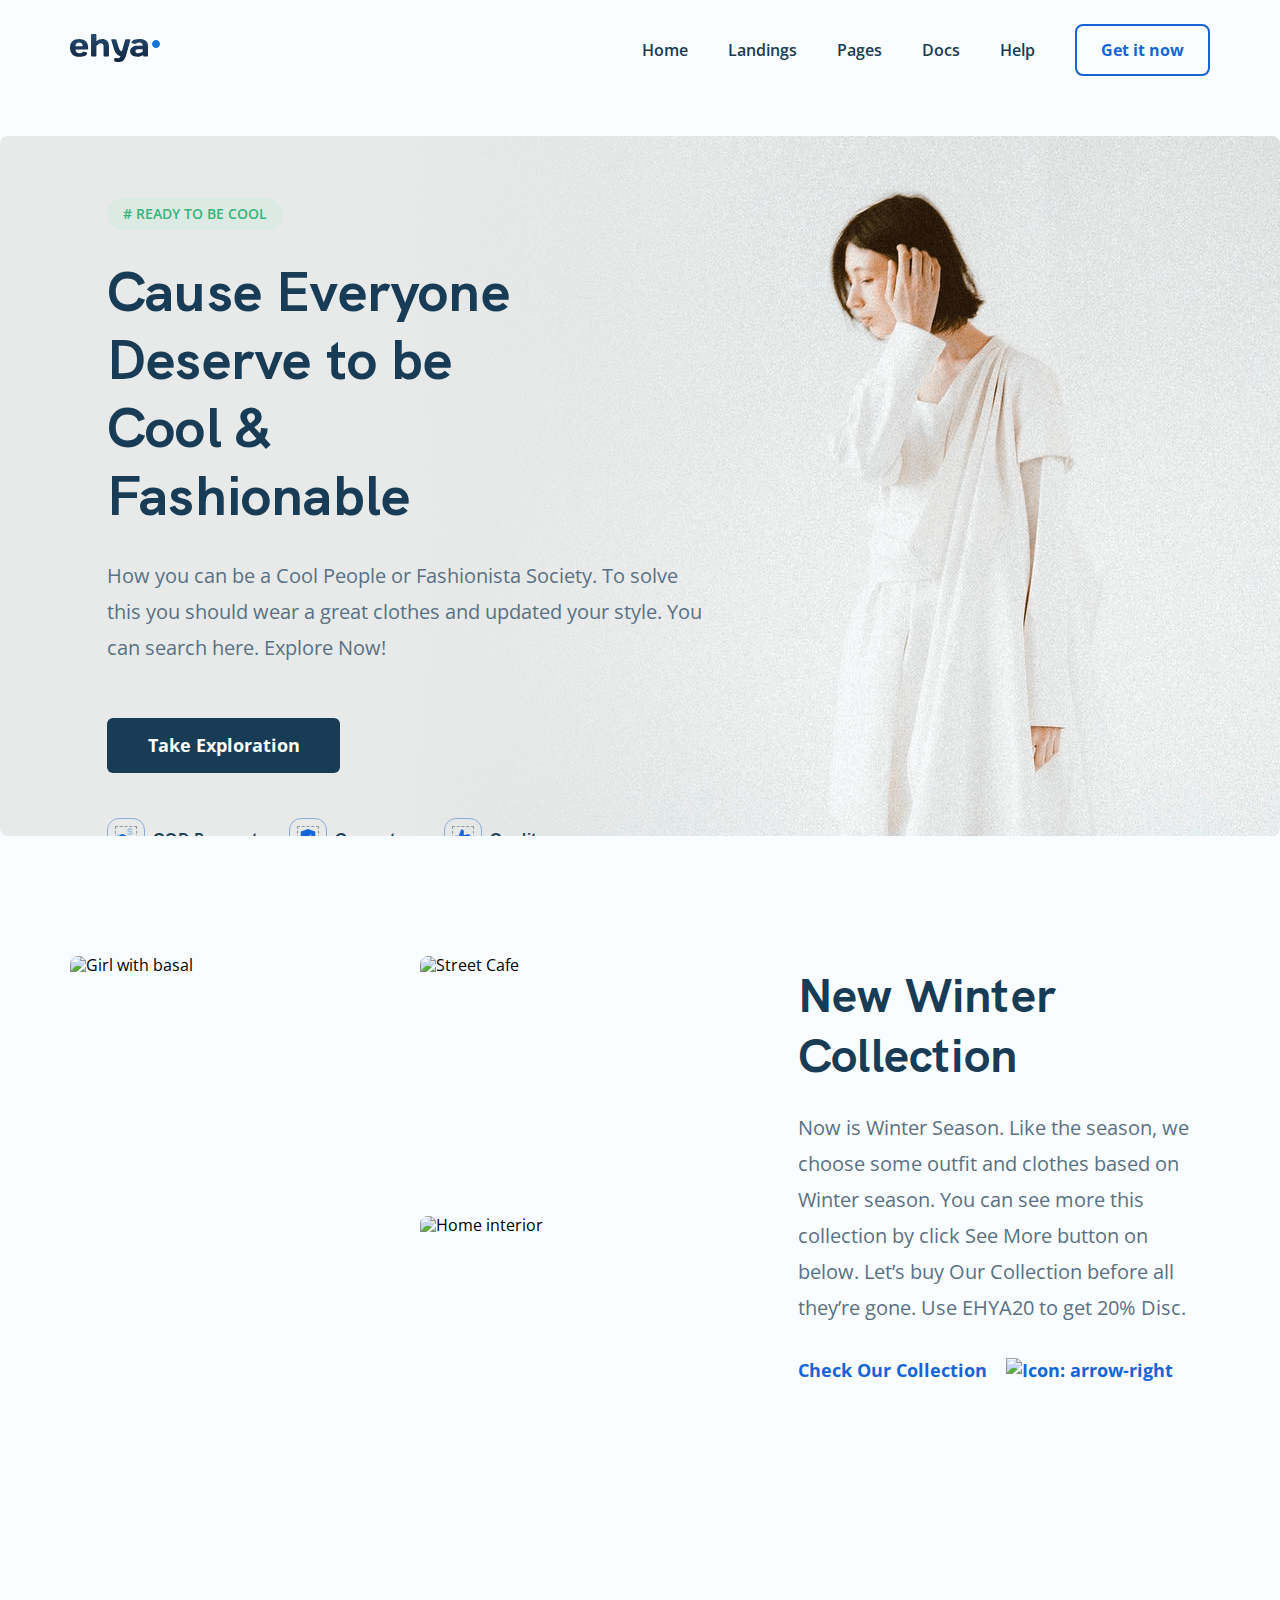
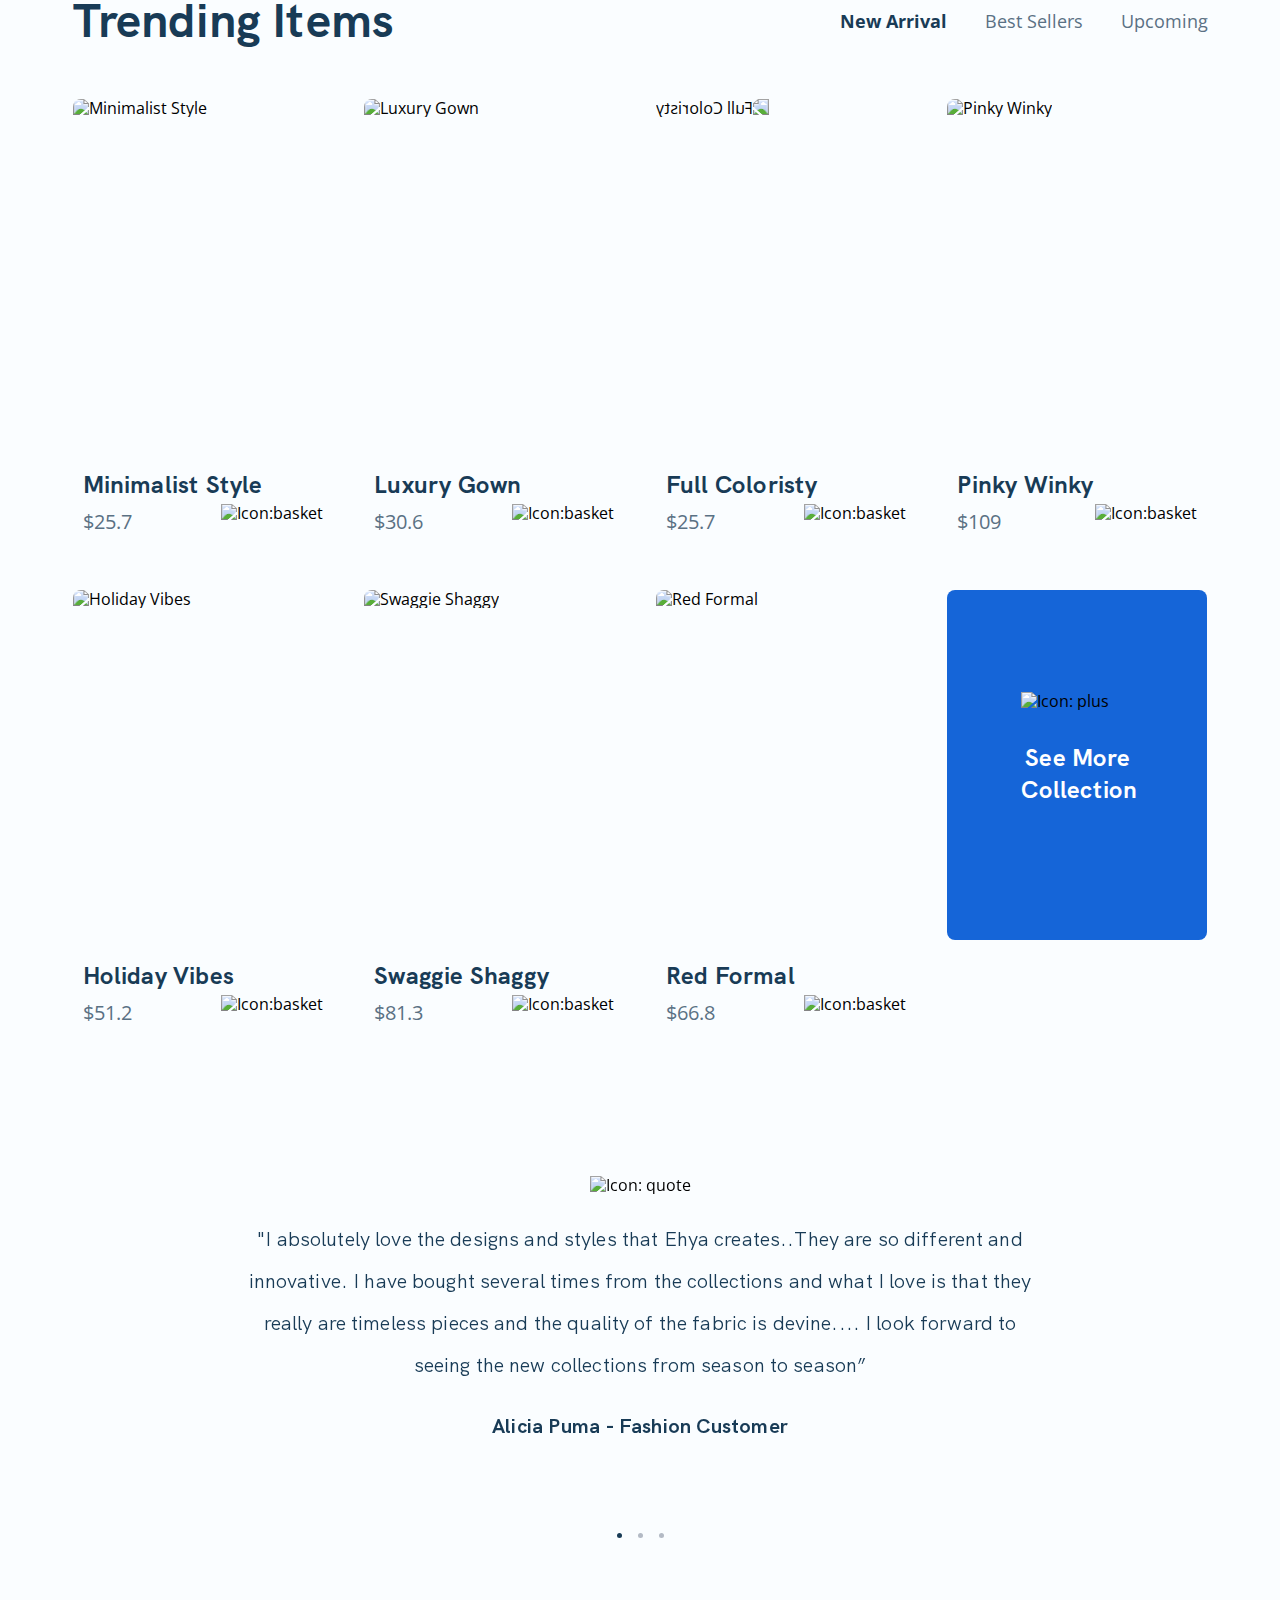
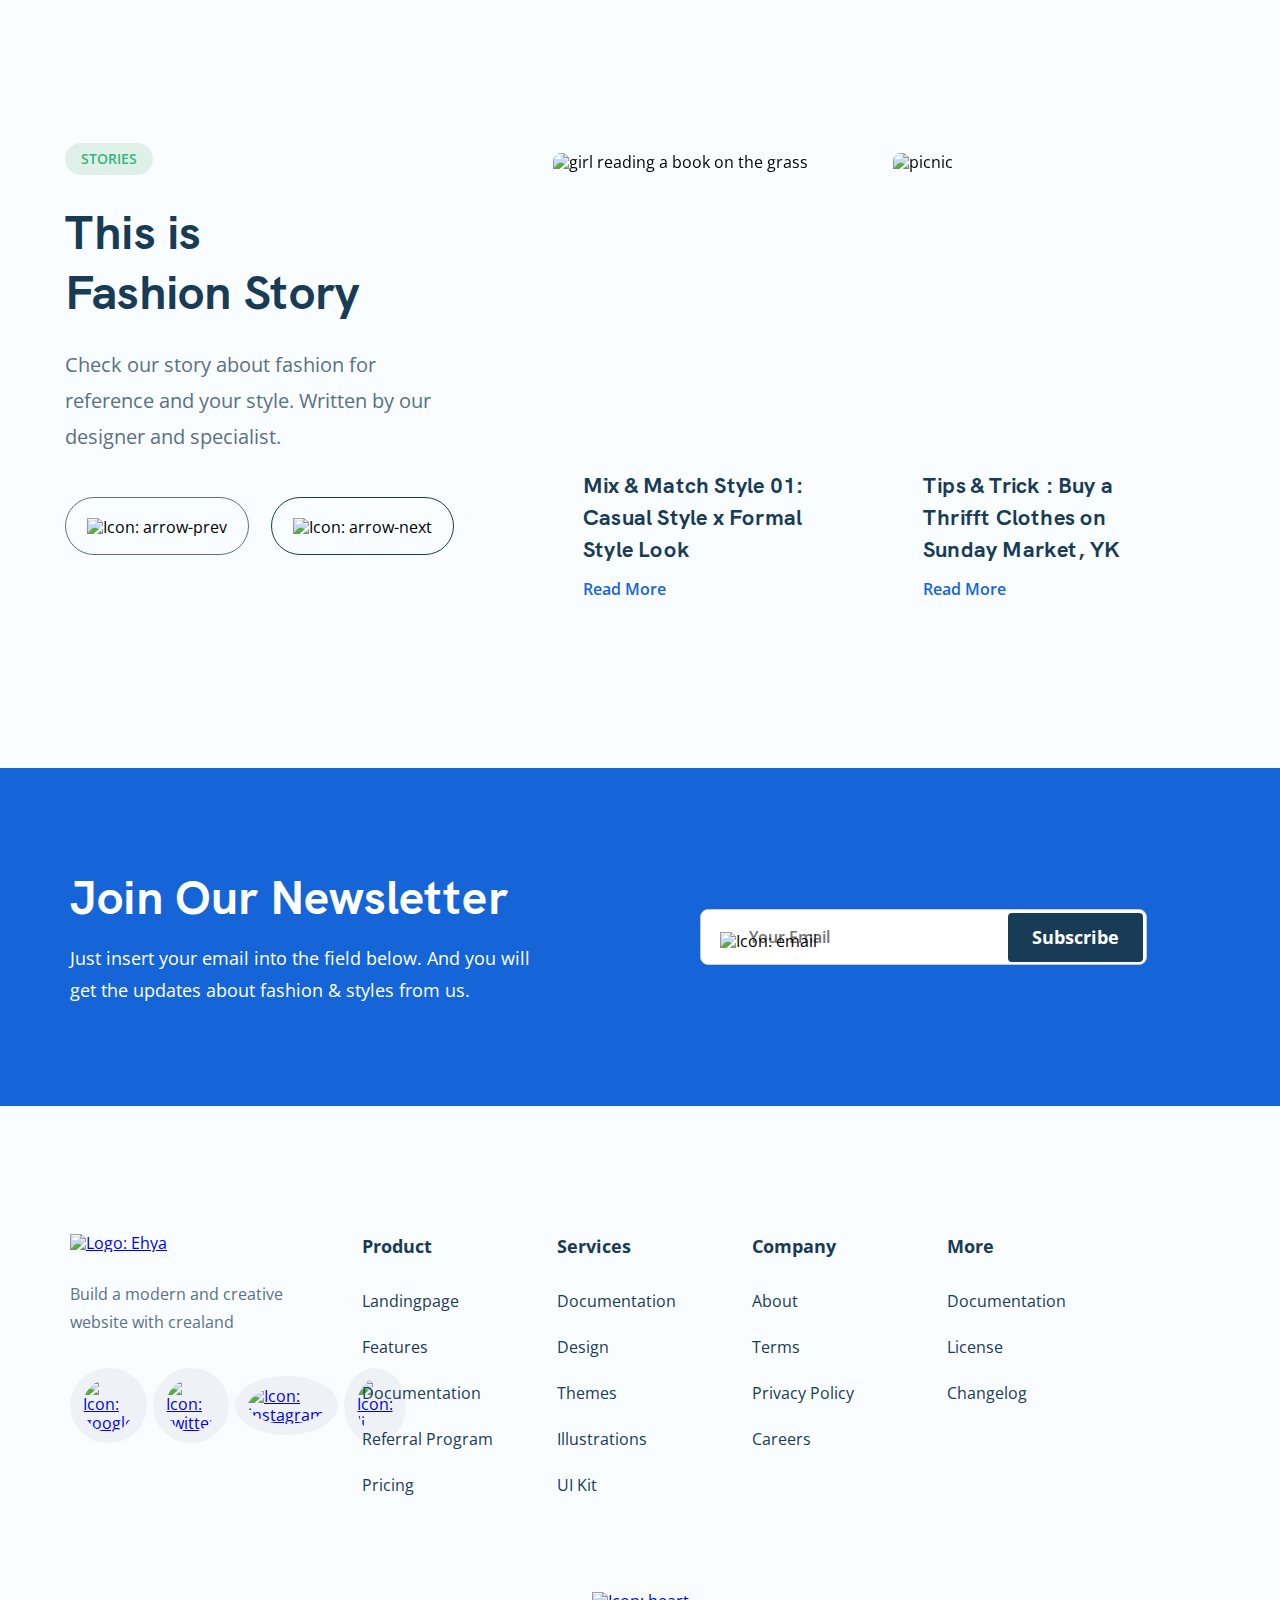
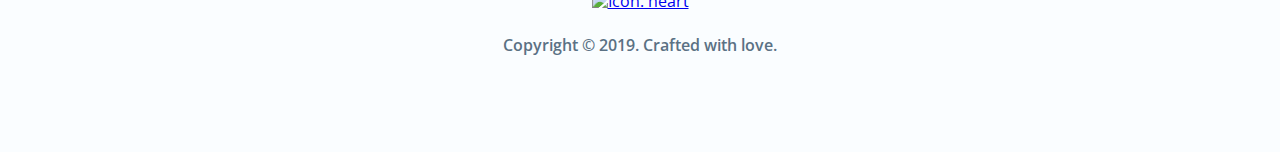
==== index.html @ c8b82624 "fix: fixed size of footer section in tablet resp." ====
<!DOCTYPE html>
<html lang="en">
<head>
    <meta charset="UTF-8">
    <meta name="viewport" content="width=device-width, initial-scale=1.0">
    <title>Ehya</title>
    <link rel="shortcut icon" href="favicon.ico" type="image/x-icon">
    <link rel="icon" href="favicon.ico" type="image/x-icon">
    <link href="https://fonts.googleapis.com/css2?family=Open+Sans:ital,wght@0,400;0,600;0,700;1,300&display=swap" rel="stylesheet">
    <link rel="stylesheet" href="css/swiper-bundle.css">
    <link rel="stylesheet" href="css/style.css">
</head>
<body>
    <header class="header header__mobile">
        <div class="header__container">
            <div class="header__wrapper">
                <a href="#" id="header" class="logo logo__dark"><img src="img/logo-dark.svg" alt="Logo: Heya"></a>
                <form action="#" class="nav">
                    <ul class="nav__ul">
                        <li class="nav__li"><a href="" class="nav__link">Home</a></li>
                        <li class="nav__li"><a href="" class="nav__link">Landings</a></li>
                        <li class="nav__li"><a href="" class="nav__link">Pages</a></li>
                        <li class="nav__li"><a href="" class="nav__link">Docs</a></li>
                        <li class="nav__li"><a href="" class="nav__link">Help</a></li>
                        <li class="nav__li"><button class="button nav__button">Get it now</button></li>
                    </ul>
                </form>
                <button class="header-button">
                    <span class="header-button header-button__line"></span>
                    <span class="header-button header-button__line"></span>
                    <span class="header-button header-button__line"></span>
                </button>
                <div class="mobile">
                    <a href="#" class="mobile__close"><img src="img/close.svg" alt="Icon:close"></a>
                    <form action="#" class="menu">
                        <ul class="menu__ul">
                            <li class="menu__li"><a href="#" class="menu__link">Home</a></li>
                            <li class="menu__li"><a href="#" class="menu__link menu__link--down">Landings</a>
                            </li>
                            <li class="menu__li"><a href="#" class="menu__link">Pages</a></li>
                            <li class="menu__li"><a href="#" class="menu__link">Docs</a></li>
                            <li class="menu__li"><button class="button menu__button">Get it now</button></li>
                        </ul>
                    </form>
                </div>
            </div>
            <!-- /.header-wrapper -->
        </div>
        <!-- /.header__container -->
    </header>
    <!-- /.header -->

    <section class="hero">
        <div class="hero__container">
            <div class="hero__wrapper">
                <div class="hero__information">
                    <a class="hero__hashtag"># READY TO BE COOL</a>
                    <h3 class="hero__title">Cause Everyone Deserve to be Cool & Fashionable</h3>
                    <p class="hero__text">How you can be a Cool People or Fashionista Society. To solve 
                        this you should wear a great clothes and updated your style. 
                        You can search here. Explore Now!</p>
                    <button class="hero__button">Take Exploration</button>
                    <form action="#" class="advantages">
                        <ul class="advantages__ul">
                            <li class="advantages__li"><div class="advantages__border"><img class="advantages__li advantages__li--images" src="img/hand.svg" alt="Icon: hand with money"></div>COD Payment</li>
                            <li class="advantages__li"><div class="advantages__border"><img class="advantages__li advantages__li--images" src="img/guarantee.svg" alt="Icon: shield"></div>Guarantee</li>
                            <li class="advantages__li"><div class="advantages__border"><img class="advantages__li advantages__li--images" src="img/like.svg" alt="Icon: like"></div>Quality</li>
                        </ul>
                    </form>
                </div>
            </div>
            <!-- /.hero-wrapper -->
        </div>
        <!-- /.hero__container -->
    </section>
    <!-- /.hero -->

    <section class="collection">
        <div class="collection__container">
            <div class="collection__wrapper">
                    <div class="collection__pictures">
                        <img src="#" data-src="img/collection-girl.png" class="collection__image collection__image--big" alt="Girl with basal">
                        <div class="collection__little-pictures">
                            <img src="#" data-src="img/collection-cafe.png" class="collection__image collection__image--little" alt="Street Cafe">
                            <img src="#" data-src="img/collection-home.png" class="collection__image collection__image--little" alt="Home interior">
                        </div>
                    </div>
                    <!-- /.hero__pictures -->
                    <div class="collection__info">
                        <h1 class="collection__title">New Winter Collection</h1>
                        <p class="collection__text">Now is Winter Season. Like the season, we choose some outfit and clothes based on Winter season. You can see more this collection by click See More button on below. Let’s buy Our Collection before all they’re gone. Use EHYA20 to get 20% Disc.</p>
                        <a class="collection__link" href="#">Check Our Collection<img class="collection__arrow" src="#" data-src="img/arrow-right-blue.svg" alt="Icon: arrow-right"></a>
                    </div>
                    <!-- /.collection__info -->
            </div>
            <!-- /.collection-wrapper -->
        </div>
        <!-- /.collection__container -->
    </section>
    <!-- /.collection -->

    <section class="items">
        <div class="items__container">
            <div class="items__wrapper">
                <div class="items__text">
                    <h3 class="items__title">Trending Items</h3>
                    <form action="#" class="items__form">
                        <ul class="items__ul">
                            <li data-target="#arrival" class="items__li items__li--active">New Arrival</li>
                            <li data-target="#sellers" class="items__li">Best Sellers</li>
                            <li data-target="#upcoming" class="items__li">Upcoming</li>
                        </ul>
                    </form>
                </div>
                <!-- /.items__text -->
                <div id="arrival" class="items__cards items__cards--active">
                    <div class="card">
                        <div class="card__wrapper">
                            <img class="card__image card__image--one" src="#" data-src="img/card-1.png" alt="Minimalist Style">
                        </div>
                        <div class="card__info">
                            <h4 class="card__title">Minimalist Style</h4>
                            <div class="card__pricetag">
                                <span class="card__price">$25.7</span>
                                <img src="#" data-src="img/basket.svg" alt="Icon:basket" class="card__basket">
                            </div>
                        </div>
                    </div>
                    <div class="card">
                        <div class="card__wrapper">
                            <img class="card__image card__image--two" src="#" data-src="img/card.png" alt="Luxury Gown ">
                        </div>
                        <div class="card__info">
                            <h4 class="card__title">Luxury Gown </h4>
                        <div class="card__pricetag">
                            <span class="card__price">$30.6 </span>
                            <img src="#" data-src="img/basket.svg" alt="Icon:basket" class="card__basket">
                        </div>
                        </div>
                    </div>
                    <div class="card">
                        <div class="card__wrapper">
                            <img class="card__image card__image--three" src="#" data-src="img/card-3.png" alt="Full Coloristy">
                        </div>
                        <div class="card__info">
                            <h4 class="card__title">Full Coloristy</h4>
                        <div class="card__pricetag">
                            <span class="card__price">$25.7</span>
                            <img src="#" data-src="img/basket.svg" alt="Icon:basket" class="card__basket">
                        </div>
                        </div>
                    </div>
                    <div class="card">
                        <div class="card__wrapper">
                            <img class="card__image card__image--four" src="#" data-src="img/card-4.png" alt="Pinky Winky">
                        </div>
                        <div class="card__info">
                            <h4 class="card__title">Pinky Winky</h4>
                        <div class="card__pricetag">
                            <span class="card__price">$109 </span>
                            <img src="#" data-src="img/basket.svg" alt="Icon:basket" class="card__basket">
                        </div>
                        </div>
                    </div>
                    <div class="card">
                        <div class="card__wrapper">
                            <img class="card__image card__image--five" src="#" data-src="img/card-5.png" alt="Holiday Vibes">
                        </div>
                        <div class="card__info">
                            <h4 class="card__title">Holiday Vibes</h4>
                        <div class="card__pricetag">
                            <span class="card__price">$51.2 </span>
                            <img src="#" data-src="img/basket.svg" alt="Icon:basket" class="card__basket">
                        </div>
                        </div>
                    </div>
                    <div class="card">
                        <div class="card__wrapper">
                            <img class="card__image card__image--six" src="#" data-src="img/card-6.png" alt="Swaggie Shaggy">
                        </div>
                        <div class="card__info">
                            <h4 class="card__title">Swaggie Shaggy</h4>
                        <div class="card__pricetag">
                            <span class="card__price">$81.3</span>
                            <img src="#" data-src="img/basket.svg" alt="Icon:basket" class="card__basket">
                        </div>
                        </div>
                    </div>
                    <div class="card">
                        <div class="card__wrapper">
                            <img class="card__image card__image--seven" src="#" data-src="img/card-7.png" alt="Red Formal">
                        </div>
                        <div class="card__info">
                            <h4 class="card__title">Red Formal</h4>
                        <div class="card__pricetag">
                            <span class="card__price">$66.8</span>
                            <img src="#" data-src="img/basket.svg" alt="Icon:basket" class="card__basket">
                        </div>
                        </div>
                    </div>
                    <div class="card-collection">
                        <img class="card-collection__icon" src="#" data-src="img/white-plus.svg" alt="Icon: plus">
                        <h4 class="card-collection__title">See More Collection</h4>
                    </div>
                </div>
                <!-- /.items__cards -->

                <div id="sellers" class="items__cards">
                    <div class="card">
                        <div class="card__wrapper">
                            <img class="card__image card__image--four" src="#" data-src="img/card-4.png" alt="Pinky Winky">
                        </div>
                        <div class="card__info">
                            <h4 class="card__title">Pinky Winky</h4>
                        <div class="card__pricetag">
                            <span class="card__price">$109 </span>
                            <img src="#" data-src="img/basket.svg" alt="Icon:basket" class="card__basket">
                        </div>
                        </div>
                    </div>
                    <div class="card">
                        <div class="card__wrapper">
                            <img class="card__image card__image--five" src="#" data-src="img/card-5.png" alt="Holiday Vibes">
                        </div>
                        <div class="card__info">
                            <h4 class="card__title">Holiday Vibes</h4>
                        <div class="card__pricetag">
                            <span class="card__price">$51.2 </span>
                            <img src="#" data-src="img/basket.svg" alt="Icon:basket" class="card__basket">
                        </div>
                        </div>
                    </div>
                    <div class="card">
                        <div class="card__wrapper">
                            <img class="card__image card__image--three" src="#" data-src="img/card-3.png" alt="Full Coloristy">
                        </div>
                        <div class="card__info">
                            <h4 class="card__title">Full Coloristy</h4>
                        <div class="card__pricetag">
                            <span class="card__price">$25.7</span>
                            <img src="#" data-src="img/basket.svg" alt="Icon:basket" class="card__basket">
                        </div>
                        </div>
                    </div>
                    <div class="card">
                        <div class="card__wrapper">
                            <img class="card__image card__image--two" src="#" data-src="img/card.png" alt="Luxury Gown">
                        </div>
                        <div class="card__info">
                            <h4 class="card__title">Luxury Gown </h4>
                        <div class="card__pricetag">
                            <span class="card__price">$30.6 </span>
                            <img src="#" data-src="img/basket.svg" alt="Icon:basket" class="card__basket">
                        </div>
                        </div>
                    </div>
                    <div class="card">
                        <div class="card__wrapper">
                            <img class="card__image card__image--one" src="#" data-src="img/card-1.png" alt="Minimalist Style">
                        </div>
                        <div class="card__info">
                            <h4 class="card__title">Minimalist Style</h4>
                            <div class="card__pricetag">
                                <span class="card__price">$25.7</span>
                                <img src="#" data-src="img/basket.svg" alt="Icon:basket" class="card__basket">
                            </div>
                        </div>
                    </div>
                    <div class="card">
                        <div class="card__wrapper">
                            <img class="card__image card__image--seven" src="#" data-src="img/card-7.png" alt="Red Formal">
                        </div>
                        <div class="card__info">
                            <h4 class="card__title">Red Formal</h4>
                        <div class="card__pricetag">
                            <span class="card__price">$66.8</span>
                            <img src="#" data-src="img/basket.svg" alt="Icon:basket" class="card__basket">
                        </div>
                        </div>
                    </div>
                    <div class="card">
                        <div class="card__wrapper">
                            <img class="card__image card__image--six" src="#" data-src="img/card-6.png" alt="Swaggie Shaggy">
                        </div>
                        <div class="card__info">
                            <h4 class="card__title">Swaggie Shaggy</h4>
                        <div class="card__pricetag">
                            <span class="card__price">$81.3</span>
                            <img src="#" data-src="img/basket.svg" alt="Icon:basket" class="card__basket">
                        </div>
                        </div>
                    </div>
                    <div class="card-collection">
                        <img class="card-collection__icon" src="#" data-src="img/white-plus.svg" alt="Icon: plus">
                        <h4 class="card-collection__title">See More Collection</h4>
                    </div>
                </div>
                <!-- /.item__cards -->

                <div id="upcoming" class="items__cards">
                    <div class="card">
                        <div class="card__wrapper">
                            <img class="card__image card__image--seven" src="#" data-src="img/card-7.png" alt="Red Formal">
                        </div>
                        <div class="card__info">
                            <h4 class="card__title">Red Formal</h4>
                        <div class="card__pricetag">
                            <span class="card__price">$66.8</span>
                            <img src="#" data-src="img/basket.svg" alt="Icon:basket" class="card__basket">
                        </div>
                        </div>
                    </div>
                    <div class="card">
                        <div class="card__wrapper">
                            <img class="card__image card__image--five" src="#" data-src="img/card-5.png" alt="Holiday Vibes">
                        </div>
                        <div class="card__info">
                            <h4 class="card__title">Holiday Vibes</h4>
                        <div class="card__pricetag">
                            <span class="card__price">$51.2 </span>
                            <img src="#" data-src="img/basket.svg" alt="Icon:basket" class="card__basket">
                        </div>
                        </div>
                    </div>
                    <div class="card">
                        <div class="card__wrapper">
                            <img class="card__image card__image--one" src="#" data-src="img/card-1.png" alt="Minimalist Style">
                        </div>
                        <div class="card__info">
                            <h4 class="card__title">Minimalist Style</h4>
                            <div class="card__pricetag">
                                <span class="card__price">$25.7</span>
                                <img src="#" data-src="img/basket.svg" alt="Icon:basket" class="card__basket">
                            </div>
                        </div>
                    </div>
                    <div class="card">
                        <div class="card__wrapper">
                            <img class="card__image card__image--three" src="#" data-src="img/card-3.png" alt="Full Coloristy">
                        </div>
                        <div class="card__info">
                            <h4 class="card__title">Full Coloristy</h4>
                        <div class="card__pricetag">
                            <span class="card__price">$25.7</span>
                            <img src="#" data-src="img/basket.svg" alt="Icon:basket" class="card__basket">
                        </div>
                        </div>
                    </div>
                    <div class="card">
                        <div class="card__wrapper">
                            <img class="card__image card__image--four" src="#" data-src="img/card-4.png" alt="Pinky Winky">
                        </div>
                        <div class="card__info">
                            <h4 class="card__title">Pinky Winky</h4>
                        <div class="card__pricetag">
                            <span class="card__price">$109 </span>
                            <img src="#" data-src="img/basket.svg" alt="Icon:basket" class="card__basket">
                        </div>
                        </div>
                    </div>
                    <div class="card">
                        <div class="card__wrapper">
                            <img class="card__image card__image--two" src="#" data-src="img/card.png" alt="Luxury Gown ">
                        </div>
                        <div class="card__info">
                            <h4 class="card__title">Luxury Gown </h4>
                        <div class="card__pricetag">
                            <span class="card__price">$30.6 </span>
                            <img src="#" data-src="img/basket.svg" alt="Icon:basket" class="card__basket">
                        </div>
                        </div>
                    </div>
                    <div class="card">
                        <div class="card__wrapper">
                            <img class="card__image card__image--six" src="#" data-src="img/card-6.png" alt="Swaggie Shaggy">
                        </div>
                        <div class="card__info">
                            <h4 class="card__title">Swaggie Shaggy</h4>
                        <div class="card__pricetag">
                            <span class="card__price">$81.3</span>
                            <img src="#" data-src="img/basket.svg" alt="Icon:basket" class="card__basket">
                        </div>
                        </div>
                    </div>
                    <div class="card-collection">
                        <img class="card-collection__icon" src="#" data-src="img/white-plus.svg" alt="Icon: plus">
                        <h4 class="card-collection__title">See More Collection</h4>
                    </div>
                </div>
                <!-- /.item__cards -->
            </div>
            <!-- /.items__wrapper -->
        </div>
        <!-- /.items__contaiter -->
    </section>
    <!-- /.items -->

    <section class="feedback">
        <div class="feedback__container">
            <div class="feedback__slider">
                <div class="swiper-container slider1">
                    <!-- Additional required wrapper -->
                    <div class="swiper-wrapper">
                        <!-- Slides -->
                        <div class="swiper-slide">
                            <div class="feedback__wrapper">
                                <img class="feedback__quote" src="#" data-src="img/quote-left.svg" alt="Icon: quote">
                                <p class="feedback__text">
                                    "I absolutely love the designs and styles that Ehya creates..They are so different and innovative. I have bought several times from the collections and what I love is that they really are timeless pieces and the quality of the fabric is devine.... I look forward to seeing the new collections from season to season”
                                </p>
                                <h4 class="feedback__author"><span class="feedback__name">Alicia Puma&nbsp;-</span> Fashion Customer</h4>
                            </div>
                            <!-- /.feedback__wrapper -->
                        </div>
                        <div class="swiper-slide">
                            <div class="feedback__wrapper">
                                <img class="feedback__quote" src="img/quote-left.svg" alt="Icon: quote">
                                <p class="feedback__text">
                                    "Lorem ipsum, dolor sit amet consectetur adipisicing elit. Ratione, officiis voluptates dignissimos voluptatibus aut minus repellat rem veniam! Quasi nam atque, veritatis corrupti eum quo id dignissimos dicta, consequuntur amet voluptates quaerat earum sed officiis rem quos consectetur totam aperiam."
                                </p>
                                <h4 class="feedback__author"><span class="feedback__name">Aaron Rick&nbsp;-</span> Fashion Customer</h4>
                            </div>
                        <!-- /.feedback__wrapper -->
                        </div>
                        <div class="swiper-slide"><div class="feedback__wrapper">
                            <img class="feedback__quote" src="img/quote-left.svg" alt="Icon: quote">
                            <p class="feedback__text">
                                "Ratione, officiis voluptates dignissimos voluptatibus aut minus repellat rem veniam! Quasi nam atque, veritatis corrupti eum quo id dignissimos dicta, consequuntur amet voluptates quaerat earum sed officiis rem quos consectetur totam aperiam.Ratione, officiis voluptates dignissimos."
                            </p>
                            <h4 class="feedback__author"><span class="feedback__name">Rob Green&nbsp;-</span> Fashion Customer</h4>
                        </div>
                    <!-- /.feedback__wrapper --></div>
                    </div>
                    <!-- If we need pagination -->
                    <div class="swiper-pagination"></div>

                    <!-- If we need navigation buttons -->
                    <div class="swiper-button-prev"></div>
                    <div class="swiper-button-next"></div>
                </div>
            </div>
        </div>
        <!-- /.feedback__container -->
    </section>
    <!-- /.feedback -->

    <section class="story">
        <div class="story__container">
            <div class="story__wrapper">
                <div class="story__info">
                    <span class="story__tag">STORIES</span>
                    <div class="story__title">This is Fashion Story</div>
                    <div class="story__text">Check our story about fashion for reference and your style. Written by our designer and specialist.</div>
                    <div class="story__button">
                        <button class="slider-button-prev"><img class="left" src="#" data-src="img/arrow-prev.svg" alt="Icon: arrow-prev"></button>
                        <button class="slider-button-next"><img class="right" src="#" data-src="img/arrow-next.svg" alt="Icon: arrow-next"></button>
                    </div>
                </div>
                <!-- /.story__info -->
                <div class="swiper-container slider2">
                    <div class="swiper-wrapper">
                        <!-- Slides -->
                        <div class="swiper-slide">
                            <div class="slider">
                                <div class="slider__card">
                                    <img class="slider__image slider__image--fir" src="#" data-src="img/slider-image.png" alt="girl reading a book on the grass">
                                    <div class="slider__info">
                                        <h4 class="slider__title">
                                            Mix & Match Style 01: Casual Style x Formal Style Look
                                        </h4>
                                        <a href="#" class="slider__link">Read More</a>
                                    </div>
                                </div>
                                <!-- /.slider__card -->
                                <div class="slider__card">
                                    <img class="slider__image slider__image--sec" src="#" data-src="img/slider-image-2.png" alt="picnic">
                                    <div class="slider__info">
                                        <h4 class="slider__title">
                                            Tips & Trick : Buy a Thrifft Clothes on Sunday Market, YK
                                        </h4>
                                        <a href="#" class="slider__link">Read More</a>
                                    </div>
                                </div>
                                <!-- /.slider__card -->
                            </div>
                            <!-- /.slider -->
                        </div>
                        <div class="swiper-slide">
                            <div class="slider">
                            <div class="slider__card">
                                <img class="slider__image slider__image--sec" src="#" data-src="img/collection-cafe.png" alt="girl in white">
                                <div class="slider__info">
                                    <h4 class="slider__title">
                                        Tips & Trick : Buy a Thrifft Clothes on Sunday Market, YK
                                    </h4>
                                    <a href="#" class="slider__link">Read More</a>
                                </div>
                            </div>
                            <!-- /.slider__card -->
                            <div class="slider__card">
                                <img class="slider__image slider__image--fir" src="#" data-src="img/collection-home.png" alt="girl in pink">
                                <div class="slider__info">
                                    <h4 class="slider__title">
                                        Mix & Match Style 01: Casual Style x Formal Style Look
                                    </h4>
                                    <a href="#" class="slider__link">Read More</a>
                                </div>
                            </div>
                            <!-- /.slider__card -->
                        </div>
                        <!-- /.slider --></div>
                        <div class="swiper-slide">
                            <div class="slider">
                                <div class="slider__card">
                                    <img class="slider__image slider__image--sec" src="#" data-src="img/collection-girl.png" alt="girl in white">
                                    <div class="slider__info">
                                        <h4 class="slider__title">
                                            Tips & Trick : Buy a Thrifft Clothes on Sunday Market, YK
                                        </h4>
                                        <a href="#" class="slider__link">Read More</a>
                                    </div>
                                </div>
                                <!-- /.slider__card -->
                                <div class="slider__card">
                                    <img class="slider__image slider__image--fir" src="#" data-src="img/hero-background.png" alt="girl in pink">
                                    <div class="slider__info">
                                        <h4 class="slider__title">
                                            Mix & Match Style 01: Casual Style x Formal Style Look
                                        </h4>
                                        <a href="#" class="slider__link">Read More</a>
                                    </div>
                                </div>
                                <!-- /.slider__card -->
                            </div>
                            <!-- /.slider -->
                        </div>
                    </div>
                    <!--/.swiper-container-->   
                </div>
                <!--/.swiper-wrapper-->
            </div>
            <!-- /.story__wrapper -->
        </div>
        <!-- /.story__container -->
    </section>
    <!-- /.story -->

    <section class="newsletter">
        <img class="newsletter__oval newsletter__oval--before" src="#" data-src="img/oval.svg" alt="">
        <img class="newsletter__oval newsletter__oval--after" src="#" data-src="img/oval-2.svg" alt="">
        <div class="newsletter__container">
            <div class="newsletter__wrapper">
                <div class="newsletter__text">
                    <h3 class="newsletter__title">Join Our Newsletter</h3>
                    <div class="newsletter__description">Just insert your email into the field below. And you will get
                    the updates about fashion & styles from us.</div>
                </div>
                <!-- /.newsletter__text -->
                <div class="newsletter__subscribe">
                    <form action="send.php" method="POST" class="newsletter__form">
                        <img class="newsletter__image" src="#" data-src="img/email.svg" alt="Icon: email">
                        <input class="newsletter__input" type="email" name="subscribe" placeholder="Your Email" required minlength="6">
                        <button class="newsletter__button">Subscribe</button> 
                    </form>
                </div>
                <!-- /.newsletter__subscribe -->
            </div>
            <!-- /.newsletter__wrapper -->
        </div>
        <!-- /.newsletter__container -->
    </section>
    <!-- /.newsletter -->
    
    <footer class="footer">
        <div class="footer__container">
            <div class="footer__wrapper">
                <div class="footer__top">
                    <div class="social">
                        <a href="#header"><img class="social__logo" src="#" data-src="img/logo-dark.svg" alt="Logo: Ehya" /></a>
                        <p class="social__text">Build a modern and creative website with crealand</p>
                        <ul class="social__ul">
                            <li class="social__li"><a class="social__link" href="https://www.google.com/" target="_blank"><img class="social__image social__image--g" src="#" data-src="img/google.svg" alt="Icon: google"></a></li>
                            <li class="social__li"><a class="social__link" href="https://twitter.com/" target="_blank"><img class="social__image social__image--t" src="#" data-src="img/twitter.svg" alt="Icon: twitter"></a></li>
                            <li class="social__li"><a class="social__link" href="https://www.instagram.com/" target="_blank"><img class="social__image social__image--i" src="#" data-src="img/instagram.svg" alt="Icon: instagram"></a></li>
                            <li class="social__li"><a class="social__link" href="https://ru.linkedin.com/" target="_blank"><img class="social__image social__image--l" src="#" data-src="img/linkedin.svg" alt="Icon: li"></a></li>
                        </ul>
                    </div>
                    <div class="footer__items">
                        <div class="product">
                            <div class="footer__title">Product</div>
                            <ul class="footer__ul">
                                <li class="footer__li"><a class="footer__item" href="#">Landingpage</a></li>
                                <li class="footer__li"><a class="footer__item" href="#">Features</a></li>
                                <li class="footer__li"><a class="footer__item" href="#">Documentation</a></li>
                                <li class="footer__li"><a class="footer__item" href="#">Referral Program</a></li>
                                <li class="footer__li"><a class="footer__item" href="#">Pricing</a></li>
                            </ul>
                        </div>
                        <div class="services">
                            <div class="footer__title">Services</div>
                            <ul class="footer__ul">
                                <li class="footer__li"><a class="footer__item" href="#">Documentation</a></li>
                                <li class="footer__li"><a class="footer__item" href="#">Design</a></li>
                                <li class="footer__li"><a class="footer__item" href="#">Themes</a></li>
                                <li class="footer__li"><a class="footer__item" href="#">Illustrations</a></li>
                                <li class="footer__li"><a class="footer__item" href="#">UI Kit</a></li>
                            </ul>
                        </div>
                        <div class="company">
                            <div class="footer__title">Company</div>
                            <ul class="footer__ul">
                                <li class="footer__li"><a class="footer__item" href="#">About</a></li>
                                <li class="footer__li"><a class="footer__item" href="#">Terms</a></li>
                                <li class="footer__li"><a class="footer__item" href="#">Privacy Policy</a></li>
                                <li class="footer__li"><a class="footer__item" href="#">Careers</a></li>
                            </ul>
                        </div>
                        <div class="more">
                            <div class="footer__title">More</div>
                            <ul class="footer__ul">
                                <li class="footer__li"><a class="footer__item" href="#">Documentation</a></li>
                                <li class="footer__li"><a class="footer__item" href="#">License</a></li>
                                <li class="footer__li"><a class="footer__item" href="#">Changelog</a></li>
                            </ul>
                        </div>
                    </div>
                    <!-- /.footer__items -->
                </div>
                <!-- /.footer__top -->
            </div>
            <!-- /.footer__wrapper -->
            <div class="footer__bottom">
                <a href="#header"><img class="footer__image" src="#" data-src="img/heart.svg" alt="Icon: heart"></a>
                <p class="footer__copy">Copyright © 2019. Crafted with love.</p>
            </div>
            <!-- /.footer__bottom -->
        </div>
        <!-- /.footer__container -->
    </footer>
    <!-- /.footer -->
    <script src="js/jqlight.lazyloadxt.min.js"></script>
    <script src="js/jquery.lazyloadxt.min.js"></script>
    <script src="js/jquery-3.5.1.min.js"></script>
    <script src="js/swiper-bundle.min.js"></script>
    <script src="js/jquery.validate.min.js"></script>
    <script src="js/main.js"></script>
</body>
</html>
---- css/style.css ----
*{box-sizing:border-box}body{font-family:'Open Sans', sans-serif;background-color:#FAFDFF;overflow:auto}img{max-width:100%}/*! normalize.css v8.0.1 | MIT License | github.com/necolas/normalize.css */html{line-height:1.15;-webkit-text-size-adjust:100%}body{margin:0}main{display:block}h1{font-size:2em;margin:0.67em 0}hr{box-sizing:content-box;height:0;overflow:visible}pre{font-family:monospace, monospace;font-size:1em}a{background-color:transparent}abbr[title]{border-bottom:none;text-decoration:underline;text-decoration:underline dotted}b,strong{font-weight:bolder}code,kbd,samp{font-family:monospace, monospace;font-size:1em}small{font-size:80%}sub,sup{font-size:75%;line-height:0;position:relative;vertical-align:baseline}sub{bottom:-0.25em}sup{top:-0.5em}img{border-style:none}button,input,optgroup,select,textarea{font-family:inherit;font-size:100%;line-height:1.15;margin:0}button,input{overflow:visible}button,select{text-transform:none}button,[type="button"],[type="reset"],[type="submit"]{-webkit-appearance:button}button::-moz-focus-inner,[type="button"]::-moz-focus-inner,[type="reset"]::-moz-focus-inner,[type="submit"]::-moz-focus-inner{border-style:none;padding:0}button:-moz-focusring,[type="button"]:-moz-focusring,[type="reset"]:-moz-focusring,[type="submit"]:-moz-focusring{outline:1px dotted ButtonText}fieldset{padding:0.35em 0.75em 0.625em}legend{box-sizing:border-box;color:inherit;display:table;max-width:100%;padding:0;white-space:normal}progress{vertical-align:baseline}textarea{overflow:auto}[type="checkbox"],[type="radio"]{box-sizing:border-box;padding:0}[type="number"]::-webkit-inner-spin-button,[type="number"]::-webkit-outer-spin-button{height:auto}[type="search"]{-webkit-appearance:textfield;outline-offset:-2px}[type="search"]::-webkit-search-decoration{-webkit-appearance:none}::-webkit-file-upload-button{-webkit-appearance:button;font:inherit}details{display:block}summary{display:list-item}template{display:none}[hidden]{display:none}@font-face{font-family:'HK Grotesk';src:url("../fonts/HKGrotesk-Regular.woff2") format("woff2");src:url("../fonts/HKGrotesk-Regular.woff") format("woff");font-weight:400;font-style:normal}@font-face{font-family:'HK Grotesk';src:url("../fonts/HKGrotesk-Bold.woff2") format("woff2");src:url("../fonts/HKGrotesk-Bold.woff") format("woff");font-weight:600;font-style:bold}.header{background-color:#FAFDFF}.header__wrapper{height:100px;display:flex;justify-content:space-between;align-items:center}.header__container{max-width:1140px;width:90%;margin:auto}.header-button{display:none;width:22px;height:18px;padding:0;align-items:center;flex-direction:column;justify-content:space-between;background-color:#FAFDFF;border:none;outline:none;cursor:pointer}.header-button__line{height:2px;width:22px;background-color:#183B56}.nav__ul{display:flex;list-style:none;align-items:center;padding:0;margin:0}.nav__li:not(:first-child){margin-left:40px}.nav__link{text-decoration:none;color:#183B56;font-weight:600;font-size:16px;line-height:22px}.nav__link--arrow{margin-left:4px;height:100%;vertical-align:middle}.nav__button{color:#1565D8;background-color:#FAFDFF;font-weight:bold;font-size:16px;line-height:22px;border:2px solid #1565D8;border-radius:8px;padding:13px 24px;cursor:pointer;outline:none}.mobile{display:none}.hero{padding:36px 0 120px}.hero__container{max-width:1280px;margin:auto}.hero__wrapper{position:relative;height:700px;max-width:1280px;background-color:#E8EAE9;overflow:hidden;border-radius:8px;background-image:url(../img/hero-background.png);background-repeat:no-repeat;background-position:400px -330px}.hero__wrapper::before{content:"";position:absolute;top:0;left:400px;bottom:0;right:0;width:100%;height:100%;background:linear-gradient(270deg, rgba(238,238,238,0.0001) 67.34%, #E8EAE9 100%)}.hero__information{position:absolute;top:62px;left:107px;bottom:48px;max-width:600px}.hero__hashtag{display:inline-block;font-weight:600;font-size:14px;line-height:20px;color:#36b37e;text-transform:uppercase;background-color:#d7ece3c5;border-radius:2000px;padding:6px 16px;margin:0 0 28px 0}.hero__title{max-width:474px;font-family:"HK Grotesk";font-style:normal;font-weight:bold;font-size:56px;line-height:68px;letter-spacing:0.2px;margin:0 0 28px 0;color:#183B56}.hero__text{font-weight:normal;font-size:20px;line-height:36px;color:#5A7184;margin:0 0 52px 0}.hero__button{color:#ffffff;font-weight:bold;font-size:18px;line-height:25px;padding:15px 24px;background-color:#183B56;border:none;border-radius:6px;outline:none;cursor:pointer;margin:0 0 48px 0;width:233px}.advantages__ul{margin:0;padding:0;list-style:none;display:flex;height:36px}.advantages__li{display:flex;align-items:center;font-family:"HK Grotesk";font-style:normal;font-weight:600;font-size:16px;line-height:20px;letter-spacing:0.2px;color:#183B56}.advantages__li--images{display:inline-block;border:1px dashed #979797;height:22px;width:22px}.advantages__li:not(:last-child){margin-right:30px}.advantages__border{padding:7px;border:1px solid #8eacd6;border-radius:12px;margin-right:8px}.collection__container{max-width:1280px;margin:auto}.collection__wrapper{max-width:1140px;margin:auto;display:flex;padding:0 0 145px 0}.collection__pictures{display:flex;width:670px}.collection__image{border-radius:8px}.collection__image--big{height:490px;width:320px;object-fit:cover;margin-right:30px}.collection__image--little{height:230px;width:320px;object-fit:cover}.collection__little-pictures{display:flex;flex-direction:column;justify-content:space-between;height:490px;width:320px}.collection__info{padding:10px 20px 55px 58px;width:470px}.collection__title{width:100%;font-family:"HK Grotesk";font-style:normal;font-weight:bold;font-size:48px;line-height:60px;letter-spacing:0.2px;margin:0 0 24px 0;color:#183B56}.collection__text{font-weight:normal;font-size:20px;line-height:36px;color:#5A7184;margin:0 0 32px 0}.collection__link{text-decoration:none;font-weight:bold;font-size:18px;line-height:25px;color:#1565D8}.collection__arrow{margin-left:19px}.items__container{max-width:1280px;margin:auto}.items__wrapper{max-width:1135px;margin:auto;padding:0 0 95px 0}.items__text{display:flex;justify-content:space-between;align-items:center;margin:0 0 48px 0}.items__title{font-family:"HK Grotesk";font-style:normal;font-weight:bold;font-size:48px;line-height:60px;letter-spacing:0.2px;color:#183B56;margin:0}.items__ul{display:flex;list-style:none;margin:0;padding:0}.items__li{margin-left:38px;font-size:18px;line-height:25px;color:#5A7184;cursor:pointer}.items__li--active{font-size:18px;line-height:25px;color:#183B56;font-weight:bold}.items__cards{flex-wrap:wrap;justify-content:space-between;display:none}.items__cards--active{display:flex}.card{position:relative;height:441px;width:260px;overflow:hidden;margin-bottom:50px}.card__wrapper{height:350px;width:260px;border-radius:8px;overflow:hidden}.card__image{object-fit:cover;z-index:1}.card__image--one{width:100%;height:100%;object-position:0 0}.card__image--two{width:220%;height:220%;object-position:-105px -38px}.card__image--three{width:160%;height:160%;transform:scale(-1, 1);object-position:-50px -35px}.card__image--four{width:160%;height:160%;object-position:-60px -120px}.card__image--five{width:130%;height:130%;object-position:-20px -20px}.card__image--six{width:250%;height:250%;object-position:-140px -47px}.card__image--seven{width:205%;height:205%;object-position:-110px -5px}.card__info{position:absolute;left:0;right:0;bottom:0;top:350px;background-color:#FAFDFF;z-index:2;padding:20px 10px 1px;height:91px;width:260px}.card__title{margin:0 0 3PX;font-family:"HK Grotesk";font-style:normal;font-weight:bold;font-size:24px;line-height:32px;color:#183B56;letter-spacing:0.2px}.card__pricetag{display:flex;justify-content:space-between;aligh-items:center}.card__price{font-weight:normal;font-size:20px;line-height:36px;color:#5A7184}.card-collection{background-color:#1565D8;display:flex;flex-direction:column;justify-content:center;border-radius:8px;height:350px;width:260px;padding:0 74px;cursor:pointer;outline:none}.card-collection__title{font-family:"HK Grotesk";font-style:normal;font-weight:bold;font-size:24px;line-height:32px;text-align:center;letter-spacing:0.2px;color:#fff}.feedback__container{max-width:1280px;margin:auto;padding:0 0 72px}.feedback__wrapper{max-width:800px;margin:auto;display:flex;flex-direction:column;align-items:center}.feedback__quote{margin-bottom:24px}.feedback__text{font-family:HK Grotesk;font-style:normal;font-weight:normal;font-size:20px;line-height:42px;text-align:center;letter-spacing:0.133333px;color:#183B56;margin:0 0 28px}.feedback__author{font-family:HK Grotesk;font-style:normal;font-weight:bold;font-size:20px;line-height:24px;text-align:center;letter-spacing:0.2px;color:#183B56;margin:0 0 53px}.slider1{max-width:800px;height:375px}.swiper-button-prev,.swiper-button-next{color:transparent}.story__container{max-width:1150px;margin:auto}.story__wrapper{padding:120px 0 140px;display:flex;justify-content:space-between}.story__info{display:flex;flex-direction:column;align-items:flex-start}.story__button{display:flex}.story__tag{display:inline-block;font-weight:600;font-size:14px;line-height:20px;color:#36b37e;text-transform:uppercase;background-color:#d7ece3c5;border-radius:2000px;padding:6px 16px;margin:0 0 28px 0}.story__title{max-width:474px;font-family:"HK Grotesk";font-style:normal;font-weight:bold;font-size:48px;line-height:60px;letter-spacing:0.2px;margin:0 0 24px 0;width:300px;color:#183B56}.story__text{font-family:Open Sans;font-style:normal;font-weight:normal;font-size:20px;line-height:36px;margin-bottom:42px;width:392px;color:#5A7184}.slider{display:flex;justify-content:space-between;margin-top:10px}.slider-button-prev{background-color:#FAFDFF;border:1px solid #5A7184;border-radius:2000px;padding:20px 21px 18px;margin-right:22px;cursor:pointer;outline:none}.slider-button-next{background-color:#FAFDFF;border:1px solid #183B56;border-radius:2000px;padding:20px 21px 18px;cursor:pointer;outline:none}.slider__card{position:relative;height:475px;width:322px;overflow:hidden}.slider__image{position:absolute;object-fit:cover;object-position:-10 -50px;height:317px;width:312px;border-radius:8px 8px 0px 0px}.slider__info{position:absolute;background:#FAFDFF;left:10px;bottom:0;right:0;height:178px;z-index:10px;padding:20px 32px 20px 20px}.slider__title{font-family:HK Grotesk;font-style:normal;font-weight:600;font-size:22px;line-height:32px;letter-spacing:0.2px;color:#183B56;margin:0 0 12px 0}.slider__link{font-weight:600;font-size:16px;line-height:22px;color:#1565D8;text-decoration:none}.slider2{max-width:662px;min-height:475px;margin:0}.newsletter{background-color:#1565D8;position:relative;overflow:hidden}.newsletter__container{max-width:1140px;margin:auto}.newsletter__wrapper{max-width:1077px;padding:100px 0;display:flex;justify-content:space-between;align-items:center}.newsletter__oval{position:absolute}.newsletter__oval--before{left:0;width:95%;object-position:-720px -870px}.newsletter__oval--after{right:0;width:95%;object-position:620px -100px}.newsletter__text{display:flex;flex-direction:column;align-items:flex-start;z-index:100}.newsletter__title{font-family:HK Grotesk;font-style:normal;font-weight:bold;font-size:48px;line-height:60px;letter-spacing:0.2px;color:#ffffff;margin-bottom:14px;margin-top:0}.newsletter__description{font-size:18px;line-height:32px;color:#ffffff;width:490px}.newsletter__form{position:relative;display:flex;flex-wrap:wrap;align-items:flex-start;width:447px;box-sizing:border-box;height:56px;outline:none}.newsletter__input{border-radius:8px;overflow:hidden;width:100%;height:56px;font-weight:600;font-size:16px;line-height:22px;color:#5A7184;padding:17px 48px;border:1px solid #C3CAD9;outline:none;z-index:100;margin-bottom:10px}.newsletter__image{position:absolute;top:23px;left:20px;z-index:150}.newsletter__button{position:absolute;right:4px;top:4px;font-weight:bold;font-size:18px;line-height:25px;color:#ffffff;background-color:#183B56;padding:12px 24px;border:none;border-radius:4px;outline:none;cursor:pointer;z-index:100}.error{color:#183B56}.footer__container{max-width:1140px;margin:auto;padding:128px 0 80px}.footer__wrapper{max-width:1042px}.footer__title{font-weight:bold;font-size:18px;line-height:25px;margin-bottom:31px;color:#183B56}.footer__ul{margin:0;padding:0;list-style:none}.footer__li:not(:last-child){margin-bottom:24px}.footer__item{font-size:16px;line-height:22px;color:#183B56;text-decoration:none}.footer__items{display:flex}.footer__top{display:flex;margin-bottom:96px}.footer__bottom{display:flex;flex-direction:column;align-items:center;justify-content:center}.footer__copy{font-weight:600;font-size:16px;line-height:22px;color:#5A7184;margin-top:24px}.social{width:263px;margin-right:29px}.social__logo{margin-bottom:28px}.social__text{font-size:16px;line-height:28px;color:#5A7184;margin:0 0 32px;width:263px}.social__ul{margin:0;padding:0;list-style:none;display:flex;align-items:center}.social__li{margin-right:6px}.social__image{padding:11px 13px;background:#5a718413;border-radius:50%}.product,.services,.company{margin-right:30px;width:165px;height:262px}@media (min-width: 1200px){.container{width:auto}.header-button__line{display:none}.nav__link:hover{color:#1565D8;transition-duration:0.4s}.nav__button:hover{color:#183B56;border-color:#183B56;transition-duration:0.4s}.collection__link:hover{opacity:0.8;transition-duration:0.5s}.card-collection:hover{background-color:#1565D8;opacity:0.9}.slider__link:hover{color:#183B56;transition-duration:0.5s}.slider-button-prev:hover{border-color:#183B56}.slider-button-next:hover{border-color:#5A7184}.footer__item:hover{color:#1565D8;transition-duration:0.3s}.hero__button:hover{background-color:#183B56;opacity:0.9}.newsletter__button:hover{opacity:0.9}}@media (max-width: 1200px){.header-button__line{display:none}.hero{padding:30px 0 80px}.hero__container{width:95%;margin:auto}.hero__wrapper{position:relative;background-color:#E8EAE9;overflow:hidden;border-radius:8px;background-image:url(../img/hero-background.png);background-repeat:no-repeat;background-position:260px -330px}.hero__wrapper::before{content:"";position:absolute;top:0;left:260px;bottom:0;right:0;width:100%;height:100%;background:linear-gradient(270deg, rgba(238,238,238,0.0001) 67.34%, #E8EAE9 100%)}.collection__container{width:90%;margin:auto}.collection__wrapper{display:flex;flex-direction:column;padding:0 0 80px 0}.collection__pictures{width:100%}.collection__little-pictures{width:100%}.collection__image--little{width:100%;object-fit:cover}.collection__info{padding:40px 0 0 0;width:100%}.items__container{width:80%;margin:auto}.items__wrapper{padding:0 0 32px 0}.card-collection{width:65%}.card-collection:hover{background-color:#1565D8;opacity:0.9}.story__container{width:90%}.story__wrapper{padding:80px 0 80px;display:flex;flex-direction:column;align-items:center}.story__info{flex-direction:column;align-items:center}.story__title{width:100%;margin-bottom:16px;text-align:center}.story__text{width:510px;margin-bottom:36px;text-align:center}.story__button{margin-bottom:36px}.newsletter__container{width:80%;margin:auto}.newsletter__wrapper{flex-direction:column;padding:72px 0 80px}.newsletter__oval{position:absolute}.newsletter__oval--before{left:0;width:100%;object-position:-485px -680px}.newsletter__oval--after{right:0;width:100%;object-position:500px 300px}.newsletter__title{margin-bottom:14px;text-align:center;width:100%}.newsletter__description{text-align:center;margin-bottom:56px}.footer__container{width:90%}.product,.services,.company{margin-right:15px;width:145px}.social{margin-right:20px}.slider__link:hover{color:#183B56;transition-duration:0.5s}}@media (max-width: 992px){.nav__li:not(:first-child){margin-left:30px}.nav__link:hover{color:#183B56}.nav__button:hover{color:#1565D8;border-color:#1565D8}.header__wrapper{height:64px}.header-button__line{display:none}.logo__dark{width:89px;height:28px}.items__container{max-width:608px;margin:auto}.items__wrapper{padding:0 0 32px 0}.items__text{display:flex;flex-direction:column;margin:0 0 56px}.items__title{margin:0 0 28px}.card{width:280px;margin-bottom:48px}.card__wrapper{width:280px;border-radius:8px;overflow:hidden}.card__info{width:280px}.card__image--one{width:100%;height:100%;object-position:0px 0px}.card__image--two{width:220%;height:220%;object-position:-90px -40px}.card__image--three{width:160%;height:160%;transform:scale(-1, 1);object-position:-25 px -40px}.card__image--four{width:160%;height:160%;object-position:-60px -120px}.card__image--five{width:125%;height:125%;object-position:-12px -15px}.card__image--six{width:250%;height:250%;object-position:-120px -45px}.card__image--seven{width:210%;height:200%;object-position:-120px -5px}.card-collection{width:280px}.card-collection:hover{background-color:#1565D8;opacity:1}.feedback__container{max-width:630px;margin:auto;padding:0 0 80px}.feedback__quote{margin-bottom:12px}.feedback__text{margin-bottom:36px}.feedback__author{margin-bottom:41px}.footer__container{max-width:672px;margin:auto;padding:64px 0 64px}.footer__wrapper{max-width:641px}.footer__top{margin-bottom:0}.footer__items{display:flex;flex-direction:row;flex-wrap:wrap}.social{width:253px;margin-right:30px}.social__li{margin-right:6px}.product{width:165px;margin-right:28px;margin-bottom:48px}.company{width:165px;margin-right:28px}.services{width:165px;margin-right:0;margin-bottom:48px}.more{width:165px}.slider__link:hover{color:#1565D8}.slider-button-prev:hover{border-color:#5A7184}.slider-button-next:hover{border-color:#183B56}.newsletter__button:hover{opacity:1}}@media (max-width: 768px){.header__wrapper{height:72px}.header__container{max-width:650px}.header-button{display:flex}.nav{display:none}.mobile--visible{display:block;position:fixed;top:10px;left:8px;right:8px;background-color:#ffffff;box-shadow:0px 16px 48px rgba(0,0,0,0.16);padding:36px 24px;z-index:150;height:284px}.mobile__close{position:absolute;right:20px;top:16px}.menu__ul{list-style:none;margin:0;padding:0}.menu__li{margin-bottom:20px}.menu__link{text-decoration:none;font-weight:600;font-size:16px;line-height:22px;text-align:center;color:#183B56}.menu__button{font-weight:bold;font-size:16px;line-height:22px;color:#1565D8;background-color:#fff;width:100%;padding:9px;border:2px solid #1565D8;border-radius:8px}.hero{padding:30px 0 80px}.hero__container{width:95%;margin:auto}.hero__wrapper{max-height:624px;background-position:50px -360px}.hero__wrapper::before{left:50px}.hero__information{position:absolute;top:36px;left:28px;bottom:36px}.hero__hashtag{margin:0 0 24px}.hero__title{font-size:48px;line-height:60px;width:407px;margin:0 0 20px 0}.hero__text{font-size:18px;line-height:32px;width:400px;margin:0 0 36px 0}.hero__button{font-size:16px;margin:0 0 40px 0}.advantages__ul{display:flex;align-items:flex-start;height:36px}.advantages__li:not(:last-child){margin-right:20px;margin-bottom:20px}.collection__container{width:672px;margin:auto}.collection__wrapper{display:flex;flex-direction:column;padding:0 0 80px 0}.collection__image--little{width:100%;object-fit:cover}.collection__info{padding:40px 0 0 0}.collection__title{font-weight:bold;font-size:48px;line-height:60px;max-width:672px;margin:0 0 18px 0}.collection__text{font-size:20px;line-height:36px;margin:0 0 30px 0}.items__container{max-width:608px;margin:auto}.items__wrapper{padding:0 0 32px 0}.items__text{display:flex;flex-direction:column;margin:0 0 56px}.items__title{margin:0 0 28px}.card{width:280px;margin-bottom:48px}.card__wrapper{width:280px;border-radius:8px;overflow:hidden}.card__info{width:280px}.card__image--one{width:100%;height:100%;object-position:0px 0px}.card__image--two{width:220%;height:220%;object-position:-90px -40px}.card__image--three{width:160%;height:160%;transform:scale(-1, 1);object-position:-25 px -40px}.card__image--four{width:160%;height:160%;object-position:-60px -120px}.card__image--five{width:125%;height:125%;object-position:-12px -15px}.card__image--six{width:250%;height:250%;object-position:-120px -45px}.card__image--seven{width:210%;height:200%;object-position:-120px -5px}.card-collection{width:280px}.newsletter__oval{position:absolute}.newsletter__oval--before{left:0;width:100%;object-position:-430px -480px}.newsletter__oval--after{right:0;width:100%;object-position:380px 300px}}@media (max-width: 740px){.items__container{width:90%;margin:auto}.items__wrapper{padding:0 0 28px 0}.items__text{display:flex;flex-direction:column;margin:0 0 36px}.items__title{font-size:28px;line-height:36px;margin:0 0 24px}.items__ul{display:flex;justify-content:space-between}.items__li{font-size:16px;line-height:22px;margin-left:0}.items__li:not(:last-child){margin-right:16px}.card{width:140px;height:234px;margin-bottom:20px}.card__info{position:absolute;left:0;right:0;bottom:0;top:170px;background-color:#FAFDFF;z-index:2;padding:13px 4px 4px;width:100%;height:64px;z-index:100;padding:13px 4px 4px 0}.card__wrapper{height:170px;width:140px;border-radius:8px;overflow:hidden}.card__image--two{width:200%;height:200%;object-position:-35px -15px}.card__image--three{width:140%;height:140%;transform:scale(-1, 1);object-position:-5px -15px}.card__image--four{width:140%;height:140%;object-position:-10px -45px}.card__image--five{width:130%;height:130%;object-position:-5px -10px}.card__image--six{width:200%;height:200%;object-position:-30px -15px}.card__image--seven{width:160%;height:160%;object-position:-25px 0}.card__pricetag{display:flex;justify-content:flex-start;align-items:center}.card__title{font-size:16px;line-height:20px}.card__price{font-size:14px;line-height:24px;margin-right:12px}.card__basket{height:32px;width:14px}.card-collection{background-color:#1565D8;display:flex;flex-direction:column;justify-content:center;align-items:center;border-radius:8px;height:170px;width:140px;padding:0}.card-collection__title{font-family:"HK Grotesk";font-style:normal;font-weight:bold;font-size:20px;line-height:24px;text-align:center;letter-spacing:0.2px;color:#fff;margin:21px 0 0}.collection__container{width:90%;margin:auto}.collection__wrapper{display:flex;padding:0 0 64px 0}.collection__pictures{flex-direction:column;width:100%}.collection__image{width:100%;object-fit:cover;margin:0}.collection__image--big{height:300px}.collection__image--little{width:48%;height:97px}.collection__little-pictures{display:flex;flex-direction:row;margin-top:14px;height:97px;margin-bottom:36px;width:inherit}.collection__info{padding:0}.collection__title{font-size:28px;line-height:36px;margin:0 0 16px 0;display:flex;justify-content:center}.collection__text{font-size:16px;line-height:28px;margin-bottom:24px;text-align:center}.collection__link{display:flex;justify-content:center}.collection__arrow{margin-left:30px}.feedback__container{max-width:90%;margin:auto;padding:0 0 64px}.feedback__quote{height:81px;width:70px;margin-bottom:13px}.feedback__text{font-size:18px;line-height:36px;margin-bottom:24px}.feedback__author{margin-bottom:29px;display:flex;flex-direction:column}.feedback__name::before{content:"- "}.story__container{width:95%;margin:auto}.story__wrapper{padding:48px 0 64px}.story__title{font-size:28px;line-height:36px;margin-bottom:16px;width:100%}.story__text{font-size:16px;line-height:28px;margin-bottom:36px;width:90%}.slider{display:flex;flex-direction:column;align-items:center;width:100%}.slider-button-prev{padding:17px 17px 15px 18px}.slider-button-next{padding:17px 17px 15px 18px}.slider__card{width:90%}.slider__title{font-size:20px;line-height:24px;margin-bottom:16px}.slider__info{padding:20px}.slider2{width:100%}.footer__container{width:90%;padding:48px 0 64px}.footer__wrapper{width:95%;margin-left:0}.footer__items{flex-wrap:wrap;order:-1;justify-content:space-between;margin-bottom:47px}.footer__top{flex-direction:column}.footer__bottom{display:none}.footer__title{font-size:16px;line-height:22px;margin-bottom:20px}.footer__item{font-size:14px;line-height:20px}.footer__li:not(:last-child){margin-bottom:15px}.social{width:100%;margin:0;display:flex;flex-direction:column;align-items:center}.social__logo{width:77px;height:24px;margin-bottom:16px}.social__text{text-align:center;font-size:14px;line-height:24px;margin-bottom:16px}.product{width:120px;height:202px;margin:0 0 39px}.company{width:150px;height:167px;margin:0}.services{width:107px;height:202px;margin:0 0 39px}.more{width:102px;height:132px;margin:0}}@media (max-width: 640px){.card-collection{width:140px}}@media (max-width: 576px){.header__wrapper{height:64px}.header__container{width:90%}.hero{padding:24px 0 64px}.hero__container{width:100%;margin:0}.hero__wrapper{background-position:-20px -360px}.hero__wrapper::before{left:-40px}.newsletter__container{width:90%;margin:auto;padding:64px 0 64px;height:414px}.newsletter__wrapper{flex-direction:column;width:100%;padding:0}.newsletter__text{width:100%}.newsletter__title{font-size:28px;line-height:36px;margin-bottom:24px;width:100%;text-align:center}.newsletter__description{font-size:16px;line-height:28px;width:100%;text-align:center;margin:auto}.newsletter__form{width:100%;margin-top:36px}.newsletter__input{height:48px}.newsletter__button{position:static;width:100%;border-radius:8px;top:0;right:0;bottom:0;padding:12px 24px 11px}.newsletter__image{top:20px}.newsletter__oval{position:absolute}.newsletter__oval--before{width:100%;object-position:-230px -100px}.newsletter__oval--after{display:none}.newsletter .error{margin:0;font-size:10px}}@media (min-width: 320px) and (max-width: 480px){.hero{padding:24px 0 64px}.hero__container{width:100%;margin:0;right:0}.hero__wrapper{min-height:899px;bottom:0;left:0;right:0;background-position:-360px -360px}.hero__wrapper::before{left:0;background:linear-gradient(180deg, rgba(238,238,238,0.0001) 47.32%, #E8EAE9 65.51%)}.hero__information{top:381px;left:20px;right:20px;bottom:36px;display:flex;flex-direction:column;align-items:center;z-index:100}.hero__hashtag{font-size:14px;line-height:20px;padding:2px 26px;margin:0 0 20px}.hero__title{font-size:32px;line-height:40px;max-width:280px;text-align:center;margin:0 0 20px}.hero__text{font-size:16px;line-height:28px;max-width:280px;text-align:center;margin:0 0 22px 0}.hero__button{margin:0 0 22px 0;font-size:16px;line-height:22px;padding:13px 24px}.advantages__ul{display:flex;flex-direction:row;flex-wrap:wrap;min-width:291px;justify-content:space-around}.advantages__li--images{height:15px;width:15px}.advantages__li:not(:last-child){margin-right:16px;margin-bottom:16px}.advantages__border{padding:5px 5px 3px 5px}.collection__container{width:90%;margin:auto}.collection__wrapper{display:flex;padding:0 0 64px 0}.collection__pictures{flex-direction:column;width:100%}.collection__image{width:100%;object-fit:cover;margin:0}.collection__image--big{height:300px}.collection__image--little{width:48%;height:97px}.collection__little-pictures{display:flex;flex-direction:row;margin-top:14px;height:97px;margin-bottom:36px;width:inherit}.collection__info{padding:0}.collection__title{font-size:28px;line-height:36px;margin:0 0 16px 0;display:flex;justify-content:center}.collection__text{font-size:16px;line-height:28px;margin-bottom:24px;text-align:center}.collection__link{display:flex;justify-content:center}.collection__arrow{margin-left:30px}.items__li:not(:last-child){margin-right:14px}.card-collection{height:170px;width:140px}}
/*# sourceMappingURL=style.css.map */
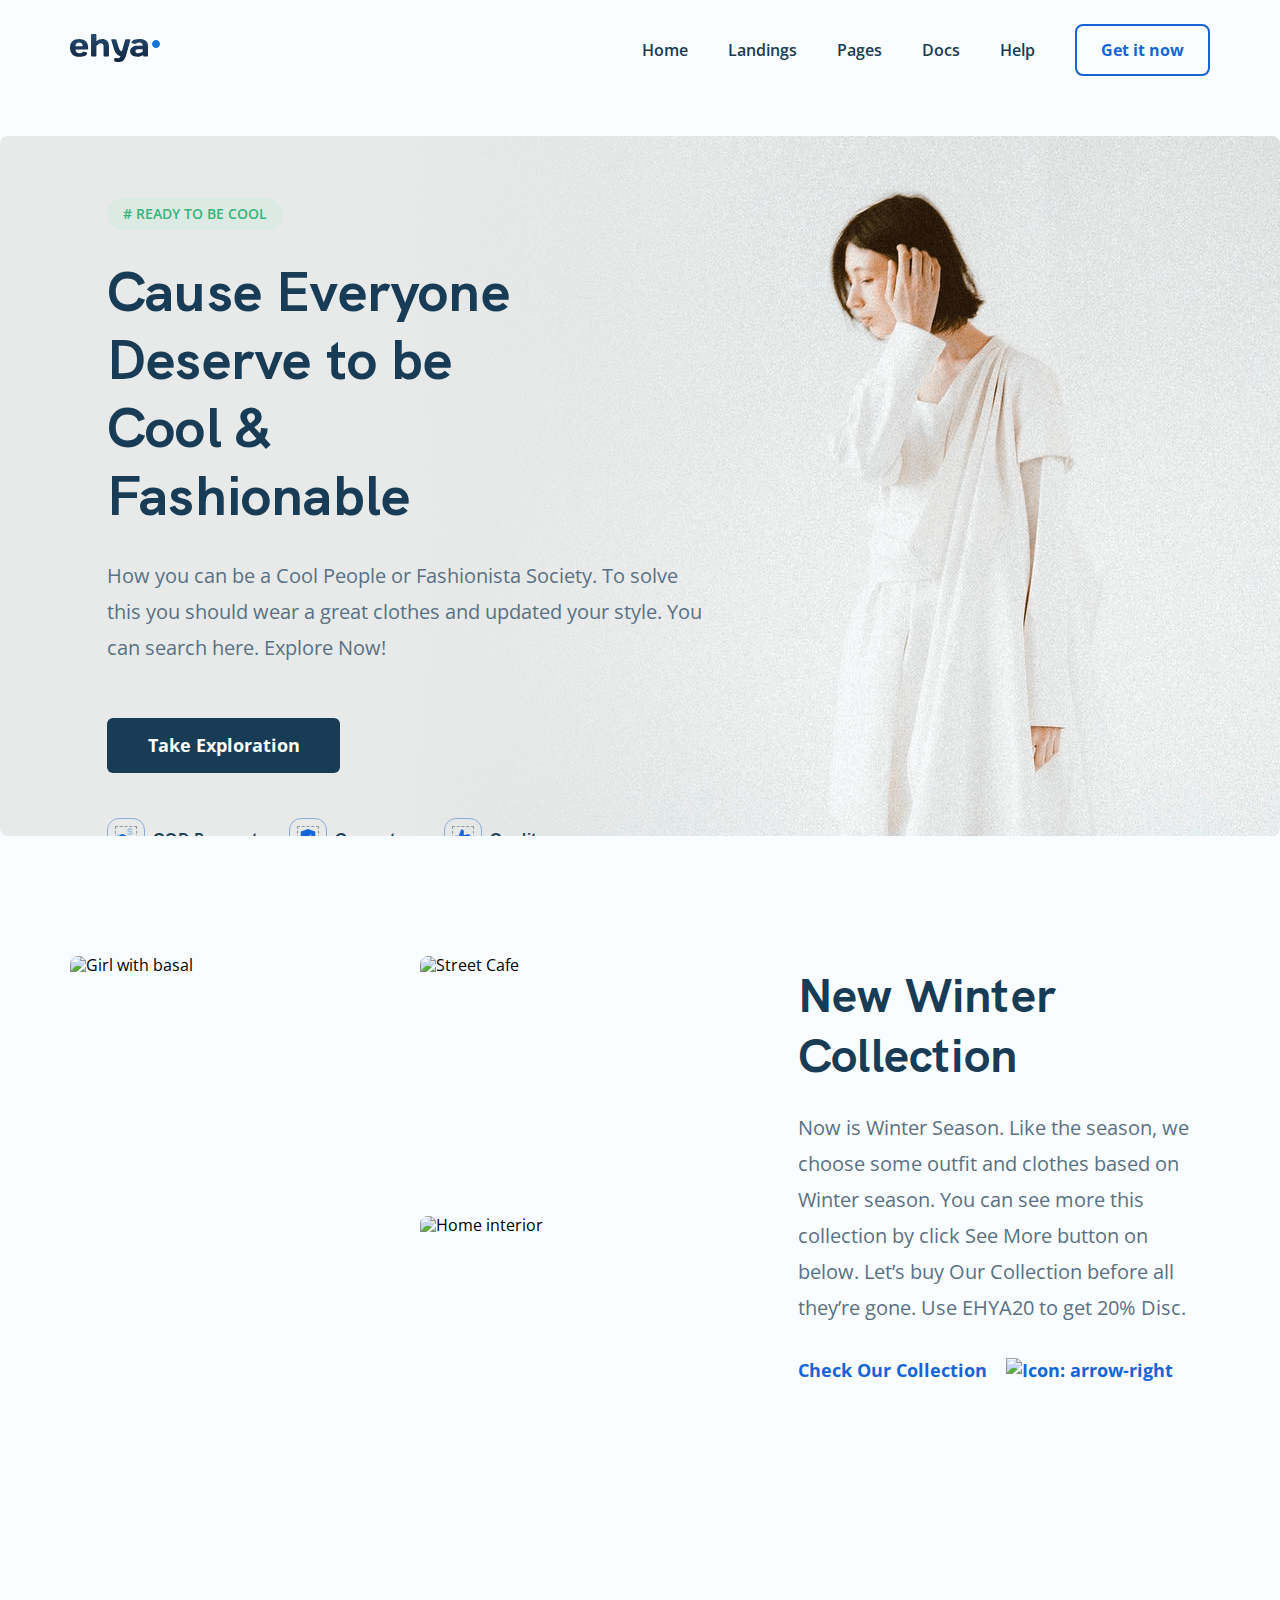
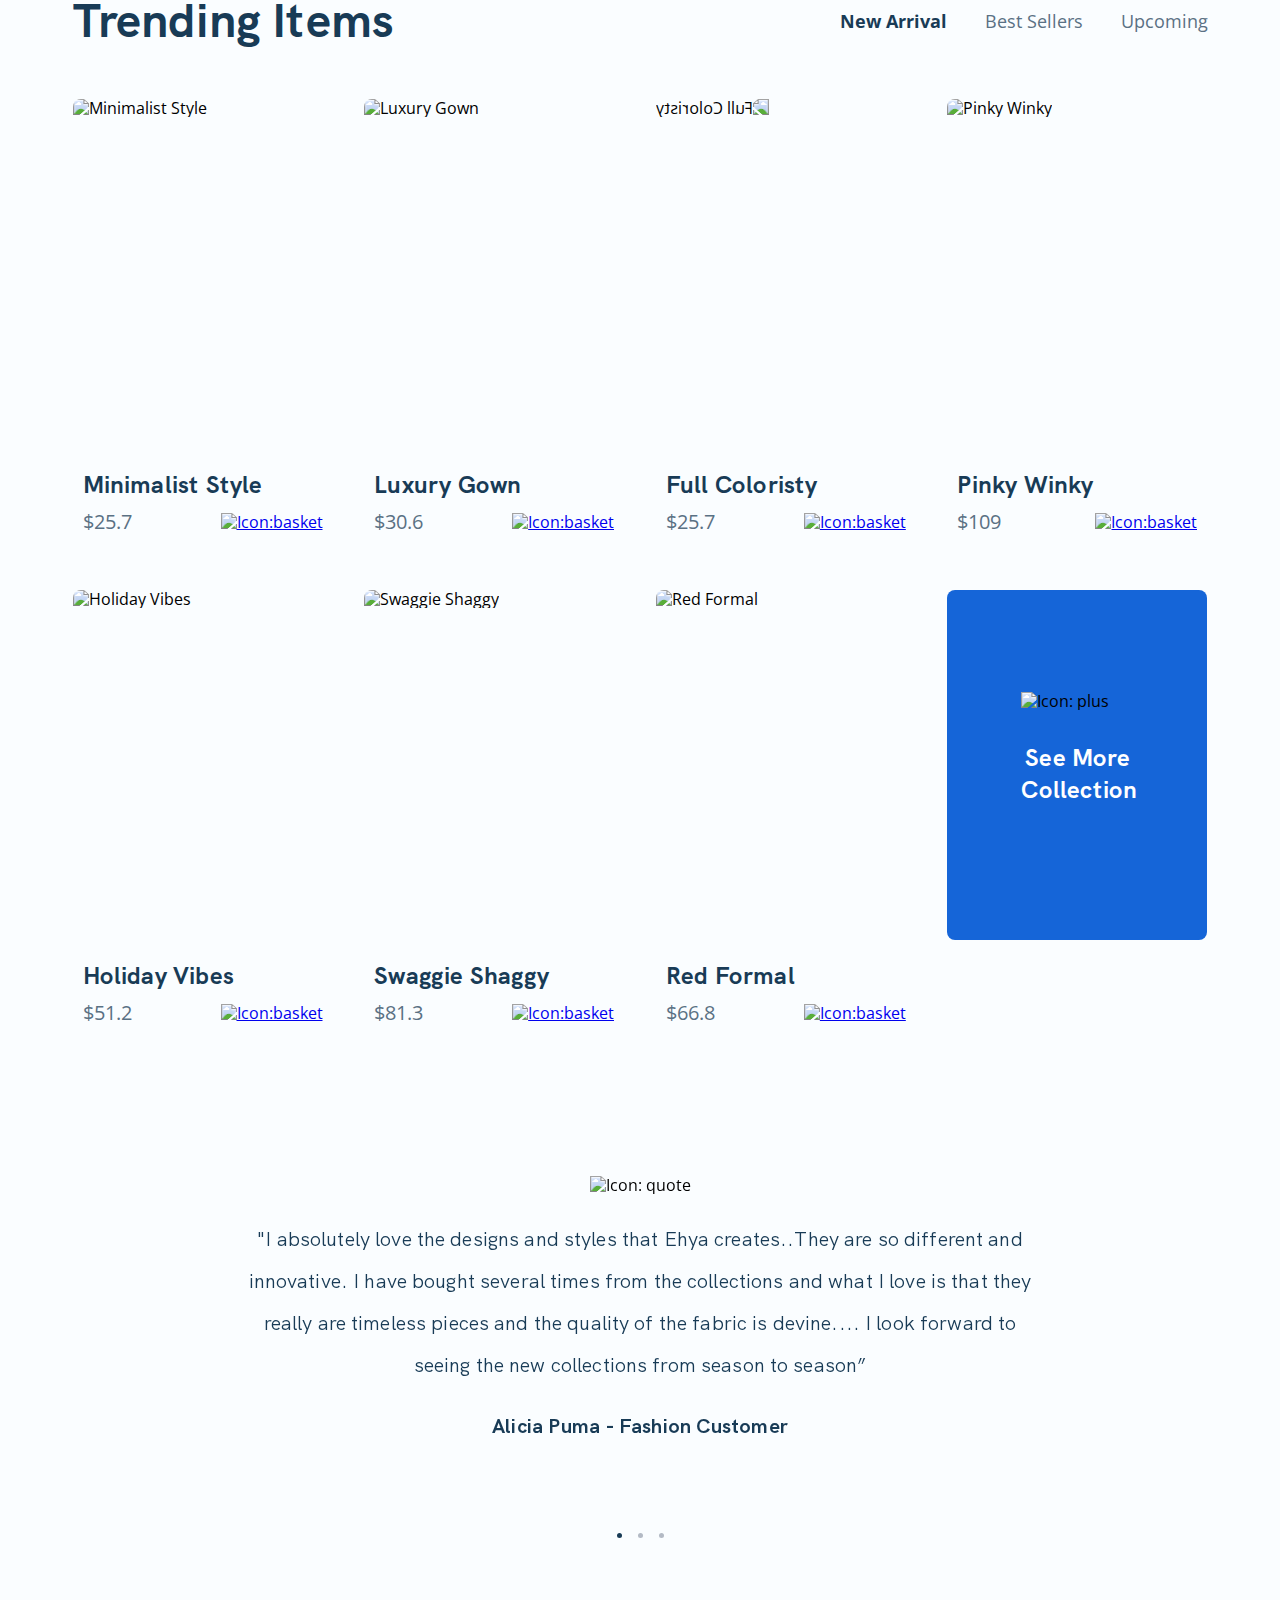
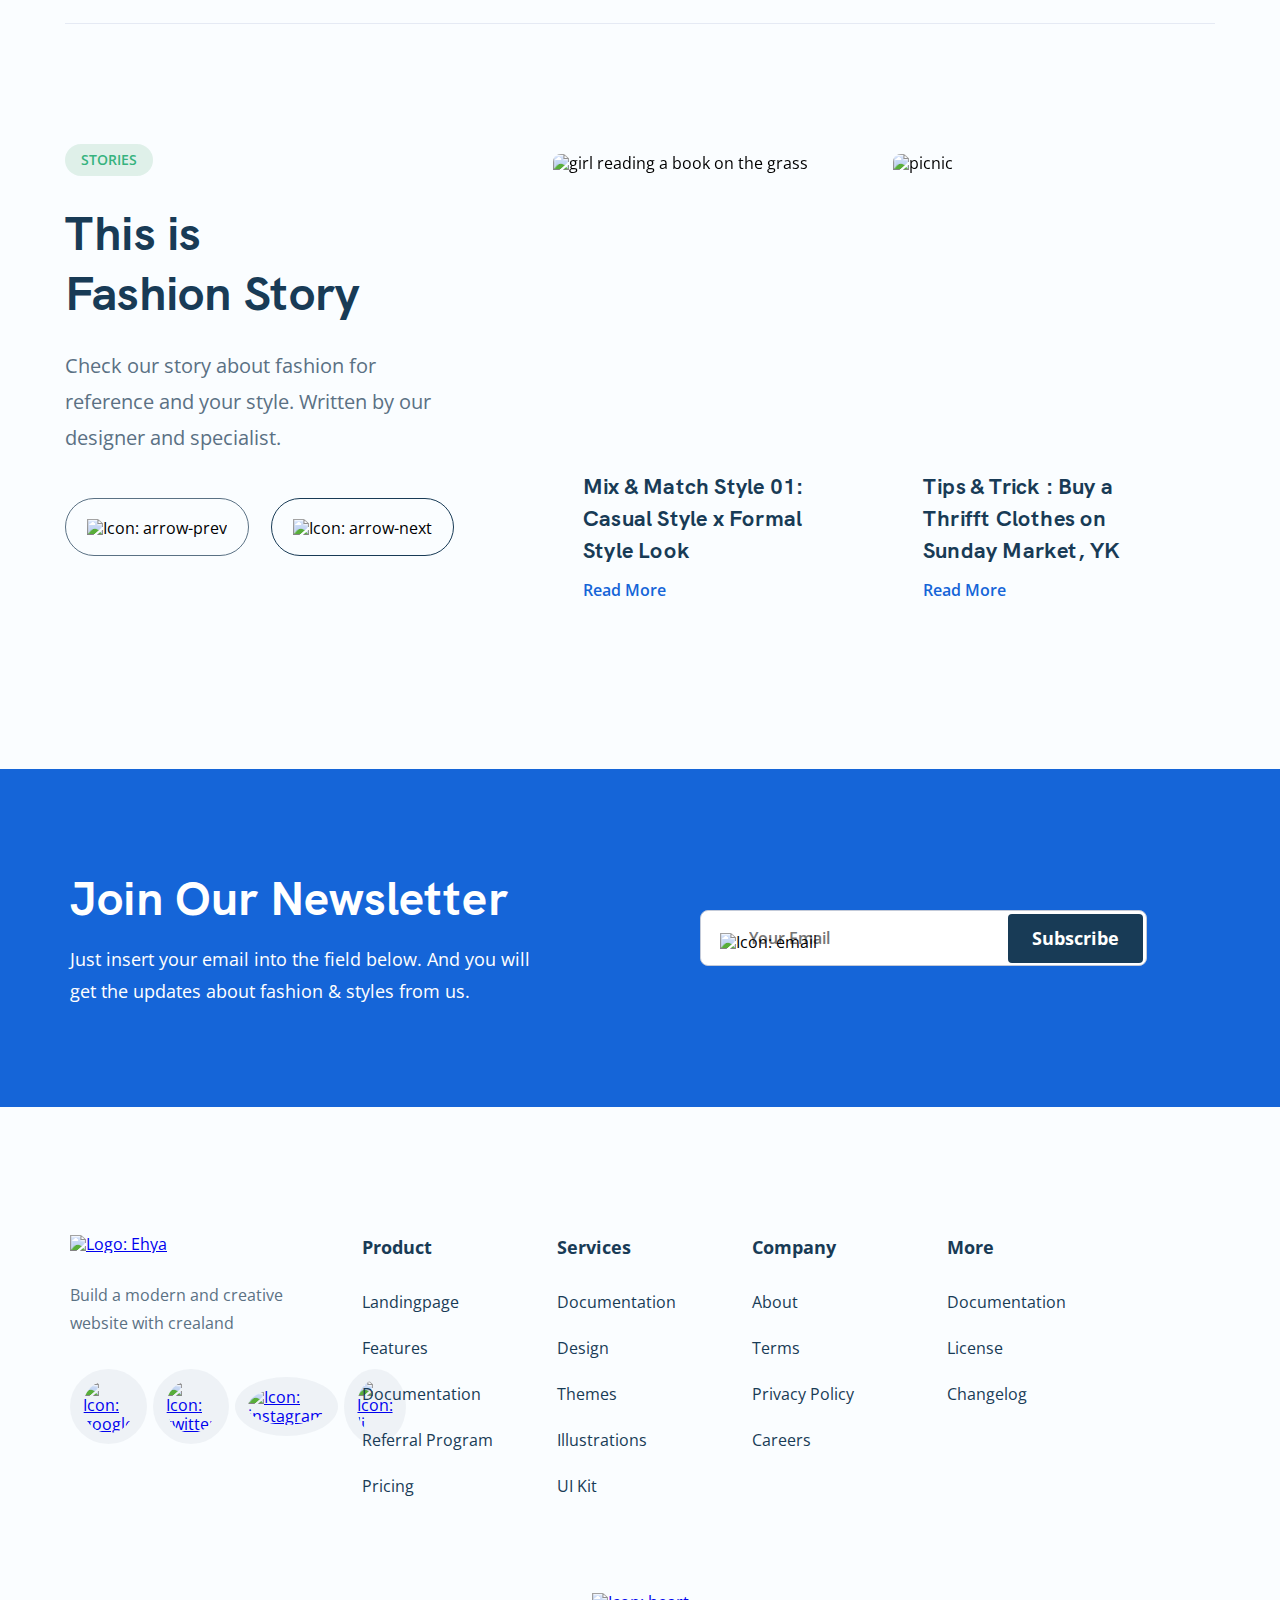
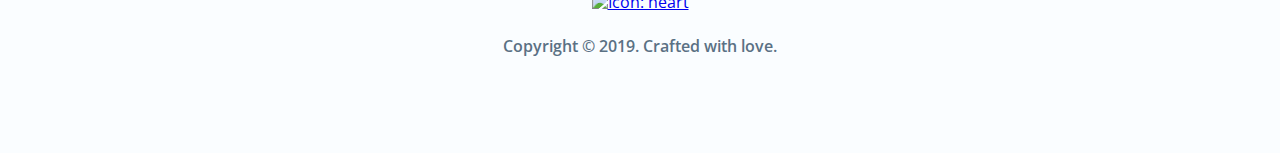
==== commit fd80b7a5: "fix: fixed bugs in project" ====
--- a/index.html
+++ b/index.html
@@ -122,7 +122,7 @@
                             <h4 class="card__title">Minimalist Style</h4>
                             <div class="card__pricetag">
                                 <span class="card__price">$25.7</span>
-                                <img src="#" data-src="img/basket.svg" alt="Icon:basket" class="card__basket">
+                                <a href="#" class="card__link"><img src="#" data-src="img/basket.svg" alt="Icon:basket" class="card__basket"></a>
                             </div>
                         </div>
                     </div>
@@ -134,7 +134,7 @@
                             <h4 class="card__title">Luxury Gown </h4>
                         <div class="card__pricetag">
                             <span class="card__price">$30.6 </span>
-                            <img src="#" data-src="img/basket.svg" alt="Icon:basket" class="card__basket">
+                            <a href="#" class="card__link"><img src="#" data-src="img/basket.svg" alt="Icon:basket" class="card__basket"></a>
                         </div>
                         </div>
                     </div>
@@ -146,7 +146,7 @@
                             <h4 class="card__title">Full Coloristy</h4>
                         <div class="card__pricetag">
                             <span class="card__price">$25.7</span>
-                            <img src="#" data-src="img/basket.svg" alt="Icon:basket" class="card__basket">
+                            <a href="#" class="card__link"><img src="#" data-src="img/basket.svg" alt="Icon:basket" class="card__basket"></a>
                         </div>
                         </div>
                     </div>
@@ -158,7 +158,7 @@
                             <h4 class="card__title">Pinky Winky</h4>
                         <div class="card__pricetag">
                             <span class="card__price">$109 </span>
-                            <img src="#" data-src="img/basket.svg" alt="Icon:basket" class="card__basket">
+                            <a href="#" class="card__link"><img src="#" data-src="img/basket.svg" alt="Icon:basket" class="card__basket"></a>
                         </div>
                         </div>
                     </div>
@@ -170,7 +170,7 @@
                             <h4 class="card__title">Holiday Vibes</h4>
                         <div class="card__pricetag">
                             <span class="card__price">$51.2 </span>
-                            <img src="#" data-src="img/basket.svg" alt="Icon:basket" class="card__basket">
+                            <a href="#" class="card__link"><img src="#" data-src="img/basket.svg" alt="Icon:basket" class="card__basket"></a>
                         </div>
                         </div>
                     </div>
@@ -182,7 +182,7 @@
                             <h4 class="card__title">Swaggie Shaggy</h4>
                         <div class="card__pricetag">
                             <span class="card__price">$81.3</span>
-                            <img src="#" data-src="img/basket.svg" alt="Icon:basket" class="card__basket">
+                            <a href="#" class="card__link"><img src="#" data-src="img/basket.svg" alt="Icon:basket" class="card__basket"></a>
                         </div>
                         </div>
                     </div>
@@ -194,7 +194,7 @@
                             <h4 class="card__title">Red Formal</h4>
                         <div class="card__pricetag">
                             <span class="card__price">$66.8</span>
-                            <img src="#" data-src="img/basket.svg" alt="Icon:basket" class="card__basket">
+                            <a href="#" class="card__link"><img src="#" data-src="img/basket.svg" alt="Icon:basket" class="card__basket"></a>
                         </div>
                         </div>
                     </div>
@@ -214,7 +214,7 @@
                             <h4 class="card__title">Pinky Winky</h4>
                         <div class="card__pricetag">
                             <span class="card__price">$109 </span>
-                            <img src="#" data-src="img/basket.svg" alt="Icon:basket" class="card__basket">
+                            <a href="#" class="card__link"><img src="#" data-src="img/basket.svg" alt="Icon:basket" class="card__basket"></a>
                         </div>
                         </div>
                     </div>
@@ -226,7 +226,7 @@
                             <h4 class="card__title">Holiday Vibes</h4>
                         <div class="card__pricetag">
                             <span class="card__price">$51.2 </span>
-                            <img src="#" data-src="img/basket.svg" alt="Icon:basket" class="card__basket">
+                            <a href="#" class="card__link"><img src="#" data-src="img/basket.svg" alt="Icon:basket" class="card__basket"></a>
                         </div>
                         </div>
                     </div>
@@ -238,7 +238,7 @@
                             <h4 class="card__title">Full Coloristy</h4>
                         <div class="card__pricetag">
                             <span class="card__price">$25.7</span>
-                            <img src="#" data-src="img/basket.svg" alt="Icon:basket" class="card__basket">
+                            <a href="#" class="card__link"><img src="#" data-src="img/basket.svg" alt="Icon:basket" class="card__basket"></a>
                         </div>
                         </div>
                     </div>
@@ -250,7 +250,7 @@
                             <h4 class="card__title">Luxury Gown </h4>
                         <div class="card__pricetag">
                             <span class="card__price">$30.6 </span>
-                            <img src="#" data-src="img/basket.svg" alt="Icon:basket" class="card__basket">
+                            <a href="#" class="card__link"><img src="#" data-src="img/basket.svg" alt="Icon:basket" class="card__basket"></a>
                         </div>
                         </div>
                     </div>
@@ -262,7 +262,7 @@
                             <h4 class="card__title">Minimalist Style</h4>
                             <div class="card__pricetag">
                                 <span class="card__price">$25.7</span>
-                                <img src="#" data-src="img/basket.svg" alt="Icon:basket" class="card__basket">
+                                <a href="#" class="card__link"><img src="#" data-src="img/basket.svg" alt="Icon:basket" class="card__basket"></a>
                             </div>
                         </div>
                     </div>
@@ -274,7 +274,7 @@
                             <h4 class="card__title">Red Formal</h4>
                         <div class="card__pricetag">
                             <span class="card__price">$66.8</span>
-                            <img src="#" data-src="img/basket.svg" alt="Icon:basket" class="card__basket">
+                            <a href="#" class="card__link"><img src="#" data-src="img/basket.svg" alt="Icon:basket" class="card__basket"></a>
                         </div>
                         </div>
                     </div>
@@ -286,7 +286,7 @@
                             <h4 class="card__title">Swaggie Shaggy</h4>
                         <div class="card__pricetag">
                             <span class="card__price">$81.3</span>
-                            <img src="#" data-src="img/basket.svg" alt="Icon:basket" class="card__basket">
+                            <a href="#" class="card__link"><img src="#" data-src="img/basket.svg" alt="Icon:basket" class="card__basket"></a>
                         </div>
                         </div>
                     </div>
@@ -306,7 +306,7 @@
                             <h4 class="card__title">Red Formal</h4>
                         <div class="card__pricetag">
                             <span class="card__price">$66.8</span>
-                            <img src="#" data-src="img/basket.svg" alt="Icon:basket" class="card__basket">
+                            <a href="#" class="card__link"><img src="#" data-src="img/basket.svg" alt="Icon:basket" class="card__basket"></a>
                         </div>
                         </div>
                     </div>
@@ -318,7 +318,7 @@
                             <h4 class="card__title">Holiday Vibes</h4>
                         <div class="card__pricetag">
                             <span class="card__price">$51.2 </span>
-                            <img src="#" data-src="img/basket.svg" alt="Icon:basket" class="card__basket">
+                            <a href="#" class="card__link"><img src="#" data-src="img/basket.svg" alt="Icon:basket" class="card__basket"></a>
                         </div>
                         </div>
                     </div>
@@ -330,7 +330,7 @@
                             <h4 class="card__title">Minimalist Style</h4>
                             <div class="card__pricetag">
                                 <span class="card__price">$25.7</span>
-                                <img src="#" data-src="img/basket.svg" alt="Icon:basket" class="card__basket">
+                                <a href="#" class="card__link"><img src="#" data-src="img/basket.svg" alt="Icon:basket" class="card__basket"></a>
                             </div>
                         </div>
                     </div>
@@ -342,7 +342,7 @@
                             <h4 class="card__title">Full Coloristy</h4>
                         <div class="card__pricetag">
                             <span class="card__price">$25.7</span>
-                            <img src="#" data-src="img/basket.svg" alt="Icon:basket" class="card__basket">
+                            <a href="#" class="card__link"><img src="#" data-src="img/basket.svg" alt="Icon:basket" class="card__basket"></a>
                         </div>
                         </div>
                     </div>
@@ -354,7 +354,7 @@
                             <h4 class="card__title">Pinky Winky</h4>
                         <div class="card__pricetag">
                             <span class="card__price">$109 </span>
-                            <img src="#" data-src="img/basket.svg" alt="Icon:basket" class="card__basket">
+                            <a href="#" class="card__link"><img src="#" data-src="img/basket.svg" alt="Icon:basket" class="card__basket"></a>
                         </div>
                         </div>
                     </div>
@@ -366,7 +366,7 @@
                             <h4 class="card__title">Luxury Gown </h4>
                         <div class="card__pricetag">
                             <span class="card__price">$30.6 </span>
-                            <img src="#" data-src="img/basket.svg" alt="Icon:basket" class="card__basket">
+                            <a href="#" class="card__link"><img src="#" data-src="img/basket.svg" alt="Icon:basket" class="card__basket"></a>
                         </div>
                         </div>
                     </div>
@@ -378,7 +378,7 @@
                             <h4 class="card__title">Swaggie Shaggy</h4>
                         <div class="card__pricetag">
                             <span class="card__price">$81.3</span>
-                            <img src="#" data-src="img/basket.svg" alt="Icon:basket" class="card__basket">
+                            <a href="#" class="card__link"><img src="#" data-src="img/basket.svg" alt="Icon:basket" class="card__basket"></a>
                         </div>
                         </div>
                     </div>
--- a/css/style.css
+++ b/css/style.css
@@ -1,2 +1,2 @@
-*{box-sizing:border-box}body{font-family:'Open Sans', sans-serif;background-color:#FAFDFF;overflow:auto}img{max-width:100%}/*! normalize.css v8.0.1 | MIT License | github.com/necolas/normalize.css */html{line-height:1.15;-webkit-text-size-adjust:100%}body{margin:0}main{display:block}h1{font-size:2em;margin:0.67em 0}hr{box-sizing:content-box;height:0;overflow:visible}pre{font-family:monospace, monospace;font-size:1em}a{background-color:transparent}abbr[title]{border-bottom:none;text-decoration:underline;text-decoration:underline dotted}b,strong{font-weight:bolder}code,kbd,samp{font-family:monospace, monospace;font-size:1em}small{font-size:80%}sub,sup{font-size:75%;line-height:0;position:relative;vertical-align:baseline}sub{bottom:-0.25em}sup{top:-0.5em}img{border-style:none}button,input,optgroup,select,textarea{font-family:inherit;font-size:100%;line-height:1.15;margin:0}button,input{overflow:visible}button,select{text-transform:none}button,[type="button"],[type="reset"],[type="submit"]{-webkit-appearance:button}button::-moz-focus-inner,[type="button"]::-moz-focus-inner,[type="reset"]::-moz-focus-inner,[type="submit"]::-moz-focus-inner{border-style:none;padding:0}button:-moz-focusring,[type="button"]:-moz-focusring,[type="reset"]:-moz-focusring,[type="submit"]:-moz-focusring{outline:1px dotted ButtonText}fieldset{padding:0.35em 0.75em 0.625em}legend{box-sizing:border-box;color:inherit;display:table;max-width:100%;padding:0;white-space:normal}progress{vertical-align:baseline}textarea{overflow:auto}[type="checkbox"],[type="radio"]{box-sizing:border-box;padding:0}[type="number"]::-webkit-inner-spin-button,[type="number"]::-webkit-outer-spin-button{height:auto}[type="search"]{-webkit-appearance:textfield;outline-offset:-2px}[type="search"]::-webkit-search-decoration{-webkit-appearance:none}::-webkit-file-upload-button{-webkit-appearance:button;font:inherit}details{display:block}summary{display:list-item}template{display:none}[hidden]{display:none}@font-face{font-family:'HK Grotesk';src:url("../fonts/HKGrotesk-Regular.woff2") format("woff2");src:url("../fonts/HKGrotesk-Regular.woff") format("woff");font-weight:400;font-style:normal}@font-face{font-family:'HK Grotesk';src:url("../fonts/HKGrotesk-Bold.woff2") format("woff2");src:url("../fonts/HKGrotesk-Bold.woff") format("woff");font-weight:600;font-style:bold}.header{background-color:#FAFDFF}.header__wrapper{height:100px;display:flex;justify-content:space-between;align-items:center}.header__container{max-width:1140px;width:90%;margin:auto}.header-button{display:none;width:22px;height:18px;padding:0;align-items:center;flex-direction:column;justify-content:space-between;background-color:#FAFDFF;border:none;outline:none;cursor:pointer}.header-button__line{height:2px;width:22px;background-color:#183B56}.nav__ul{display:flex;list-style:none;align-items:center;padding:0;margin:0}.nav__li:not(:first-child){margin-left:40px}.nav__link{text-decoration:none;color:#183B56;font-weight:600;font-size:16px;line-height:22px}.nav__link--arrow{margin-left:4px;height:100%;vertical-align:middle}.nav__button{color:#1565D8;background-color:#FAFDFF;font-weight:bold;font-size:16px;line-height:22px;border:2px solid #1565D8;border-radius:8px;padding:13px 24px;cursor:pointer;outline:none}.mobile{display:none}.hero{padding:36px 0 120px}.hero__container{max-width:1280px;margin:auto}.hero__wrapper{position:relative;height:700px;max-width:1280px;background-color:#E8EAE9;overflow:hidden;border-radius:8px;background-image:url(../img/hero-background.png);background-repeat:no-repeat;background-position:400px -330px}.hero__wrapper::before{content:"";position:absolute;top:0;left:400px;bottom:0;right:0;width:100%;height:100%;background:linear-gradient(270deg, rgba(238,238,238,0.0001) 67.34%, #E8EAE9 100%)}.hero__information{position:absolute;top:62px;left:107px;bottom:48px;max-width:600px}.hero__hashtag{display:inline-block;font-weight:600;font-size:14px;line-height:20px;color:#36b37e;text-transform:uppercase;background-color:#d7ece3c5;border-radius:2000px;padding:6px 16px;margin:0 0 28px 0}.hero__title{max-width:474px;font-family:"HK Grotesk";font-style:normal;font-weight:bold;font-size:56px;line-height:68px;letter-spacing:0.2px;margin:0 0 28px 0;color:#183B56}.hero__text{font-weight:normal;font-size:20px;line-height:36px;color:#5A7184;margin:0 0 52px 0}.hero__button{color:#ffffff;font-weight:bold;font-size:18px;line-height:25px;padding:15px 24px;background-color:#183B56;border:none;border-radius:6px;outline:none;cursor:pointer;margin:0 0 48px 0;width:233px}.advantages__ul{margin:0;padding:0;list-style:none;display:flex;height:36px}.advantages__li{display:flex;align-items:center;font-family:"HK Grotesk";font-style:normal;font-weight:600;font-size:16px;line-height:20px;letter-spacing:0.2px;color:#183B56}.advantages__li--images{display:inline-block;border:1px dashed #979797;height:22px;width:22px}.advantages__li:not(:last-child){margin-right:30px}.advantages__border{padding:7px;border:1px solid #8eacd6;border-radius:12px;margin-right:8px}.collection__container{max-width:1280px;margin:auto}.collection__wrapper{max-width:1140px;margin:auto;display:flex;padding:0 0 145px 0}.collection__pictures{display:flex;width:670px}.collection__image{border-radius:8px}.collection__image--big{height:490px;width:320px;object-fit:cover;margin-right:30px}.collection__image--little{height:230px;width:320px;object-fit:cover}.collection__little-pictures{display:flex;flex-direction:column;justify-content:space-between;height:490px;width:320px}.collection__info{padding:10px 20px 55px 58px;width:470px}.collection__title{width:100%;font-family:"HK Grotesk";font-style:normal;font-weight:bold;font-size:48px;line-height:60px;letter-spacing:0.2px;margin:0 0 24px 0;color:#183B56}.collection__text{font-weight:normal;font-size:20px;line-height:36px;color:#5A7184;margin:0 0 32px 0}.collection__link{text-decoration:none;font-weight:bold;font-size:18px;line-height:25px;color:#1565D8}.collection__arrow{margin-left:19px}.items__container{max-width:1280px;margin:auto}.items__wrapper{max-width:1135px;margin:auto;padding:0 0 95px 0}.items__text{display:flex;justify-content:space-between;align-items:center;margin:0 0 48px 0}.items__title{font-family:"HK Grotesk";font-style:normal;font-weight:bold;font-size:48px;line-height:60px;letter-spacing:0.2px;color:#183B56;margin:0}.items__ul{display:flex;list-style:none;margin:0;padding:0}.items__li{margin-left:38px;font-size:18px;line-height:25px;color:#5A7184;cursor:pointer}.items__li--active{font-size:18px;line-height:25px;color:#183B56;font-weight:bold}.items__cards{flex-wrap:wrap;justify-content:space-between;display:none}.items__cards--active{display:flex}.card{position:relative;height:441px;width:260px;overflow:hidden;margin-bottom:50px}.card__wrapper{height:350px;width:260px;border-radius:8px;overflow:hidden}.card__image{object-fit:cover;z-index:1}.card__image--one{width:100%;height:100%;object-position:0 0}.card__image--two{width:220%;height:220%;object-position:-105px -38px}.card__image--three{width:160%;height:160%;transform:scale(-1, 1);object-position:-50px -35px}.card__image--four{width:160%;height:160%;object-position:-60px -120px}.card__image--five{width:130%;height:130%;object-position:-20px -20px}.card__image--six{width:250%;height:250%;object-position:-140px -47px}.card__image--seven{width:205%;height:205%;object-position:-110px -5px}.card__info{position:absolute;left:0;right:0;bottom:0;top:350px;background-color:#FAFDFF;z-index:2;padding:20px 10px 1px;height:91px;width:260px}.card__title{margin:0 0 3PX;font-family:"HK Grotesk";font-style:normal;font-weight:bold;font-size:24px;line-height:32px;color:#183B56;letter-spacing:0.2px}.card__pricetag{display:flex;justify-content:space-between;aligh-items:center}.card__price{font-weight:normal;font-size:20px;line-height:36px;color:#5A7184}.card-collection{background-color:#1565D8;display:flex;flex-direction:column;justify-content:center;border-radius:8px;height:350px;width:260px;padding:0 74px;cursor:pointer;outline:none}.card-collection__title{font-family:"HK Grotesk";font-style:normal;font-weight:bold;font-size:24px;line-height:32px;text-align:center;letter-spacing:0.2px;color:#fff}.feedback__container{max-width:1280px;margin:auto;padding:0 0 72px}.feedback__wrapper{max-width:800px;margin:auto;display:flex;flex-direction:column;align-items:center}.feedback__quote{margin-bottom:24px}.feedback__text{font-family:HK Grotesk;font-style:normal;font-weight:normal;font-size:20px;line-height:42px;text-align:center;letter-spacing:0.133333px;color:#183B56;margin:0 0 28px}.feedback__author{font-family:HK Grotesk;font-style:normal;font-weight:bold;font-size:20px;line-height:24px;text-align:center;letter-spacing:0.2px;color:#183B56;margin:0 0 53px}.slider1{max-width:800px;height:375px}.swiper-button-prev,.swiper-button-next{color:transparent}.story__container{max-width:1150px;margin:auto}.story__wrapper{padding:120px 0 140px;display:flex;justify-content:space-between}.story__info{display:flex;flex-direction:column;align-items:flex-start}.story__button{display:flex}.story__tag{display:inline-block;font-weight:600;font-size:14px;line-height:20px;color:#36b37e;text-transform:uppercase;background-color:#d7ece3c5;border-radius:2000px;padding:6px 16px;margin:0 0 28px 0}.story__title{max-width:474px;font-family:"HK Grotesk";font-style:normal;font-weight:bold;font-size:48px;line-height:60px;letter-spacing:0.2px;margin:0 0 24px 0;width:300px;color:#183B56}.story__text{font-family:Open Sans;font-style:normal;font-weight:normal;font-size:20px;line-height:36px;margin-bottom:42px;width:392px;color:#5A7184}.slider{display:flex;justify-content:space-between;margin-top:10px}.slider-button-prev{background-color:#FAFDFF;border:1px solid #5A7184;border-radius:2000px;padding:20px 21px 18px;margin-right:22px;cursor:pointer;outline:none}.slider-button-next{background-color:#FAFDFF;border:1px solid #183B56;border-radius:2000px;padding:20px 21px 18px;cursor:pointer;outline:none}.slider__card{position:relative;height:475px;width:322px;overflow:hidden}.slider__image{position:absolute;object-fit:cover;object-position:-10 -50px;height:317px;width:312px;border-radius:8px 8px 0px 0px}.slider__info{position:absolute;background:#FAFDFF;left:10px;bottom:0;right:0;height:178px;z-index:10px;padding:20px 32px 20px 20px}.slider__title{font-family:HK Grotesk;font-style:normal;font-weight:600;font-size:22px;line-height:32px;letter-spacing:0.2px;color:#183B56;margin:0 0 12px 0}.slider__link{font-weight:600;font-size:16px;line-height:22px;color:#1565D8;text-decoration:none}.slider2{max-width:662px;min-height:475px;margin:0}.newsletter{background-color:#1565D8;position:relative;overflow:hidden}.newsletter__container{max-width:1140px;margin:auto}.newsletter__wrapper{max-width:1077px;padding:100px 0;display:flex;justify-content:space-between;align-items:center}.newsletter__oval{position:absolute}.newsletter__oval--before{left:0;width:95%;object-position:-720px -870px}.newsletter__oval--after{right:0;width:95%;object-position:620px -100px}.newsletter__text{display:flex;flex-direction:column;align-items:flex-start;z-index:100}.newsletter__title{font-family:HK Grotesk;font-style:normal;font-weight:bold;font-size:48px;line-height:60px;letter-spacing:0.2px;color:#ffffff;margin-bottom:14px;margin-top:0}.newsletter__description{font-size:18px;line-height:32px;color:#ffffff;width:490px}.newsletter__form{position:relative;display:flex;flex-wrap:wrap;align-items:flex-start;width:447px;box-sizing:border-box;height:56px;outline:none}.newsletter__input{border-radius:8px;overflow:hidden;width:100%;height:56px;font-weight:600;font-size:16px;line-height:22px;color:#5A7184;padding:17px 48px;border:1px solid #C3CAD9;outline:none;z-index:100;margin-bottom:10px}.newsletter__image{position:absolute;top:23px;left:20px;z-index:150}.newsletter__button{position:absolute;right:4px;top:4px;font-weight:bold;font-size:18px;line-height:25px;color:#ffffff;background-color:#183B56;padding:12px 24px;border:none;border-radius:4px;outline:none;cursor:pointer;z-index:100}.error{color:#183B56}.footer__container{max-width:1140px;margin:auto;padding:128px 0 80px}.footer__wrapper{max-width:1042px}.footer__title{font-weight:bold;font-size:18px;line-height:25px;margin-bottom:31px;color:#183B56}.footer__ul{margin:0;padding:0;list-style:none}.footer__li:not(:last-child){margin-bottom:24px}.footer__item{font-size:16px;line-height:22px;color:#183B56;text-decoration:none}.footer__items{display:flex}.footer__top{display:flex;margin-bottom:96px}.footer__bottom{display:flex;flex-direction:column;align-items:center;justify-content:center}.footer__copy{font-weight:600;font-size:16px;line-height:22px;color:#5A7184;margin-top:24px}.social{width:263px;margin-right:29px}.social__logo{margin-bottom:28px}.social__text{font-size:16px;line-height:28px;color:#5A7184;margin:0 0 32px;width:263px}.social__ul{margin:0;padding:0;list-style:none;display:flex;align-items:center}.social__li{margin-right:6px}.social__image{padding:11px 13px;background:#5a718413;border-radius:50%}.product,.services,.company{margin-right:30px;width:165px;height:262px}@media (min-width: 1200px){.container{width:auto}.header-button__line{display:none}.nav__link:hover{color:#1565D8;transition-duration:0.4s}.nav__button:hover{color:#183B56;border-color:#183B56;transition-duration:0.4s}.collection__link:hover{opacity:0.8;transition-duration:0.5s}.card-collection:hover{background-color:#1565D8;opacity:0.9}.slider__link:hover{color:#183B56;transition-duration:0.5s}.slider-button-prev:hover{border-color:#183B56}.slider-button-next:hover{border-color:#5A7184}.footer__item:hover{color:#1565D8;transition-duration:0.3s}.hero__button:hover{background-color:#183B56;opacity:0.9}.newsletter__button:hover{opacity:0.9}}@media (max-width: 1200px){.header-button__line{display:none}.hero{padding:30px 0 80px}.hero__container{width:95%;margin:auto}.hero__wrapper{position:relative;background-color:#E8EAE9;overflow:hidden;border-radius:8px;background-image:url(../img/hero-background.png);background-repeat:no-repeat;background-position:260px -330px}.hero__wrapper::before{content:"";position:absolute;top:0;left:260px;bottom:0;right:0;width:100%;height:100%;background:linear-gradient(270deg, rgba(238,238,238,0.0001) 67.34%, #E8EAE9 100%)}.collection__container{width:90%;margin:auto}.collection__wrapper{display:flex;flex-direction:column;padding:0 0 80px 0}.collection__pictures{width:100%}.collection__little-pictures{width:100%}.collection__image--little{width:100%;object-fit:cover}.collection__info{padding:40px 0 0 0;width:100%}.items__container{width:80%;margin:auto}.items__wrapper{padding:0 0 32px 0}.card-collection{width:65%}.card-collection:hover{background-color:#1565D8;opacity:0.9}.story__container{width:90%}.story__wrapper{padding:80px 0 80px;display:flex;flex-direction:column;align-items:center}.story__info{flex-direction:column;align-items:center}.story__title{width:100%;margin-bottom:16px;text-align:center}.story__text{width:510px;margin-bottom:36px;text-align:center}.story__button{margin-bottom:36px}.newsletter__container{width:80%;margin:auto}.newsletter__wrapper{flex-direction:column;padding:72px 0 80px}.newsletter__oval{position:absolute}.newsletter__oval--before{left:0;width:100%;object-position:-485px -680px}.newsletter__oval--after{right:0;width:100%;object-position:500px 300px}.newsletter__title{margin-bottom:14px;text-align:center;width:100%}.newsletter__description{text-align:center;margin-bottom:56px}.footer__container{width:90%}.product,.services,.company{margin-right:15px;width:145px}.social{margin-right:20px}.slider__link:hover{color:#183B56;transition-duration:0.5s}}@media (max-width: 992px){.nav__li:not(:first-child){margin-left:30px}.nav__link:hover{color:#183B56}.nav__button:hover{color:#1565D8;border-color:#1565D8}.header__wrapper{height:64px}.header-button__line{display:none}.logo__dark{width:89px;height:28px}.items__container{max-width:608px;margin:auto}.items__wrapper{padding:0 0 32px 0}.items__text{display:flex;flex-direction:column;margin:0 0 56px}.items__title{margin:0 0 28px}.card{width:280px;margin-bottom:48px}.card__wrapper{width:280px;border-radius:8px;overflow:hidden}.card__info{width:280px}.card__image--one{width:100%;height:100%;object-position:0px 0px}.card__image--two{width:220%;height:220%;object-position:-90px -40px}.card__image--three{width:160%;height:160%;transform:scale(-1, 1);object-position:-25 px -40px}.card__image--four{width:160%;height:160%;object-position:-60px -120px}.card__image--five{width:125%;height:125%;object-position:-12px -15px}.card__image--six{width:250%;height:250%;object-position:-120px -45px}.card__image--seven{width:210%;height:200%;object-position:-120px -5px}.card-collection{width:280px}.card-collection:hover{background-color:#1565D8;opacity:1}.feedback__container{max-width:630px;margin:auto;padding:0 0 80px}.feedback__quote{margin-bottom:12px}.feedback__text{margin-bottom:36px}.feedback__author{margin-bottom:41px}.footer__container{max-width:672px;margin:auto;padding:64px 0 64px}.footer__wrapper{max-width:641px}.footer__top{margin-bottom:0}.footer__items{display:flex;flex-direction:row;flex-wrap:wrap}.social{width:253px;margin-right:30px}.social__li{margin-right:6px}.product{width:165px;margin-right:28px;margin-bottom:48px}.company{width:165px;margin-right:28px}.services{width:165px;margin-right:0;margin-bottom:48px}.more{width:165px}.slider__link:hover{color:#1565D8}.slider-button-prev:hover{border-color:#5A7184}.slider-button-next:hover{border-color:#183B56}.newsletter__button:hover{opacity:1}}@media (max-width: 768px){.header__wrapper{height:72px}.header__container{max-width:650px}.header-button{display:flex}.nav{display:none}.mobile--visible{display:block;position:fixed;top:10px;left:8px;right:8px;background-color:#ffffff;box-shadow:0px 16px 48px rgba(0,0,0,0.16);padding:36px 24px;z-index:150;height:284px}.mobile__close{position:absolute;right:20px;top:16px}.menu__ul{list-style:none;margin:0;padding:0}.menu__li{margin-bottom:20px}.menu__link{text-decoration:none;font-weight:600;font-size:16px;line-height:22px;text-align:center;color:#183B56}.menu__button{font-weight:bold;font-size:16px;line-height:22px;color:#1565D8;background-color:#fff;width:100%;padding:9px;border:2px solid #1565D8;border-radius:8px}.hero{padding:30px 0 80px}.hero__container{width:95%;margin:auto}.hero__wrapper{max-height:624px;background-position:50px -360px}.hero__wrapper::before{left:50px}.hero__information{position:absolute;top:36px;left:28px;bottom:36px}.hero__hashtag{margin:0 0 24px}.hero__title{font-size:48px;line-height:60px;width:407px;margin:0 0 20px 0}.hero__text{font-size:18px;line-height:32px;width:400px;margin:0 0 36px 0}.hero__button{font-size:16px;margin:0 0 40px 0}.advantages__ul{display:flex;align-items:flex-start;height:36px}.advantages__li:not(:last-child){margin-right:20px;margin-bottom:20px}.collection__container{width:672px;margin:auto}.collection__wrapper{display:flex;flex-direction:column;padding:0 0 80px 0}.collection__image--little{width:100%;object-fit:cover}.collection__info{padding:40px 0 0 0}.collection__title{font-weight:bold;font-size:48px;line-height:60px;max-width:672px;margin:0 0 18px 0}.collection__text{font-size:20px;line-height:36px;margin:0 0 30px 0}.items__container{max-width:608px;margin:auto}.items__wrapper{padding:0 0 32px 0}.items__text{display:flex;flex-direction:column;margin:0 0 56px}.items__title{margin:0 0 28px}.card{width:280px;margin-bottom:48px}.card__wrapper{width:280px;border-radius:8px;overflow:hidden}.card__info{width:280px}.card__image--one{width:100%;height:100%;object-position:0px 0px}.card__image--two{width:220%;height:220%;object-position:-90px -40px}.card__image--three{width:160%;height:160%;transform:scale(-1, 1);object-position:-25 px -40px}.card__image--four{width:160%;height:160%;object-position:-60px -120px}.card__image--five{width:125%;height:125%;object-position:-12px -15px}.card__image--six{width:250%;height:250%;object-position:-120px -45px}.card__image--seven{width:210%;height:200%;object-position:-120px -5px}.card-collection{width:280px}.newsletter__oval{position:absolute}.newsletter__oval--before{left:0;width:100%;object-position:-430px -480px}.newsletter__oval--after{right:0;width:100%;object-position:380px 300px}}@media (max-width: 740px){.items__container{width:90%;margin:auto}.items__wrapper{padding:0 0 28px 0}.items__text{display:flex;flex-direction:column;margin:0 0 36px}.items__title{font-size:28px;line-height:36px;margin:0 0 24px}.items__ul{display:flex;justify-content:space-between}.items__li{font-size:16px;line-height:22px;margin-left:0}.items__li:not(:last-child){margin-right:16px}.card{width:140px;height:234px;margin-bottom:20px}.card__info{position:absolute;left:0;right:0;bottom:0;top:170px;background-color:#FAFDFF;z-index:2;padding:13px 4px 4px;width:100%;height:64px;z-index:100;padding:13px 4px 4px 0}.card__wrapper{height:170px;width:140px;border-radius:8px;overflow:hidden}.card__image--two{width:200%;height:200%;object-position:-35px -15px}.card__image--three{width:140%;height:140%;transform:scale(-1, 1);object-position:-5px -15px}.card__image--four{width:140%;height:140%;object-position:-10px -45px}.card__image--five{width:130%;height:130%;object-position:-5px -10px}.card__image--six{width:200%;height:200%;object-position:-30px -15px}.card__image--seven{width:160%;height:160%;object-position:-25px 0}.card__pricetag{display:flex;justify-content:flex-start;align-items:center}.card__title{font-size:16px;line-height:20px}.card__price{font-size:14px;line-height:24px;margin-right:12px}.card__basket{height:32px;width:14px}.card-collection{background-color:#1565D8;display:flex;flex-direction:column;justify-content:center;align-items:center;border-radius:8px;height:170px;width:140px;padding:0}.card-collection__title{font-family:"HK Grotesk";font-style:normal;font-weight:bold;font-size:20px;line-height:24px;text-align:center;letter-spacing:0.2px;color:#fff;margin:21px 0 0}.collection__container{width:90%;margin:auto}.collection__wrapper{display:flex;padding:0 0 64px 0}.collection__pictures{flex-direction:column;width:100%}.collection__image{width:100%;object-fit:cover;margin:0}.collection__image--big{height:300px}.collection__image--little{width:48%;height:97px}.collection__little-pictures{display:flex;flex-direction:row;margin-top:14px;height:97px;margin-bottom:36px;width:inherit}.collection__info{padding:0}.collection__title{font-size:28px;line-height:36px;margin:0 0 16px 0;display:flex;justify-content:center}.collection__text{font-size:16px;line-height:28px;margin-bottom:24px;text-align:center}.collection__link{display:flex;justify-content:center}.collection__arrow{margin-left:30px}.feedback__container{max-width:90%;margin:auto;padding:0 0 64px}.feedback__quote{height:81px;width:70px;margin-bottom:13px}.feedback__text{font-size:18px;line-height:36px;margin-bottom:24px}.feedback__author{margin-bottom:29px;display:flex;flex-direction:column}.feedback__name::before{content:"- "}.story__container{width:95%;margin:auto}.story__wrapper{padding:48px 0 64px}.story__title{font-size:28px;line-height:36px;margin-bottom:16px;width:100%}.story__text{font-size:16px;line-height:28px;margin-bottom:36px;width:90%}.slider{display:flex;flex-direction:column;align-items:center;width:100%}.slider-button-prev{padding:17px 17px 15px 18px}.slider-button-next{padding:17px 17px 15px 18px}.slider__card{width:90%}.slider__title{font-size:20px;line-height:24px;margin-bottom:16px}.slider__info{padding:20px}.slider2{width:100%}.footer__container{width:90%;padding:48px 0 64px}.footer__wrapper{width:95%;margin-left:0}.footer__items{flex-wrap:wrap;order:-1;justify-content:space-between;margin-bottom:47px}.footer__top{flex-direction:column}.footer__bottom{display:none}.footer__title{font-size:16px;line-height:22px;margin-bottom:20px}.footer__item{font-size:14px;line-height:20px}.footer__li:not(:last-child){margin-bottom:15px}.social{width:100%;margin:0;display:flex;flex-direction:column;align-items:center}.social__logo{width:77px;height:24px;margin-bottom:16px}.social__text{text-align:center;font-size:14px;line-height:24px;margin-bottom:16px}.product{width:120px;height:202px;margin:0 0 39px}.company{width:150px;height:167px;margin:0}.services{width:107px;height:202px;margin:0 0 39px}.more{width:102px;height:132px;margin:0}}@media (max-width: 640px){.card-collection{width:140px}}@media (max-width: 576px){.header__wrapper{height:64px}.header__container{width:90%}.hero{padding:24px 0 64px}.hero__container{width:100%;margin:0}.hero__wrapper{background-position:-20px -360px}.hero__wrapper::before{left:-40px}.newsletter__container{width:90%;margin:auto;padding:64px 0 64px;height:414px}.newsletter__wrapper{flex-direction:column;width:100%;padding:0}.newsletter__text{width:100%}.newsletter__title{font-size:28px;line-height:36px;margin-bottom:24px;width:100%;text-align:center}.newsletter__description{font-size:16px;line-height:28px;width:100%;text-align:center;margin:auto}.newsletter__form{width:100%;margin-top:36px}.newsletter__input{height:48px}.newsletter__button{position:static;width:100%;border-radius:8px;top:0;right:0;bottom:0;padding:12px 24px 11px}.newsletter__image{top:20px}.newsletter__oval{position:absolute}.newsletter__oval--before{width:100%;object-position:-230px -100px}.newsletter__oval--after{display:none}.newsletter .error{margin:0;font-size:10px}}@media (min-width: 320px) and (max-width: 480px){.hero{padding:24px 0 64px}.hero__container{width:100%;margin:0;right:0}.hero__wrapper{min-height:899px;bottom:0;left:0;right:0;background-position:-360px -360px}.hero__wrapper::before{left:0;background:linear-gradient(180deg, rgba(238,238,238,0.0001) 47.32%, #E8EAE9 65.51%)}.hero__information{top:381px;left:20px;right:20px;bottom:36px;display:flex;flex-direction:column;align-items:center;z-index:100}.hero__hashtag{font-size:14px;line-height:20px;padding:2px 26px;margin:0 0 20px}.hero__title{font-size:32px;line-height:40px;max-width:280px;text-align:center;margin:0 0 20px}.hero__text{font-size:16px;line-height:28px;max-width:280px;text-align:center;margin:0 0 22px 0}.hero__button{margin:0 0 22px 0;font-size:16px;line-height:22px;padding:13px 24px}.advantages__ul{display:flex;flex-direction:row;flex-wrap:wrap;min-width:291px;justify-content:space-around}.advantages__li--images{height:15px;width:15px}.advantages__li:not(:last-child){margin-right:16px;margin-bottom:16px}.advantages__border{padding:5px 5px 3px 5px}.collection__container{width:90%;margin:auto}.collection__wrapper{display:flex;padding:0 0 64px 0}.collection__pictures{flex-direction:column;width:100%}.collection__image{width:100%;object-fit:cover;margin:0}.collection__image--big{height:300px}.collection__image--little{width:48%;height:97px}.collection__little-pictures{display:flex;flex-direction:row;margin-top:14px;height:97px;margin-bottom:36px;width:inherit}.collection__info{padding:0}.collection__title{font-size:28px;line-height:36px;margin:0 0 16px 0;display:flex;justify-content:center}.collection__text{font-size:16px;line-height:28px;margin-bottom:24px;text-align:center}.collection__link{display:flex;justify-content:center}.collection__arrow{margin-left:30px}.items__li:not(:last-child){margin-right:14px}.card-collection{height:170px;width:140px}}
+*{box-sizing:border-box}body{font-family:'Open Sans', sans-serif;background-color:#FAFDFF;overflow:auto}img{max-width:100%}/*! normalize.css v8.0.1 | MIT License | github.com/necolas/normalize.css */html{line-height:1.15;-webkit-text-size-adjust:100%}body{margin:0}main{display:block}h1{font-size:2em;margin:0.67em 0}hr{box-sizing:content-box;height:0;overflow:visible}pre{font-family:monospace, monospace;font-size:1em}a{background-color:transparent}abbr[title]{border-bottom:none;text-decoration:underline;text-decoration:underline dotted}b,strong{font-weight:bolder}code,kbd,samp{font-family:monospace, monospace;font-size:1em}small{font-size:80%}sub,sup{font-size:75%;line-height:0;position:relative;vertical-align:baseline}sub{bottom:-0.25em}sup{top:-0.5em}img{border-style:none}button,input,optgroup,select,textarea{font-family:inherit;font-size:100%;line-height:1.15;margin:0}button,input{overflow:visible}button,select{text-transform:none}button,[type="button"],[type="reset"],[type="submit"]{-webkit-appearance:button}button::-moz-focus-inner,[type="button"]::-moz-focus-inner,[type="reset"]::-moz-focus-inner,[type="submit"]::-moz-focus-inner{border-style:none;padding:0}button:-moz-focusring,[type="button"]:-moz-focusring,[type="reset"]:-moz-focusring,[type="submit"]:-moz-focusring{outline:1px dotted ButtonText}fieldset{padding:0.35em 0.75em 0.625em}legend{box-sizing:border-box;color:inherit;display:table;max-width:100%;padding:0;white-space:normal}progress{vertical-align:baseline}textarea{overflow:auto}[type="checkbox"],[type="radio"]{box-sizing:border-box;padding:0}[type="number"]::-webkit-inner-spin-button,[type="number"]::-webkit-outer-spin-button{height:auto}[type="search"]{-webkit-appearance:textfield;outline-offset:-2px}[type="search"]::-webkit-search-decoration{-webkit-appearance:none}::-webkit-file-upload-button{-webkit-appearance:button;font:inherit}details{display:block}summary{display:list-item}template{display:none}[hidden]{display:none}@font-face{font-family:'HK Grotesk';src:url("../fonts/HKGrotesk-Regular.woff2") format("woff2");src:url("../fonts/HKGrotesk-Regular.woff") format("woff");font-weight:400;font-style:normal}@font-face{font-family:'HK Grotesk';src:url("../fonts/HKGrotesk-Bold.woff2") format("woff2");src:url("../fonts/HKGrotesk-Bold.woff") format("woff");font-weight:600;font-style:bold}.header{background-color:#FAFDFF}.header__wrapper{height:100px;display:flex;justify-content:space-between;align-items:center}.header__container{max-width:1140px;width:90%;margin:auto}.header-button{display:none;width:22px;height:18px;padding:0;align-items:center;flex-direction:column;justify-content:space-between;background-color:#FAFDFF;border:none;outline:none;cursor:pointer}.header-button__line{height:2px;width:22px;background-color:#183B56}.nav__ul{display:flex;list-style:none;align-items:center;padding:0;margin:0}.nav__li:not(:first-child){margin-left:40px}.nav__link{text-decoration:none;color:#183B56;font-weight:600;font-size:16px;line-height:22px}.nav__link--arrow{margin-left:4px;height:100%;vertical-align:middle}.nav__button{color:#1565D8;background-color:#FAFDFF;font-weight:bold;font-size:16px;line-height:22px;border:2px solid #1565D8;border-radius:8px;padding:13px 24px;cursor:pointer;outline:none}.mobile{display:none}.hero{padding:36px 0 120px}.hero__container{max-width:1280px;margin:auto}.hero__wrapper{position:relative;height:700px;max-width:1280px;background-color:#E8EAE9;overflow:hidden;border-radius:8px;background-image:url(../img/hero-background.png);background-repeat:no-repeat;background-position:400px -330px}.hero__wrapper::before{content:"";position:absolute;top:0;left:400px;bottom:0;right:0;width:100%;height:100%;background:linear-gradient(270deg, rgba(238,238,238,0.0001) 67.34%, #E8EAE9 100%)}.hero__information{position:absolute;top:62px;left:107px;bottom:48px;max-width:600px}.hero__hashtag{display:inline-block;font-weight:600;font-size:14px;line-height:20px;color:#36b37e;text-transform:uppercase;background-color:#d7ece3c5;border-radius:2000px;padding:6px 16px;margin:0 0 28px 0}.hero__title{max-width:474px;font-family:"HK Grotesk";font-style:normal;font-weight:bold;font-size:56px;line-height:68px;letter-spacing:0.2px;margin:0 0 28px 0;color:#183B56}.hero__text{font-weight:normal;font-size:20px;line-height:36px;color:#5A7184;margin:0 0 52px 0}.hero__button{color:#ffffff;font-weight:bold;font-size:18px;line-height:25px;padding:15px 24px;background-color:#183B56;border:none;border-radius:6px;outline:none;cursor:pointer;margin:0 0 48px 0;width:233px}.advantages__ul{margin:0;padding:0;list-style:none;display:flex;height:36px}.advantages__li{display:flex;align-items:center;font-family:"HK Grotesk";font-style:normal;font-weight:600;font-size:16px;line-height:20px;letter-spacing:0.2px;color:#183B56}.advantages__li--images{display:inline-block;border:1px dashed #979797;height:22px;width:22px}.advantages__li:not(:last-child){margin-right:30px}.advantages__border{padding:7px;border:1px solid #8eacd6;border-radius:12px;margin-right:8px}.collection__container{max-width:1280px;margin:auto}.collection__wrapper{max-width:1140px;margin:auto;display:flex;padding:0 0 145px 0}.collection__pictures{display:flex;width:670px}.collection__image{border-radius:8px}.collection__image--big{height:490px;width:320px;object-fit:cover;margin-right:30px}.collection__image--little{height:230px;width:320px;object-fit:cover}.collection__little-pictures{display:flex;flex-direction:column;justify-content:space-between;height:490px;width:320px}.collection__info{padding:10px 20px 55px 58px;width:470px}.collection__title{width:100%;font-family:"HK Grotesk";font-style:normal;font-weight:bold;font-size:48px;line-height:60px;letter-spacing:0.2px;margin:0 0 24px 0;color:#183B56}.collection__text{font-weight:normal;font-size:20px;line-height:36px;color:#5A7184;margin:0 0 32px 0}.collection__link{text-decoration:none;font-weight:bold;font-size:18px;line-height:25px;color:#1565D8}.collection__arrow{margin-left:19px}.items__container{max-width:1280px;margin:auto}.items__wrapper{max-width:1135px;margin:auto;padding:0 0 95px 0}.items__text{display:flex;justify-content:space-between;align-items:center;margin:0 0 48px 0}.items__title{font-family:"HK Grotesk";font-style:normal;font-weight:bold;font-size:48px;line-height:60px;letter-spacing:0.2px;color:#183B56;margin:0}.items__ul{display:flex;list-style:none;margin:0;padding:0}.items__li{margin-left:38px;font-size:18px;line-height:25px;color:#5A7184;cursor:pointer}.items__li--active{font-size:18px;line-height:25px;color:#183B56;font-weight:bold}.items__cards{flex-wrap:wrap;justify-content:space-between;display:none}.items__cards--active{display:flex}.card{position:relative;height:441px;width:260px;overflow:hidden;margin-bottom:50px}.card__wrapper{height:350px;width:260px;border-radius:8px;overflow:hidden}.card__image{object-fit:cover;z-index:1}.card__image--one{width:100%;height:100%;object-position:0 0}.card__image--two{width:220%;height:220%;object-position:-105px -38px}.card__image--three{width:160%;height:160%;transform:scale(-1, 1);object-position:-50px -35px}.card__image--four{width:160%;height:160%;object-position:-60px -120px}.card__image--five{width:130%;height:130%;object-position:-20px -20px}.card__image--six{width:250%;height:250%;object-position:-140px -47px}.card__image--seven{width:205%;height:205%;object-position:-110px -5px}.card__info{position:absolute;left:0;right:0;bottom:0;top:350px;background-color:#FAFDFF;z-index:2;padding:20px 10px 1px;height:91px;width:260px}.card__title{margin:0 0 3PX;font-family:"HK Grotesk";font-style:normal;font-weight:bold;font-size:24px;line-height:32px;color:#183B56;letter-spacing:0.2px}.card__pricetag{display:flex;justify-content:space-between;aligh-items:center}.card__price{font-weight:normal;font-size:20px;line-height:36px;color:#5A7184}.card-collection{background-color:#1565D8;display:flex;flex-direction:column;justify-content:center;border-radius:8px;height:350px;width:260px;padding:0 74px;cursor:pointer;outline:none}.card-collection__title{font-family:"HK Grotesk";font-style:normal;font-weight:bold;font-size:24px;line-height:32px;text-align:center;letter-spacing:0.2px;color:#fff}.card__link{display:flex;align-items:center}.card__basket:hover{opacity:0.8;transition-duration:0.4s}.feedback__container{max-width:1280px;margin:auto;padding:0 0 72px}.feedback__wrapper{max-width:800px;margin:auto;display:flex;flex-direction:column;align-items:center}.feedback__quote{margin-bottom:24px}.feedback__text{font-family:HK Grotesk;font-style:normal;font-weight:normal;font-size:20px;line-height:42px;text-align:center;letter-spacing:0.133333px;color:#183B56;margin:0 0 28px}.feedback__author{font-family:HK Grotesk;font-style:normal;font-weight:bold;font-size:20px;line-height:24px;text-align:center;letter-spacing:0.2px;color:#183B56;margin:0 0 53px}.slider1{max-width:800px;height:375px}.swiper-button-prev,.swiper-button-next{color:transparent}.story__container{max-width:1150px;margin:auto}.story__wrapper{padding:120px 0 140px;display:flex;justify-content:space-between}.story__info{display:flex;flex-direction:column;align-items:flex-start}.story__button{display:flex}.story__tag{display:inline-block;font-weight:600;font-size:14px;line-height:20px;color:#36b37e;text-transform:uppercase;background-color:#d7ece3c5;border-radius:2000px;padding:6px 16px;margin:0 0 28px 0}.story__title{max-width:474px;font-family:"HK Grotesk";font-style:normal;font-weight:bold;font-size:48px;line-height:60px;letter-spacing:0.2px;margin:0 0 24px 0;width:300px;color:#183B56}.story__text{font-family:Open Sans;font-style:normal;font-weight:normal;font-size:20px;line-height:36px;margin-bottom:42px;width:392px;color:#5A7184}.slider{display:flex;justify-content:space-between;margin-top:10px}.slider-button-prev{background-color:#FAFDFF;border:1px solid #5A7184;border-radius:2000px;padding:20px 21px 18px;margin-right:22px;cursor:pointer;outline:none}.slider-button-next{background-color:#FAFDFF;border:1px solid #183B56;border-radius:2000px;padding:20px 21px 18px;cursor:pointer;outline:none}.slider__card{position:relative;height:475px;width:322px;overflow:hidden}.slider__image{position:absolute;object-fit:cover;object-position:-10 -50px;height:317px;width:312px;border-radius:8px 8px 0px 0px}.slider__info{position:absolute;background:#FAFDFF;left:10px;bottom:0;right:0;height:178px;z-index:10px;padding:20px 32px 20px 20px}.slider__title{font-family:HK Grotesk;font-style:normal;font-weight:600;font-size:22px;line-height:32px;letter-spacing:0.2px;color:#183B56;margin:0 0 12px 0}.slider__link{font-weight:600;font-size:16px;line-height:22px;color:#1565D8;text-decoration:none}.slider2{max-width:662px;min-height:475px;margin:0}.newsletter{background-color:#1565D8;position:relative;overflow:hidden}.newsletter__container{max-width:1140px;margin:auto}.newsletter__wrapper{max-width:1077px;padding:100px 0;display:flex;justify-content:space-between;align-items:center}.newsletter__oval{position:absolute}.newsletter__oval--before{left:0;width:95%;object-position:-720px -870px}.newsletter__oval--after{right:0;width:95%;object-position:620px -100px}.newsletter__text{display:flex;flex-direction:column;align-items:flex-start;z-index:100}.newsletter__title{font-family:HK Grotesk;font-style:normal;font-weight:bold;font-size:48px;line-height:60px;letter-spacing:0.2px;color:#ffffff;margin-bottom:14px;margin-top:0}.newsletter__description{font-size:18px;line-height:32px;color:#ffffff;width:490px}.newsletter__form{position:relative;display:flex;flex-wrap:wrap;align-items:flex-start;width:447px;box-sizing:border-box;height:56px;outline:none}.newsletter__input{border-radius:8px;overflow:hidden;width:100%;height:56px;font-weight:600;font-size:16px;line-height:22px;color:#5A7184;padding:17px 48px;border:1px solid #C3CAD9;outline:none;z-index:100;margin-bottom:10px}.newsletter__image{position:absolute;top:23px;left:20px;z-index:150}.newsletter__button{position:absolute;right:4px;top:4px;font-weight:bold;font-size:18px;line-height:25px;color:#ffffff;background-color:#183B56;padding:12px 24px;border:none;border-radius:4px;outline:none;cursor:pointer;z-index:100}.error{color:#183B56}.footer__container{max-width:1140px;margin:auto;padding:128px 0 80px}.footer__wrapper{max-width:1042px}.footer__title{font-weight:bold;font-size:18px;line-height:25px;margin-bottom:31px;color:#183B56}.footer__ul{margin:0;padding:0;list-style:none}.footer__li:not(:last-child){margin-bottom:24px}.footer__item{font-size:16px;line-height:22px;color:#183B56;text-decoration:none}.footer__items{display:flex}.footer__top{display:flex;margin-bottom:96px}.footer__bottom{display:flex;flex-direction:column;align-items:center;justify-content:center}.footer__copy{font-weight:600;font-size:16px;line-height:22px;color:#5A7184;margin-top:24px}.social{width:263px;margin-right:29px}.social__logo{margin-bottom:28px}.social__text{font-size:16px;line-height:28px;color:#5A7184;margin:0 0 32px;width:263px}.social__ul{margin:0;padding:0;list-style:none;display:flex;align-items:center}.social__li{margin-right:6px}.social__image{padding:11px 13px;background:#5a718413;border-radius:50%}.product,.services,.company{margin-right:30px;width:165px;height:262px}@media (min-width: 1200px){.container{width:auto}.header-button__line{display:none}.nav__link:hover{color:#1565D8;transition-duration:0.3s}.nav__button:hover{color:#183B56;border-color:#183B56;transition-duration:0.3s}.collection__link:hover{opacity:0.8;transition-duration:0.3s}.card-collection:hover{background-color:#1565D8;opacity:0.9}.slider__link:hover{color:#183B56;transition-duration:0.3s}.slider-button-prev:hover{border-color:#183B56}.slider-button-next:hover{border-color:#5A7184}.footer__item:hover{color:#1565D8;transition-duration:0.3s}.hero__button:hover{background-color:#183B56;opacity:0.9}.newsletter__button:hover{opacity:0.9}.story__wrapper{border-top:1px solid #E5EAF4}.card__basket:hover{opacity:0.8;transition-duration:0.4s}}@media (max-width: 1200px){.header-button__line{display:none}.hero{padding:30px 0 80px}.hero__container{width:95%;margin:auto}.hero__wrapper{position:relative;background-color:#E8EAE9;overflow:hidden;border-radius:8px;background-image:url(../img/hero-background.png);background-repeat:no-repeat;background-position:260px -330px}.hero__wrapper::before{content:"";position:absolute;top:0;left:260px;bottom:0;right:0;width:100%;height:100%;background:linear-gradient(270deg, rgba(238,238,238,0.0001) 67.34%, #E8EAE9 100%)}.collection__container{width:90%;margin:auto}.collection__wrapper{display:flex;flex-direction:column;padding:0 0 80px 0}.collection__pictures{width:100%}.collection__little-pictures{width:100%}.collection__image--little{width:100%;object-fit:cover}.collection__info{padding:40px 0 0 0;width:100%}.items__container{width:80%;margin:auto}.items__wrapper{padding:0 0 32px 0}.card-collection{width:65%}.card-collection:hover{background-color:#1565D8;opacity:0.9}.story__container{width:90%}.story__wrapper{padding:80px 0 80px;display:flex;flex-direction:column;align-items:center}.story__info{flex-direction:column;align-items:center}.story__title{width:100%;margin-bottom:16px;text-align:center}.story__text{width:510px;margin-bottom:36px;text-align:center}.story__button{margin-bottom:36px}.newsletter__container{width:80%;margin:auto}.newsletter__wrapper{flex-direction:column;padding:72px 0 80px}.newsletter__oval{position:absolute}.newsletter__oval--before{left:0;width:100%;object-position:-485px -680px}.newsletter__oval--after{right:0;width:100%;object-position:500px 300px}.newsletter__title{margin-bottom:14px;text-align:center;width:100%}.newsletter__description{text-align:center;margin-bottom:56px}.footer__container{width:90%}.product,.services,.company{margin-right:15px;width:145px}.social{margin-right:20px}.slider__link:hover{color:#183B56;transition-duration:0.5s}}@media (max-width: 992px){.nav__li:not(:first-child){margin-left:30px}.nav__link:hover{color:#183B56}.nav__button:hover{color:#1565D8;border-color:#1565D8}.header__wrapper{height:64px}.header-button__line{display:none}.logo__dark{width:89px;height:28px}.items__container{max-width:608px;margin:auto}.items__wrapper{padding:0 0 32px 0}.items__text{display:flex;flex-direction:column;margin:0 0 56px}.items__title{margin:0 0 28px}.card{width:280px;margin-bottom:48px}.card__wrapper{width:280px;border-radius:8px;overflow:hidden}.card__info{width:280px}.card__image--one{width:100%;height:100%;object-position:0px 0px}.card__image--two{width:220%;height:220%;object-position:-90px -40px}.card__image--three{width:160%;height:160%;transform:scale(-1, 1);object-position:-25 px -40px}.card__image--four{width:160%;height:160%;object-position:-60px -120px}.card__image--five{width:125%;height:125%;object-position:-12px -15px}.card__image--six{width:250%;height:250%;object-position:-120px -45px}.card__image--seven{width:210%;height:200%;object-position:-120px -5px}.card__basket:hover{opacity:1}.card-collection{width:280px}.card-collection:hover{background-color:#1565D8;opacity:1}.feedback__container{max-width:630px;margin:auto;padding:0 0 80px}.feedback__quote{margin-bottom:12px}.feedback__text{margin-bottom:36px}.feedback__author{margin-bottom:41px}.footer__container{max-width:672px;margin:auto;padding:64px 0 64px}.footer__wrapper{max-width:641px}.footer__top{margin-bottom:0}.footer__items{display:flex;flex-direction:row;flex-wrap:wrap}.social{width:253px;margin-right:30px}.social__li{margin-right:6px}.product{width:165px;margin-right:28px;margin-bottom:48px}.company{width:165px;margin-right:28px}.services{width:165px;margin-right:0;margin-bottom:48px}.more{width:165px}.slider__link:hover{color:#1565D8}.slider-button-prev:hover{border-color:#5A7184}.slider-button-next:hover{border-color:#183B56}.slider1{height:415px}.newsletter__button:hover{opacity:1}}@media (max-width: 768px){.header__wrapper{height:72px}.header__container{max-width:650px}.header-button{display:flex}.nav{display:none}.mobile--visible{display:block;position:fixed;top:10px;left:8px;right:8px;background-color:#ffffff;box-shadow:0px 16px 48px rgba(0,0,0,0.16);padding:36px 24px;z-index:150;height:284px}.mobile__close{position:absolute;right:20px;top:16px}.menu__ul{list-style:none;margin:0;padding:0}.menu__li{margin-bottom:20px}.menu__link{text-decoration:none;font-weight:600;font-size:16px;line-height:22px;text-align:center;color:#183B56}.menu__button{font-weight:bold;font-size:16px;line-height:22px;color:#1565D8;background-color:#fff;width:100%;padding:9px;border:2px solid #1565D8;border-radius:8px}.hero{padding:30px 0 80px}.hero__container{width:95%;margin:auto}.hero__wrapper{max-height:624px;background-position:50px -360px}.hero__wrapper::before{left:50px}.hero__information{position:absolute;top:36px;left:28px;bottom:36px}.hero__hashtag{margin:0 0 24px}.hero__title{font-size:48px;line-height:60px;width:407px;margin:0 0 20px 0}.hero__text{font-size:18px;line-height:32px;width:400px;margin:0 0 36px 0}.hero__button{font-size:16px;margin:0 0 40px 0}.advantages__ul{display:flex;align-items:flex-start;height:36px}.advantages__li:not(:last-child){margin-right:20px;margin-bottom:20px}.collection__container{width:672px;margin:auto}.collection__wrapper{display:flex;flex-direction:column;padding:0 0 80px 0}.collection__image--little{width:100%;object-fit:cover}.collection__info{padding:40px 0 0 0}.collection__title{font-weight:bold;font-size:48px;line-height:60px;max-width:672px;margin:0 0 18px 0}.collection__text{font-size:20px;line-height:36px;margin:0 0 30px 0}.items__container{max-width:608px;margin:auto}.items__wrapper{padding:0 0 32px 0}.items__text{display:flex;flex-direction:column;margin:0 0 56px}.items__title{margin:0 0 28px}.card{width:280px;margin-bottom:48px}.card__wrapper{width:280px;border-radius:8px;overflow:hidden}.card__info{width:280px}.card__image--one{width:100%;height:100%;object-position:0px 0px}.card__image--two{width:220%;height:220%;object-position:-90px -40px}.card__image--three{width:160%;height:160%;transform:scale(-1, 1);object-position:-25 px -40px}.card__image--four{width:160%;height:160%;object-position:-60px -120px}.card__image--five{width:125%;height:125%;object-position:-12px -15px}.card__image--six{width:250%;height:250%;object-position:-120px -45px}.card__image--seven{width:210%;height:200%;object-position:-120px -5px}.card-collection{width:280px}.newsletter__oval{position:absolute}.newsletter__oval--before{left:0;width:100%;object-position:-430px -480px}.newsletter__oval--after{right:0;width:100%;object-position:380px 300px}}@media (max-width: 740px){.items__container{width:90%;margin:auto}.items__wrapper{padding:0 0 28px 0}.items__text{display:flex;flex-direction:column;margin:0 0 36px}.items__title{font-size:28px;line-height:36px;margin:0 0 24px}.items__ul{display:flex;justify-content:space-between}.items__li{font-size:16px;line-height:22px;margin-left:0}.items__li:not(:last-child){margin-right:16px}.card{width:140px;height:234px;margin-bottom:20px}.card__info{position:absolute;left:0;right:0;bottom:0;top:170px;background-color:#FAFDFF;z-index:2;padding:13px 4px 4px;width:100%;height:64px;z-index:100;padding:13px 4px 4px 0}.card__wrapper{height:170px;width:140px;border-radius:8px;overflow:hidden}.card__image--two{width:200%;height:200%;object-position:-35px -15px}.card__image--three{width:140%;height:140%;transform:scale(-1, 1);object-position:-5px -15px}.card__image--four{width:140%;height:140%;object-position:-10px -45px}.card__image--five{width:130%;height:130%;object-position:-5px -10px}.card__image--six{width:200%;height:200%;object-position:-30px -15px}.card__image--seven{width:160%;height:160%;object-position:-25px 0}.card__pricetag{display:flex;justify-content:flex-start;align-items:center}.card__title{font-size:16px;line-height:20px}.card__price{font-size:14px;line-height:24px;margin-right:12px}.card__basket{height:32px;width:14px}.card-collection{background-color:#1565D8;display:flex;flex-direction:column;justify-content:center;align-items:center;border-radius:8px;height:170px;width:140px;padding:0}.card-collection__title{font-family:"HK Grotesk";font-style:normal;font-weight:bold;font-size:20px;line-height:24px;text-align:center;letter-spacing:0.2px;color:#fff;margin:21px 0 0}.collection__container{width:90%;margin:auto}.collection__wrapper{display:flex;padding:0 0 64px 0}.collection__pictures{flex-direction:column;width:100%}.collection__image{width:100%;object-fit:cover;margin:0}.collection__image--big{height:300px}.collection__image--little{width:48%;height:97px}.collection__little-pictures{display:flex;flex-direction:row;margin-top:14px;height:97px;margin-bottom:36px;width:inherit}.collection__info{padding:0}.collection__title{font-size:28px;line-height:36px;margin:0 0 16px 0;display:flex;justify-content:center}.collection__text{font-size:16px;line-height:28px;margin-bottom:24px;text-align:center}.collection__link{display:flex;justify-content:center}.collection__arrow{margin-left:30px}.feedback__container{max-width:90%;margin:auto;padding:0 0 64px}.feedback__quote{height:81px;width:70px;margin-bottom:13px}.feedback__text{font-size:18px;line-height:36px;margin-bottom:24px}.feedback__author{margin-bottom:29px;display:flex;flex-direction:column}.feedback__name::before{content:"- "}.story__container{width:95%;margin:auto}.story__wrapper{padding:48px 0 40px}.story__title{font-size:28px;line-height:36px;margin-bottom:16px;width:100%}.story__text{font-size:16px;line-height:28px;margin-bottom:36px;width:90%}.slider{display:flex;flex-direction:column;align-items:center;width:100%}.slider-button-prev{padding:17px 17px 15px 18px}.slider-button-next{padding:17px 17px 15px 18px}.slider__card{width:280px;height:407px;margin-bottom:24px}.slider__image{height:277px;width:270px}.slider__title{font-size:20px;line-height:24px;margin-bottom:16px}.slider__info{width:270px;height:150px;padding:20px}.slider2{width:100%}.footer__container{width:90%;padding:48px 0 64px}.footer__wrapper{width:95%;margin-left:0}.footer__items{flex-wrap:wrap;order:-1;justify-content:space-between;margin-bottom:47px}.footer__top{flex-direction:column}.footer__bottom{display:none}.footer__title{font-size:16px;line-height:22px;margin-bottom:20px}.footer__item{font-size:14px;line-height:20px}.footer__li:not(:last-child){margin-bottom:15px}.social{width:100%;margin:0;display:flex;flex-direction:column;align-items:center}.social__logo{width:77px;height:24px;margin-bottom:16px}.social__text{text-align:center;font-size:14px;line-height:24px;margin-bottom:16px}.product{width:120px;height:202px;margin:0 0 39px}.company{width:150px;height:167px;margin:0}.services{width:107px;height:202px;margin:0 0 39px}.more{width:102px;height:132px;margin:0}}@media (max-width: 640px){.card-collection{width:140px}.company{width:100px}}@media (max-width: 576px){.header__wrapper{height:64px}.header__container{width:90%}.hero{padding:24px 0 64px}.hero__container{width:100%;margin:0}.hero__wrapper{background-position:-20px -360px}.hero__wrapper::before{left:-40px}.newsletter__container{width:90%;margin:auto;padding:64px 0 64px;height:414px}.newsletter__wrapper{flex-direction:column;width:100%;padding:0}.newsletter__text{width:100%}.newsletter__title{font-size:28px;line-height:36px;margin-bottom:24px;width:100%;text-align:center}.newsletter__description{font-size:16px;line-height:28px;width:100%;text-align:center;margin:auto}.newsletter__form{width:100%;margin-top:36px}.newsletter__input{height:48px}.newsletter__button{position:static;width:100%;border-radius:8px;top:0;right:0;bottom:0;padding:12px 24px 11px}.newsletter__image{top:20px}.newsletter__oval{position:absolute}.newsletter__oval--before{width:100%;object-position:-230px -100px}.newsletter__oval--after{display:none}.newsletter .error{margin:0;font-size:10px}}@media (min-width: 320px) and (max-width: 480px){.hero{padding:24px 0 64px}.hero__container{width:100%;margin:0;right:0}.hero__wrapper{min-height:899px;bottom:0;left:0;right:0;background-position:-360px -360px}.hero__wrapper::before{left:0;background:linear-gradient(180deg, rgba(238,238,238,0.0001) 47.32%, #E8EAE9 65.51%)}.hero__information{top:381px;left:20px;right:20px;bottom:36px;display:flex;flex-direction:column;align-items:center;z-index:100}.hero__hashtag{font-size:14px;line-height:20px;padding:2px 26px;margin:0 0 20px}.hero__title{font-size:32px;line-height:40px;max-width:280px;text-align:center;margin:0 0 20px}.hero__text{font-size:16px;line-height:28px;max-width:280px;text-align:center;margin:0 0 22px 0}.hero__button{margin:0 0 22px 0;font-size:16px;line-height:22px;padding:13px 24px}.advantages__ul{display:flex;flex-direction:row;flex-wrap:wrap;min-width:291px;justify-content:space-around}.advantages__li--images{height:15px;width:15px}.advantages__li:not(:last-child){margin-right:16px;margin-bottom:16px}.advantages__border{padding:5px 5px 3px 5px}.collection__container{width:90%;margin:auto}.collection__wrapper{display:flex;padding:0 0 64px 0}.collection__pictures{flex-direction:column;width:100%}.collection__image{width:100%;object-fit:cover;margin:0}.collection__image--big{height:300px}.collection__image--little{width:48%;height:97px}.collection__little-pictures{display:flex;flex-direction:row;margin-top:14px;height:97px;margin-bottom:36px;width:inherit}.collection__info{padding:0}.collection__title{font-size:28px;line-height:36px;margin:0 0 16px 0;display:flex;justify-content:center}.collection__text{font-size:16px;line-height:28px;margin-bottom:24px;text-align:center}.collection__link{display:flex;justify-content:center}.collection__arrow{margin-left:30px}.items__li:not(:last-child){margin-right:14px}.card-collection{height:170px;width:140px}.slider1{height:555px}.feedback__container{min-height:555px}.feedback__wrapper{min-height:555px}.feedback__author{margin-bottom:24px}.swiper-pagination,.swiper-pagination-clickable,.swiper-pagination-bullets{height:8px}.story{border-top:1px solid #E5EAF4}}
 /*# sourceMappingURL=style.css.map */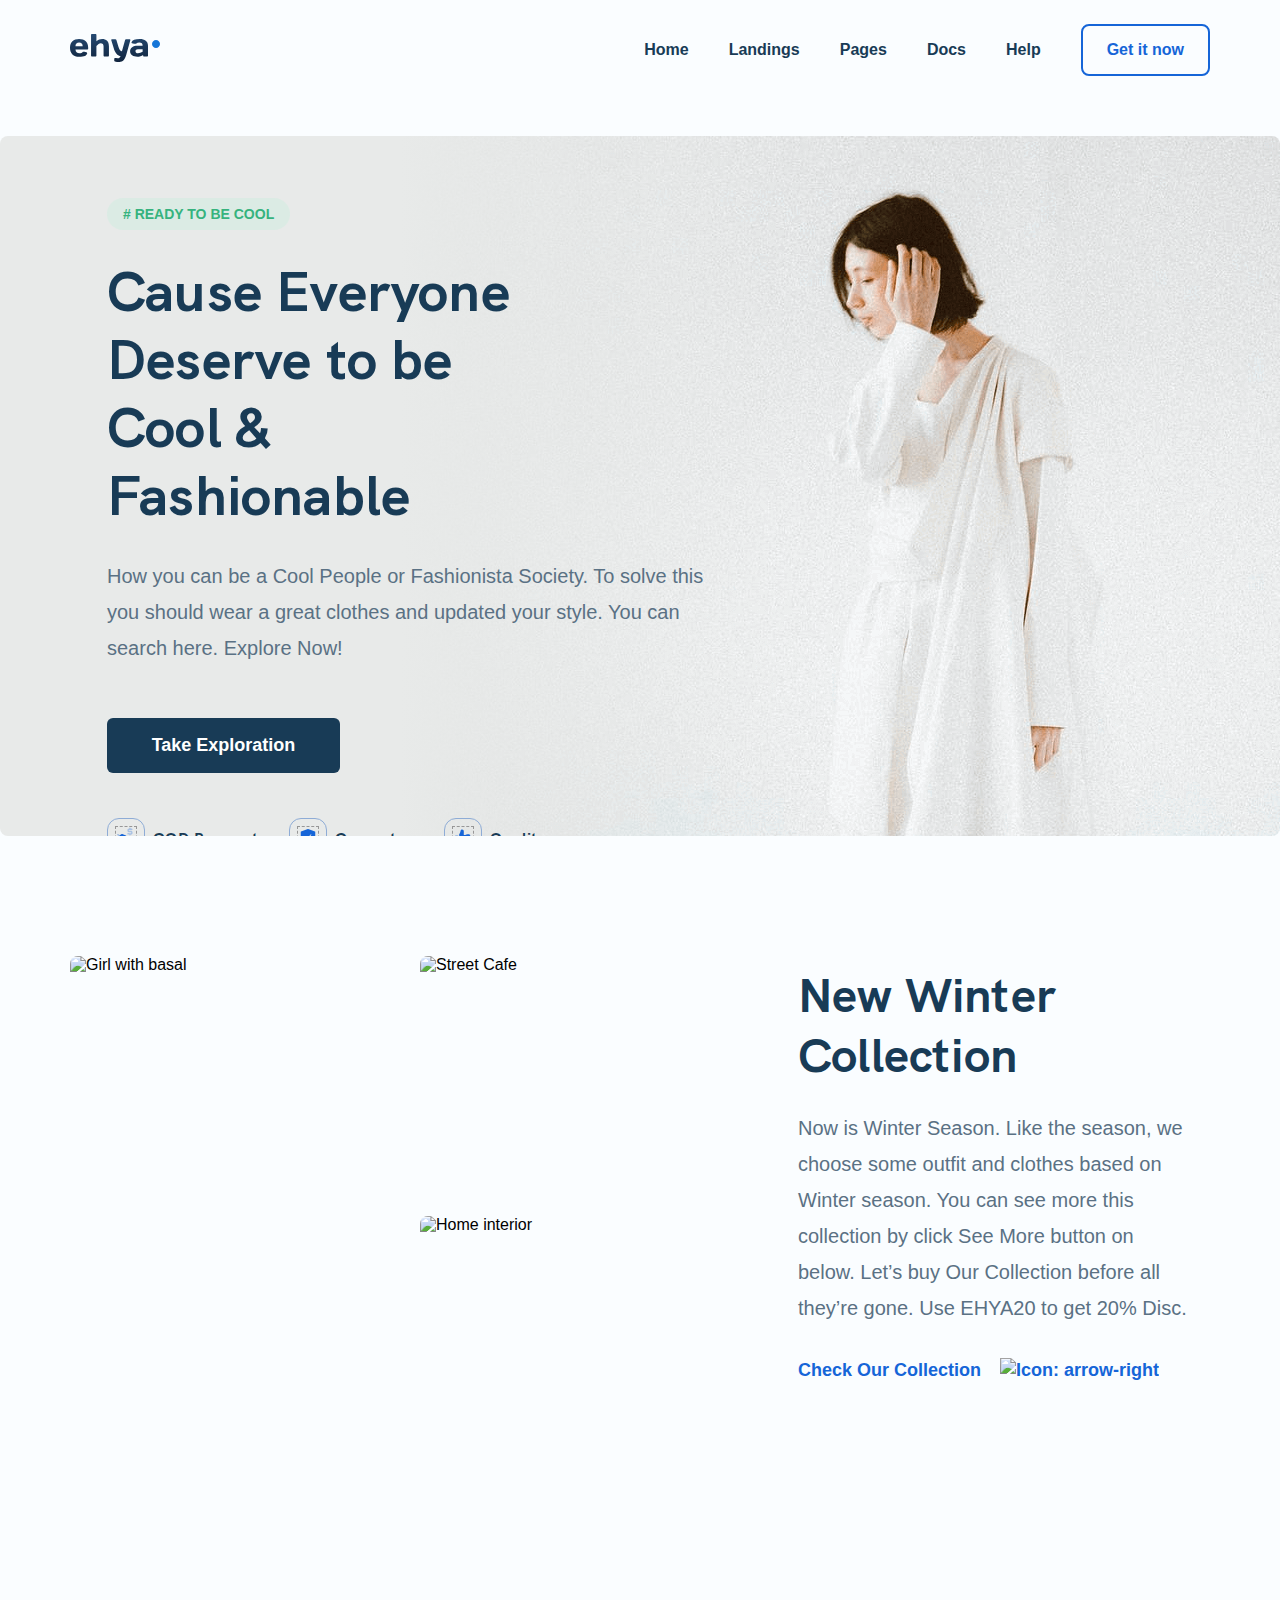
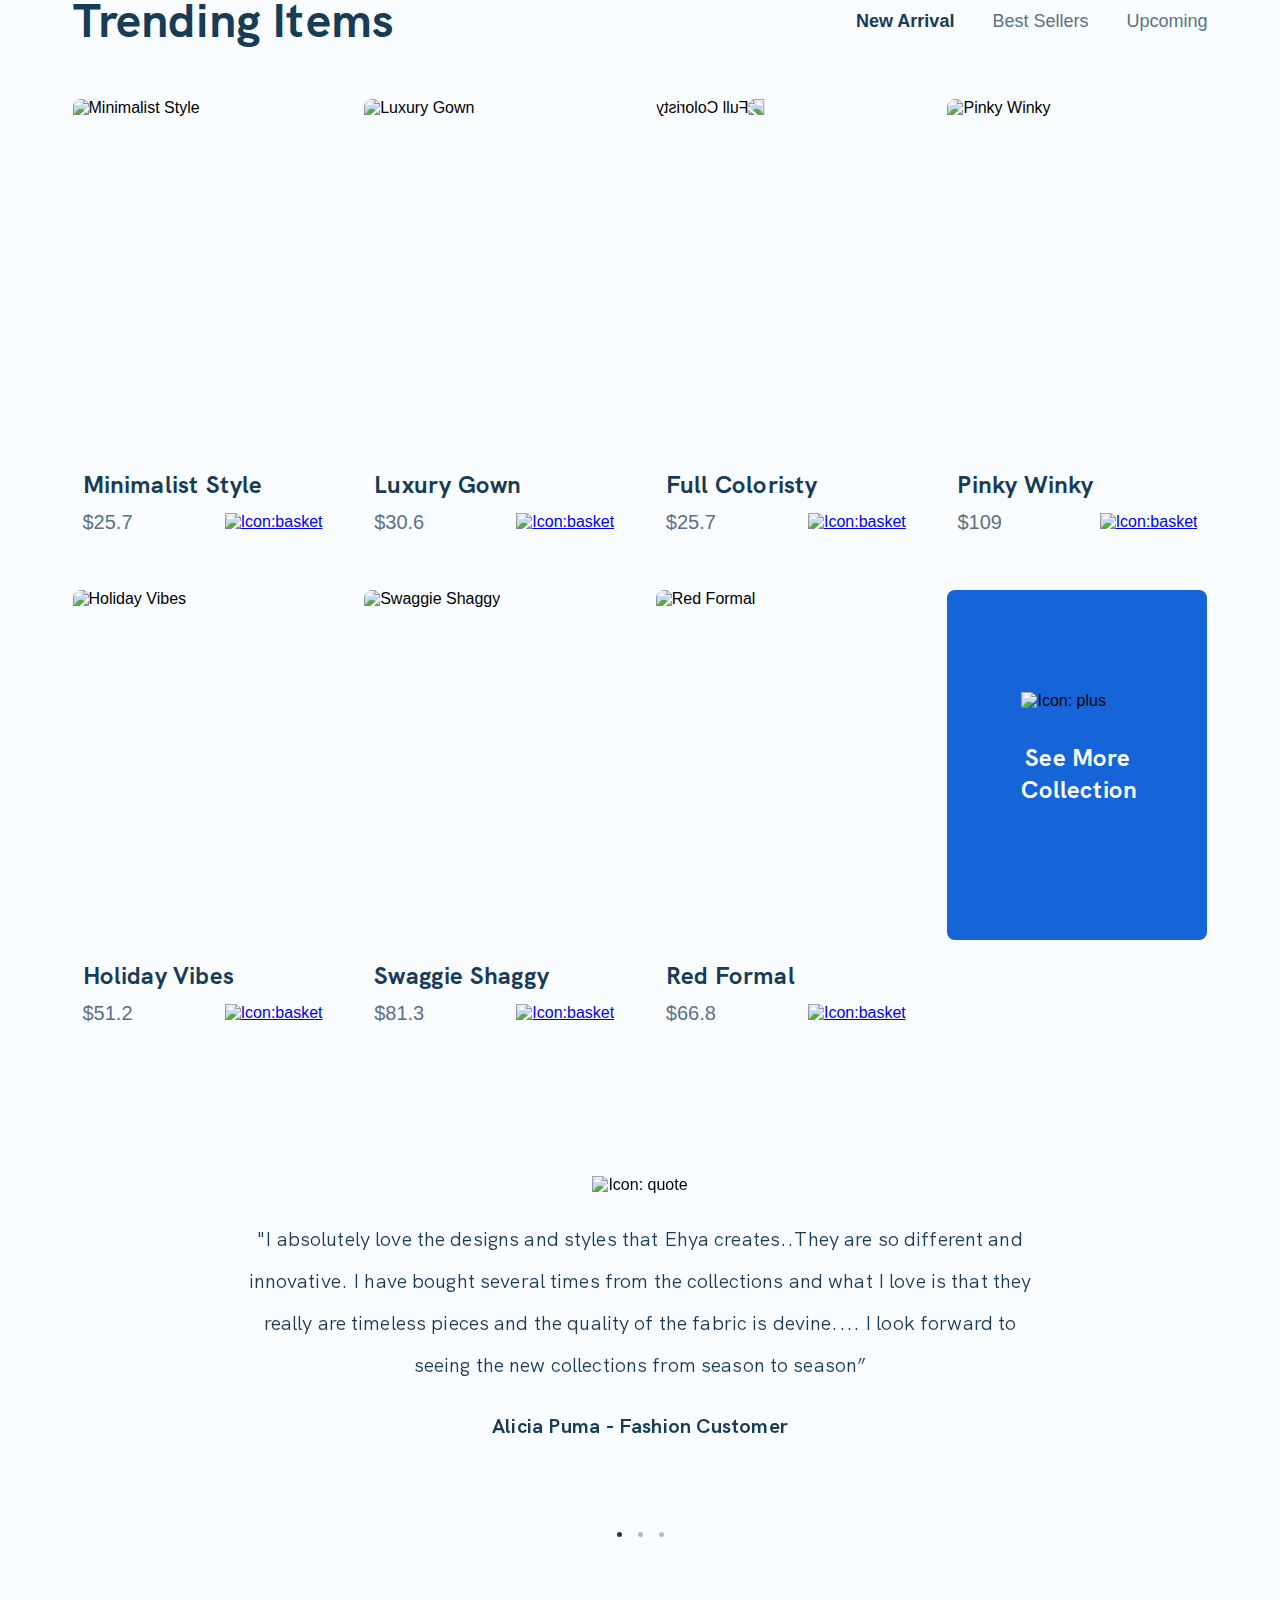
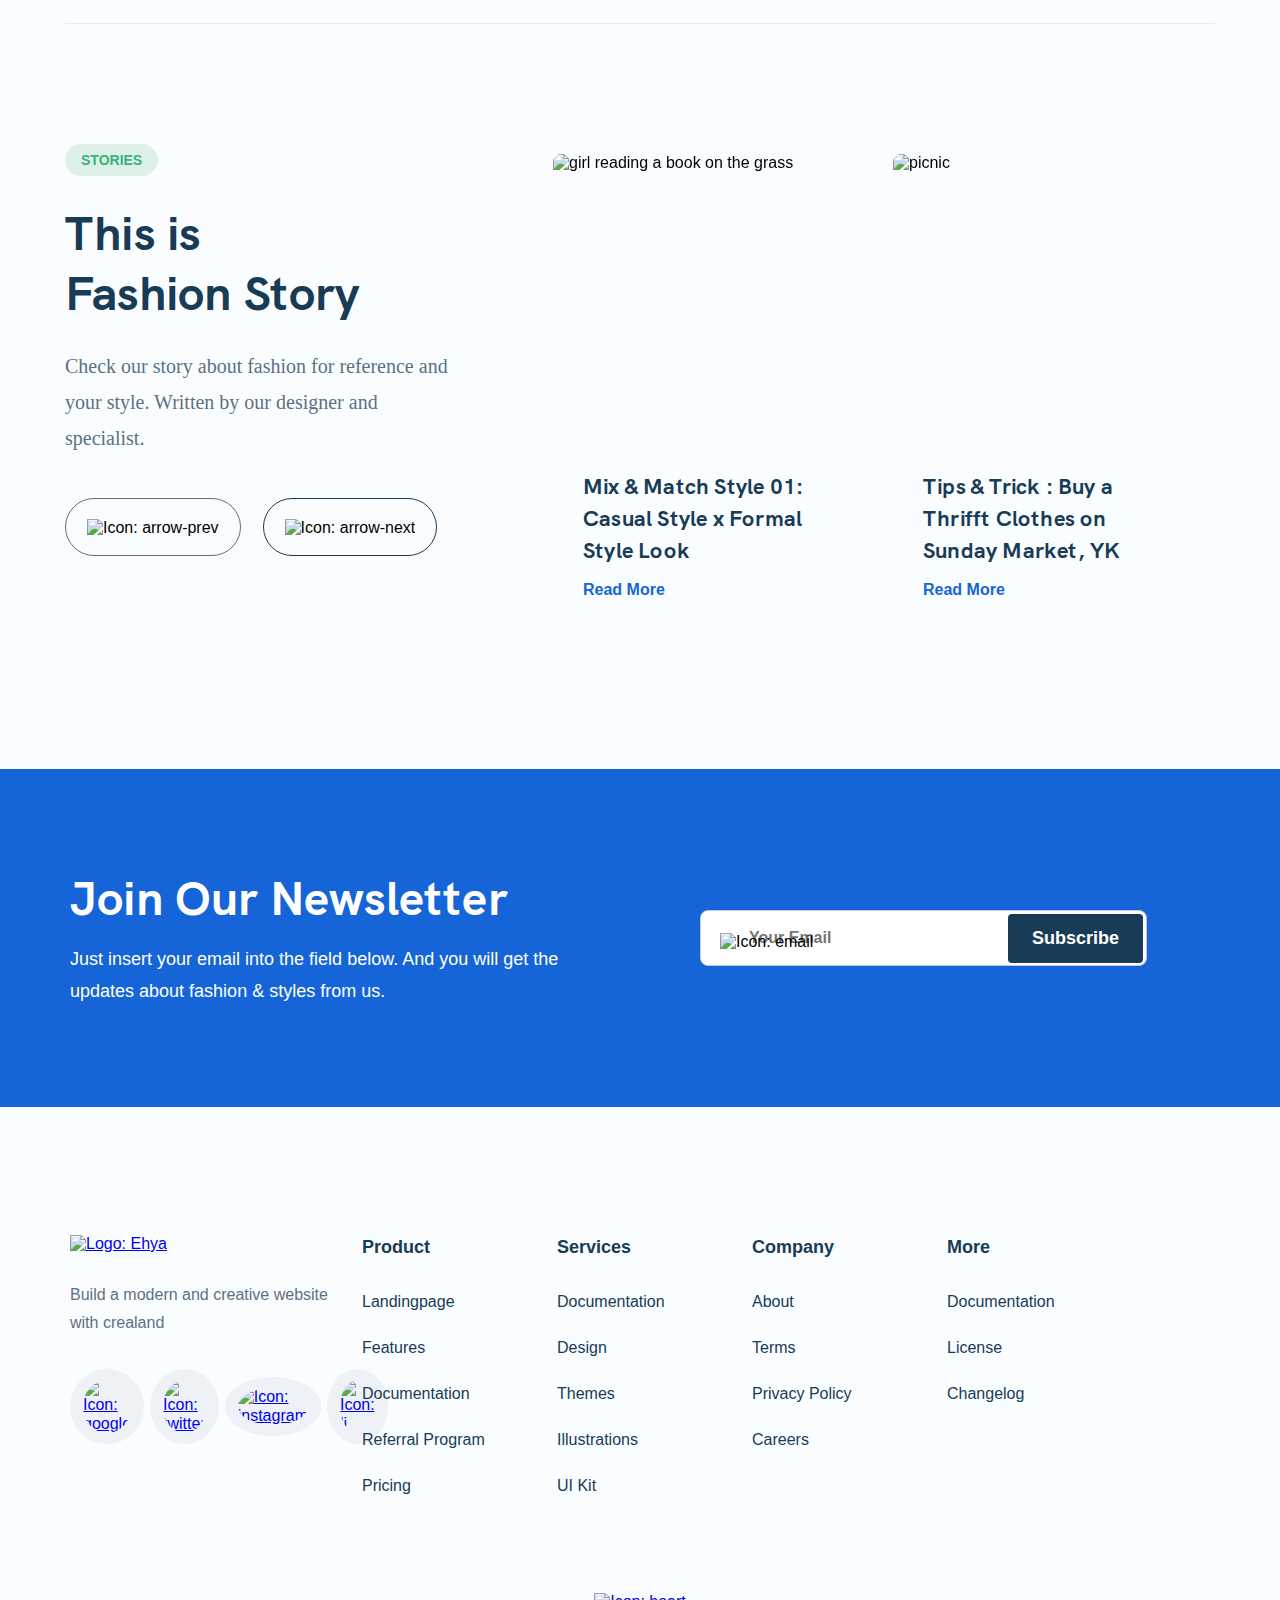
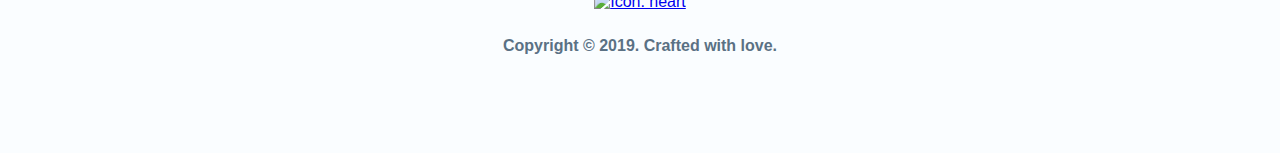
==== commit 3a6f8aff: "fix: fixed bugs in project" ====
--- a/index.html
+++ b/index.html
@@ -6,7 +6,7 @@
     <title>Ehya</title>
     <link rel="shortcut icon" href="favicon.ico" type="image/x-icon">
     <link rel="icon" href="favicon.ico" type="image/x-icon">
-    <link href="https://fonts.googleapis.com/css2?family=Open+Sans:ital,wght@0,400;0,600;0,700;1,300&display=swap" rel="stylesheet">
+    <link href="https://fonts.googleapis.com/css2?family=Open+Sans:ital,wght@0,400;0,600;0,700;1,300&display=swap" rel="preload">
     <link rel="stylesheet" href="css/swiper-bundle.css">
     <link rel="stylesheet" href="css/style.css">
 </head>
--- a/css/style.css
+++ b/css/style.css
@@ -1,2 +1,2 @@
-*{box-sizing:border-box}body{font-family:'Open Sans', sans-serif;background-color:#FAFDFF;overflow:auto}img{max-width:100%}/*! normalize.css v8.0.1 | MIT License | github.com/necolas/normalize.css */html{line-height:1.15;-webkit-text-size-adjust:100%}body{margin:0}main{display:block}h1{font-size:2em;margin:0.67em 0}hr{box-sizing:content-box;height:0;overflow:visible}pre{font-family:monospace, monospace;font-size:1em}a{background-color:transparent}abbr[title]{border-bottom:none;text-decoration:underline;text-decoration:underline dotted}b,strong{font-weight:bolder}code,kbd,samp{font-family:monospace, monospace;font-size:1em}small{font-size:80%}sub,sup{font-size:75%;line-height:0;position:relative;vertical-align:baseline}sub{bottom:-0.25em}sup{top:-0.5em}img{border-style:none}button,input,optgroup,select,textarea{font-family:inherit;font-size:100%;line-height:1.15;margin:0}button,input{overflow:visible}button,select{text-transform:none}button,[type="button"],[type="reset"],[type="submit"]{-webkit-appearance:button}button::-moz-focus-inner,[type="button"]::-moz-focus-inner,[type="reset"]::-moz-focus-inner,[type="submit"]::-moz-focus-inner{border-style:none;padding:0}button:-moz-focusring,[type="button"]:-moz-focusring,[type="reset"]:-moz-focusring,[type="submit"]:-moz-focusring{outline:1px dotted ButtonText}fieldset{padding:0.35em 0.75em 0.625em}legend{box-sizing:border-box;color:inherit;display:table;max-width:100%;padding:0;white-space:normal}progress{vertical-align:baseline}textarea{overflow:auto}[type="checkbox"],[type="radio"]{box-sizing:border-box;padding:0}[type="number"]::-webkit-inner-spin-button,[type="number"]::-webkit-outer-spin-button{height:auto}[type="search"]{-webkit-appearance:textfield;outline-offset:-2px}[type="search"]::-webkit-search-decoration{-webkit-appearance:none}::-webkit-file-upload-button{-webkit-appearance:button;font:inherit}details{display:block}summary{display:list-item}template{display:none}[hidden]{display:none}@font-face{font-family:'HK Grotesk';src:url("../fonts/HKGrotesk-Regular.woff2") format("woff2");src:url("../fonts/HKGrotesk-Regular.woff") format("woff");font-weight:400;font-style:normal}@font-face{font-family:'HK Grotesk';src:url("../fonts/HKGrotesk-Bold.woff2") format("woff2");src:url("../fonts/HKGrotesk-Bold.woff") format("woff");font-weight:600;font-style:bold}.header{background-color:#FAFDFF}.header__wrapper{height:100px;display:flex;justify-content:space-between;align-items:center}.header__container{max-width:1140px;width:90%;margin:auto}.header-button{display:none;width:22px;height:18px;padding:0;align-items:center;flex-direction:column;justify-content:space-between;background-color:#FAFDFF;border:none;outline:none;cursor:pointer}.header-button__line{height:2px;width:22px;background-color:#183B56}.nav__ul{display:flex;list-style:none;align-items:center;padding:0;margin:0}.nav__li:not(:first-child){margin-left:40px}.nav__link{text-decoration:none;color:#183B56;font-weight:600;font-size:16px;line-height:22px}.nav__link--arrow{margin-left:4px;height:100%;vertical-align:middle}.nav__button{color:#1565D8;background-color:#FAFDFF;font-weight:bold;font-size:16px;line-height:22px;border:2px solid #1565D8;border-radius:8px;padding:13px 24px;cursor:pointer;outline:none}.mobile{display:none}.hero{padding:36px 0 120px}.hero__container{max-width:1280px;margin:auto}.hero__wrapper{position:relative;height:700px;max-width:1280px;background-color:#E8EAE9;overflow:hidden;border-radius:8px;background-image:url(../img/hero-background.png);background-repeat:no-repeat;background-position:400px -330px}.hero__wrapper::before{content:"";position:absolute;top:0;left:400px;bottom:0;right:0;width:100%;height:100%;background:linear-gradient(270deg, rgba(238,238,238,0.0001) 67.34%, #E8EAE9 100%)}.hero__information{position:absolute;top:62px;left:107px;bottom:48px;max-width:600px}.hero__hashtag{display:inline-block;font-weight:600;font-size:14px;line-height:20px;color:#36b37e;text-transform:uppercase;background-color:#d7ece3c5;border-radius:2000px;padding:6px 16px;margin:0 0 28px 0}.hero__title{max-width:474px;font-family:"HK Grotesk";font-style:normal;font-weight:bold;font-size:56px;line-height:68px;letter-spacing:0.2px;margin:0 0 28px 0;color:#183B56}.hero__text{font-weight:normal;font-size:20px;line-height:36px;color:#5A7184;margin:0 0 52px 0}.hero__button{color:#ffffff;font-weight:bold;font-size:18px;line-height:25px;padding:15px 24px;background-color:#183B56;border:none;border-radius:6px;outline:none;cursor:pointer;margin:0 0 48px 0;width:233px}.advantages__ul{margin:0;padding:0;list-style:none;display:flex;height:36px}.advantages__li{display:flex;align-items:center;font-family:"HK Grotesk";font-style:normal;font-weight:600;font-size:16px;line-height:20px;letter-spacing:0.2px;color:#183B56}.advantages__li--images{display:inline-block;border:1px dashed #979797;height:22px;width:22px}.advantages__li:not(:last-child){margin-right:30px}.advantages__border{padding:7px;border:1px solid #8eacd6;border-radius:12px;margin-right:8px}.collection__container{max-width:1280px;margin:auto}.collection__wrapper{max-width:1140px;margin:auto;display:flex;padding:0 0 145px 0}.collection__pictures{display:flex;width:670px}.collection__image{border-radius:8px}.collection__image--big{height:490px;width:320px;object-fit:cover;margin-right:30px}.collection__image--little{height:230px;width:320px;object-fit:cover}.collection__little-pictures{display:flex;flex-direction:column;justify-content:space-between;height:490px;width:320px}.collection__info{padding:10px 20px 55px 58px;width:470px}.collection__title{width:100%;font-family:"HK Grotesk";font-style:normal;font-weight:bold;font-size:48px;line-height:60px;letter-spacing:0.2px;margin:0 0 24px 0;color:#183B56}.collection__text{font-weight:normal;font-size:20px;line-height:36px;color:#5A7184;margin:0 0 32px 0}.collection__link{text-decoration:none;font-weight:bold;font-size:18px;line-height:25px;color:#1565D8}.collection__arrow{margin-left:19px}.items__container{max-width:1280px;margin:auto}.items__wrapper{max-width:1135px;margin:auto;padding:0 0 95px 0}.items__text{display:flex;justify-content:space-between;align-items:center;margin:0 0 48px 0}.items__title{font-family:"HK Grotesk";font-style:normal;font-weight:bold;font-size:48px;line-height:60px;letter-spacing:0.2px;color:#183B56;margin:0}.items__ul{display:flex;list-style:none;margin:0;padding:0}.items__li{margin-left:38px;font-size:18px;line-height:25px;color:#5A7184;cursor:pointer}.items__li--active{font-size:18px;line-height:25px;color:#183B56;font-weight:bold}.items__cards{flex-wrap:wrap;justify-content:space-between;display:none}.items__cards--active{display:flex}.card{position:relative;height:441px;width:260px;overflow:hidden;margin-bottom:50px}.card__wrapper{height:350px;width:260px;border-radius:8px;overflow:hidden}.card__image{object-fit:cover;z-index:1}.card__image--one{width:100%;height:100%;object-position:0 0}.card__image--two{width:220%;height:220%;object-position:-105px -38px}.card__image--three{width:160%;height:160%;transform:scale(-1, 1);object-position:-50px -35px}.card__image--four{width:160%;height:160%;object-position:-60px -120px}.card__image--five{width:130%;height:130%;object-position:-20px -20px}.card__image--six{width:250%;height:250%;object-position:-140px -47px}.card__image--seven{width:205%;height:205%;object-position:-110px -5px}.card__info{position:absolute;left:0;right:0;bottom:0;top:350px;background-color:#FAFDFF;z-index:2;padding:20px 10px 1px;height:91px;width:260px}.card__title{margin:0 0 3PX;font-family:"HK Grotesk";font-style:normal;font-weight:bold;font-size:24px;line-height:32px;color:#183B56;letter-spacing:0.2px}.card__pricetag{display:flex;justify-content:space-between;aligh-items:center}.card__price{font-weight:normal;font-size:20px;line-height:36px;color:#5A7184}.card-collection{background-color:#1565D8;display:flex;flex-direction:column;justify-content:center;border-radius:8px;height:350px;width:260px;padding:0 74px;cursor:pointer;outline:none}.card-collection__title{font-family:"HK Grotesk";font-style:normal;font-weight:bold;font-size:24px;line-height:32px;text-align:center;letter-spacing:0.2px;color:#fff}.card__link{display:flex;align-items:center}.card__basket:hover{opacity:0.8;transition-duration:0.4s}.feedback__container{max-width:1280px;margin:auto;padding:0 0 72px}.feedback__wrapper{max-width:800px;margin:auto;display:flex;flex-direction:column;align-items:center}.feedback__quote{margin-bottom:24px}.feedback__text{font-family:HK Grotesk;font-style:normal;font-weight:normal;font-size:20px;line-height:42px;text-align:center;letter-spacing:0.133333px;color:#183B56;margin:0 0 28px}.feedback__author{font-family:HK Grotesk;font-style:normal;font-weight:bold;font-size:20px;line-height:24px;text-align:center;letter-spacing:0.2px;color:#183B56;margin:0 0 53px}.slider1{max-width:800px;height:375px}.swiper-button-prev,.swiper-button-next{color:transparent}.story__container{max-width:1150px;margin:auto}.story__wrapper{padding:120px 0 140px;display:flex;justify-content:space-between}.story__info{display:flex;flex-direction:column;align-items:flex-start}.story__button{display:flex}.story__tag{display:inline-block;font-weight:600;font-size:14px;line-height:20px;color:#36b37e;text-transform:uppercase;background-color:#d7ece3c5;border-radius:2000px;padding:6px 16px;margin:0 0 28px 0}.story__title{max-width:474px;font-family:"HK Grotesk";font-style:normal;font-weight:bold;font-size:48px;line-height:60px;letter-spacing:0.2px;margin:0 0 24px 0;width:300px;color:#183B56}.story__text{font-family:Open Sans;font-style:normal;font-weight:normal;font-size:20px;line-height:36px;margin-bottom:42px;width:392px;color:#5A7184}.slider{display:flex;justify-content:space-between;margin-top:10px}.slider-button-prev{background-color:#FAFDFF;border:1px solid #5A7184;border-radius:2000px;padding:20px 21px 18px;margin-right:22px;cursor:pointer;outline:none}.slider-button-next{background-color:#FAFDFF;border:1px solid #183B56;border-radius:2000px;padding:20px 21px 18px;cursor:pointer;outline:none}.slider__card{position:relative;height:475px;width:322px;overflow:hidden}.slider__image{position:absolute;object-fit:cover;object-position:-10 -50px;height:317px;width:312px;border-radius:8px 8px 0px 0px}.slider__info{position:absolute;background:#FAFDFF;left:10px;bottom:0;right:0;height:178px;z-index:10px;padding:20px 32px 20px 20px}.slider__title{font-family:HK Grotesk;font-style:normal;font-weight:600;font-size:22px;line-height:32px;letter-spacing:0.2px;color:#183B56;margin:0 0 12px 0}.slider__link{font-weight:600;font-size:16px;line-height:22px;color:#1565D8;text-decoration:none}.slider2{max-width:662px;min-height:475px;margin:0}.newsletter{background-color:#1565D8;position:relative;overflow:hidden}.newsletter__container{max-width:1140px;margin:auto}.newsletter__wrapper{max-width:1077px;padding:100px 0;display:flex;justify-content:space-between;align-items:center}.newsletter__oval{position:absolute}.newsletter__oval--before{left:0;width:95%;object-position:-720px -870px}.newsletter__oval--after{right:0;width:95%;object-position:620px -100px}.newsletter__text{display:flex;flex-direction:column;align-items:flex-start;z-index:100}.newsletter__title{font-family:HK Grotesk;font-style:normal;font-weight:bold;font-size:48px;line-height:60px;letter-spacing:0.2px;color:#ffffff;margin-bottom:14px;margin-top:0}.newsletter__description{font-size:18px;line-height:32px;color:#ffffff;width:490px}.newsletter__form{position:relative;display:flex;flex-wrap:wrap;align-items:flex-start;width:447px;box-sizing:border-box;height:56px;outline:none}.newsletter__input{border-radius:8px;overflow:hidden;width:100%;height:56px;font-weight:600;font-size:16px;line-height:22px;color:#5A7184;padding:17px 48px;border:1px solid #C3CAD9;outline:none;z-index:100;margin-bottom:10px}.newsletter__image{position:absolute;top:23px;left:20px;z-index:150}.newsletter__button{position:absolute;right:4px;top:4px;font-weight:bold;font-size:18px;line-height:25px;color:#ffffff;background-color:#183B56;padding:12px 24px;border:none;border-radius:4px;outline:none;cursor:pointer;z-index:100}.error{color:#183B56}.footer__container{max-width:1140px;margin:auto;padding:128px 0 80px}.footer__wrapper{max-width:1042px}.footer__title{font-weight:bold;font-size:18px;line-height:25px;margin-bottom:31px;color:#183B56}.footer__ul{margin:0;padding:0;list-style:none}.footer__li:not(:last-child){margin-bottom:24px}.footer__item{font-size:16px;line-height:22px;color:#183B56;text-decoration:none}.footer__items{display:flex}.footer__top{display:flex;margin-bottom:96px}.footer__bottom{display:flex;flex-direction:column;align-items:center;justify-content:center}.footer__copy{font-weight:600;font-size:16px;line-height:22px;color:#5A7184;margin-top:24px}.social{width:263px;margin-right:29px}.social__logo{margin-bottom:28px}.social__text{font-size:16px;line-height:28px;color:#5A7184;margin:0 0 32px;width:263px}.social__ul{margin:0;padding:0;list-style:none;display:flex;align-items:center}.social__li{margin-right:6px}.social__image{padding:11px 13px;background:#5a718413;border-radius:50%}.product,.services,.company{margin-right:30px;width:165px;height:262px}@media (min-width: 1200px){.container{width:auto}.header-button__line{display:none}.nav__link:hover{color:#1565D8;transition-duration:0.3s}.nav__button:hover{color:#183B56;border-color:#183B56;transition-duration:0.3s}.collection__link:hover{opacity:0.8;transition-duration:0.3s}.card-collection:hover{background-color:#1565D8;opacity:0.9}.slider__link:hover{color:#183B56;transition-duration:0.3s}.slider-button-prev:hover{border-color:#183B56}.slider-button-next:hover{border-color:#5A7184}.footer__item:hover{color:#1565D8;transition-duration:0.3s}.hero__button:hover{background-color:#183B56;opacity:0.9}.newsletter__button:hover{opacity:0.9}.story__wrapper{border-top:1px solid #E5EAF4}.card__basket:hover{opacity:0.8;transition-duration:0.4s}}@media (max-width: 1200px){.header-button__line{display:none}.hero{padding:30px 0 80px}.hero__container{width:95%;margin:auto}.hero__wrapper{position:relative;background-color:#E8EAE9;overflow:hidden;border-radius:8px;background-image:url(../img/hero-background.png);background-repeat:no-repeat;background-position:260px -330px}.hero__wrapper::before{content:"";position:absolute;top:0;left:260px;bottom:0;right:0;width:100%;height:100%;background:linear-gradient(270deg, rgba(238,238,238,0.0001) 67.34%, #E8EAE9 100%)}.collection__container{width:90%;margin:auto}.collection__wrapper{display:flex;flex-direction:column;padding:0 0 80px 0}.collection__pictures{width:100%}.collection__little-pictures{width:100%}.collection__image--little{width:100%;object-fit:cover}.collection__info{padding:40px 0 0 0;width:100%}.items__container{width:80%;margin:auto}.items__wrapper{padding:0 0 32px 0}.card-collection{width:65%}.card-collection:hover{background-color:#1565D8;opacity:0.9}.story__container{width:90%}.story__wrapper{padding:80px 0 80px;display:flex;flex-direction:column;align-items:center}.story__info{flex-direction:column;align-items:center}.story__title{width:100%;margin-bottom:16px;text-align:center}.story__text{width:510px;margin-bottom:36px;text-align:center}.story__button{margin-bottom:36px}.newsletter__container{width:80%;margin:auto}.newsletter__wrapper{flex-direction:column;padding:72px 0 80px}.newsletter__oval{position:absolute}.newsletter__oval--before{left:0;width:100%;object-position:-485px -680px}.newsletter__oval--after{right:0;width:100%;object-position:500px 300px}.newsletter__title{margin-bottom:14px;text-align:center;width:100%}.newsletter__description{text-align:center;margin-bottom:56px}.footer__container{width:90%}.product,.services,.company{margin-right:15px;width:145px}.social{margin-right:20px}.slider__link:hover{color:#183B56;transition-duration:0.5s}}@media (max-width: 992px){.nav__li:not(:first-child){margin-left:30px}.nav__link:hover{color:#183B56}.nav__button:hover{color:#1565D8;border-color:#1565D8}.header__wrapper{height:64px}.header-button__line{display:none}.logo__dark{width:89px;height:28px}.items__container{max-width:608px;margin:auto}.items__wrapper{padding:0 0 32px 0}.items__text{display:flex;flex-direction:column;margin:0 0 56px}.items__title{margin:0 0 28px}.card{width:280px;margin-bottom:48px}.card__wrapper{width:280px;border-radius:8px;overflow:hidden}.card__info{width:280px}.card__image--one{width:100%;height:100%;object-position:0px 0px}.card__image--two{width:220%;height:220%;object-position:-90px -40px}.card__image--three{width:160%;height:160%;transform:scale(-1, 1);object-position:-25 px -40px}.card__image--four{width:160%;height:160%;object-position:-60px -120px}.card__image--five{width:125%;height:125%;object-position:-12px -15px}.card__image--six{width:250%;height:250%;object-position:-120px -45px}.card__image--seven{width:210%;height:200%;object-position:-120px -5px}.card__basket:hover{opacity:1}.card-collection{width:280px}.card-collection:hover{background-color:#1565D8;opacity:1}.feedback__container{max-width:630px;margin:auto;padding:0 0 80px}.feedback__quote{margin-bottom:12px}.feedback__text{margin-bottom:36px}.feedback__author{margin-bottom:41px}.footer__container{max-width:672px;margin:auto;padding:64px 0 64px}.footer__wrapper{max-width:641px}.footer__top{margin-bottom:0}.footer__items{display:flex;flex-direction:row;flex-wrap:wrap}.social{width:253px;margin-right:30px}.social__li{margin-right:6px}.product{width:165px;margin-right:28px;margin-bottom:48px}.company{width:165px;margin-right:28px}.services{width:165px;margin-right:0;margin-bottom:48px}.more{width:165px}.slider__link:hover{color:#1565D8}.slider-button-prev:hover{border-color:#5A7184}.slider-button-next:hover{border-color:#183B56}.slider1{height:415px}.newsletter__button:hover{opacity:1}}@media (max-width: 768px){.header__wrapper{height:72px}.header__container{max-width:650px}.header-button{display:flex}.nav{display:none}.mobile--visible{display:block;position:fixed;top:10px;left:8px;right:8px;background-color:#ffffff;box-shadow:0px 16px 48px rgba(0,0,0,0.16);padding:36px 24px;z-index:150;height:284px}.mobile__close{position:absolute;right:20px;top:16px}.menu__ul{list-style:none;margin:0;padding:0}.menu__li{margin-bottom:20px}.menu__link{text-decoration:none;font-weight:600;font-size:16px;line-height:22px;text-align:center;color:#183B56}.menu__button{font-weight:bold;font-size:16px;line-height:22px;color:#1565D8;background-color:#fff;width:100%;padding:9px;border:2px solid #1565D8;border-radius:8px}.hero{padding:30px 0 80px}.hero__container{width:95%;margin:auto}.hero__wrapper{max-height:624px;background-position:50px -360px}.hero__wrapper::before{left:50px}.hero__information{position:absolute;top:36px;left:28px;bottom:36px}.hero__hashtag{margin:0 0 24px}.hero__title{font-size:48px;line-height:60px;width:407px;margin:0 0 20px 0}.hero__text{font-size:18px;line-height:32px;width:400px;margin:0 0 36px 0}.hero__button{font-size:16px;margin:0 0 40px 0}.advantages__ul{display:flex;align-items:flex-start;height:36px}.advantages__li:not(:last-child){margin-right:20px;margin-bottom:20px}.collection__container{width:672px;margin:auto}.collection__wrapper{display:flex;flex-direction:column;padding:0 0 80px 0}.collection__image--little{width:100%;object-fit:cover}.collection__info{padding:40px 0 0 0}.collection__title{font-weight:bold;font-size:48px;line-height:60px;max-width:672px;margin:0 0 18px 0}.collection__text{font-size:20px;line-height:36px;margin:0 0 30px 0}.items__container{max-width:608px;margin:auto}.items__wrapper{padding:0 0 32px 0}.items__text{display:flex;flex-direction:column;margin:0 0 56px}.items__title{margin:0 0 28px}.card{width:280px;margin-bottom:48px}.card__wrapper{width:280px;border-radius:8px;overflow:hidden}.card__info{width:280px}.card__image--one{width:100%;height:100%;object-position:0px 0px}.card__image--two{width:220%;height:220%;object-position:-90px -40px}.card__image--three{width:160%;height:160%;transform:scale(-1, 1);object-position:-25 px -40px}.card__image--four{width:160%;height:160%;object-position:-60px -120px}.card__image--five{width:125%;height:125%;object-position:-12px -15px}.card__image--six{width:250%;height:250%;object-position:-120px -45px}.card__image--seven{width:210%;height:200%;object-position:-120px -5px}.card-collection{width:280px}.newsletter__oval{position:absolute}.newsletter__oval--before{left:0;width:100%;object-position:-430px -480px}.newsletter__oval--after{right:0;width:100%;object-position:380px 300px}}@media (max-width: 740px){.items__container{width:90%;margin:auto}.items__wrapper{padding:0 0 28px 0}.items__text{display:flex;flex-direction:column;margin:0 0 36px}.items__title{font-size:28px;line-height:36px;margin:0 0 24px}.items__ul{display:flex;justify-content:space-between}.items__li{font-size:16px;line-height:22px;margin-left:0}.items__li:not(:last-child){margin-right:16px}.card{width:140px;height:234px;margin-bottom:20px}.card__info{position:absolute;left:0;right:0;bottom:0;top:170px;background-color:#FAFDFF;z-index:2;padding:13px 4px 4px;width:100%;height:64px;z-index:100;padding:13px 4px 4px 0}.card__wrapper{height:170px;width:140px;border-radius:8px;overflow:hidden}.card__image--two{width:200%;height:200%;object-position:-35px -15px}.card__image--three{width:140%;height:140%;transform:scale(-1, 1);object-position:-5px -15px}.card__image--four{width:140%;height:140%;object-position:-10px -45px}.card__image--five{width:130%;height:130%;object-position:-5px -10px}.card__image--six{width:200%;height:200%;object-position:-30px -15px}.card__image--seven{width:160%;height:160%;object-position:-25px 0}.card__pricetag{display:flex;justify-content:flex-start;align-items:center}.card__title{font-size:16px;line-height:20px}.card__price{font-size:14px;line-height:24px;margin-right:12px}.card__basket{height:32px;width:14px}.card-collection{background-color:#1565D8;display:flex;flex-direction:column;justify-content:center;align-items:center;border-radius:8px;height:170px;width:140px;padding:0}.card-collection__title{font-family:"HK Grotesk";font-style:normal;font-weight:bold;font-size:20px;line-height:24px;text-align:center;letter-spacing:0.2px;color:#fff;margin:21px 0 0}.collection__container{width:90%;margin:auto}.collection__wrapper{display:flex;padding:0 0 64px 0}.collection__pictures{flex-direction:column;width:100%}.collection__image{width:100%;object-fit:cover;margin:0}.collection__image--big{height:300px}.collection__image--little{width:48%;height:97px}.collection__little-pictures{display:flex;flex-direction:row;margin-top:14px;height:97px;margin-bottom:36px;width:inherit}.collection__info{padding:0}.collection__title{font-size:28px;line-height:36px;margin:0 0 16px 0;display:flex;justify-content:center}.collection__text{font-size:16px;line-height:28px;margin-bottom:24px;text-align:center}.collection__link{display:flex;justify-content:center}.collection__arrow{margin-left:30px}.feedback__container{max-width:90%;margin:auto;padding:0 0 64px}.feedback__quote{height:81px;width:70px;margin-bottom:13px}.feedback__text{font-size:18px;line-height:36px;margin-bottom:24px}.feedback__author{margin-bottom:29px;display:flex;flex-direction:column}.feedback__name::before{content:"- "}.story__container{width:95%;margin:auto}.story__wrapper{padding:48px 0 40px}.story__title{font-size:28px;line-height:36px;margin-bottom:16px;width:100%}.story__text{font-size:16px;line-height:28px;margin-bottom:36px;width:90%}.slider{display:flex;flex-direction:column;align-items:center;width:100%}.slider-button-prev{padding:17px 17px 15px 18px}.slider-button-next{padding:17px 17px 15px 18px}.slider__card{width:280px;height:407px;margin-bottom:24px}.slider__image{height:277px;width:270px}.slider__title{font-size:20px;line-height:24px;margin-bottom:16px}.slider__info{width:270px;height:150px;padding:20px}.slider2{width:100%}.footer__container{width:90%;padding:48px 0 64px}.footer__wrapper{width:95%;margin-left:0}.footer__items{flex-wrap:wrap;order:-1;justify-content:space-between;margin-bottom:47px}.footer__top{flex-direction:column}.footer__bottom{display:none}.footer__title{font-size:16px;line-height:22px;margin-bottom:20px}.footer__item{font-size:14px;line-height:20px}.footer__li:not(:last-child){margin-bottom:15px}.social{width:100%;margin:0;display:flex;flex-direction:column;align-items:center}.social__logo{width:77px;height:24px;margin-bottom:16px}.social__text{text-align:center;font-size:14px;line-height:24px;margin-bottom:16px}.product{width:120px;height:202px;margin:0 0 39px}.company{width:150px;height:167px;margin:0}.services{width:107px;height:202px;margin:0 0 39px}.more{width:102px;height:132px;margin:0}}@media (max-width: 640px){.card-collection{width:140px}.company{width:100px}}@media (max-width: 576px){.header__wrapper{height:64px}.header__container{width:90%}.hero{padding:24px 0 64px}.hero__container{width:100%;margin:0}.hero__wrapper{background-position:-20px -360px}.hero__wrapper::before{left:-40px}.newsletter__container{width:90%;margin:auto;padding:64px 0 64px;height:414px}.newsletter__wrapper{flex-direction:column;width:100%;padding:0}.newsletter__text{width:100%}.newsletter__title{font-size:28px;line-height:36px;margin-bottom:24px;width:100%;text-align:center}.newsletter__description{font-size:16px;line-height:28px;width:100%;text-align:center;margin:auto}.newsletter__form{width:100%;margin-top:36px}.newsletter__input{height:48px}.newsletter__button{position:static;width:100%;border-radius:8px;top:0;right:0;bottom:0;padding:12px 24px 11px}.newsletter__image{top:20px}.newsletter__oval{position:absolute}.newsletter__oval--before{width:100%;object-position:-230px -100px}.newsletter__oval--after{display:none}.newsletter .error{margin:0;font-size:10px}}@media (min-width: 320px) and (max-width: 480px){.hero{padding:24px 0 64px}.hero__container{width:100%;margin:0;right:0}.hero__wrapper{min-height:899px;bottom:0;left:0;right:0;background-position:-360px -360px}.hero__wrapper::before{left:0;background:linear-gradient(180deg, rgba(238,238,238,0.0001) 47.32%, #E8EAE9 65.51%)}.hero__information{top:381px;left:20px;right:20px;bottom:36px;display:flex;flex-direction:column;align-items:center;z-index:100}.hero__hashtag{font-size:14px;line-height:20px;padding:2px 26px;margin:0 0 20px}.hero__title{font-size:32px;line-height:40px;max-width:280px;text-align:center;margin:0 0 20px}.hero__text{font-size:16px;line-height:28px;max-width:280px;text-align:center;margin:0 0 22px 0}.hero__button{margin:0 0 22px 0;font-size:16px;line-height:22px;padding:13px 24px}.advantages__ul{display:flex;flex-direction:row;flex-wrap:wrap;min-width:291px;justify-content:space-around}.advantages__li--images{height:15px;width:15px}.advantages__li:not(:last-child){margin-right:16px;margin-bottom:16px}.advantages__border{padding:5px 5px 3px 5px}.collection__container{width:90%;margin:auto}.collection__wrapper{display:flex;padding:0 0 64px 0}.collection__pictures{flex-direction:column;width:100%}.collection__image{width:100%;object-fit:cover;margin:0}.collection__image--big{height:300px}.collection__image--little{width:48%;height:97px}.collection__little-pictures{display:flex;flex-direction:row;margin-top:14px;height:97px;margin-bottom:36px;width:inherit}.collection__info{padding:0}.collection__title{font-size:28px;line-height:36px;margin:0 0 16px 0;display:flex;justify-content:center}.collection__text{font-size:16px;line-height:28px;margin-bottom:24px;text-align:center}.collection__link{display:flex;justify-content:center}.collection__arrow{margin-left:30px}.items__li:not(:last-child){margin-right:14px}.card-collection{height:170px;width:140px}.slider1{height:555px}.feedback__container{min-height:555px}.feedback__wrapper{min-height:555px}.feedback__author{margin-bottom:24px}.swiper-pagination,.swiper-pagination-clickable,.swiper-pagination-bullets{height:8px}.story{border-top:1px solid #E5EAF4}}
+*{box-sizing:border-box}body{font-family:'Open Sans', sans-serif;background-color:#FAFDFF;overflow:auto}img{max-width:100%}/*! normalize.css v8.0.1 | MIT License | github.com/necolas/normalize.css */html{line-height:1.15;-webkit-text-size-adjust:100%}body{margin:0}main{display:block}h1{font-size:2em;margin:0.67em 0}hr{box-sizing:content-box;height:0;overflow:visible}pre{font-family:monospace, monospace;font-size:1em}a{background-color:transparent}abbr[title]{border-bottom:none;text-decoration:underline;text-decoration:underline dotted}b,strong{font-weight:bolder}code,kbd,samp{font-family:monospace, monospace;font-size:1em}small{font-size:80%}sub,sup{font-size:75%;line-height:0;position:relative;vertical-align:baseline}sub{bottom:-0.25em}sup{top:-0.5em}img{border-style:none}button,input,optgroup,select,textarea{font-family:inherit;font-size:100%;line-height:1.15;margin:0}button,input{overflow:visible}button,select{text-transform:none}button,[type="button"],[type="reset"],[type="submit"]{-webkit-appearance:button}button::-moz-focus-inner,[type="button"]::-moz-focus-inner,[type="reset"]::-moz-focus-inner,[type="submit"]::-moz-focus-inner{border-style:none;padding:0}button:-moz-focusring,[type="button"]:-moz-focusring,[type="reset"]:-moz-focusring,[type="submit"]:-moz-focusring{outline:1px dotted ButtonText}fieldset{padding:0.35em 0.75em 0.625em}legend{box-sizing:border-box;color:inherit;display:table;max-width:100%;padding:0;white-space:normal}progress{vertical-align:baseline}textarea{overflow:auto}[type="checkbox"],[type="radio"]{box-sizing:border-box;padding:0}[type="number"]::-webkit-inner-spin-button,[type="number"]::-webkit-outer-spin-button{height:auto}[type="search"]{-webkit-appearance:textfield;outline-offset:-2px}[type="search"]::-webkit-search-decoration{-webkit-appearance:none}::-webkit-file-upload-button{-webkit-appearance:button;font:inherit}details{display:block}summary{display:list-item}template{display:none}[hidden]{display:none}@font-face{font-family:'HK Grotesk';src:url("../fonts/HKGrotesk-Regular.woff2") format("woff2");src:url("../fonts/HKGrotesk-Regular.woff") format("woff");font-weight:400;font-style:normal}@font-face{font-family:'HK Grotesk';src:url("../fonts/HKGrotesk-Bold.woff2") format("woff2");src:url("../fonts/HKGrotesk-Bold.woff") format("woff");font-weight:600;font-style:bold}.header{background-color:#FAFDFF}.header__wrapper{height:100px;display:flex;justify-content:space-between;align-items:center}.header__container{max-width:1140px;width:90%;margin:auto}.header-button{display:none;width:22px;height:18px;padding:0;align-items:center;flex-direction:column;justify-content:space-between;background-color:#FAFDFF;border:none;outline:none;cursor:pointer}.header-button__line{height:2px;width:22px;background-color:#183B56}.nav__ul{display:flex;list-style:none;align-items:center;padding:0;margin:0}.nav__li:not(:first-child){margin-left:40px}.nav__link{text-decoration:none;color:#183B56;font-weight:600;font-size:16px;line-height:22px}.nav__link--arrow{margin-left:4px;height:100%;vertical-align:middle}.nav__button{color:#1565D8;background-color:#FAFDFF;font-weight:bold;font-size:16px;line-height:22px;border:2px solid #1565D8;border-radius:8px;padding:13px 24px;cursor:pointer;outline:none}.mobile{display:none}.hero{padding:36px 0 120px}.hero__container{max-width:1280px;margin:auto}.hero__wrapper{position:relative;height:700px;max-width:1280px;background-color:#E8EAE9;overflow:hidden;border-radius:8px;background-image:url(../img/hero-background.png);background-repeat:no-repeat;background-position:400px -330px}.hero__wrapper::before{content:"";position:absolute;top:0;left:400px;bottom:0;right:0;width:100%;height:100%;background:linear-gradient(270deg, rgba(238,238,238,0.0001) 67.34%, #E8EAE9 100%)}.hero__information{position:absolute;top:62px;left:107px;bottom:48px;max-width:600px}.hero__hashtag{display:inline-block;font-weight:600;font-size:14px;line-height:20px;color:#36b37e;text-transform:uppercase;background-color:#d7ece3c5;border-radius:2000px;padding:6px 16px;margin:0 0 28px 0}.hero__title{max-width:474px;font-family:"HK Grotesk";font-style:normal;font-weight:bold;font-size:56px;line-height:68px;letter-spacing:0.2px;margin:0 0 28px 0;color:#183B56}.hero__text{font-weight:normal;font-size:20px;line-height:36px;color:#5A7184;margin:0 0 52px 0}.hero__button{color:#ffffff;font-weight:bold;font-size:18px;line-height:25px;padding:15px 24px;background-color:#183B56;border:none;border-radius:6px;outline:none;cursor:pointer;margin:0 0 48px 0;width:233px}.advantages__ul{margin:0;padding:0;list-style:none;display:flex;height:36px}.advantages__li{display:flex;align-items:center;font-family:"HK Grotesk";font-style:normal;font-weight:600;font-size:16px;line-height:20px;letter-spacing:0.2px;color:#183B56}.advantages__li--images{display:inline-block;border:1px dashed #979797;height:22px;width:22px}.advantages__li:not(:last-child){margin-right:30px}.advantages__border{padding:7px;border:1px solid #8eacd6;border-radius:12px;margin-right:8px}.collection__container{max-width:1280px;margin:auto}.collection__wrapper{max-width:1140px;margin:auto;display:flex;padding:0 0 145px 0}.collection__pictures{display:flex;width:670px}.collection__image{border-radius:8px}.collection__image--big{height:490px;width:320px;object-fit:cover;margin-right:30px}.collection__image--little{height:230px;width:320px;object-fit:cover}.collection__little-pictures{display:flex;flex-direction:column;justify-content:space-between;height:490px;width:320px}.collection__info{padding:10px 20px 55px 58px;width:470px}.collection__title{width:100%;font-family:"HK Grotesk";font-style:normal;font-weight:bold;font-size:48px;line-height:60px;letter-spacing:0.2px;margin:0 0 24px 0;color:#183B56}.collection__text{font-weight:normal;font-size:20px;line-height:36px;color:#5A7184;margin:0 0 32px 0}.collection__link{text-decoration:none;font-weight:bold;font-size:18px;line-height:25px;color:#1565D8}.collection__arrow{margin-left:19px}.items__container{max-width:1280px;margin:auto}.items__wrapper{max-width:1135px;margin:auto;padding:0 0 95px 0}.items__text{display:flex;justify-content:space-between;align-items:center;margin:0 0 48px 0}.items__title{font-family:"HK Grotesk";font-style:normal;font-weight:bold;font-size:48px;line-height:60px;letter-spacing:0.2px;color:#183B56;margin:0}.items__ul{display:flex;list-style:none;margin:0;padding:0}.items__li{margin-left:38px;font-size:18px;line-height:25px;color:#5A7184;cursor:pointer}.items__li--active{font-size:18px;line-height:25px;color:#183B56;font-weight:bold}.items__cards{flex-wrap:wrap;justify-content:space-between;display:none}.items__cards--active{display:flex}.card{position:relative;height:441px;width:260px;overflow:hidden;margin-bottom:50px}.card__wrapper{height:350px;width:260px;border-radius:8px;overflow:hidden}.card__image{object-fit:cover;z-index:1}.card__image--one{width:100%;height:100%;object-position:0 0}.card__image--two{width:220%;height:220%;object-position:-105px -38px}.card__image--three{width:160%;height:160%;transform:scale(-1, 1);object-position:-50px -35px}.card__image--four{width:160%;height:160%;object-position:-60px -120px}.card__image--five{width:130%;height:130%;object-position:-20px -20px}.card__image--six{width:250%;height:250%;object-position:-140px -47px}.card__image--seven{width:205%;height:205%;object-position:-110px -5px}.card__info{position:absolute;left:0;right:0;bottom:0;top:350px;background-color:#FAFDFF;z-index:2;padding:20px 10px 1px;height:91px;width:260px}.card__title{margin:0 0 3PX;font-family:"HK Grotesk";font-style:normal;font-weight:bold;font-size:24px;line-height:32px;color:#183B56;letter-spacing:0.2px}.card__pricetag{display:flex;justify-content:space-between;aligh-items:center}.card__price{font-weight:normal;font-size:20px;line-height:36px;color:#5A7184}.card-collection{background-color:#1565D8;display:flex;flex-direction:column;justify-content:center;border-radius:8px;height:350px;width:260px;padding:0 74px;cursor:pointer;outline:none}.card-collection__title{font-family:"HK Grotesk";font-style:normal;font-weight:bold;font-size:24px;line-height:32px;text-align:center;letter-spacing:0.2px;color:#fff}.card__link{display:flex;align-items:center}.feedback__container{max-width:1280px;margin:auto;padding:0 0 72px}.feedback__wrapper{max-width:800px;margin:auto;display:flex;flex-direction:column;align-items:center}.feedback__quote{margin-bottom:24px}.feedback__text{font-family:HK Grotesk;font-style:normal;font-weight:normal;font-size:20px;line-height:42px;text-align:center;letter-spacing:0.133333px;color:#183B56;margin:0 0 28px}.feedback__author{font-family:HK Grotesk;font-style:normal;font-weight:bold;font-size:20px;line-height:24px;text-align:center;letter-spacing:0.2px;color:#183B56;margin:0 0 53px}.slider1{max-width:800px;height:375px}.swiper-button-prev,.swiper-button-next{color:transparent}.story__container{max-width:1150px;margin:auto}.story__wrapper{padding:120px 0 140px;display:flex;justify-content:space-between}.story__info{display:flex;flex-direction:column;align-items:flex-start}.story__button{display:flex}.story__tag{display:inline-block;font-weight:600;font-size:14px;line-height:20px;color:#36b37e;text-transform:uppercase;background-color:#d7ece3c5;border-radius:2000px;padding:6px 16px;margin:0 0 28px 0}.story__title{max-width:474px;font-family:"HK Grotesk";font-style:normal;font-weight:bold;font-size:48px;line-height:60px;letter-spacing:0.2px;margin:0 0 24px 0;width:300px;color:#183B56}.story__text{font-family:Open Sans;font-style:normal;font-weight:normal;font-size:20px;line-height:36px;margin-bottom:42px;width:392px;color:#5A7184}.slider{display:flex;justify-content:space-between;margin-top:10px}.slider-button-prev{background-color:#FAFDFF;border:1px solid #5A7184;border-radius:2000px;padding:20px 21px 18px;margin-right:22px;cursor:pointer;outline:none}.slider-button-next{background-color:#FAFDFF;border:1px solid #183B56;border-radius:2000px;padding:20px 21px 18px;cursor:pointer;outline:none}.slider__card{position:relative;height:475px;width:322px;overflow:hidden}.slider__image{position:absolute;object-fit:cover;object-position:-10 -50px;height:317px;width:312px;border-radius:8px 8px 0px 0px}.slider__info{position:absolute;background:#FAFDFF;left:10px;bottom:0;right:0;height:178px;z-index:10px;padding:20px 32px 20px 20px}.slider__title{font-family:HK Grotesk;font-style:normal;font-weight:600;font-size:22px;line-height:32px;letter-spacing:0.2px;color:#183B56;margin:0 0 12px 0}.slider__link{font-weight:600;font-size:16px;line-height:22px;color:#1565D8;text-decoration:none}.slider2{max-width:662px;min-height:475px;margin:0}.newsletter{background-color:#1565D8;position:relative;overflow:hidden}.newsletter__container{max-width:1140px;margin:auto}.newsletter__wrapper{max-width:1077px;padding:100px 0;display:flex;justify-content:space-between;align-items:center}.newsletter__oval{position:absolute}.newsletter__oval--before{left:0;width:95%;object-position:-720px -870px}.newsletter__oval--after{right:0;width:95%;object-position:620px -100px}.newsletter__text{display:flex;flex-direction:column;align-items:flex-start;z-index:100}.newsletter__title{font-family:HK Grotesk;font-style:normal;font-weight:bold;font-size:48px;line-height:60px;letter-spacing:0.2px;color:#ffffff;margin-bottom:14px;margin-top:0}.newsletter__description{font-size:18px;line-height:32px;color:#ffffff;width:490px}.newsletter__form{position:relative;display:flex;flex-wrap:wrap;align-items:flex-start;width:447px;box-sizing:border-box;height:56px;outline:none}.newsletter__input{border-radius:8px;overflow:hidden;width:100%;height:56px;font-weight:600;font-size:16px;line-height:22px;color:#5A7184;padding:17px 48px;border:1px solid #C3CAD9;outline:none;z-index:100;margin-bottom:10px}.newsletter__image{position:absolute;top:23px;left:20px;z-index:150}.newsletter__button{position:absolute;right:4px;top:4px;font-weight:bold;font-size:18px;line-height:25px;color:#ffffff;background-color:#183B56;padding:12px 24px;border:none;border-radius:4px;outline:none;cursor:pointer;z-index:100}.error{color:#183B56}.footer__container{max-width:1140px;margin:auto;padding:128px 0 80px}.footer__wrapper{max-width:1042px}.footer__title{font-weight:bold;font-size:18px;line-height:25px;margin-bottom:31px;color:#183B56}.footer__ul{margin:0;padding:0;list-style:none}.footer__li:not(:last-child){margin-bottom:24px}.footer__item{font-size:16px;line-height:22px;color:#183B56;text-decoration:none}.footer__items{display:flex}.footer__top{display:flex;margin-bottom:96px}.footer__bottom{display:flex;flex-direction:column;align-items:center;justify-content:center}.footer__copy{font-weight:600;font-size:16px;line-height:22px;color:#5A7184;margin-top:24px}.social{width:263px;margin-right:29px}.social__logo{margin-bottom:28px}.social__text{font-size:16px;line-height:28px;color:#5A7184;margin:0 0 32px;width:263px}.social__ul{margin:0;padding:0;list-style:none;display:flex;align-items:center}.social__li{margin-right:6px}.social__image{padding:11px 13px;background:#5a718413;border-radius:50%}.product,.services,.company{margin-right:30px;width:165px;height:262px}@media (min-width: 1200px){.container{width:auto}.header-button__line{display:none}.nav__link:hover{color:#1565D8;transition-duration:0.3s}.nav__button:hover{color:#183B56;border-color:#183B56;transition-duration:0.3s}.collection__link:hover{opacity:0.8;transition-duration:0.3s}.card-collection:hover{background-color:#1565D8;opacity:0.9}.slider__link:hover{color:#183B56;transition-duration:0.3s}.slider-button-prev:hover{border-color:#183B56}.slider-button-next:hover{border-color:#5A7184}.footer__item:hover{color:#1565D8;transition-duration:0.3s}.hero__button:hover{background-color:#183B56;opacity:0.9}.newsletter__button:hover{opacity:0.9}.story__wrapper{border-top:1px solid #E5EAF4}.card__basket:hover{opacity:0.8;transition-duration:0.4s}}@media (max-width: 1200px){.header-button__line{display:none}.hero{padding:30px 0 80px}.hero__container{width:95%;margin:auto}.hero__wrapper{position:relative;background-color:#E8EAE9;overflow:hidden;border-radius:8px;background-image:url(../img/hero-background.png);background-repeat:no-repeat;background-position:260px -330px}.hero__wrapper::before{content:"";position:absolute;top:0;left:260px;bottom:0;right:0;width:100%;height:100%;background:linear-gradient(270deg, rgba(238,238,238,0.0001) 67.34%, #E8EAE9 100%)}.collection__container{width:90%;margin:auto}.collection__wrapper{display:flex;flex-direction:column;padding:0 0 80px 0}.collection__pictures{width:100%}.collection__little-pictures{width:100%}.collection__image--little{width:100%;object-fit:cover}.collection__info{padding:40px 0 0 0;width:100%}.items__container{width:80%;margin:auto}.items__wrapper{padding:0 0 32px 0}.card-collection{width:65%}.card-collection:hover{background-color:#1565D8;opacity:0.9}.story__container{width:90%}.story__wrapper{padding:80px 0 80px;display:flex;flex-direction:column;align-items:center}.story__info{flex-direction:column;align-items:center}.story__title{width:100%;margin-bottom:16px;text-align:center}.story__text{width:510px;margin-bottom:36px;text-align:center}.story__button{margin-bottom:36px}.newsletter__container{width:80%;margin:auto}.newsletter__wrapper{flex-direction:column;padding:72px 0 80px}.newsletter__oval{position:absolute}.newsletter__oval--before{left:0;width:100%;object-position:-485px -680px}.newsletter__oval--after{right:0;width:100%;object-position:500px 300px}.newsletter__title{margin-bottom:14px;text-align:center;width:100%}.newsletter__description{text-align:center;margin-bottom:56px}.footer__container{width:90%}.product,.services,.company{margin-right:15px;width:145px}.social{margin-right:20px}.slider__link:hover{color:#183B56;transition-duration:0.5s}}@media (max-width: 992px){.nav__li:not(:first-child){margin-left:30px}.nav__link:hover{color:#183B56}.nav__button:hover{color:#1565D8;border-color:#1565D8}.header__wrapper{height:64px}.header-button__line{display:none}.logo__dark{width:89px;height:28px}.items__container{max-width:608px;margin:auto}.items__wrapper{padding:0 0 32px 0}.items__text{display:flex;flex-direction:column;margin:0 0 56px}.items__title{margin:0 0 28px}.card{width:280px;margin-bottom:48px}.card__wrapper{width:280px;border-radius:8px;overflow:hidden}.card__info{width:280px}.card__image--one{width:100%;height:100%;object-position:0px 0px}.card__image--two{width:220%;height:220%;object-position:-90px -40px}.card__image--three{width:160%;height:160%;transform:scale(-1, 1);object-position:-25 px -40px}.card__image--four{width:160%;height:160%;object-position:-60px -120px}.card__image--five{width:125%;height:125%;object-position:-12px -15px}.card__image--six{width:250%;height:250%;object-position:-120px -45px}.card__image--seven{width:210%;height:200%;object-position:-120px -5px}.card__basket:hover{opacity:1}.card-collection{width:280px}.card-collection:hover{background-color:#1565D8;opacity:1}.feedback__container{max-width:630px;margin:auto;padding:0 0 80px}.feedback__quote{margin-bottom:12px}.feedback__text{margin-bottom:36px}.feedback__author{margin-bottom:41px}.footer__container{max-width:672px;margin:auto;padding:64px 0 64px}.footer__wrapper{max-width:641px}.footer__top{margin-bottom:0}.footer__items{display:flex;flex-direction:row;flex-wrap:wrap}.social{width:253px;margin-right:30px}.social__li{margin-right:6px}.product{width:165px;margin-right:28px;margin-bottom:48px}.company{width:165px;margin-right:28px}.services{width:165px;margin-right:0;margin-bottom:48px}.more{width:165px}.slider__link:hover{color:#1565D8}.slider-button-prev:hover{border-color:#5A7184}.slider-button-next:hover{border-color:#183B56}.slider1{height:415px}.newsletter__button:hover{opacity:1}}@media (max-width: 768px){.header__wrapper{height:72px}.header__container{max-width:650px}.header-button{display:flex}.nav{display:none}.mobile--visible{display:block;position:fixed;top:10px;left:8px;right:8px;background-color:#ffffff;box-shadow:0px 16px 48px rgba(0,0,0,0.16);padding:36px 24px;z-index:150;height:284px}.mobile__close{position:absolute;right:20px;top:16px}.menu__ul{list-style:none;margin:0;padding:0}.menu__li{margin-bottom:20px}.menu__link{text-decoration:none;font-weight:600;font-size:16px;line-height:22px;text-align:center;color:#183B56}.menu__button{font-weight:bold;font-size:16px;line-height:22px;color:#1565D8;background-color:#fff;width:100%;padding:9px;border:2px solid #1565D8;border-radius:8px}.hero{padding:30px 0 80px}.hero__container{width:95%;margin:auto}.hero__wrapper{max-height:624px;background-position:50px -360px}.hero__wrapper::before{left:50px}.hero__information{position:absolute;top:36px;left:28px;bottom:36px}.hero__hashtag{margin:0 0 24px}.hero__title{font-size:48px;line-height:60px;width:407px;margin:0 0 20px 0}.hero__text{font-size:18px;line-height:32px;width:400px;margin:0 0 36px 0}.hero__button{font-size:16px;margin:0 0 40px 0}.advantages__ul{display:flex;align-items:flex-start;height:36px}.advantages__li:not(:last-child){margin-right:20px;margin-bottom:20px}.collection__container{width:672px;margin:auto}.collection__wrapper{display:flex;flex-direction:column;padding:0 0 80px 0}.collection__image--little{width:100%;object-fit:cover}.collection__info{padding:40px 0 0 0}.collection__title{font-weight:bold;font-size:48px;line-height:60px;max-width:672px;margin:0 0 18px 0}.collection__text{font-size:20px;line-height:36px;margin:0 0 30px 0}.items__container{max-width:608px;margin:auto}.items__wrapper{padding:0 0 32px 0}.items__text{display:flex;flex-direction:column;margin:0 0 56px}.items__title{margin:0 0 28px}.card{width:280px;margin-bottom:48px}.card__wrapper{width:280px;border-radius:8px;overflow:hidden}.card__info{width:280px}.card__image--one{width:100%;height:100%;object-position:0px 0px}.card__image--two{width:220%;height:220%;object-position:-90px -40px}.card__image--three{width:160%;height:160%;transform:scale(-1, 1);object-position:-25 px -40px}.card__image--four{width:160%;height:160%;object-position:-60px -120px}.card__image--five{width:125%;height:125%;object-position:-12px -15px}.card__image--six{width:250%;height:250%;object-position:-120px -45px}.card__image--seven{width:210%;height:200%;object-position:-120px -5px}.card-collection{width:280px}.newsletter__oval{position:absolute}.newsletter__oval--before{left:0;width:100%;object-position:-430px -480px}.newsletter__oval--after{right:0;width:100%;object-position:380px 300px}}@media (max-width: 740px){.items__container{width:90%;margin:auto}.items__wrapper{padding:0 0 28px 0}.items__text{display:flex;flex-direction:column;margin:0 0 36px}.items__title{font-size:28px;line-height:36px;margin:0 0 24px}.items__ul{display:flex;justify-content:space-between}.items__li{font-size:16px;line-height:22px;margin-left:0}.items__li:not(:last-child){margin-right:16px}.card{width:140px;height:234px;margin-bottom:20px}.card__info{position:absolute;left:0;right:0;bottom:0;top:170px;background-color:#FAFDFF;z-index:2;padding:13px 4px 4px;width:100%;height:64px;z-index:100;padding:13px 4px 4px 0}.card__wrapper{height:170px;width:140px;border-radius:8px;overflow:hidden}.card__image--two{width:200%;height:200%;object-position:-35px -15px}.card__image--three{width:140%;height:140%;transform:scale(-1, 1);object-position:-5px -15px}.card__image--four{width:140%;height:140%;object-position:-10px -45px}.card__image--five{width:130%;height:130%;object-position:-5px -10px}.card__image--six{width:200%;height:200%;object-position:-30px -15px}.card__image--seven{width:160%;height:160%;object-position:-25px 0}.card__pricetag{display:flex;justify-content:flex-start;align-items:center}.card__title{font-size:16px;line-height:20px}.card__price{font-size:14px;line-height:24px;margin-right:12px}.card__basket{height:32px;width:14px}.card-collection{background-color:#1565D8;display:flex;flex-direction:column;justify-content:center;align-items:center;border-radius:8px;height:170px;width:140px;padding:0}.card-collection__title{font-family:"HK Grotesk";font-style:normal;font-weight:bold;font-size:20px;line-height:24px;text-align:center;letter-spacing:0.2px;color:#fff;margin:21px 0 0}.collection__container{width:90%;margin:auto}.collection__wrapper{display:flex;padding:0 0 64px 0}.collection__pictures{flex-direction:column;width:100%}.collection__image{width:100%;object-fit:cover;margin:0}.collection__image--big{height:300px}.collection__image--little{width:48%;height:97px}.collection__little-pictures{display:flex;flex-direction:row;margin-top:14px;height:97px;margin-bottom:36px;width:inherit}.collection__info{padding:0}.collection__title{font-size:28px;line-height:36px;margin:0 0 16px 0;display:flex;justify-content:center}.collection__text{font-size:16px;line-height:28px;margin-bottom:24px;text-align:center}.collection__link{display:flex;justify-content:center}.collection__arrow{margin-left:30px}.feedback__container{max-width:90%;margin:auto;padding:0 0 64px}.feedback__quote{height:81px;width:70px;margin-bottom:13px}.feedback__text{font-size:18px;line-height:36px;margin-bottom:24px}.feedback__author{margin-bottom:29px;display:flex;flex-direction:column}.feedback__name::before{content:"- "}.story__container{width:95%;margin:auto}.story__wrapper{padding:48px 0 40px}.story__title{font-size:28px;line-height:36px;margin-bottom:16px;width:100%}.story__text{font-size:16px;line-height:28px;margin-bottom:36px;width:90%}.slider{display:flex;flex-direction:column;align-items:center;width:100%}.slider-button-prev{padding:17px 17px 15px 18px}.slider-button-next{padding:17px 17px 15px 18px}.slider__card{width:280px;height:407px;margin-bottom:24px}.slider__image{height:277px;width:270px}.slider__title{font-size:20px;line-height:24px;margin-bottom:16px}.slider__info{width:270px;height:150px;padding:20px}.slider2{width:100%}.footer__container{width:90%;padding:48px 0 64px}.footer__wrapper{width:95%;margin-left:0}.footer__items{flex-wrap:wrap;order:-1;justify-content:space-between;margin-bottom:47px}.footer__top{flex-direction:column}.footer__bottom{display:none}.footer__title{font-size:16px;line-height:22px;margin-bottom:20px}.footer__item{font-size:14px;line-height:20px}.footer__li:not(:last-child){margin-bottom:15px}.social{width:100%;margin:0;display:flex;flex-direction:column;align-items:center}.social__logo{width:77px;height:24px;margin-bottom:16px}.social__text{text-align:center;font-size:14px;line-height:24px;margin-bottom:16px}.product{width:120px;height:202px;margin:0 0 39px}.company{width:150px;height:167px;margin:0}.services{width:107px;height:202px;margin:0 0 39px}.more{width:102px;height:132px;margin:0}}@media (max-width: 640px){.card-collection{width:140px}.company{width:100px}}@media (max-width: 576px){.header__wrapper{height:64px}.header__container{width:90%}.hero{padding:24px 0 64px}.hero__container{width:100%;margin:0}.hero__wrapper{background-position:-20px -360px}.hero__wrapper::before{left:-40px}.newsletter__container{width:90%;margin:auto;padding:64px 0 64px;height:414px}.newsletter__wrapper{flex-direction:column;width:100%;padding:0}.newsletter__text{width:100%}.newsletter__title{font-size:28px;line-height:36px;margin-bottom:24px;width:100%;text-align:center}.newsletter__description{font-size:16px;line-height:28px;width:100%;text-align:center;margin:auto}.newsletter__form{width:100%;margin-top:36px}.newsletter__input{height:48px}.newsletter__button{position:static;width:100%;border-radius:8px;top:0;right:0;bottom:0;padding:12px 24px 11px}.newsletter__image{top:20px}.newsletter__oval{position:absolute}.newsletter__oval--before{width:100%;object-position:-230px -100px}.newsletter__oval--after{display:none}.newsletter .error{margin:0;font-size:10px}}@media (min-width: 320px) and (max-width: 480px){.hero{padding:24px 0 64px}.hero__container{width:100%;margin:0;right:0}.hero__wrapper{min-height:899px;bottom:0;left:0;right:0;background-position:-360px -360px}.hero__wrapper::before{left:0;background:linear-gradient(180deg, rgba(238,238,238,0.0001) 47.32%, #E8EAE9 65.51%)}.hero__information{top:381px;left:20px;right:20px;bottom:36px;display:flex;flex-direction:column;align-items:center;z-index:100}.hero__hashtag{font-size:14px;line-height:20px;padding:2px 26px;margin:0 0 20px}.hero__title{font-size:32px;line-height:40px;max-width:280px;text-align:center;margin:0 0 20px}.hero__text{font-size:16px;line-height:28px;max-width:280px;text-align:center;margin:0 0 22px 0}.hero__button{margin:0 0 22px 0;font-size:16px;line-height:22px;padding:13px 24px}.advantages__ul{display:flex;flex-direction:row;flex-wrap:wrap;min-width:291px;justify-content:space-around}.advantages__li--images{height:15px;width:15px}.advantages__li:not(:last-child){margin-right:16px;margin-bottom:16px}.advantages__border{padding:5px 5px 3px 5px}.collection__container{width:90%;margin:auto}.collection__wrapper{display:flex;padding:0 0 64px 0}.collection__pictures{flex-direction:column;width:100%}.collection__image{width:100%;object-fit:cover;margin:0}.collection__image--big{height:300px}.collection__image--little{width:48%;height:97px}.collection__little-pictures{display:flex;flex-direction:row;margin-top:14px;height:97px;margin-bottom:36px;width:inherit}.collection__info{padding:0}.collection__title{font-size:28px;line-height:36px;margin:0 0 16px 0;display:flex;justify-content:center}.collection__text{font-size:16px;line-height:28px;margin-bottom:24px;text-align:center}.collection__link{display:flex;justify-content:center}.collection__arrow{margin-left:30px}.items__li:not(:last-child){margin-right:14px}.card-collection{height:170px;width:140px}.slider1{height:555px}.feedback__container{min-height:555px}.feedback__wrapper{min-height:555px}.feedback__author{margin-bottom:24px}.swiper-pagination,.swiper-pagination-clickable,.swiper-pagination-bullets{height:8px}.story{border-top:1px solid #E5EAF4}}
 /*# sourceMappingURL=style.css.map */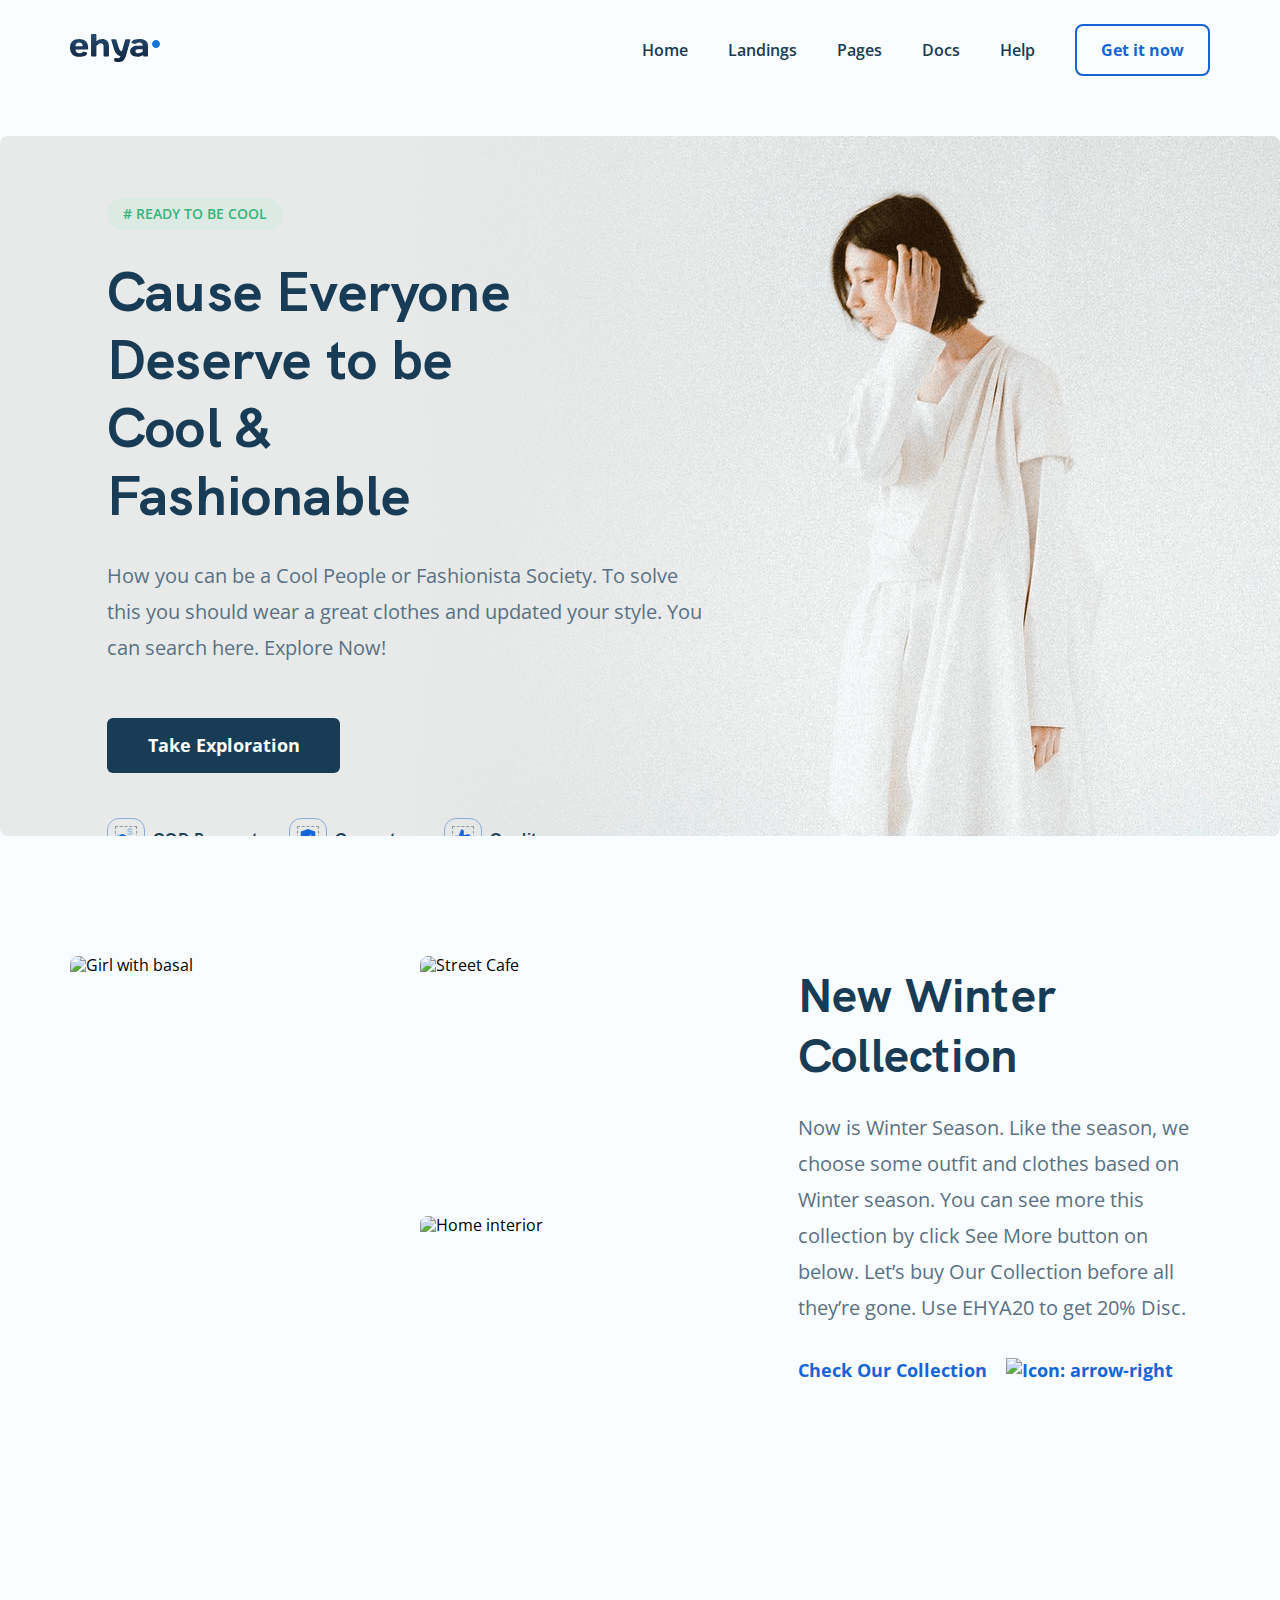
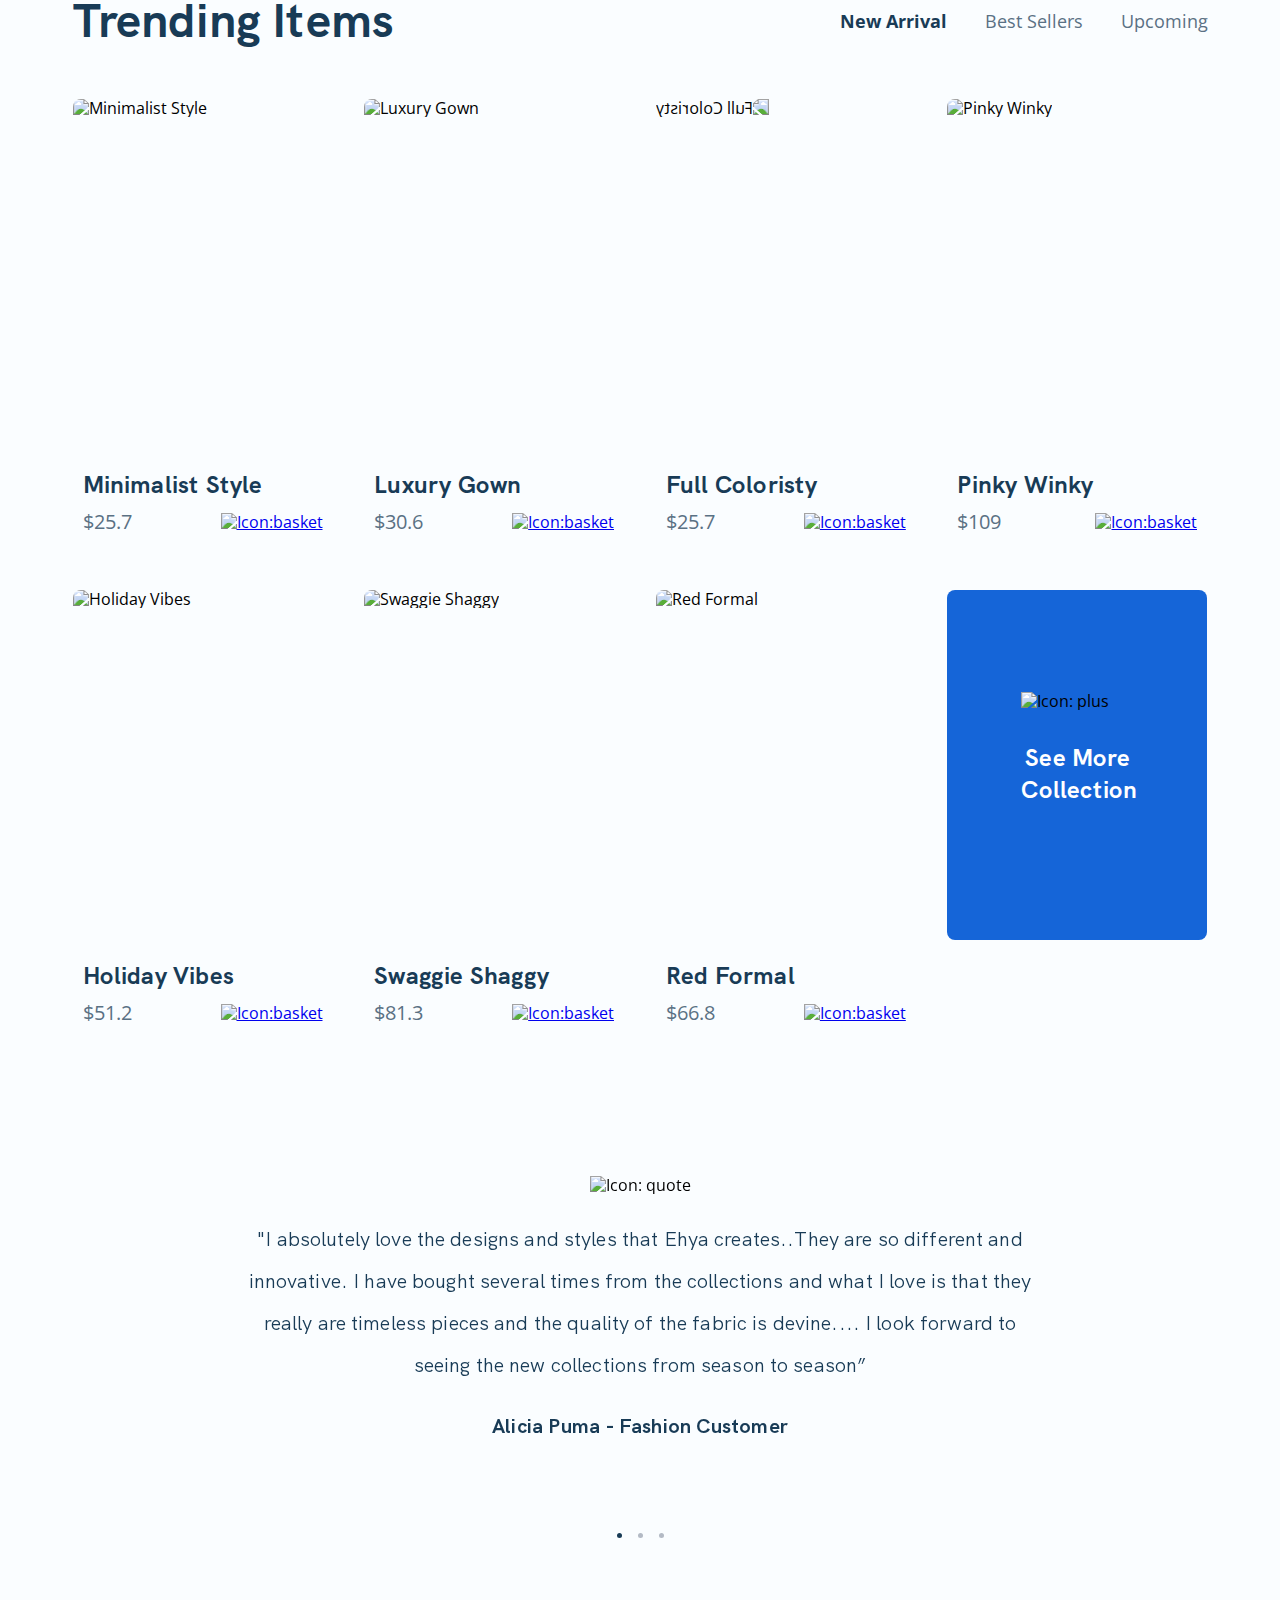
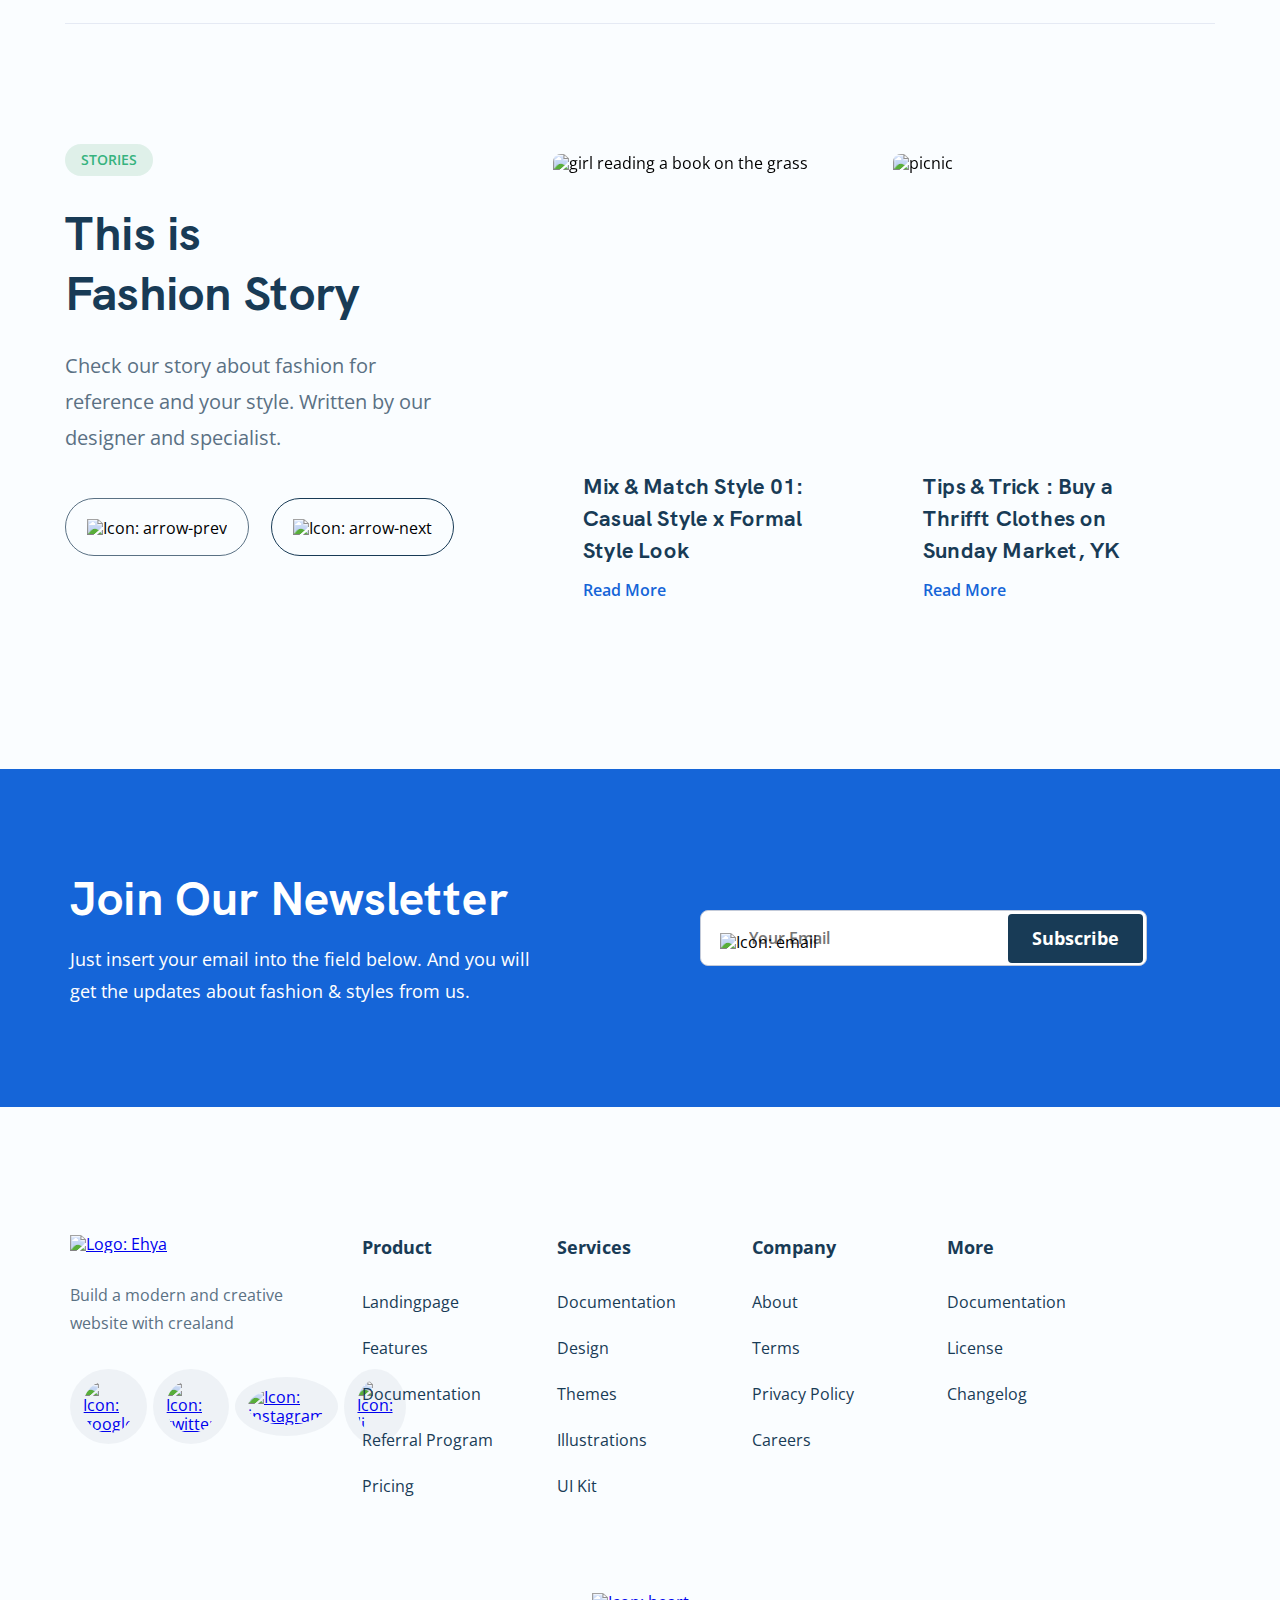
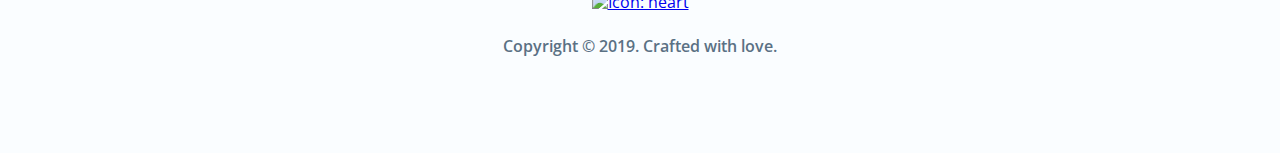
==== commit b01feb2c: "fix: fixed parameters of fonts" ====
--- a/index.html
+++ b/index.html
@@ -6,7 +6,7 @@
     <title>Ehya</title>
     <link rel="shortcut icon" href="favicon.ico" type="image/x-icon">
     <link rel="icon" href="favicon.ico" type="image/x-icon">
-    <link href="https://fonts.googleapis.com/css2?family=Open+Sans:ital,wght@0,400;0,600;0,700;1,300&display=swap" rel="preload">
+    <link href="https://fonts.googleapis.com/css2?family=Open+Sans:ital,wght@0,400;0,600;0,700;1,300&display=swap" rel="stylesheet">
     <link rel="stylesheet" href="css/swiper-bundle.css">
     <link rel="stylesheet" href="css/style.css">
 </head>
@@ -14,7 +14,7 @@
     <header class="header header__mobile">
         <div class="header__container">
             <div class="header__wrapper">
-                <a href="#" id="header" class="logo logo__dark"><img src="img/logo-dark.svg" alt="Logo: Heya"></a>
+                <a href="index.html" id="header" class="logo logo__dark"><img src="img/logo-dark.svg" alt="Logo: Heya"></a>
                 <form action="#" class="nav">
                     <ul class="nav__ul">
                         <li class="nav__li"><a href="" class="nav__link">Home</a></li>
--- a/css/style.css
+++ b/css/style.css
@@ -1,2 +1,2 @@
-*{box-sizing:border-box}body{font-family:'Open Sans', sans-serif;background-color:#FAFDFF;overflow:auto}img{max-width:100%}/*! normalize.css v8.0.1 | MIT License | github.com/necolas/normalize.css */html{line-height:1.15;-webkit-text-size-adjust:100%}body{margin:0}main{display:block}h1{font-size:2em;margin:0.67em 0}hr{box-sizing:content-box;height:0;overflow:visible}pre{font-family:monospace, monospace;font-size:1em}a{background-color:transparent}abbr[title]{border-bottom:none;text-decoration:underline;text-decoration:underline dotted}b,strong{font-weight:bolder}code,kbd,samp{font-family:monospace, monospace;font-size:1em}small{font-size:80%}sub,sup{font-size:75%;line-height:0;position:relative;vertical-align:baseline}sub{bottom:-0.25em}sup{top:-0.5em}img{border-style:none}button,input,optgroup,select,textarea{font-family:inherit;font-size:100%;line-height:1.15;margin:0}button,input{overflow:visible}button,select{text-transform:none}button,[type="button"],[type="reset"],[type="submit"]{-webkit-appearance:button}button::-moz-focus-inner,[type="button"]::-moz-focus-inner,[type="reset"]::-moz-focus-inner,[type="submit"]::-moz-focus-inner{border-style:none;padding:0}button:-moz-focusring,[type="button"]:-moz-focusring,[type="reset"]:-moz-focusring,[type="submit"]:-moz-focusring{outline:1px dotted ButtonText}fieldset{padding:0.35em 0.75em 0.625em}legend{box-sizing:border-box;color:inherit;display:table;max-width:100%;padding:0;white-space:normal}progress{vertical-align:baseline}textarea{overflow:auto}[type="checkbox"],[type="radio"]{box-sizing:border-box;padding:0}[type="number"]::-webkit-inner-spin-button,[type="number"]::-webkit-outer-spin-button{height:auto}[type="search"]{-webkit-appearance:textfield;outline-offset:-2px}[type="search"]::-webkit-search-decoration{-webkit-appearance:none}::-webkit-file-upload-button{-webkit-appearance:button;font:inherit}details{display:block}summary{display:list-item}template{display:none}[hidden]{display:none}@font-face{font-family:'HK Grotesk';src:url("../fonts/HKGrotesk-Regular.woff2") format("woff2");src:url("../fonts/HKGrotesk-Regular.woff") format("woff");font-weight:400;font-style:normal}@font-face{font-family:'HK Grotesk';src:url("../fonts/HKGrotesk-Bold.woff2") format("woff2");src:url("../fonts/HKGrotesk-Bold.woff") format("woff");font-weight:600;font-style:bold}.header{background-color:#FAFDFF}.header__wrapper{height:100px;display:flex;justify-content:space-between;align-items:center}.header__container{max-width:1140px;width:90%;margin:auto}.header-button{display:none;width:22px;height:18px;padding:0;align-items:center;flex-direction:column;justify-content:space-between;background-color:#FAFDFF;border:none;outline:none;cursor:pointer}.header-button__line{height:2px;width:22px;background-color:#183B56}.nav__ul{display:flex;list-style:none;align-items:center;padding:0;margin:0}.nav__li:not(:first-child){margin-left:40px}.nav__link{text-decoration:none;color:#183B56;font-weight:600;font-size:16px;line-height:22px}.nav__link--arrow{margin-left:4px;height:100%;vertical-align:middle}.nav__button{color:#1565D8;background-color:#FAFDFF;font-weight:bold;font-size:16px;line-height:22px;border:2px solid #1565D8;border-radius:8px;padding:13px 24px;cursor:pointer;outline:none}.mobile{display:none}.hero{padding:36px 0 120px}.hero__container{max-width:1280px;margin:auto}.hero__wrapper{position:relative;height:700px;max-width:1280px;background-color:#E8EAE9;overflow:hidden;border-radius:8px;background-image:url(../img/hero-background.png);background-repeat:no-repeat;background-position:400px -330px}.hero__wrapper::before{content:"";position:absolute;top:0;left:400px;bottom:0;right:0;width:100%;height:100%;background:linear-gradient(270deg, rgba(238,238,238,0.0001) 67.34%, #E8EAE9 100%)}.hero__information{position:absolute;top:62px;left:107px;bottom:48px;max-width:600px}.hero__hashtag{display:inline-block;font-weight:600;font-size:14px;line-height:20px;color:#36b37e;text-transform:uppercase;background-color:#d7ece3c5;border-radius:2000px;padding:6px 16px;margin:0 0 28px 0}.hero__title{max-width:474px;font-family:"HK Grotesk";font-style:normal;font-weight:bold;font-size:56px;line-height:68px;letter-spacing:0.2px;margin:0 0 28px 0;color:#183B56}.hero__text{font-weight:normal;font-size:20px;line-height:36px;color:#5A7184;margin:0 0 52px 0}.hero__button{color:#ffffff;font-weight:bold;font-size:18px;line-height:25px;padding:15px 24px;background-color:#183B56;border:none;border-radius:6px;outline:none;cursor:pointer;margin:0 0 48px 0;width:233px}.advantages__ul{margin:0;padding:0;list-style:none;display:flex;height:36px}.advantages__li{display:flex;align-items:center;font-family:"HK Grotesk";font-style:normal;font-weight:600;font-size:16px;line-height:20px;letter-spacing:0.2px;color:#183B56}.advantages__li--images{display:inline-block;border:1px dashed #979797;height:22px;width:22px}.advantages__li:not(:last-child){margin-right:30px}.advantages__border{padding:7px;border:1px solid #8eacd6;border-radius:12px;margin-right:8px}.collection__container{max-width:1280px;margin:auto}.collection__wrapper{max-width:1140px;margin:auto;display:flex;padding:0 0 145px 0}.collection__pictures{display:flex;width:670px}.collection__image{border-radius:8px}.collection__image--big{height:490px;width:320px;object-fit:cover;margin-right:30px}.collection__image--little{height:230px;width:320px;object-fit:cover}.collection__little-pictures{display:flex;flex-direction:column;justify-content:space-between;height:490px;width:320px}.collection__info{padding:10px 20px 55px 58px;width:470px}.collection__title{width:100%;font-family:"HK Grotesk";font-style:normal;font-weight:bold;font-size:48px;line-height:60px;letter-spacing:0.2px;margin:0 0 24px 0;color:#183B56}.collection__text{font-weight:normal;font-size:20px;line-height:36px;color:#5A7184;margin:0 0 32px 0}.collection__link{text-decoration:none;font-weight:bold;font-size:18px;line-height:25px;color:#1565D8}.collection__arrow{margin-left:19px}.items__container{max-width:1280px;margin:auto}.items__wrapper{max-width:1135px;margin:auto;padding:0 0 95px 0}.items__text{display:flex;justify-content:space-between;align-items:center;margin:0 0 48px 0}.items__title{font-family:"HK Grotesk";font-style:normal;font-weight:bold;font-size:48px;line-height:60px;letter-spacing:0.2px;color:#183B56;margin:0}.items__ul{display:flex;list-style:none;margin:0;padding:0}.items__li{margin-left:38px;font-size:18px;line-height:25px;color:#5A7184;cursor:pointer}.items__li--active{font-size:18px;line-height:25px;color:#183B56;font-weight:bold}.items__cards{flex-wrap:wrap;justify-content:space-between;display:none}.items__cards--active{display:flex}.card{position:relative;height:441px;width:260px;overflow:hidden;margin-bottom:50px}.card__wrapper{height:350px;width:260px;border-radius:8px;overflow:hidden}.card__image{object-fit:cover;z-index:1}.card__image--one{width:100%;height:100%;object-position:0 0}.card__image--two{width:220%;height:220%;object-position:-105px -38px}.card__image--three{width:160%;height:160%;transform:scale(-1, 1);object-position:-50px -35px}.card__image--four{width:160%;height:160%;object-position:-60px -120px}.card__image--five{width:130%;height:130%;object-position:-20px -20px}.card__image--six{width:250%;height:250%;object-position:-140px -47px}.card__image--seven{width:205%;height:205%;object-position:-110px -5px}.card__info{position:absolute;left:0;right:0;bottom:0;top:350px;background-color:#FAFDFF;z-index:2;padding:20px 10px 1px;height:91px;width:260px}.card__title{margin:0 0 3PX;font-family:"HK Grotesk";font-style:normal;font-weight:bold;font-size:24px;line-height:32px;color:#183B56;letter-spacing:0.2px}.card__pricetag{display:flex;justify-content:space-between;aligh-items:center}.card__price{font-weight:normal;font-size:20px;line-height:36px;color:#5A7184}.card-collection{background-color:#1565D8;display:flex;flex-direction:column;justify-content:center;border-radius:8px;height:350px;width:260px;padding:0 74px;cursor:pointer;outline:none}.card-collection__title{font-family:"HK Grotesk";font-style:normal;font-weight:bold;font-size:24px;line-height:32px;text-align:center;letter-spacing:0.2px;color:#fff}.card__link{display:flex;align-items:center}.feedback__container{max-width:1280px;margin:auto;padding:0 0 72px}.feedback__wrapper{max-width:800px;margin:auto;display:flex;flex-direction:column;align-items:center}.feedback__quote{margin-bottom:24px}.feedback__text{font-family:HK Grotesk;font-style:normal;font-weight:normal;font-size:20px;line-height:42px;text-align:center;letter-spacing:0.133333px;color:#183B56;margin:0 0 28px}.feedback__author{font-family:HK Grotesk;font-style:normal;font-weight:bold;font-size:20px;line-height:24px;text-align:center;letter-spacing:0.2px;color:#183B56;margin:0 0 53px}.slider1{max-width:800px;height:375px}.swiper-button-prev,.swiper-button-next{color:transparent}.story__container{max-width:1150px;margin:auto}.story__wrapper{padding:120px 0 140px;display:flex;justify-content:space-between}.story__info{display:flex;flex-direction:column;align-items:flex-start}.story__button{display:flex}.story__tag{display:inline-block;font-weight:600;font-size:14px;line-height:20px;color:#36b37e;text-transform:uppercase;background-color:#d7ece3c5;border-radius:2000px;padding:6px 16px;margin:0 0 28px 0}.story__title{max-width:474px;font-family:"HK Grotesk";font-style:normal;font-weight:bold;font-size:48px;line-height:60px;letter-spacing:0.2px;margin:0 0 24px 0;width:300px;color:#183B56}.story__text{font-family:Open Sans;font-style:normal;font-weight:normal;font-size:20px;line-height:36px;margin-bottom:42px;width:392px;color:#5A7184}.slider{display:flex;justify-content:space-between;margin-top:10px}.slider-button-prev{background-color:#FAFDFF;border:1px solid #5A7184;border-radius:2000px;padding:20px 21px 18px;margin-right:22px;cursor:pointer;outline:none}.slider-button-next{background-color:#FAFDFF;border:1px solid #183B56;border-radius:2000px;padding:20px 21px 18px;cursor:pointer;outline:none}.slider__card{position:relative;height:475px;width:322px;overflow:hidden}.slider__image{position:absolute;object-fit:cover;object-position:-10 -50px;height:317px;width:312px;border-radius:8px 8px 0px 0px}.slider__info{position:absolute;background:#FAFDFF;left:10px;bottom:0;right:0;height:178px;z-index:10px;padding:20px 32px 20px 20px}.slider__title{font-family:HK Grotesk;font-style:normal;font-weight:600;font-size:22px;line-height:32px;letter-spacing:0.2px;color:#183B56;margin:0 0 12px 0}.slider__link{font-weight:600;font-size:16px;line-height:22px;color:#1565D8;text-decoration:none}.slider2{max-width:662px;min-height:475px;margin:0}.newsletter{background-color:#1565D8;position:relative;overflow:hidden}.newsletter__container{max-width:1140px;margin:auto}.newsletter__wrapper{max-width:1077px;padding:100px 0;display:flex;justify-content:space-between;align-items:center}.newsletter__oval{position:absolute}.newsletter__oval--before{left:0;width:95%;object-position:-720px -870px}.newsletter__oval--after{right:0;width:95%;object-position:620px -100px}.newsletter__text{display:flex;flex-direction:column;align-items:flex-start;z-index:100}.newsletter__title{font-family:HK Grotesk;font-style:normal;font-weight:bold;font-size:48px;line-height:60px;letter-spacing:0.2px;color:#ffffff;margin-bottom:14px;margin-top:0}.newsletter__description{font-size:18px;line-height:32px;color:#ffffff;width:490px}.newsletter__form{position:relative;display:flex;flex-wrap:wrap;align-items:flex-start;width:447px;box-sizing:border-box;height:56px;outline:none}.newsletter__input{border-radius:8px;overflow:hidden;width:100%;height:56px;font-weight:600;font-size:16px;line-height:22px;color:#5A7184;padding:17px 48px;border:1px solid #C3CAD9;outline:none;z-index:100;margin-bottom:10px}.newsletter__image{position:absolute;top:23px;left:20px;z-index:150}.newsletter__button{position:absolute;right:4px;top:4px;font-weight:bold;font-size:18px;line-height:25px;color:#ffffff;background-color:#183B56;padding:12px 24px;border:none;border-radius:4px;outline:none;cursor:pointer;z-index:100}.error{color:#183B56}.footer__container{max-width:1140px;margin:auto;padding:128px 0 80px}.footer__wrapper{max-width:1042px}.footer__title{font-weight:bold;font-size:18px;line-height:25px;margin-bottom:31px;color:#183B56}.footer__ul{margin:0;padding:0;list-style:none}.footer__li:not(:last-child){margin-bottom:24px}.footer__item{font-size:16px;line-height:22px;color:#183B56;text-decoration:none}.footer__items{display:flex}.footer__top{display:flex;margin-bottom:96px}.footer__bottom{display:flex;flex-direction:column;align-items:center;justify-content:center}.footer__copy{font-weight:600;font-size:16px;line-height:22px;color:#5A7184;margin-top:24px}.social{width:263px;margin-right:29px}.social__logo{margin-bottom:28px}.social__text{font-size:16px;line-height:28px;color:#5A7184;margin:0 0 32px;width:263px}.social__ul{margin:0;padding:0;list-style:none;display:flex;align-items:center}.social__li{margin-right:6px}.social__image{padding:11px 13px;background:#5a718413;border-radius:50%}.product,.services,.company{margin-right:30px;width:165px;height:262px}@media (min-width: 1200px){.container{width:auto}.header-button__line{display:none}.nav__link:hover{color:#1565D8;transition-duration:0.3s}.nav__button:hover{color:#183B56;border-color:#183B56;transition-duration:0.3s}.collection__link:hover{opacity:0.8;transition-duration:0.3s}.card-collection:hover{background-color:#1565D8;opacity:0.9}.slider__link:hover{color:#183B56;transition-duration:0.3s}.slider-button-prev:hover{border-color:#183B56}.slider-button-next:hover{border-color:#5A7184}.footer__item:hover{color:#1565D8;transition-duration:0.3s}.hero__button:hover{background-color:#183B56;opacity:0.9}.newsletter__button:hover{opacity:0.9}.story__wrapper{border-top:1px solid #E5EAF4}.card__basket:hover{opacity:0.8;transition-duration:0.4s}}@media (max-width: 1200px){.header-button__line{display:none}.hero{padding:30px 0 80px}.hero__container{width:95%;margin:auto}.hero__wrapper{position:relative;background-color:#E8EAE9;overflow:hidden;border-radius:8px;background-image:url(../img/hero-background.png);background-repeat:no-repeat;background-position:260px -330px}.hero__wrapper::before{content:"";position:absolute;top:0;left:260px;bottom:0;right:0;width:100%;height:100%;background:linear-gradient(270deg, rgba(238,238,238,0.0001) 67.34%, #E8EAE9 100%)}.collection__container{width:90%;margin:auto}.collection__wrapper{display:flex;flex-direction:column;padding:0 0 80px 0}.collection__pictures{width:100%}.collection__little-pictures{width:100%}.collection__image--little{width:100%;object-fit:cover}.collection__info{padding:40px 0 0 0;width:100%}.items__container{width:80%;margin:auto}.items__wrapper{padding:0 0 32px 0}.card-collection{width:65%}.card-collection:hover{background-color:#1565D8;opacity:0.9}.story__container{width:90%}.story__wrapper{padding:80px 0 80px;display:flex;flex-direction:column;align-items:center}.story__info{flex-direction:column;align-items:center}.story__title{width:100%;margin-bottom:16px;text-align:center}.story__text{width:510px;margin-bottom:36px;text-align:center}.story__button{margin-bottom:36px}.newsletter__container{width:80%;margin:auto}.newsletter__wrapper{flex-direction:column;padding:72px 0 80px}.newsletter__oval{position:absolute}.newsletter__oval--before{left:0;width:100%;object-position:-485px -680px}.newsletter__oval--after{right:0;width:100%;object-position:500px 300px}.newsletter__title{margin-bottom:14px;text-align:center;width:100%}.newsletter__description{text-align:center;margin-bottom:56px}.footer__container{width:90%}.product,.services,.company{margin-right:15px;width:145px}.social{margin-right:20px}.slider__link:hover{color:#183B56;transition-duration:0.5s}}@media (max-width: 992px){.nav__li:not(:first-child){margin-left:30px}.nav__link:hover{color:#183B56}.nav__button:hover{color:#1565D8;border-color:#1565D8}.header__wrapper{height:64px}.header-button__line{display:none}.logo__dark{width:89px;height:28px}.items__container{max-width:608px;margin:auto}.items__wrapper{padding:0 0 32px 0}.items__text{display:flex;flex-direction:column;margin:0 0 56px}.items__title{margin:0 0 28px}.card{width:280px;margin-bottom:48px}.card__wrapper{width:280px;border-radius:8px;overflow:hidden}.card__info{width:280px}.card__image--one{width:100%;height:100%;object-position:0px 0px}.card__image--two{width:220%;height:220%;object-position:-90px -40px}.card__image--three{width:160%;height:160%;transform:scale(-1, 1);object-position:-25 px -40px}.card__image--four{width:160%;height:160%;object-position:-60px -120px}.card__image--five{width:125%;height:125%;object-position:-12px -15px}.card__image--six{width:250%;height:250%;object-position:-120px -45px}.card__image--seven{width:210%;height:200%;object-position:-120px -5px}.card__basket:hover{opacity:1}.card-collection{width:280px}.card-collection:hover{background-color:#1565D8;opacity:1}.feedback__container{max-width:630px;margin:auto;padding:0 0 80px}.feedback__quote{margin-bottom:12px}.feedback__text{margin-bottom:36px}.feedback__author{margin-bottom:41px}.footer__container{max-width:672px;margin:auto;padding:64px 0 64px}.footer__wrapper{max-width:641px}.footer__top{margin-bottom:0}.footer__items{display:flex;flex-direction:row;flex-wrap:wrap}.social{width:253px;margin-right:30px}.social__li{margin-right:6px}.product{width:165px;margin-right:28px;margin-bottom:48px}.company{width:165px;margin-right:28px}.services{width:165px;margin-right:0;margin-bottom:48px}.more{width:165px}.slider__link:hover{color:#1565D8}.slider-button-prev:hover{border-color:#5A7184}.slider-button-next:hover{border-color:#183B56}.slider1{height:415px}.newsletter__button:hover{opacity:1}}@media (max-width: 768px){.header__wrapper{height:72px}.header__container{max-width:650px}.header-button{display:flex}.nav{display:none}.mobile--visible{display:block;position:fixed;top:10px;left:8px;right:8px;background-color:#ffffff;box-shadow:0px 16px 48px rgba(0,0,0,0.16);padding:36px 24px;z-index:150;height:284px}.mobile__close{position:absolute;right:20px;top:16px}.menu__ul{list-style:none;margin:0;padding:0}.menu__li{margin-bottom:20px}.menu__link{text-decoration:none;font-weight:600;font-size:16px;line-height:22px;text-align:center;color:#183B56}.menu__button{font-weight:bold;font-size:16px;line-height:22px;color:#1565D8;background-color:#fff;width:100%;padding:9px;border:2px solid #1565D8;border-radius:8px}.hero{padding:30px 0 80px}.hero__container{width:95%;margin:auto}.hero__wrapper{max-height:624px;background-position:50px -360px}.hero__wrapper::before{left:50px}.hero__information{position:absolute;top:36px;left:28px;bottom:36px}.hero__hashtag{margin:0 0 24px}.hero__title{font-size:48px;line-height:60px;width:407px;margin:0 0 20px 0}.hero__text{font-size:18px;line-height:32px;width:400px;margin:0 0 36px 0}.hero__button{font-size:16px;margin:0 0 40px 0}.advantages__ul{display:flex;align-items:flex-start;height:36px}.advantages__li:not(:last-child){margin-right:20px;margin-bottom:20px}.collection__container{width:672px;margin:auto}.collection__wrapper{display:flex;flex-direction:column;padding:0 0 80px 0}.collection__image--little{width:100%;object-fit:cover}.collection__info{padding:40px 0 0 0}.collection__title{font-weight:bold;font-size:48px;line-height:60px;max-width:672px;margin:0 0 18px 0}.collection__text{font-size:20px;line-height:36px;margin:0 0 30px 0}.items__container{max-width:608px;margin:auto}.items__wrapper{padding:0 0 32px 0}.items__text{display:flex;flex-direction:column;margin:0 0 56px}.items__title{margin:0 0 28px}.card{width:280px;margin-bottom:48px}.card__wrapper{width:280px;border-radius:8px;overflow:hidden}.card__info{width:280px}.card__image--one{width:100%;height:100%;object-position:0px 0px}.card__image--two{width:220%;height:220%;object-position:-90px -40px}.card__image--three{width:160%;height:160%;transform:scale(-1, 1);object-position:-25 px -40px}.card__image--four{width:160%;height:160%;object-position:-60px -120px}.card__image--five{width:125%;height:125%;object-position:-12px -15px}.card__image--six{width:250%;height:250%;object-position:-120px -45px}.card__image--seven{width:210%;height:200%;object-position:-120px -5px}.card-collection{width:280px}.newsletter__oval{position:absolute}.newsletter__oval--before{left:0;width:100%;object-position:-430px -480px}.newsletter__oval--after{right:0;width:100%;object-position:380px 300px}}@media (max-width: 740px){.items__container{width:90%;margin:auto}.items__wrapper{padding:0 0 28px 0}.items__text{display:flex;flex-direction:column;margin:0 0 36px}.items__title{font-size:28px;line-height:36px;margin:0 0 24px}.items__ul{display:flex;justify-content:space-between}.items__li{font-size:16px;line-height:22px;margin-left:0}.items__li:not(:last-child){margin-right:16px}.card{width:140px;height:234px;margin-bottom:20px}.card__info{position:absolute;left:0;right:0;bottom:0;top:170px;background-color:#FAFDFF;z-index:2;padding:13px 4px 4px;width:100%;height:64px;z-index:100;padding:13px 4px 4px 0}.card__wrapper{height:170px;width:140px;border-radius:8px;overflow:hidden}.card__image--two{width:200%;height:200%;object-position:-35px -15px}.card__image--three{width:140%;height:140%;transform:scale(-1, 1);object-position:-5px -15px}.card__image--four{width:140%;height:140%;object-position:-10px -45px}.card__image--five{width:130%;height:130%;object-position:-5px -10px}.card__image--six{width:200%;height:200%;object-position:-30px -15px}.card__image--seven{width:160%;height:160%;object-position:-25px 0}.card__pricetag{display:flex;justify-content:flex-start;align-items:center}.card__title{font-size:16px;line-height:20px}.card__price{font-size:14px;line-height:24px;margin-right:12px}.card__basket{height:32px;width:14px}.card-collection{background-color:#1565D8;display:flex;flex-direction:column;justify-content:center;align-items:center;border-radius:8px;height:170px;width:140px;padding:0}.card-collection__title{font-family:"HK Grotesk";font-style:normal;font-weight:bold;font-size:20px;line-height:24px;text-align:center;letter-spacing:0.2px;color:#fff;margin:21px 0 0}.collection__container{width:90%;margin:auto}.collection__wrapper{display:flex;padding:0 0 64px 0}.collection__pictures{flex-direction:column;width:100%}.collection__image{width:100%;object-fit:cover;margin:0}.collection__image--big{height:300px}.collection__image--little{width:48%;height:97px}.collection__little-pictures{display:flex;flex-direction:row;margin-top:14px;height:97px;margin-bottom:36px;width:inherit}.collection__info{padding:0}.collection__title{font-size:28px;line-height:36px;margin:0 0 16px 0;display:flex;justify-content:center}.collection__text{font-size:16px;line-height:28px;margin-bottom:24px;text-align:center}.collection__link{display:flex;justify-content:center}.collection__arrow{margin-left:30px}.feedback__container{max-width:90%;margin:auto;padding:0 0 64px}.feedback__quote{height:81px;width:70px;margin-bottom:13px}.feedback__text{font-size:18px;line-height:36px;margin-bottom:24px}.feedback__author{margin-bottom:29px;display:flex;flex-direction:column}.feedback__name::before{content:"- "}.story__container{width:95%;margin:auto}.story__wrapper{padding:48px 0 40px}.story__title{font-size:28px;line-height:36px;margin-bottom:16px;width:100%}.story__text{font-size:16px;line-height:28px;margin-bottom:36px;width:90%}.slider{display:flex;flex-direction:column;align-items:center;width:100%}.slider-button-prev{padding:17px 17px 15px 18px}.slider-button-next{padding:17px 17px 15px 18px}.slider__card{width:280px;height:407px;margin-bottom:24px}.slider__image{height:277px;width:270px}.slider__title{font-size:20px;line-height:24px;margin-bottom:16px}.slider__info{width:270px;height:150px;padding:20px}.slider2{width:100%}.footer__container{width:90%;padding:48px 0 64px}.footer__wrapper{width:95%;margin-left:0}.footer__items{flex-wrap:wrap;order:-1;justify-content:space-between;margin-bottom:47px}.footer__top{flex-direction:column}.footer__bottom{display:none}.footer__title{font-size:16px;line-height:22px;margin-bottom:20px}.footer__item{font-size:14px;line-height:20px}.footer__li:not(:last-child){margin-bottom:15px}.social{width:100%;margin:0;display:flex;flex-direction:column;align-items:center}.social__logo{width:77px;height:24px;margin-bottom:16px}.social__text{text-align:center;font-size:14px;line-height:24px;margin-bottom:16px}.product{width:120px;height:202px;margin:0 0 39px}.company{width:150px;height:167px;margin:0}.services{width:107px;height:202px;margin:0 0 39px}.more{width:102px;height:132px;margin:0}}@media (max-width: 640px){.card-collection{width:140px}.company{width:100px}}@media (max-width: 576px){.header__wrapper{height:64px}.header__container{width:90%}.hero{padding:24px 0 64px}.hero__container{width:100%;margin:0}.hero__wrapper{background-position:-20px -360px}.hero__wrapper::before{left:-40px}.newsletter__container{width:90%;margin:auto;padding:64px 0 64px;height:414px}.newsletter__wrapper{flex-direction:column;width:100%;padding:0}.newsletter__text{width:100%}.newsletter__title{font-size:28px;line-height:36px;margin-bottom:24px;width:100%;text-align:center}.newsletter__description{font-size:16px;line-height:28px;width:100%;text-align:center;margin:auto}.newsletter__form{width:100%;margin-top:36px}.newsletter__input{height:48px}.newsletter__button{position:static;width:100%;border-radius:8px;top:0;right:0;bottom:0;padding:12px 24px 11px}.newsletter__image{top:20px}.newsletter__oval{position:absolute}.newsletter__oval--before{width:100%;object-position:-230px -100px}.newsletter__oval--after{display:none}.newsletter .error{margin:0;font-size:10px}}@media (min-width: 320px) and (max-width: 480px){.hero{padding:24px 0 64px}.hero__container{width:100%;margin:0;right:0}.hero__wrapper{min-height:899px;bottom:0;left:0;right:0;background-position:-360px -360px}.hero__wrapper::before{left:0;background:linear-gradient(180deg, rgba(238,238,238,0.0001) 47.32%, #E8EAE9 65.51%)}.hero__information{top:381px;left:20px;right:20px;bottom:36px;display:flex;flex-direction:column;align-items:center;z-index:100}.hero__hashtag{font-size:14px;line-height:20px;padding:2px 26px;margin:0 0 20px}.hero__title{font-size:32px;line-height:40px;max-width:280px;text-align:center;margin:0 0 20px}.hero__text{font-size:16px;line-height:28px;max-width:280px;text-align:center;margin:0 0 22px 0}.hero__button{margin:0 0 22px 0;font-size:16px;line-height:22px;padding:13px 24px}.advantages__ul{display:flex;flex-direction:row;flex-wrap:wrap;min-width:291px;justify-content:space-around}.advantages__li--images{height:15px;width:15px}.advantages__li:not(:last-child){margin-right:16px;margin-bottom:16px}.advantages__border{padding:5px 5px 3px 5px}.collection__container{width:90%;margin:auto}.collection__wrapper{display:flex;padding:0 0 64px 0}.collection__pictures{flex-direction:column;width:100%}.collection__image{width:100%;object-fit:cover;margin:0}.collection__image--big{height:300px}.collection__image--little{width:48%;height:97px}.collection__little-pictures{display:flex;flex-direction:row;margin-top:14px;height:97px;margin-bottom:36px;width:inherit}.collection__info{padding:0}.collection__title{font-size:28px;line-height:36px;margin:0 0 16px 0;display:flex;justify-content:center}.collection__text{font-size:16px;line-height:28px;margin-bottom:24px;text-align:center}.collection__link{display:flex;justify-content:center}.collection__arrow{margin-left:30px}.items__li:not(:last-child){margin-right:14px}.card-collection{height:170px;width:140px}.slider1{height:555px}.feedback__container{min-height:555px}.feedback__wrapper{min-height:555px}.feedback__author{margin-bottom:24px}.swiper-pagination,.swiper-pagination-clickable,.swiper-pagination-bullets{height:8px}.story{border-top:1px solid #E5EAF4}}
+*{box-sizing:border-box}body{font-family:'Open Sans', sans-serif;background-color:#FAFDFF;overflow:auto}img{max-width:100%}/*! normalize.css v8.0.1 | MIT License | github.com/necolas/normalize.css */html{line-height:1.15;-webkit-text-size-adjust:100%}body{margin:0}main{display:block}h1{font-size:2em;margin:0.67em 0}hr{box-sizing:content-box;height:0;overflow:visible}pre{font-family:monospace, monospace;font-size:1em}a{background-color:transparent}abbr[title]{border-bottom:none;text-decoration:underline;text-decoration:underline dotted}b,strong{font-weight:bolder}code,kbd,samp{font-family:monospace, monospace;font-size:1em}small{font-size:80%}sub,sup{font-size:75%;line-height:0;position:relative;vertical-align:baseline}sub{bottom:-0.25em}sup{top:-0.5em}img{border-style:none}button,input,optgroup,select,textarea{font-family:inherit;font-size:100%;line-height:1.15;margin:0}button,input{overflow:visible}button,select{text-transform:none}button,[type="button"],[type="reset"],[type="submit"]{-webkit-appearance:button}button::-moz-focus-inner,[type="button"]::-moz-focus-inner,[type="reset"]::-moz-focus-inner,[type="submit"]::-moz-focus-inner{border-style:none;padding:0}button:-moz-focusring,[type="button"]:-moz-focusring,[type="reset"]:-moz-focusring,[type="submit"]:-moz-focusring{outline:1px dotted ButtonText}fieldset{padding:0.35em 0.75em 0.625em}legend{box-sizing:border-box;color:inherit;display:table;max-width:100%;padding:0;white-space:normal}progress{vertical-align:baseline}textarea{overflow:auto}[type="checkbox"],[type="radio"]{box-sizing:border-box;padding:0}[type="number"]::-webkit-inner-spin-button,[type="number"]::-webkit-outer-spin-button{height:auto}[type="search"]{-webkit-appearance:textfield;outline-offset:-2px}[type="search"]::-webkit-search-decoration{-webkit-appearance:none}::-webkit-file-upload-button{-webkit-appearance:button;font:inherit}details{display:block}summary{display:list-item}template{display:none}[hidden]{display:none}@font-face{font-family:'HK Grotesk';src:url("../fonts/HKGrotesk-Regular.woff2") format("woff2");src:url("../fonts/HKGrotesk-Regular.woff") format("woff");font-weight:400;font-style:normal;font-display:swap}@font-face{font-family:'HK Grotesk';src:url("../fonts/HKGrotesk-Bold.woff2") format("woff2");src:url("../fonts/HKGrotesk-Bold.woff") format("woff");font-weight:600;font-style:bold;font-display:swap}.header{background-color:#FAFDFF}.header__wrapper{height:100px;display:flex;justify-content:space-between;align-items:center}.header__container{max-width:1140px;width:90%;margin:auto}.header-button{display:none;width:22px;height:18px;padding:0;align-items:center;flex-direction:column;justify-content:space-between;background-color:#FAFDFF;border:none;outline:none;cursor:pointer}.header-button__line{height:2px;width:22px;background-color:#183B56}.nav__ul{display:flex;list-style:none;align-items:center;padding:0;margin:0}.nav__li:not(:first-child){margin-left:40px}.nav__link{text-decoration:none;color:#183B56;font-weight:600;font-size:16px;line-height:22px}.nav__link--arrow{margin-left:4px;height:100%;vertical-align:middle}.nav__button{color:#1565D8;background-color:#FAFDFF;font-weight:bold;font-size:16px;line-height:22px;border:2px solid #1565D8;border-radius:8px;padding:13px 24px;cursor:pointer;outline:none}.mobile{display:none}.hero{padding:36px 0 120px}.hero__container{max-width:1280px;margin:auto}.hero__wrapper{position:relative;height:700px;max-width:1280px;background-color:#E8EAE9;overflow:hidden;border-radius:8px;background-image:url(../img/hero-background.png);background-repeat:no-repeat;background-position:400px -330px}.hero__wrapper::before{content:"";position:absolute;top:0;left:400px;bottom:0;right:0;width:100%;height:100%;background:linear-gradient(270deg, rgba(238,238,238,0.0001) 67.34%, #E8EAE9 100%)}.hero__information{position:absolute;top:62px;left:107px;bottom:48px;max-width:600px}.hero__hashtag{display:inline-block;font-weight:600;font-size:14px;line-height:20px;color:#36b37e;text-transform:uppercase;background-color:#d7ece3c5;border-radius:2000px;padding:6px 16px;margin:0 0 28px 0}.hero__title{max-width:474px;font-family:"HK Grotesk";font-style:normal;font-weight:bold;font-size:56px;line-height:68px;letter-spacing:0.2px;margin:0 0 28px 0;color:#183B56}.hero__text{font-weight:normal;font-size:20px;line-height:36px;color:#5A7184;margin:0 0 52px 0}.hero__button{color:#ffffff;font-weight:bold;font-size:18px;line-height:25px;padding:15px 24px;background-color:#183B56;border:none;border-radius:6px;outline:none;cursor:pointer;margin:0 0 48px 0;width:233px}.advantages__ul{margin:0;padding:0;list-style:none;display:flex;height:36px}.advantages__li{display:flex;align-items:center;font-family:"HK Grotesk";font-style:normal;font-weight:600;font-size:16px;line-height:20px;letter-spacing:0.2px;color:#183B56}.advantages__li--images{display:inline-block;border:1px dashed #979797;height:22px;width:22px}.advantages__li:not(:last-child){margin-right:30px}.advantages__border{padding:7px;border:1px solid #8eacd6;border-radius:12px;margin-right:8px}.collection__container{max-width:1280px;margin:auto}.collection__wrapper{max-width:1140px;margin:auto;display:flex;padding:0 0 145px 0}.collection__pictures{display:flex;width:670px}.collection__image{border-radius:8px}.collection__image--big{height:490px;width:320px;object-fit:cover;margin-right:30px}.collection__image--little{height:230px;width:320px;object-fit:cover}.collection__little-pictures{display:flex;flex-direction:column;justify-content:space-between;height:490px;width:320px}.collection__info{padding:10px 20px 55px 58px;width:470px}.collection__title{width:100%;font-family:"HK Grotesk";font-style:normal;font-weight:bold;font-size:48px;line-height:60px;letter-spacing:0.2px;margin:0 0 24px 0;color:#183B56}.collection__text{font-weight:normal;font-size:20px;line-height:36px;color:#5A7184;margin:0 0 32px 0}.collection__link{text-decoration:none;font-weight:bold;font-size:18px;line-height:25px;color:#1565D8}.collection__arrow{margin-left:19px}.items__container{max-width:1280px;margin:auto}.items__wrapper{max-width:1135px;margin:auto;padding:0 0 95px 0}.items__text{display:flex;justify-content:space-between;align-items:center;margin:0 0 48px 0}.items__title{font-family:"HK Grotesk";font-style:normal;font-weight:bold;font-size:48px;line-height:60px;letter-spacing:0.2px;color:#183B56;margin:0}.items__ul{display:flex;list-style:none;margin:0;padding:0}.items__li{margin-left:38px;font-size:18px;line-height:25px;color:#5A7184;cursor:pointer}.items__li--active{font-size:18px;line-height:25px;color:#183B56;font-weight:bold}.items__cards{flex-wrap:wrap;justify-content:space-between;display:none}.items__cards--active{display:flex}.card{position:relative;height:441px;width:260px;overflow:hidden;margin-bottom:50px}.card__wrapper{height:350px;width:260px;border-radius:8px;overflow:hidden}.card__image{object-fit:cover;z-index:1}.card__image--one{width:100%;height:100%;object-position:0 0}.card__image--two{width:220%;height:220%;object-position:-105px -38px}.card__image--three{width:160%;height:160%;transform:scale(-1, 1);object-position:-50px -35px}.card__image--four{width:160%;height:160%;object-position:-60px -120px}.card__image--five{width:130%;height:130%;object-position:-20px -20px}.card__image--six{width:250%;height:250%;object-position:-140px -47px}.card__image--seven{width:205%;height:205%;object-position:-110px -5px}.card__info{position:absolute;left:0;right:0;bottom:0;top:350px;background-color:#FAFDFF;z-index:2;padding:20px 10px 1px;height:91px;width:260px}.card__title{margin:0 0 3PX;font-family:"HK Grotesk";font-style:normal;font-weight:bold;font-size:24px;line-height:32px;color:#183B56;letter-spacing:0.2px}.card__pricetag{display:flex;justify-content:space-between;aligh-items:center}.card__price{font-weight:normal;font-size:20px;line-height:36px;color:#5A7184}.card-collection{background-color:#1565D8;display:flex;flex-direction:column;justify-content:center;border-radius:8px;height:350px;width:260px;padding:0 74px;cursor:pointer;outline:none}.card-collection__title{font-family:"HK Grotesk";font-style:normal;font-weight:bold;font-size:24px;line-height:32px;text-align:center;letter-spacing:0.2px;color:#fff}.card__link{display:flex;align-items:center}.feedback__container{max-width:1280px;margin:auto;padding:0 0 72px}.feedback__wrapper{max-width:800px;margin:auto;display:flex;flex-direction:column;align-items:center}.feedback__quote{margin-bottom:24px}.feedback__text{font-family:HK Grotesk;font-style:normal;font-weight:normal;font-size:20px;line-height:42px;text-align:center;letter-spacing:0.133333px;color:#183B56;margin:0 0 28px}.feedback__author{font-family:HK Grotesk;font-style:normal;font-weight:bold;font-size:20px;line-height:24px;text-align:center;letter-spacing:0.2px;color:#183B56;margin:0 0 53px}.slider1{max-width:800px;height:375px}.swiper-button-prev,.swiper-button-next{color:transparent}.story__container{max-width:1150px;margin:auto}.story__wrapper{padding:120px 0 140px;display:flex;justify-content:space-between}.story__info{display:flex;flex-direction:column;align-items:flex-start}.story__button{display:flex}.story__tag{display:inline-block;font-weight:600;font-size:14px;line-height:20px;color:#36b37e;text-transform:uppercase;background-color:#d7ece3c5;border-radius:2000px;padding:6px 16px;margin:0 0 28px 0}.story__title{max-width:474px;font-family:"HK Grotesk";font-style:normal;font-weight:bold;font-size:48px;line-height:60px;letter-spacing:0.2px;margin:0 0 24px 0;width:300px;color:#183B56}.story__text{font-family:Open Sans;font-style:normal;font-weight:normal;font-size:20px;line-height:36px;margin-bottom:42px;width:392px;color:#5A7184}.slider{display:flex;justify-content:space-between;margin-top:10px}.slider-button-prev{background-color:#FAFDFF;border:1px solid #5A7184;border-radius:2000px;padding:20px 21px 18px;margin-right:22px;cursor:pointer;outline:none}.slider-button-next{background-color:#FAFDFF;border:1px solid #183B56;border-radius:2000px;padding:20px 21px 18px;cursor:pointer;outline:none}.slider__card{position:relative;height:475px;width:322px;overflow:hidden}.slider__image{position:absolute;object-fit:cover;object-position:-10 -50px;height:317px;width:312px;border-radius:8px 8px 0px 0px}.slider__info{position:absolute;background:#FAFDFF;left:10px;bottom:0;right:0;height:178px;z-index:10px;padding:20px 32px 20px 20px}.slider__title{font-family:HK Grotesk;font-style:normal;font-weight:600;font-size:22px;line-height:32px;letter-spacing:0.2px;color:#183B56;margin:0 0 12px 0}.slider__link{font-weight:600;font-size:16px;line-height:22px;color:#1565D8;text-decoration:none}.slider2{max-width:662px;min-height:475px;margin:0}.newsletter{background-color:#1565D8;position:relative;overflow:hidden}.newsletter__container{max-width:1140px;margin:auto}.newsletter__wrapper{max-width:1077px;padding:100px 0;display:flex;justify-content:space-between;align-items:center}.newsletter__oval{position:absolute}.newsletter__oval--before{left:0;width:95%;object-position:-720px -870px}.newsletter__oval--after{right:0;width:95%;object-position:620px -100px}.newsletter__text{display:flex;flex-direction:column;align-items:flex-start;z-index:100}.newsletter__title{font-family:HK Grotesk;font-style:normal;font-weight:bold;font-size:48px;line-height:60px;letter-spacing:0.2px;color:#ffffff;margin-bottom:14px;margin-top:0}.newsletter__description{font-size:18px;line-height:32px;color:#ffffff;width:490px}.newsletter__form{position:relative;display:flex;flex-wrap:wrap;align-items:flex-start;width:447px;box-sizing:border-box;height:56px;outline:none}.newsletter__input{border-radius:8px;overflow:hidden;width:100%;height:56px;font-weight:600;font-size:16px;line-height:22px;color:#5A7184;padding:17px 48px;border:1px solid #C3CAD9;outline:none;z-index:100;margin-bottom:10px}.newsletter__image{position:absolute;top:23px;left:20px;z-index:150}.newsletter__button{position:absolute;right:4px;top:4px;font-weight:bold;font-size:18px;line-height:25px;color:#ffffff;background-color:#183B56;padding:12px 24px;border:none;border-radius:4px;outline:none;cursor:pointer;z-index:100}.error{color:#183B56}.footer__container{max-width:1140px;margin:auto;padding:128px 0 80px}.footer__wrapper{max-width:1042px}.footer__title{font-weight:bold;font-size:18px;line-height:25px;margin-bottom:31px;color:#183B56}.footer__ul{margin:0;padding:0;list-style:none}.footer__li:not(:last-child){margin-bottom:24px}.footer__item{font-size:16px;line-height:22px;color:#183B56;text-decoration:none}.footer__items{display:flex}.footer__top{display:flex;margin-bottom:96px}.footer__bottom{display:flex;flex-direction:column;align-items:center;justify-content:center}.footer__copy{font-weight:600;font-size:16px;line-height:22px;color:#5A7184;margin-top:24px}.social{width:263px;margin-right:29px}.social__logo{margin-bottom:28px}.social__text{font-size:16px;line-height:28px;color:#5A7184;margin:0 0 32px;width:263px}.social__ul{margin:0;padding:0;list-style:none;display:flex;align-items:center}.social__li{margin-right:6px}.social__image{padding:11px 13px;background:#5a718413;border-radius:50%}.product,.services,.company{margin-right:30px;width:165px;height:262px}@media (min-width: 1200px){.container{width:auto}.header-button__line{display:none}.nav__link:hover{color:#1565D8;transition-duration:0.3s}.nav__button:hover{color:#183B56;border-color:#183B56;transition-duration:0.3s}.collection__link:hover{opacity:0.8;transition-duration:0.3s}.card-collection:hover{background-color:#1565D8;opacity:0.9}.slider__link:hover{color:#183B56;transition-duration:0.3s}.slider-button-prev:hover{border-color:#183B56}.slider-button-next:hover{border-color:#5A7184}.footer__item:hover{color:#1565D8;transition-duration:0.3s}.hero__button:hover{background-color:#183B56;opacity:0.9}.newsletter__button:hover{opacity:0.9}.story__wrapper{border-top:1px solid #E5EAF4}.card__basket:hover{opacity:0.8;transition-duration:0.4s}}@media (max-width: 1200px){.header-button__line{display:none}.hero{padding:30px 0 80px}.hero__container{width:95%;margin:auto}.hero__wrapper{position:relative;background-color:#E8EAE9;overflow:hidden;border-radius:8px;background-image:url(../img/hero-background.png);background-repeat:no-repeat;background-position:260px -330px}.hero__wrapper::before{content:"";position:absolute;top:0;left:260px;bottom:0;right:0;width:100%;height:100%;background:linear-gradient(270deg, rgba(238,238,238,0.0001) 67.34%, #E8EAE9 100%)}.collection__container{width:90%;margin:auto}.collection__wrapper{display:flex;flex-direction:column;padding:0 0 80px 0}.collection__pictures{width:100%}.collection__little-pictures{width:100%}.collection__image--little{width:100%;object-fit:cover}.collection__info{padding:40px 0 0 0;width:100%}.items__container{width:80%;margin:auto}.items__wrapper{padding:0 0 32px 0}.card-collection{width:65%}.card-collection:hover{background-color:#1565D8;opacity:0.9}.story__container{width:90%}.story__wrapper{padding:80px 0 80px;display:flex;flex-direction:column;align-items:center}.story__info{flex-direction:column;align-items:center}.story__title{width:100%;margin-bottom:16px;text-align:center}.story__text{width:510px;margin-bottom:36px;text-align:center}.story__button{margin-bottom:36px}.newsletter__container{width:80%;margin:auto}.newsletter__wrapper{flex-direction:column;padding:72px 0 80px}.newsletter__oval{position:absolute}.newsletter__oval--before{left:0;width:100%;object-position:-485px -680px}.newsletter__oval--after{right:0;width:100%;object-position:500px 300px}.newsletter__title{margin-bottom:14px;text-align:center;width:100%}.newsletter__description{text-align:center;margin-bottom:56px}.footer__container{width:90%}.product,.services,.company{margin-right:15px;width:145px}.social{margin-right:20px}.slider__link:hover{color:#183B56;transition-duration:0.5s}}@media (max-width: 992px){.nav__li:not(:first-child){margin-left:30px}.nav__link:hover{color:#183B56}.nav__button:hover{color:#1565D8;border-color:#1565D8}.header__wrapper{height:64px}.header-button__line{display:none}.logo__dark{width:89px;height:28px}.items__container{max-width:608px;margin:auto}.items__wrapper{padding:0 0 32px 0}.items__text{display:flex;flex-direction:column;margin:0 0 56px}.items__title{margin:0 0 28px}.card{width:280px;margin-bottom:48px}.card__wrapper{width:280px;border-radius:8px;overflow:hidden}.card__info{width:280px}.card__image--one{width:100%;height:100%;object-position:0px 0px}.card__image--two{width:220%;height:220%;object-position:-90px -40px}.card__image--three{width:160%;height:160%;transform:scale(-1, 1);object-position:-25 px -40px}.card__image--four{width:160%;height:160%;object-position:-60px -120px}.card__image--five{width:125%;height:125%;object-position:-12px -15px}.card__image--six{width:250%;height:250%;object-position:-120px -45px}.card__image--seven{width:210%;height:200%;object-position:-120px -5px}.card__basket:hover{opacity:1}.card-collection{width:280px}.card-collection:hover{background-color:#1565D8;opacity:1}.feedback__container{max-width:630px;margin:auto;padding:0 0 80px}.feedback__quote{margin-bottom:12px}.feedback__text{margin-bottom:36px}.feedback__author{margin-bottom:41px}.footer__container{max-width:672px;margin:auto;padding:64px 0 64px}.footer__wrapper{max-width:641px}.footer__top{margin-bottom:0}.footer__items{display:flex;flex-direction:row;flex-wrap:wrap}.social{width:253px;margin-right:30px}.social__li{margin-right:6px}.product{width:165px;margin-right:28px;margin-bottom:48px}.company{width:165px;margin-right:28px}.services{width:165px;margin-right:0;margin-bottom:48px}.more{width:165px}.slider__link:hover{color:#1565D8}.slider-button-prev:hover{border-color:#5A7184}.slider-button-next:hover{border-color:#183B56}.slider1{height:415px}.newsletter__button:hover{opacity:1}}@media (max-width: 768px){.header__wrapper{height:72px}.header__container{max-width:650px}.header-button{display:flex}.nav{display:none}.mobile--visible{display:block;position:fixed;top:10px;left:8px;right:8px;background-color:#ffffff;box-shadow:0px 16px 48px rgba(0,0,0,0.16);padding:36px 24px;z-index:150;height:284px}.mobile__close{position:absolute;right:20px;top:16px}.menu__ul{list-style:none;margin:0;padding:0}.menu__li{margin-bottom:20px}.menu__link{text-decoration:none;font-weight:600;font-size:16px;line-height:22px;text-align:center;color:#183B56}.menu__button{font-weight:bold;font-size:16px;line-height:22px;color:#1565D8;background-color:#fff;width:100%;padding:9px;border:2px solid #1565D8;border-radius:8px}.hero{padding:30px 0 80px}.hero__container{width:95%;margin:auto}.hero__wrapper{max-height:624px;background-position:50px -360px}.hero__wrapper::before{left:50px}.hero__information{position:absolute;top:36px;left:28px;bottom:36px}.hero__hashtag{margin:0 0 24px}.hero__title{font-size:48px;line-height:60px;width:407px;margin:0 0 20px 0}.hero__text{font-size:18px;line-height:32px;width:400px;margin:0 0 36px 0}.hero__button{font-size:16px;margin:0 0 40px 0}.advantages__ul{display:flex;align-items:flex-start;height:36px}.advantages__li:not(:last-child){margin-right:20px;margin-bottom:20px}.collection__container{width:672px;margin:auto}.collection__wrapper{display:flex;flex-direction:column;padding:0 0 80px 0}.collection__image--little{width:100%;object-fit:cover}.collection__info{padding:40px 0 0 0}.collection__title{font-weight:bold;font-size:48px;line-height:60px;max-width:672px;margin:0 0 18px 0}.collection__text{font-size:20px;line-height:36px;margin:0 0 30px 0}.items__container{max-width:608px;margin:auto}.items__wrapper{padding:0 0 32px 0}.items__text{display:flex;flex-direction:column;margin:0 0 56px}.items__title{margin:0 0 28px}.card{width:280px;margin-bottom:48px}.card__wrapper{width:280px;border-radius:8px;overflow:hidden}.card__info{width:280px}.card__image--one{width:100%;height:100%;object-position:0px 0px}.card__image--two{width:220%;height:220%;object-position:-90px -40px}.card__image--three{width:160%;height:160%;transform:scale(-1, 1);object-position:-25 px -40px}.card__image--four{width:160%;height:160%;object-position:-60px -120px}.card__image--five{width:125%;height:125%;object-position:-12px -15px}.card__image--six{width:250%;height:250%;object-position:-120px -45px}.card__image--seven{width:210%;height:200%;object-position:-120px -5px}.card-collection{width:280px}.newsletter__oval{position:absolute}.newsletter__oval--before{left:0;width:100%;object-position:-430px -480px}.newsletter__oval--after{right:0;width:100%;object-position:380px 300px}}@media (max-width: 740px){.items__container{width:90%;margin:auto}.items__wrapper{padding:0 0 28px 0}.items__text{display:flex;flex-direction:column;margin:0 0 36px}.items__title{font-size:28px;line-height:36px;margin:0 0 24px}.items__ul{display:flex;justify-content:space-between}.items__li{font-size:16px;line-height:22px;margin-left:0}.items__li:not(:last-child){margin-right:16px}.card{width:140px;height:234px;margin-bottom:20px}.card__info{position:absolute;left:0;right:0;bottom:0;top:170px;background-color:#FAFDFF;z-index:2;padding:13px 4px 4px;width:100%;height:64px;z-index:100;padding:13px 4px 4px 0}.card__wrapper{height:170px;width:140px;border-radius:8px;overflow:hidden}.card__image--two{width:200%;height:200%;object-position:-35px -15px}.card__image--three{width:140%;height:140%;transform:scale(-1, 1);object-position:-5px -15px}.card__image--four{width:140%;height:140%;object-position:-10px -45px}.card__image--five{width:130%;height:130%;object-position:-5px -10px}.card__image--six{width:200%;height:200%;object-position:-30px -15px}.card__image--seven{width:160%;height:160%;object-position:-25px 0}.card__pricetag{display:flex;justify-content:flex-start;align-items:center}.card__title{font-size:16px;line-height:20px}.card__price{font-size:14px;line-height:24px;margin-right:12px}.card__basket{height:32px;width:14px}.card-collection{background-color:#1565D8;display:flex;flex-direction:column;justify-content:center;align-items:center;border-radius:8px;height:170px;width:140px;padding:0}.card-collection__title{font-family:"HK Grotesk";font-style:normal;font-weight:bold;font-size:20px;line-height:24px;text-align:center;letter-spacing:0.2px;color:#fff;margin:21px 0 0}.collection__container{width:90%;margin:auto}.collection__wrapper{display:flex;padding:0 0 64px 0}.collection__pictures{flex-direction:column;width:100%}.collection__image{width:100%;object-fit:cover;margin:0}.collection__image--big{height:300px}.collection__image--little{width:48%;height:97px}.collection__little-pictures{display:flex;flex-direction:row;margin-top:14px;height:97px;margin-bottom:36px;width:inherit}.collection__info{padding:0}.collection__title{font-size:28px;line-height:36px;margin:0 0 16px 0;display:flex;justify-content:center}.collection__text{font-size:16px;line-height:28px;margin-bottom:24px;text-align:center}.collection__link{display:flex;justify-content:center}.collection__arrow{margin-left:30px}.feedback__container{max-width:90%;margin:auto;padding:0 0 64px}.feedback__quote{height:81px;width:70px;margin-bottom:13px}.feedback__text{font-size:18px;line-height:36px;margin-bottom:24px}.feedback__author{margin-bottom:29px;display:flex;flex-direction:column}.feedback__name::before{content:"- "}.story__container{width:95%;margin:auto}.story__wrapper{padding:48px 0 40px}.story__title{font-size:28px;line-height:36px;margin-bottom:16px;width:100%}.story__text{font-size:16px;line-height:28px;margin-bottom:36px;width:90%}.slider{display:flex;flex-direction:column;align-items:center;width:100%}.slider-button-prev{padding:17px 17px 15px 18px}.slider-button-next{padding:17px 17px 15px 18px}.slider__card{width:280px;height:407px;margin-bottom:24px}.slider__image{height:277px;width:270px}.slider__title{font-size:20px;line-height:24px;margin-bottom:16px}.slider__info{width:270px;height:150px;padding:20px}.slider2{width:100%}.footer__container{width:90%;padding:48px 0 64px}.footer__wrapper{width:95%;margin-left:0}.footer__items{flex-wrap:wrap;order:-1;justify-content:space-between;margin-bottom:47px}.footer__top{flex-direction:column}.footer__bottom{display:none}.footer__title{font-size:16px;line-height:22px;margin-bottom:20px}.footer__item{font-size:14px;line-height:20px}.footer__li:not(:last-child){margin-bottom:15px}.social{width:100%;margin:0;display:flex;flex-direction:column;align-items:center}.social__logo{width:77px;height:24px;margin-bottom:16px}.social__text{text-align:center;font-size:14px;line-height:24px;margin-bottom:16px}.product{width:120px;height:202px;margin:0 0 39px}.company{width:150px;height:167px;margin:0}.services{width:107px;height:202px;margin:0 0 39px}.more{width:102px;height:132px;margin:0}}@media (max-width: 640px){.card-collection{width:140px}.company{width:100px}}@media (max-width: 576px){.header__wrapper{height:64px}.header__container{width:90%}.hero{padding:24px 0 64px}.hero__container{width:100%;margin:0}.hero__wrapper{background-position:-20px -360px}.hero__wrapper::before{left:-40px}.newsletter__container{width:90%;margin:auto;padding:64px 0 64px;height:414px}.newsletter__wrapper{flex-direction:column;width:100%;padding:0}.newsletter__text{width:100%}.newsletter__title{font-size:28px;line-height:36px;margin-bottom:24px;width:100%;text-align:center}.newsletter__description{font-size:16px;line-height:28px;width:100%;text-align:center;margin:auto}.newsletter__form{width:100%;margin-top:36px}.newsletter__input{height:48px}.newsletter__button{position:static;width:100%;border-radius:8px;top:0;right:0;bottom:0;padding:12px 24px 11px}.newsletter__image{top:20px}.newsletter__oval{position:absolute}.newsletter__oval--before{width:100%;object-position:-230px -100px}.newsletter__oval--after{display:none}.newsletter .error{margin:0;font-size:10px}}@media (min-width: 320px) and (max-width: 480px){.hero{padding:24px 0 64px}.hero__container{width:100%;margin:0;right:0}.hero__wrapper{min-height:899px;bottom:0;left:0;right:0;background-position:-360px -360px}.hero__wrapper::before{left:0;background:linear-gradient(180deg, rgba(238,238,238,0.0001) 47.32%, #E8EAE9 65.51%)}.hero__information{top:381px;left:20px;right:20px;bottom:36px;display:flex;flex-direction:column;align-items:center;z-index:100}.hero__hashtag{font-size:14px;line-height:20px;padding:2px 26px;margin:0 0 20px}.hero__title{font-size:32px;line-height:40px;max-width:280px;text-align:center;margin:0 0 20px}.hero__text{font-size:16px;line-height:28px;max-width:280px;text-align:center;margin:0 0 22px 0}.hero__button{margin:0 0 22px 0;font-size:16px;line-height:22px;padding:13px 24px}.advantages__ul{display:flex;flex-direction:row;flex-wrap:wrap;min-width:291px;justify-content:space-around}.advantages__li--images{height:15px;width:15px}.advantages__li:not(:last-child){margin-right:16px;margin-bottom:16px}.advantages__border{padding:5px 5px 3px 5px}.collection__container{width:90%;margin:auto}.collection__wrapper{display:flex;padding:0 0 64px 0}.collection__pictures{flex-direction:column;width:100%}.collection__image{width:100%;object-fit:cover;margin:0}.collection__image--big{height:300px}.collection__image--little{width:48%;height:97px}.collection__little-pictures{display:flex;flex-direction:row;margin-top:14px;height:97px;margin-bottom:36px;width:inherit}.collection__info{padding:0}.collection__title{font-size:28px;line-height:36px;margin:0 0 16px 0;display:flex;justify-content:center}.collection__text{font-size:16px;line-height:28px;margin-bottom:24px;text-align:center}.collection__link{display:flex;justify-content:center}.collection__arrow{margin-left:30px}.items__li:not(:last-child){margin-right:14px}.card-collection{height:170px;width:140px}.slider1{height:555px}.feedback__container{min-height:555px}.feedback__wrapper{min-height:555px}.feedback__author{margin-bottom:24px}.swiper-pagination,.swiper-pagination-clickable,.swiper-pagination-bullets{height:8px}.story{border-top:1px solid #E5EAF4}}
 /*# sourceMappingURL=style.css.map */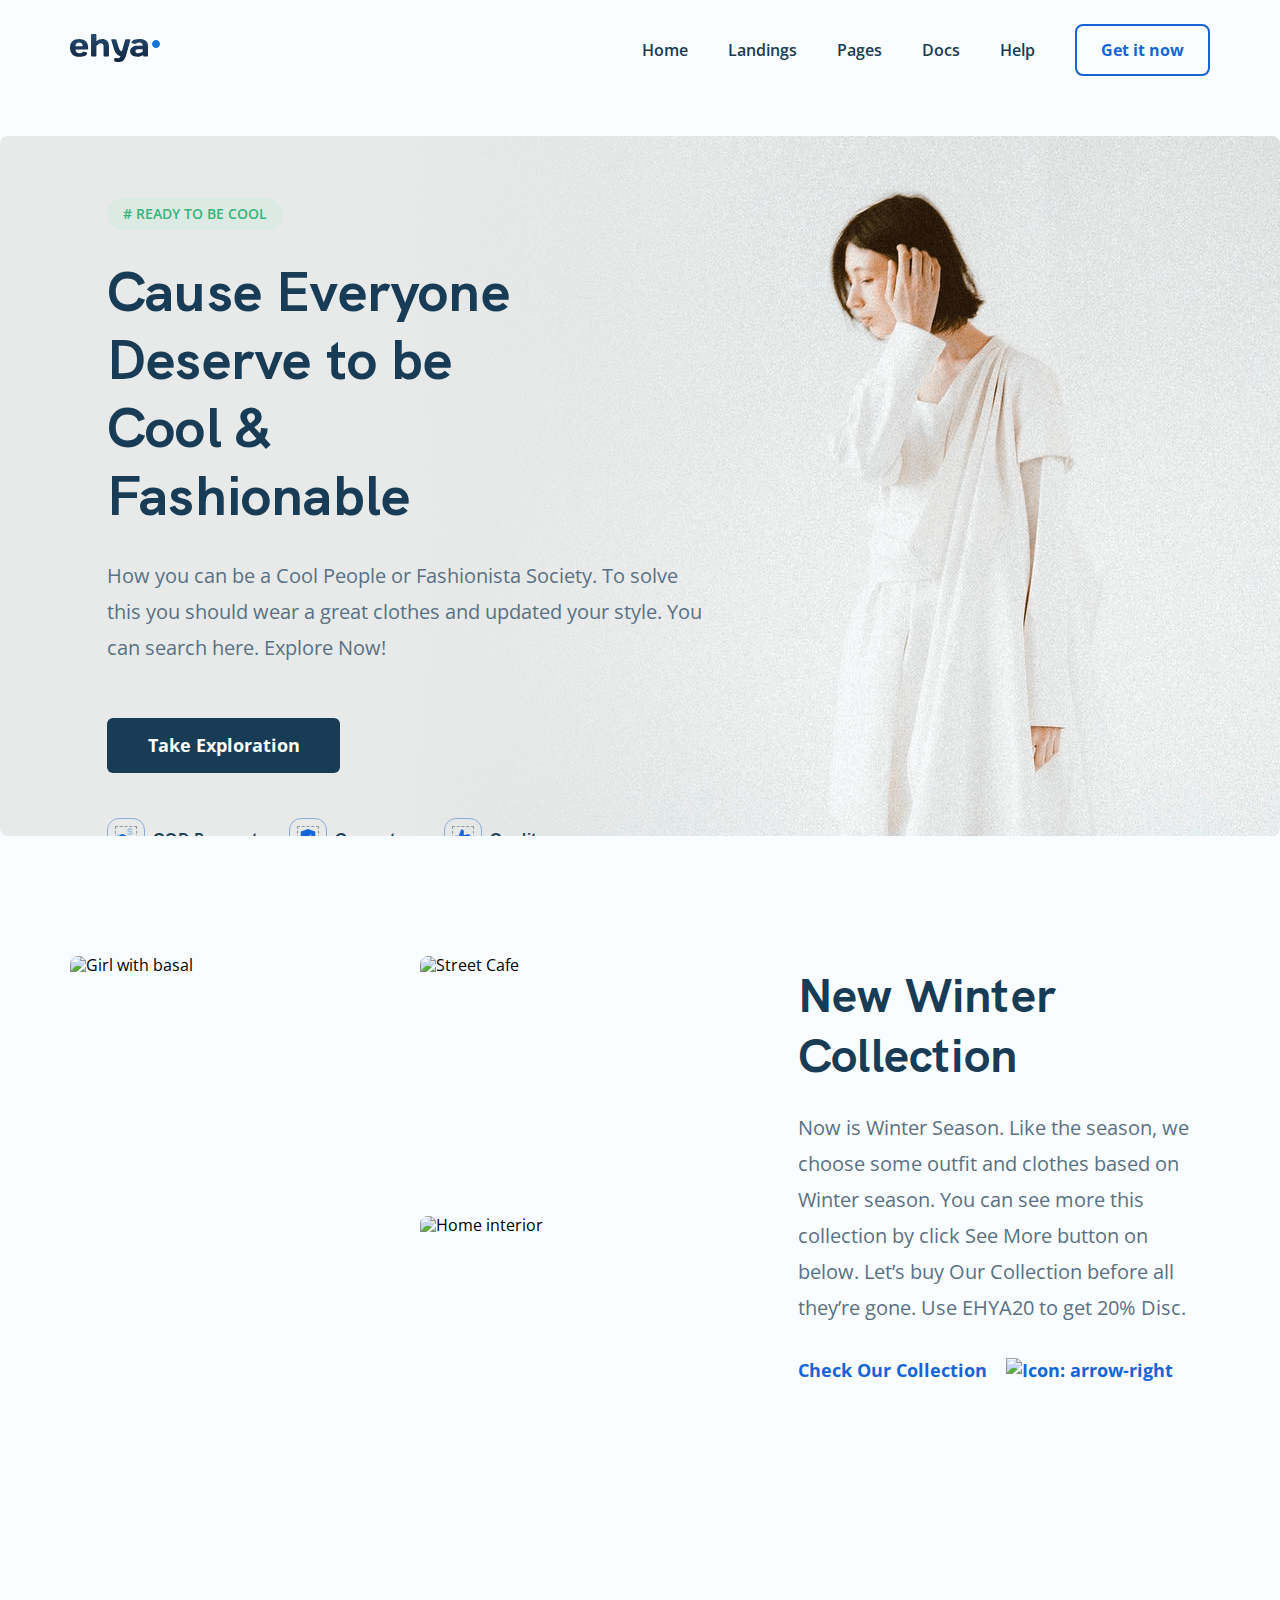
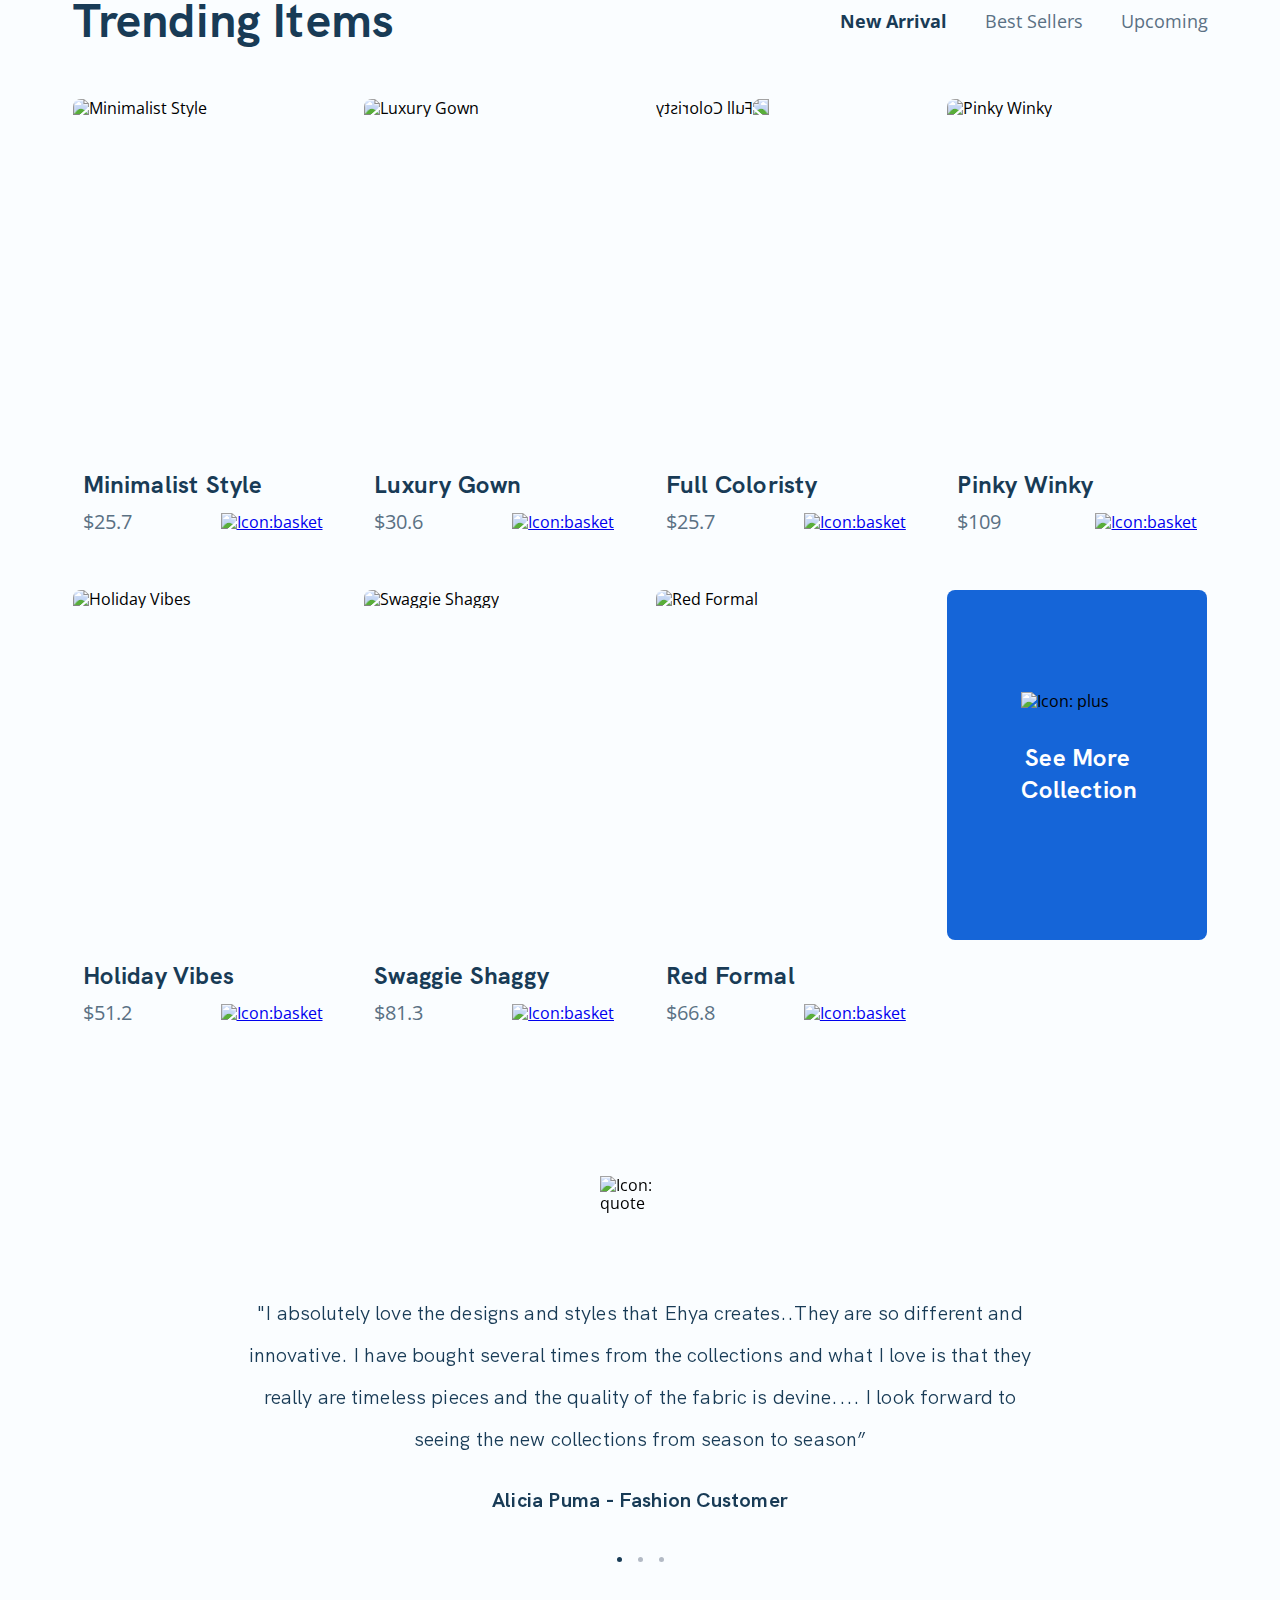
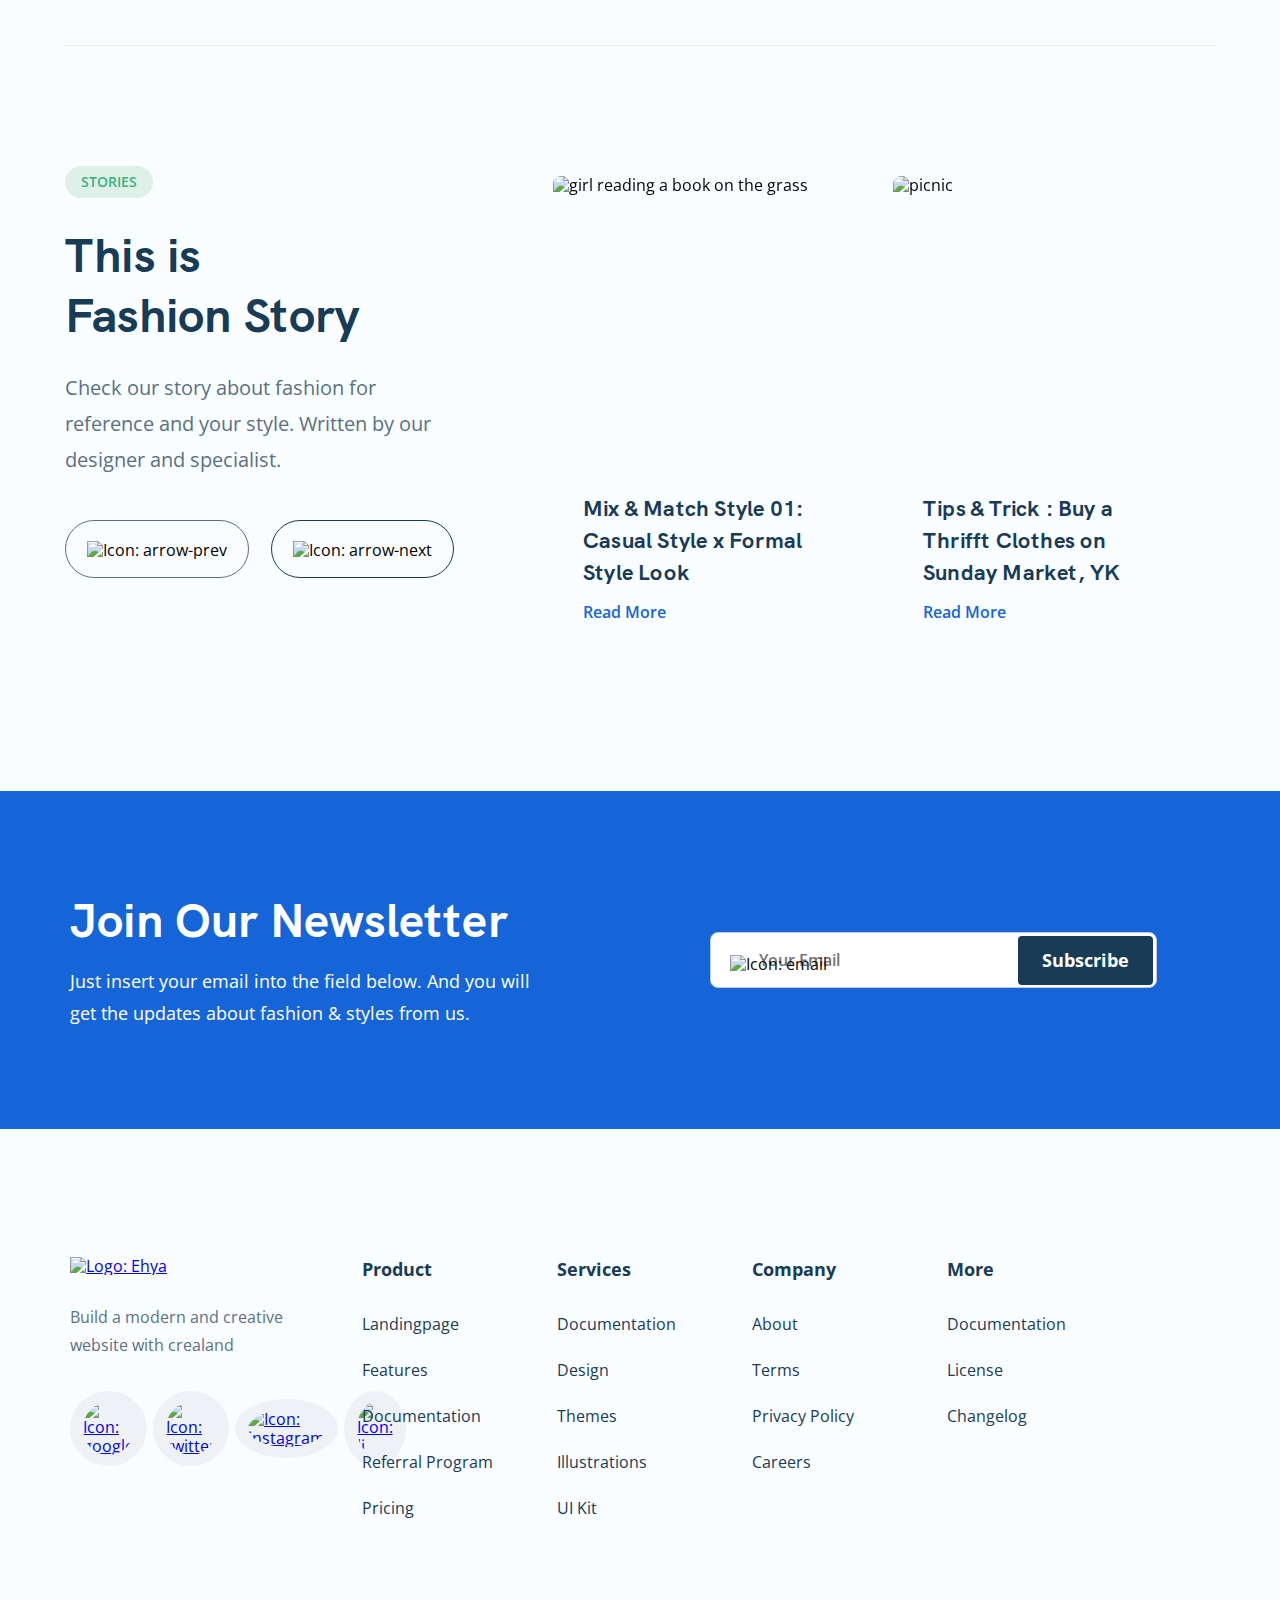
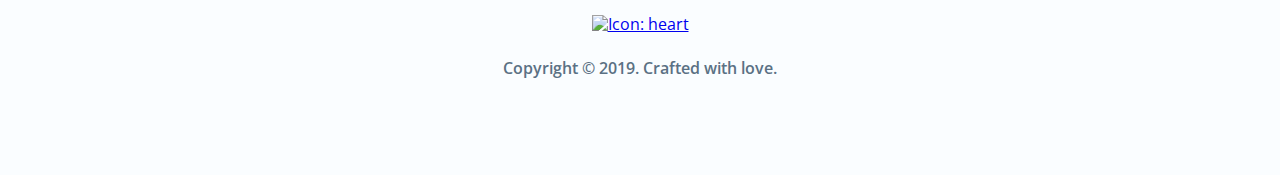
==== commit 470f977e: "fix: fixed bugs in project" ====
--- a/index.html
+++ b/index.html
@@ -14,7 +14,7 @@
     <header class="header header__mobile">
         <div class="header__container">
             <div class="header__wrapper">
-                <a href="index.html" id="header" class="logo logo__dark"><img src="img/logo-dark.svg" alt="Logo: Heya"></a>
+                <a href="https://alisa-vasyatkina.ru/Ehya/" id="header" class="logo logo__dark"><img src="img/logo-dark.svg" alt="Logo: Heya"></a>
                 <form action="#" class="nav">
                     <ul class="nav__ul">
                         <li class="nav__li"><a href="" class="nav__link">Home</a></li>
@@ -576,7 +576,7 @@
             <div class="footer__wrapper">
                 <div class="footer__top">
                     <div class="social">
-                        <a href="#header"><img class="social__logo" src="#" data-src="img/logo-dark.svg" alt="Logo: Ehya" /></a>
+                        <a href="https://alisa-vasyatkina.ru/Ehya/"><img class="social__logo" src="#" data-src="img/logo-dark.svg" alt="Logo: Ehya" /></a>
                         <p class="social__text">Build a modern and creative website with crealand</p>
                         <ul class="social__ul">
                             <li class="social__li"><a class="social__link" href="https://www.google.com/" target="_blank"><img class="social__image social__image--g" src="#" data-src="img/google.svg" alt="Icon: google"></a></li>
--- a/css/style.css
+++ b/css/style.css
@@ -1,2 +1,2 @@
-*{box-sizing:border-box}body{font-family:'Open Sans', sans-serif;background-color:#FAFDFF;overflow:auto}img{max-width:100%}/*! normalize.css v8.0.1 | MIT License | github.com/necolas/normalize.css */html{line-height:1.15;-webkit-text-size-adjust:100%}body{margin:0}main{display:block}h1{font-size:2em;margin:0.67em 0}hr{box-sizing:content-box;height:0;overflow:visible}pre{font-family:monospace, monospace;font-size:1em}a{background-color:transparent}abbr[title]{border-bottom:none;text-decoration:underline;text-decoration:underline dotted}b,strong{font-weight:bolder}code,kbd,samp{font-family:monospace, monospace;font-size:1em}small{font-size:80%}sub,sup{font-size:75%;line-height:0;position:relative;vertical-align:baseline}sub{bottom:-0.25em}sup{top:-0.5em}img{border-style:none}button,input,optgroup,select,textarea{font-family:inherit;font-size:100%;line-height:1.15;margin:0}button,input{overflow:visible}button,select{text-transform:none}button,[type="button"],[type="reset"],[type="submit"]{-webkit-appearance:button}button::-moz-focus-inner,[type="button"]::-moz-focus-inner,[type="reset"]::-moz-focus-inner,[type="submit"]::-moz-focus-inner{border-style:none;padding:0}button:-moz-focusring,[type="button"]:-moz-focusring,[type="reset"]:-moz-focusring,[type="submit"]:-moz-focusring{outline:1px dotted ButtonText}fieldset{padding:0.35em 0.75em 0.625em}legend{box-sizing:border-box;color:inherit;display:table;max-width:100%;padding:0;white-space:normal}progress{vertical-align:baseline}textarea{overflow:auto}[type="checkbox"],[type="radio"]{box-sizing:border-box;padding:0}[type="number"]::-webkit-inner-spin-button,[type="number"]::-webkit-outer-spin-button{height:auto}[type="search"]{-webkit-appearance:textfield;outline-offset:-2px}[type="search"]::-webkit-search-decoration{-webkit-appearance:none}::-webkit-file-upload-button{-webkit-appearance:button;font:inherit}details{display:block}summary{display:list-item}template{display:none}[hidden]{display:none}@font-face{font-family:'HK Grotesk';src:url("../fonts/HKGrotesk-Regular.woff2") format("woff2");src:url("../fonts/HKGrotesk-Regular.woff") format("woff");font-weight:400;font-style:normal;font-display:swap}@font-face{font-family:'HK Grotesk';src:url("../fonts/HKGrotesk-Bold.woff2") format("woff2");src:url("../fonts/HKGrotesk-Bold.woff") format("woff");font-weight:600;font-style:bold;font-display:swap}.header{background-color:#FAFDFF}.header__wrapper{height:100px;display:flex;justify-content:space-between;align-items:center}.header__container{max-width:1140px;width:90%;margin:auto}.header-button{display:none;width:22px;height:18px;padding:0;align-items:center;flex-direction:column;justify-content:space-between;background-color:#FAFDFF;border:none;outline:none;cursor:pointer}.header-button__line{height:2px;width:22px;background-color:#183B56}.nav__ul{display:flex;list-style:none;align-items:center;padding:0;margin:0}.nav__li:not(:first-child){margin-left:40px}.nav__link{text-decoration:none;color:#183B56;font-weight:600;font-size:16px;line-height:22px}.nav__link--arrow{margin-left:4px;height:100%;vertical-align:middle}.nav__button{color:#1565D8;background-color:#FAFDFF;font-weight:bold;font-size:16px;line-height:22px;border:2px solid #1565D8;border-radius:8px;padding:13px 24px;cursor:pointer;outline:none}.mobile{display:none}.hero{padding:36px 0 120px}.hero__container{max-width:1280px;margin:auto}.hero__wrapper{position:relative;height:700px;max-width:1280px;background-color:#E8EAE9;overflow:hidden;border-radius:8px;background-image:url(../img/hero-background.png);background-repeat:no-repeat;background-position:400px -330px}.hero__wrapper::before{content:"";position:absolute;top:0;left:400px;bottom:0;right:0;width:100%;height:100%;background:linear-gradient(270deg, rgba(238,238,238,0.0001) 67.34%, #E8EAE9 100%)}.hero__information{position:absolute;top:62px;left:107px;bottom:48px;max-width:600px}.hero__hashtag{display:inline-block;font-weight:600;font-size:14px;line-height:20px;color:#36b37e;text-transform:uppercase;background-color:#d7ece3c5;border-radius:2000px;padding:6px 16px;margin:0 0 28px 0}.hero__title{max-width:474px;font-family:"HK Grotesk";font-style:normal;font-weight:bold;font-size:56px;line-height:68px;letter-spacing:0.2px;margin:0 0 28px 0;color:#183B56}.hero__text{font-weight:normal;font-size:20px;line-height:36px;color:#5A7184;margin:0 0 52px 0}.hero__button{color:#ffffff;font-weight:bold;font-size:18px;line-height:25px;padding:15px 24px;background-color:#183B56;border:none;border-radius:6px;outline:none;cursor:pointer;margin:0 0 48px 0;width:233px}.advantages__ul{margin:0;padding:0;list-style:none;display:flex;height:36px}.advantages__li{display:flex;align-items:center;font-family:"HK Grotesk";font-style:normal;font-weight:600;font-size:16px;line-height:20px;letter-spacing:0.2px;color:#183B56}.advantages__li--images{display:inline-block;border:1px dashed #979797;height:22px;width:22px}.advantages__li:not(:last-child){margin-right:30px}.advantages__border{padding:7px;border:1px solid #8eacd6;border-radius:12px;margin-right:8px}.collection__container{max-width:1280px;margin:auto}.collection__wrapper{max-width:1140px;margin:auto;display:flex;padding:0 0 145px 0}.collection__pictures{display:flex;width:670px}.collection__image{border-radius:8px}.collection__image--big{height:490px;width:320px;object-fit:cover;margin-right:30px}.collection__image--little{height:230px;width:320px;object-fit:cover}.collection__little-pictures{display:flex;flex-direction:column;justify-content:space-between;height:490px;width:320px}.collection__info{padding:10px 20px 55px 58px;width:470px}.collection__title{width:100%;font-family:"HK Grotesk";font-style:normal;font-weight:bold;font-size:48px;line-height:60px;letter-spacing:0.2px;margin:0 0 24px 0;color:#183B56}.collection__text{font-weight:normal;font-size:20px;line-height:36px;color:#5A7184;margin:0 0 32px 0}.collection__link{text-decoration:none;font-weight:bold;font-size:18px;line-height:25px;color:#1565D8}.collection__arrow{margin-left:19px}.items__container{max-width:1280px;margin:auto}.items__wrapper{max-width:1135px;margin:auto;padding:0 0 95px 0}.items__text{display:flex;justify-content:space-between;align-items:center;margin:0 0 48px 0}.items__title{font-family:"HK Grotesk";font-style:normal;font-weight:bold;font-size:48px;line-height:60px;letter-spacing:0.2px;color:#183B56;margin:0}.items__ul{display:flex;list-style:none;margin:0;padding:0}.items__li{margin-left:38px;font-size:18px;line-height:25px;color:#5A7184;cursor:pointer}.items__li--active{font-size:18px;line-height:25px;color:#183B56;font-weight:bold}.items__cards{flex-wrap:wrap;justify-content:space-between;display:none}.items__cards--active{display:flex}.card{position:relative;height:441px;width:260px;overflow:hidden;margin-bottom:50px}.card__wrapper{height:350px;width:260px;border-radius:8px;overflow:hidden}.card__image{object-fit:cover;z-index:1}.card__image--one{width:100%;height:100%;object-position:0 0}.card__image--two{width:220%;height:220%;object-position:-105px -38px}.card__image--three{width:160%;height:160%;transform:scale(-1, 1);object-position:-50px -35px}.card__image--four{width:160%;height:160%;object-position:-60px -120px}.card__image--five{width:130%;height:130%;object-position:-20px -20px}.card__image--six{width:250%;height:250%;object-position:-140px -47px}.card__image--seven{width:205%;height:205%;object-position:-110px -5px}.card__info{position:absolute;left:0;right:0;bottom:0;top:350px;background-color:#FAFDFF;z-index:2;padding:20px 10px 1px;height:91px;width:260px}.card__title{margin:0 0 3PX;font-family:"HK Grotesk";font-style:normal;font-weight:bold;font-size:24px;line-height:32px;color:#183B56;letter-spacing:0.2px}.card__pricetag{display:flex;justify-content:space-between;aligh-items:center}.card__price{font-weight:normal;font-size:20px;line-height:36px;color:#5A7184}.card-collection{background-color:#1565D8;display:flex;flex-direction:column;justify-content:center;border-radius:8px;height:350px;width:260px;padding:0 74px;cursor:pointer;outline:none}.card-collection__title{font-family:"HK Grotesk";font-style:normal;font-weight:bold;font-size:24px;line-height:32px;text-align:center;letter-spacing:0.2px;color:#fff}.card__link{display:flex;align-items:center}.feedback__container{max-width:1280px;margin:auto;padding:0 0 72px}.feedback__wrapper{max-width:800px;margin:auto;display:flex;flex-direction:column;align-items:center}.feedback__quote{margin-bottom:24px}.feedback__text{font-family:HK Grotesk;font-style:normal;font-weight:normal;font-size:20px;line-height:42px;text-align:center;letter-spacing:0.133333px;color:#183B56;margin:0 0 28px}.feedback__author{font-family:HK Grotesk;font-style:normal;font-weight:bold;font-size:20px;line-height:24px;text-align:center;letter-spacing:0.2px;color:#183B56;margin:0 0 53px}.slider1{max-width:800px;height:375px}.swiper-button-prev,.swiper-button-next{color:transparent}.story__container{max-width:1150px;margin:auto}.story__wrapper{padding:120px 0 140px;display:flex;justify-content:space-between}.story__info{display:flex;flex-direction:column;align-items:flex-start}.story__button{display:flex}.story__tag{display:inline-block;font-weight:600;font-size:14px;line-height:20px;color:#36b37e;text-transform:uppercase;background-color:#d7ece3c5;border-radius:2000px;padding:6px 16px;margin:0 0 28px 0}.story__title{max-width:474px;font-family:"HK Grotesk";font-style:normal;font-weight:bold;font-size:48px;line-height:60px;letter-spacing:0.2px;margin:0 0 24px 0;width:300px;color:#183B56}.story__text{font-family:Open Sans;font-style:normal;font-weight:normal;font-size:20px;line-height:36px;margin-bottom:42px;width:392px;color:#5A7184}.slider{display:flex;justify-content:space-between;margin-top:10px}.slider-button-prev{background-color:#FAFDFF;border:1px solid #5A7184;border-radius:2000px;padding:20px 21px 18px;margin-right:22px;cursor:pointer;outline:none}.slider-button-next{background-color:#FAFDFF;border:1px solid #183B56;border-radius:2000px;padding:20px 21px 18px;cursor:pointer;outline:none}.slider__card{position:relative;height:475px;width:322px;overflow:hidden}.slider__image{position:absolute;object-fit:cover;object-position:-10 -50px;height:317px;width:312px;border-radius:8px 8px 0px 0px}.slider__info{position:absolute;background:#FAFDFF;left:10px;bottom:0;right:0;height:178px;z-index:10px;padding:20px 32px 20px 20px}.slider__title{font-family:HK Grotesk;font-style:normal;font-weight:600;font-size:22px;line-height:32px;letter-spacing:0.2px;color:#183B56;margin:0 0 12px 0}.slider__link{font-weight:600;font-size:16px;line-height:22px;color:#1565D8;text-decoration:none}.slider2{max-width:662px;min-height:475px;margin:0}.newsletter{background-color:#1565D8;position:relative;overflow:hidden}.newsletter__container{max-width:1140px;margin:auto}.newsletter__wrapper{max-width:1077px;padding:100px 0;display:flex;justify-content:space-between;align-items:center}.newsletter__oval{position:absolute}.newsletter__oval--before{left:0;width:95%;object-position:-720px -870px}.newsletter__oval--after{right:0;width:95%;object-position:620px -100px}.newsletter__text{display:flex;flex-direction:column;align-items:flex-start;z-index:100}.newsletter__title{font-family:HK Grotesk;font-style:normal;font-weight:bold;font-size:48px;line-height:60px;letter-spacing:0.2px;color:#ffffff;margin-bottom:14px;margin-top:0}.newsletter__description{font-size:18px;line-height:32px;color:#ffffff;width:490px}.newsletter__form{position:relative;display:flex;flex-wrap:wrap;align-items:flex-start;width:447px;box-sizing:border-box;height:56px;outline:none}.newsletter__input{border-radius:8px;overflow:hidden;width:100%;height:56px;font-weight:600;font-size:16px;line-height:22px;color:#5A7184;padding:17px 48px;border:1px solid #C3CAD9;outline:none;z-index:100;margin-bottom:10px}.newsletter__image{position:absolute;top:23px;left:20px;z-index:150}.newsletter__button{position:absolute;right:4px;top:4px;font-weight:bold;font-size:18px;line-height:25px;color:#ffffff;background-color:#183B56;padding:12px 24px;border:none;border-radius:4px;outline:none;cursor:pointer;z-index:100}.error{color:#183B56}.footer__container{max-width:1140px;margin:auto;padding:128px 0 80px}.footer__wrapper{max-width:1042px}.footer__title{font-weight:bold;font-size:18px;line-height:25px;margin-bottom:31px;color:#183B56}.footer__ul{margin:0;padding:0;list-style:none}.footer__li:not(:last-child){margin-bottom:24px}.footer__item{font-size:16px;line-height:22px;color:#183B56;text-decoration:none}.footer__items{display:flex}.footer__top{display:flex;margin-bottom:96px}.footer__bottom{display:flex;flex-direction:column;align-items:center;justify-content:center}.footer__copy{font-weight:600;font-size:16px;line-height:22px;color:#5A7184;margin-top:24px}.social{width:263px;margin-right:29px}.social__logo{margin-bottom:28px}.social__text{font-size:16px;line-height:28px;color:#5A7184;margin:0 0 32px;width:263px}.social__ul{margin:0;padding:0;list-style:none;display:flex;align-items:center}.social__li{margin-right:6px}.social__image{padding:11px 13px;background:#5a718413;border-radius:50%}.product,.services,.company{margin-right:30px;width:165px;height:262px}@media (min-width: 1200px){.container{width:auto}.header-button__line{display:none}.nav__link:hover{color:#1565D8;transition-duration:0.3s}.nav__button:hover{color:#183B56;border-color:#183B56;transition-duration:0.3s}.collection__link:hover{opacity:0.8;transition-duration:0.3s}.card-collection:hover{background-color:#1565D8;opacity:0.9}.slider__link:hover{color:#183B56;transition-duration:0.3s}.slider-button-prev:hover{border-color:#183B56}.slider-button-next:hover{border-color:#5A7184}.footer__item:hover{color:#1565D8;transition-duration:0.3s}.hero__button:hover{background-color:#183B56;opacity:0.9}.newsletter__button:hover{opacity:0.9}.story__wrapper{border-top:1px solid #E5EAF4}.card__basket:hover{opacity:0.8;transition-duration:0.4s}}@media (max-width: 1200px){.header-button__line{display:none}.hero{padding:30px 0 80px}.hero__container{width:95%;margin:auto}.hero__wrapper{position:relative;background-color:#E8EAE9;overflow:hidden;border-radius:8px;background-image:url(../img/hero-background.png);background-repeat:no-repeat;background-position:260px -330px}.hero__wrapper::before{content:"";position:absolute;top:0;left:260px;bottom:0;right:0;width:100%;height:100%;background:linear-gradient(270deg, rgba(238,238,238,0.0001) 67.34%, #E8EAE9 100%)}.collection__container{width:90%;margin:auto}.collection__wrapper{display:flex;flex-direction:column;padding:0 0 80px 0}.collection__pictures{width:100%}.collection__little-pictures{width:100%}.collection__image--little{width:100%;object-fit:cover}.collection__info{padding:40px 0 0 0;width:100%}.items__container{width:80%;margin:auto}.items__wrapper{padding:0 0 32px 0}.card-collection{width:65%}.card-collection:hover{background-color:#1565D8;opacity:0.9}.story__container{width:90%}.story__wrapper{padding:80px 0 80px;display:flex;flex-direction:column;align-items:center}.story__info{flex-direction:column;align-items:center}.story__title{width:100%;margin-bottom:16px;text-align:center}.story__text{width:510px;margin-bottom:36px;text-align:center}.story__button{margin-bottom:36px}.newsletter__container{width:80%;margin:auto}.newsletter__wrapper{flex-direction:column;padding:72px 0 80px}.newsletter__oval{position:absolute}.newsletter__oval--before{left:0;width:100%;object-position:-485px -680px}.newsletter__oval--after{right:0;width:100%;object-position:500px 300px}.newsletter__title{margin-bottom:14px;text-align:center;width:100%}.newsletter__description{text-align:center;margin-bottom:56px}.footer__container{width:90%}.product,.services,.company{margin-right:15px;width:145px}.social{margin-right:20px}.slider__link:hover{color:#183B56;transition-duration:0.5s}}@media (max-width: 992px){.nav__li:not(:first-child){margin-left:30px}.nav__link:hover{color:#183B56}.nav__button:hover{color:#1565D8;border-color:#1565D8}.header__wrapper{height:64px}.header-button__line{display:none}.logo__dark{width:89px;height:28px}.items__container{max-width:608px;margin:auto}.items__wrapper{padding:0 0 32px 0}.items__text{display:flex;flex-direction:column;margin:0 0 56px}.items__title{margin:0 0 28px}.card{width:280px;margin-bottom:48px}.card__wrapper{width:280px;border-radius:8px;overflow:hidden}.card__info{width:280px}.card__image--one{width:100%;height:100%;object-position:0px 0px}.card__image--two{width:220%;height:220%;object-position:-90px -40px}.card__image--three{width:160%;height:160%;transform:scale(-1, 1);object-position:-25 px -40px}.card__image--four{width:160%;height:160%;object-position:-60px -120px}.card__image--five{width:125%;height:125%;object-position:-12px -15px}.card__image--six{width:250%;height:250%;object-position:-120px -45px}.card__image--seven{width:210%;height:200%;object-position:-120px -5px}.card__basket:hover{opacity:1}.card-collection{width:280px}.card-collection:hover{background-color:#1565D8;opacity:1}.feedback__container{max-width:630px;margin:auto;padding:0 0 80px}.feedback__quote{margin-bottom:12px}.feedback__text{margin-bottom:36px}.feedback__author{margin-bottom:41px}.footer__container{max-width:672px;margin:auto;padding:64px 0 64px}.footer__wrapper{max-width:641px}.footer__top{margin-bottom:0}.footer__items{display:flex;flex-direction:row;flex-wrap:wrap}.social{width:253px;margin-right:30px}.social__li{margin-right:6px}.product{width:165px;margin-right:28px;margin-bottom:48px}.company{width:165px;margin-right:28px}.services{width:165px;margin-right:0;margin-bottom:48px}.more{width:165px}.slider__link:hover{color:#1565D8}.slider-button-prev:hover{border-color:#5A7184}.slider-button-next:hover{border-color:#183B56}.slider1{height:415px}.newsletter__button:hover{opacity:1}}@media (max-width: 768px){.header__wrapper{height:72px}.header__container{max-width:650px}.header-button{display:flex}.nav{display:none}.mobile--visible{display:block;position:fixed;top:10px;left:8px;right:8px;background-color:#ffffff;box-shadow:0px 16px 48px rgba(0,0,0,0.16);padding:36px 24px;z-index:150;height:284px}.mobile__close{position:absolute;right:20px;top:16px}.menu__ul{list-style:none;margin:0;padding:0}.menu__li{margin-bottom:20px}.menu__link{text-decoration:none;font-weight:600;font-size:16px;line-height:22px;text-align:center;color:#183B56}.menu__button{font-weight:bold;font-size:16px;line-height:22px;color:#1565D8;background-color:#fff;width:100%;padding:9px;border:2px solid #1565D8;border-radius:8px}.hero{padding:30px 0 80px}.hero__container{width:95%;margin:auto}.hero__wrapper{max-height:624px;background-position:50px -360px}.hero__wrapper::before{left:50px}.hero__information{position:absolute;top:36px;left:28px;bottom:36px}.hero__hashtag{margin:0 0 24px}.hero__title{font-size:48px;line-height:60px;width:407px;margin:0 0 20px 0}.hero__text{font-size:18px;line-height:32px;width:400px;margin:0 0 36px 0}.hero__button{font-size:16px;margin:0 0 40px 0}.advantages__ul{display:flex;align-items:flex-start;height:36px}.advantages__li:not(:last-child){margin-right:20px;margin-bottom:20px}.collection__container{width:672px;margin:auto}.collection__wrapper{display:flex;flex-direction:column;padding:0 0 80px 0}.collection__image--little{width:100%;object-fit:cover}.collection__info{padding:40px 0 0 0}.collection__title{font-weight:bold;font-size:48px;line-height:60px;max-width:672px;margin:0 0 18px 0}.collection__text{font-size:20px;line-height:36px;margin:0 0 30px 0}.items__container{max-width:608px;margin:auto}.items__wrapper{padding:0 0 32px 0}.items__text{display:flex;flex-direction:column;margin:0 0 56px}.items__title{margin:0 0 28px}.card{width:280px;margin-bottom:48px}.card__wrapper{width:280px;border-radius:8px;overflow:hidden}.card__info{width:280px}.card__image--one{width:100%;height:100%;object-position:0px 0px}.card__image--two{width:220%;height:220%;object-position:-90px -40px}.card__image--three{width:160%;height:160%;transform:scale(-1, 1);object-position:-25 px -40px}.card__image--four{width:160%;height:160%;object-position:-60px -120px}.card__image--five{width:125%;height:125%;object-position:-12px -15px}.card__image--six{width:250%;height:250%;object-position:-120px -45px}.card__image--seven{width:210%;height:200%;object-position:-120px -5px}.card-collection{width:280px}.newsletter__oval{position:absolute}.newsletter__oval--before{left:0;width:100%;object-position:-430px -480px}.newsletter__oval--after{right:0;width:100%;object-position:380px 300px}}@media (max-width: 740px){.items__container{width:90%;margin:auto}.items__wrapper{padding:0 0 28px 0}.items__text{display:flex;flex-direction:column;margin:0 0 36px}.items__title{font-size:28px;line-height:36px;margin:0 0 24px}.items__ul{display:flex;justify-content:space-between}.items__li{font-size:16px;line-height:22px;margin-left:0}.items__li:not(:last-child){margin-right:16px}.card{width:140px;height:234px;margin-bottom:20px}.card__info{position:absolute;left:0;right:0;bottom:0;top:170px;background-color:#FAFDFF;z-index:2;padding:13px 4px 4px;width:100%;height:64px;z-index:100;padding:13px 4px 4px 0}.card__wrapper{height:170px;width:140px;border-radius:8px;overflow:hidden}.card__image--two{width:200%;height:200%;object-position:-35px -15px}.card__image--three{width:140%;height:140%;transform:scale(-1, 1);object-position:-5px -15px}.card__image--four{width:140%;height:140%;object-position:-10px -45px}.card__image--five{width:130%;height:130%;object-position:-5px -10px}.card__image--six{width:200%;height:200%;object-position:-30px -15px}.card__image--seven{width:160%;height:160%;object-position:-25px 0}.card__pricetag{display:flex;justify-content:flex-start;align-items:center}.card__title{font-size:16px;line-height:20px}.card__price{font-size:14px;line-height:24px;margin-right:12px}.card__basket{height:32px;width:14px}.card-collection{background-color:#1565D8;display:flex;flex-direction:column;justify-content:center;align-items:center;border-radius:8px;height:170px;width:140px;padding:0}.card-collection__title{font-family:"HK Grotesk";font-style:normal;font-weight:bold;font-size:20px;line-height:24px;text-align:center;letter-spacing:0.2px;color:#fff;margin:21px 0 0}.collection__container{width:90%;margin:auto}.collection__wrapper{display:flex;padding:0 0 64px 0}.collection__pictures{flex-direction:column;width:100%}.collection__image{width:100%;object-fit:cover;margin:0}.collection__image--big{height:300px}.collection__image--little{width:48%;height:97px}.collection__little-pictures{display:flex;flex-direction:row;margin-top:14px;height:97px;margin-bottom:36px;width:inherit}.collection__info{padding:0}.collection__title{font-size:28px;line-height:36px;margin:0 0 16px 0;display:flex;justify-content:center}.collection__text{font-size:16px;line-height:28px;margin-bottom:24px;text-align:center}.collection__link{display:flex;justify-content:center}.collection__arrow{margin-left:30px}.feedback__container{max-width:90%;margin:auto;padding:0 0 64px}.feedback__quote{height:81px;width:70px;margin-bottom:13px}.feedback__text{font-size:18px;line-height:36px;margin-bottom:24px}.feedback__author{margin-bottom:29px;display:flex;flex-direction:column}.feedback__name::before{content:"- "}.story__container{width:95%;margin:auto}.story__wrapper{padding:48px 0 40px}.story__title{font-size:28px;line-height:36px;margin-bottom:16px;width:100%}.story__text{font-size:16px;line-height:28px;margin-bottom:36px;width:90%}.slider{display:flex;flex-direction:column;align-items:center;width:100%}.slider-button-prev{padding:17px 17px 15px 18px}.slider-button-next{padding:17px 17px 15px 18px}.slider__card{width:280px;height:407px;margin-bottom:24px}.slider__image{height:277px;width:270px}.slider__title{font-size:20px;line-height:24px;margin-bottom:16px}.slider__info{width:270px;height:150px;padding:20px}.slider2{width:100%}.footer__container{width:90%;padding:48px 0 64px}.footer__wrapper{width:95%;margin-left:0}.footer__items{flex-wrap:wrap;order:-1;justify-content:space-between;margin-bottom:47px}.footer__top{flex-direction:column}.footer__bottom{display:none}.footer__title{font-size:16px;line-height:22px;margin-bottom:20px}.footer__item{font-size:14px;line-height:20px}.footer__li:not(:last-child){margin-bottom:15px}.social{width:100%;margin:0;display:flex;flex-direction:column;align-items:center}.social__logo{width:77px;height:24px;margin-bottom:16px}.social__text{text-align:center;font-size:14px;line-height:24px;margin-bottom:16px}.product{width:120px;height:202px;margin:0 0 39px}.company{width:150px;height:167px;margin:0}.services{width:107px;height:202px;margin:0 0 39px}.more{width:102px;height:132px;margin:0}}@media (max-width: 640px){.card-collection{width:140px}.company{width:100px}}@media (max-width: 576px){.header__wrapper{height:64px}.header__container{width:90%}.hero{padding:24px 0 64px}.hero__container{width:100%;margin:0}.hero__wrapper{background-position:-20px -360px}.hero__wrapper::before{left:-40px}.newsletter__container{width:90%;margin:auto;padding:64px 0 64px;height:414px}.newsletter__wrapper{flex-direction:column;width:100%;padding:0}.newsletter__text{width:100%}.newsletter__title{font-size:28px;line-height:36px;margin-bottom:24px;width:100%;text-align:center}.newsletter__description{font-size:16px;line-height:28px;width:100%;text-align:center;margin:auto}.newsletter__form{width:100%;margin-top:36px}.newsletter__input{height:48px}.newsletter__button{position:static;width:100%;border-radius:8px;top:0;right:0;bottom:0;padding:12px 24px 11px}.newsletter__image{top:20px}.newsletter__oval{position:absolute}.newsletter__oval--before{width:100%;object-position:-230px -100px}.newsletter__oval--after{display:none}.newsletter .error{margin:0;font-size:10px}}@media (min-width: 320px) and (max-width: 480px){.hero{padding:24px 0 64px}.hero__container{width:100%;margin:0;right:0}.hero__wrapper{min-height:899px;bottom:0;left:0;right:0;background-position:-360px -360px}.hero__wrapper::before{left:0;background:linear-gradient(180deg, rgba(238,238,238,0.0001) 47.32%, #E8EAE9 65.51%)}.hero__information{top:381px;left:20px;right:20px;bottom:36px;display:flex;flex-direction:column;align-items:center;z-index:100}.hero__hashtag{font-size:14px;line-height:20px;padding:2px 26px;margin:0 0 20px}.hero__title{font-size:32px;line-height:40px;max-width:280px;text-align:center;margin:0 0 20px}.hero__text{font-size:16px;line-height:28px;max-width:280px;text-align:center;margin:0 0 22px 0}.hero__button{margin:0 0 22px 0;font-size:16px;line-height:22px;padding:13px 24px}.advantages__ul{display:flex;flex-direction:row;flex-wrap:wrap;min-width:291px;justify-content:space-around}.advantages__li--images{height:15px;width:15px}.advantages__li:not(:last-child){margin-right:16px;margin-bottom:16px}.advantages__border{padding:5px 5px 3px 5px}.collection__container{width:90%;margin:auto}.collection__wrapper{display:flex;padding:0 0 64px 0}.collection__pictures{flex-direction:column;width:100%}.collection__image{width:100%;object-fit:cover;margin:0}.collection__image--big{height:300px}.collection__image--little{width:48%;height:97px}.collection__little-pictures{display:flex;flex-direction:row;margin-top:14px;height:97px;margin-bottom:36px;width:inherit}.collection__info{padding:0}.collection__title{font-size:28px;line-height:36px;margin:0 0 16px 0;display:flex;justify-content:center}.collection__text{font-size:16px;line-height:28px;margin-bottom:24px;text-align:center}.collection__link{display:flex;justify-content:center}.collection__arrow{margin-left:30px}.items__li:not(:last-child){margin-right:14px}.card-collection{height:170px;width:140px}.slider1{height:555px}.feedback__container{min-height:555px}.feedback__wrapper{min-height:555px}.feedback__author{margin-bottom:24px}.swiper-pagination,.swiper-pagination-clickable,.swiper-pagination-bullets{height:8px}.story{border-top:1px solid #E5EAF4}}
+*{box-sizing:border-box}body{font-family:'Open Sans', sans-serif;background-color:#FAFDFF;overflow:auto}img{max-width:100%}/*! normalize.css v8.0.1 | MIT License | github.com/necolas/normalize.css */html{line-height:1.15;-webkit-text-size-adjust:100%}body{margin:0}main{display:block}h1{font-size:2em;margin:0.67em 0}hr{box-sizing:content-box;height:0;overflow:visible}pre{font-family:monospace, monospace;font-size:1em}a{background-color:transparent}abbr[title]{border-bottom:none;text-decoration:underline;text-decoration:underline dotted}b,strong{font-weight:bolder}code,kbd,samp{font-family:monospace, monospace;font-size:1em}small{font-size:80%}sub,sup{font-size:75%;line-height:0;position:relative;vertical-align:baseline}sub{bottom:-0.25em}sup{top:-0.5em}img{border-style:none}button,input,optgroup,select,textarea{font-family:inherit;font-size:100%;line-height:1.15;margin:0}button,input{overflow:visible}button,select{text-transform:none}button,[type="button"],[type="reset"],[type="submit"]{-webkit-appearance:button}button::-moz-focus-inner,[type="button"]::-moz-focus-inner,[type="reset"]::-moz-focus-inner,[type="submit"]::-moz-focus-inner{border-style:none;padding:0}button:-moz-focusring,[type="button"]:-moz-focusring,[type="reset"]:-moz-focusring,[type="submit"]:-moz-focusring{outline:1px dotted ButtonText}fieldset{padding:0.35em 0.75em 0.625em}legend{box-sizing:border-box;color:inherit;display:table;max-width:100%;padding:0;white-space:normal}progress{vertical-align:baseline}textarea{overflow:auto}[type="checkbox"],[type="radio"]{box-sizing:border-box;padding:0}[type="number"]::-webkit-inner-spin-button,[type="number"]::-webkit-outer-spin-button{height:auto}[type="search"]{-webkit-appearance:textfield;outline-offset:-2px}[type="search"]::-webkit-search-decoration{-webkit-appearance:none}::-webkit-file-upload-button{-webkit-appearance:button;font:inherit}details{display:block}summary{display:list-item}template{display:none}[hidden]{display:none}@font-face{font-family:'HK Grotesk';src:url("../fonts/HKGrotesk-Regular.woff2") format("woff2");src:url("../fonts/HKGrotesk-Regular.woff") format("woff");font-weight:400;font-style:normal;font-display:swap}@font-face{font-family:'HK Grotesk';src:url("../fonts/HKGrotesk-Bold.woff2") format("woff2");src:url("../fonts/HKGrotesk-Bold.woff") format("woff");font-weight:600;font-style:bold;font-display:swap}.header{position:fixed;left:0;top:0;right:0;z-index:200;background-color:#FAFDFF}.header__wrapper{height:100px;display:flex;justify-content:space-between;align-items:center}.header__container{max-width:1140px;width:90%;margin:auto}.header-button{display:none;width:22px;height:18px;padding:0;align-items:center;flex-direction:column;justify-content:space-between;background-color:#FAFDFF;border:none;outline:none;cursor:pointer}.header-button__line{height:2px;width:22px;background-color:#183B56}.nav__ul{display:flex;list-style:none;align-items:center;padding:0;margin:0}.nav__li:not(:first-child){margin-left:40px}.nav__link{text-decoration:none;color:#183B56;font-weight:600;font-size:16px;line-height:22px}.nav__link--arrow{margin-left:4px;height:100%;vertical-align:middle}.nav__button{color:#1565D8;background-color:#FAFDFF;font-weight:bold;font-size:16px;line-height:22px;border:2px solid #1565D8;border-radius:8px;padding:13px 24px;cursor:pointer;outline:none}.mobile{display:none}.hero{padding:136px 0 120px}.hero__container{max-width:1280px;margin:auto}.hero__wrapper{position:relative;height:700px;max-width:1280px;background-color:#E8EAE9;overflow:hidden;border-radius:8px;background-image:url(../img/hero-background.png);background-repeat:no-repeat;background-position:400px -330px}.hero__wrapper::before{content:"";position:absolute;top:0;left:400px;bottom:0;right:0;width:100%;height:100%;background:linear-gradient(270deg, rgba(238,238,238,0.0001) 67.34%, #E8EAE9 100%)}.hero__information{position:absolute;top:62px;left:107px;bottom:48px;max-width:600px}.hero__hashtag{display:inline-block;font-weight:600;font-size:14px;line-height:20px;color:#36b37e;text-transform:uppercase;background-color:#d7ece3c5;border-radius:2000px;padding:6px 16px;margin:0 0 28px 0}.hero__title{max-width:474px;font-family:"HK Grotesk";font-style:normal;font-weight:bold;font-size:56px;line-height:68px;letter-spacing:0.2px;margin:0 0 28px 0;color:#183B56}.hero__text{font-weight:normal;font-size:20px;line-height:36px;color:#5A7184;margin:0 0 52px 0}.hero__button{color:#ffffff;font-weight:bold;font-size:18px;line-height:25px;padding:15px 24px;background-color:#183B56;border:none;border-radius:6px;outline:none;cursor:pointer;margin:0 0 48px 0;width:233px}.advantages__ul{margin:0;padding:0;list-style:none;display:flex;height:36px}.advantages__li{display:flex;align-items:center;font-family:"HK Grotesk";font-style:normal;font-weight:600;font-size:16px;line-height:20px;letter-spacing:0.2px;color:#183B56}.advantages__li--images{display:inline-block;border:1px dashed #979797;height:22px;width:22px}.advantages__li:not(:last-child){margin-right:30px}.advantages__border{padding:7px;border:1px solid #8eacd6;border-radius:12px;margin-right:8px}.collection__container{max-width:1280px;margin:auto}.collection__wrapper{max-width:1140px;margin:auto;display:flex;padding:0 0 145px 0}.collection__pictures{display:flex;width:670px}.collection__image{border-radius:8px}.collection__image--big{height:490px;width:320px;object-fit:cover;margin-right:30px}.collection__image--little{height:230px;width:320px;object-fit:cover}.collection__little-pictures{display:flex;flex-direction:column;justify-content:space-between;height:490px;width:320px}.collection__info{padding:10px 20px 55px 58px;width:470px}.collection__title{width:100%;font-family:"HK Grotesk";font-style:normal;font-weight:bold;font-size:48px;line-height:60px;letter-spacing:0.2px;margin:0 0 24px 0;color:#183B56}.collection__text{font-weight:normal;font-size:20px;line-height:36px;color:#5A7184;margin:0 0 32px 0}.collection__link{text-decoration:none;font-weight:bold;font-size:18px;line-height:25px;color:#1565D8}.collection__arrow{margin-left:19px}.items__container{max-width:1280px;margin:auto}.items__wrapper{max-width:1135px;margin:auto;padding:0 0 95px 0}.items__text{display:flex;justify-content:space-between;align-items:center;margin:0 0 48px 0}.items__title{font-family:"HK Grotesk";font-style:normal;font-weight:bold;font-size:48px;line-height:60px;letter-spacing:0.2px;color:#183B56;margin:0}.items__ul{display:flex;list-style:none;margin:0;padding:0}.items__li{margin-left:38px;font-size:18px;line-height:25px;color:#5A7184;cursor:pointer}.items__li--active{font-size:18px;line-height:25px;color:#183B56;font-weight:bold}.items__cards{flex-wrap:wrap;justify-content:space-between;display:none}.items__cards--active{display:flex}.card{position:relative;height:441px;width:260px;overflow:hidden;margin-bottom:50px}.card__wrapper{height:350px;width:260px;border-radius:8px;overflow:hidden}.card__image{object-fit:cover;z-index:1}.card__image--one{width:100%;height:100%;object-position:0 0}.card__image--two{width:220%;height:220%;object-position:-105px -38px}.card__image--three{width:160%;height:160%;transform:scale(-1, 1);object-position:-50px -35px}.card__image--four{width:160%;height:160%;object-position:-60px -120px}.card__image--five{width:130%;height:130%;object-position:-20px -20px}.card__image--six{width:250%;height:250%;object-position:-140px -47px}.card__image--seven{width:205%;height:205%;object-position:-110px -5px}.card__info{position:absolute;left:0;right:0;bottom:0;top:350px;background-color:#FAFDFF;z-index:2;padding:20px 10px 1px;height:91px;width:260px}.card__title{margin:0 0 3PX;font-family:"HK Grotesk";font-style:normal;font-weight:bold;font-size:24px;line-height:32px;color:#183B56;letter-spacing:0.2px}.card__pricetag{display:flex;justify-content:space-between;aligh-items:center}.card__price{font-weight:normal;font-size:20px;line-height:36px;color:#5A7184}.card-collection{background-color:#1565D8;display:flex;flex-direction:column;justify-content:center;border-radius:8px;height:350px;width:260px;padding:0 74px;cursor:pointer;outline:none}.card-collection__title{font-family:"HK Grotesk";font-style:normal;font-weight:bold;font-size:24px;line-height:32px;text-align:center;letter-spacing:0.2px;color:#fff}.card__link{display:flex;align-items:center}.feedback__container{max-width:1280px;margin:auto;padding:0 0 80px}.feedback__wrapper{max-width:800px;margin:auto;display:flex;flex-direction:column;align-items:center}.feedback__quote{margin-bottom:24px;width:80px;height:92px}.feedback__text{font-family:HK Grotesk;font-style:normal;font-weight:normal;font-size:20px;line-height:42px;text-align:center;letter-spacing:0.133333px;color:#183B56;margin:0 0 28px}.feedback__author{font-family:HK Grotesk;font-style:normal;font-weight:bold;font-size:20px;line-height:24px;text-align:center;letter-spacing:0.2px;color:#183B56;margin:0 0 53px}.slider1{max-width:800px;height:375px}.swiper-button-prev,.swiper-button-next{color:transparent}.story__container{max-width:1150px;margin:auto}.story__wrapper{padding:120px 0 140px;display:flex;justify-content:space-between}.story__info{display:flex;flex-direction:column;align-items:flex-start}.story__button{display:flex}.story__tag{display:inline-block;font-weight:600;font-size:14px;line-height:20px;color:#36b37e;text-transform:uppercase;background-color:#d7ece3c5;border-radius:2000px;padding:6px 16px;margin:0 0 28px 0}.story__title{max-width:474px;font-family:"HK Grotesk";font-style:normal;font-weight:bold;font-size:48px;line-height:60px;letter-spacing:0.2px;margin:0 0 24px 0;width:300px;color:#183B56}.story__text{font-family:Open Sans;font-style:normal;font-weight:normal;font-size:20px;line-height:36px;margin-bottom:42px;width:392px;color:#5A7184}.slider{display:flex;justify-content:space-between;margin-top:10px}.slider-button-prev{background-color:#FAFDFF;border:1px solid #5A7184;border-radius:2000px;padding:20px 21px 18px;margin-right:22px;cursor:pointer;outline:none}.slider-button-next{background-color:#FAFDFF;border:1px solid #183B56;border-radius:2000px;padding:20px 21px 18px;cursor:pointer;outline:none}.slider__card{position:relative;height:475px;width:322px;overflow:hidden}.slider__image{position:absolute;object-fit:cover;object-position:-10 -50px;height:317px;width:312px;border-radius:8px 8px 0px 0px}.slider__info{position:absolute;background:#FAFDFF;left:10px;bottom:0;right:0;height:178px;z-index:10px;padding:20px 32px 20px 20px}.slider__title{font-family:HK Grotesk;font-style:normal;font-weight:600;font-size:22px;line-height:32px;letter-spacing:0.2px;color:#183B56;margin:0 0 12px 0}.slider__link{font-weight:600;font-size:16px;line-height:22px;color:#1565D8;text-decoration:none}.slider2{max-width:662px;min-height:475px;margin:0}.right,.left{height:18px;width:14px}.newsletter{background-color:#1565D8;position:relative;overflow:hidden}.newsletter__container{max-width:1140px;margin:auto}.newsletter__wrapper{max-width:1087px;padding:100px 0;display:flex;justify-content:space-between;align-items:center}.newsletter__oval{position:absolute}.newsletter__oval--before{left:0;width:95%;object-position:-720px -870px}.newsletter__oval--after{right:0;width:95%;object-position:620px -100px}.newsletter__text{display:flex;flex-direction:column;align-items:flex-start;z-index:100}.newsletter__title{font-family:HK Grotesk;font-style:normal;font-weight:bold;font-size:48px;line-height:60px;letter-spacing:0.2px;color:#ffffff;margin-bottom:14px;margin-top:0}.newsletter__description{font-size:18px;line-height:32px;color:#ffffff;width:490px}.newsletter__form{position:relative;display:flex;flex-wrap:wrap;align-items:flex-start;width:447px;box-sizing:border-box;height:56px;outline:none}.newsletter__input{border-radius:8px;overflow:hidden;width:100%;height:56px;font-weight:600;font-size:16px;line-height:22px;color:#5A7184;padding:17px 48px;border:1px solid #C3CAD9;outline:none;z-index:100;margin-bottom:10px}.newsletter__image{position:absolute;top:23px;left:20px;z-index:150}.newsletter__button{position:absolute;right:4px;top:4px;font-weight:bold;font-size:18px;line-height:25px;color:#ffffff;background-color:#183B56;padding:12px 24px;border:none;border-radius:4px;outline:none;cursor:pointer;z-index:100}.error{color:red}.footer__container{max-width:1140px;margin:auto;padding:128px 0 80px}.footer__wrapper{max-width:1042px}.footer__title{font-weight:bold;font-size:18px;line-height:25px;margin-bottom:31px;color:#183B56}.footer__ul{margin:0;padding:0;list-style:none}.footer__li:not(:last-child){margin-bottom:24px}.footer__item{font-size:16px;line-height:22px;color:#183B56;text-decoration:none}.footer__items{display:flex}.footer__top{display:flex;margin-bottom:96px}.footer__bottom{display:flex;flex-direction:column;align-items:center;justify-content:center}.footer__copy{font-weight:600;font-size:16px;line-height:22px;color:#5A7184;margin-top:24px}.social{width:263px;margin-right:29px}.social__logo{margin-bottom:28px}.social__text{font-size:16px;line-height:28px;color:#5A7184;margin:0 0 32px;width:263px}.social__ul{margin:0;padding:0;list-style:none;display:flex;align-items:center}.social__li{margin-right:6px}.social__image{padding:11px 13px;background:#5a718413;border-radius:50%}.product,.services,.company{margin-right:30px;width:165px;height:262px}@media (min-width: 1200px){.container{width:auto}.header-button__line{display:none}.nav__link:hover{color:#1565D8;transition-duration:0.3s}.nav__button:hover{color:#183B56;border-color:#183B56;transition-duration:0.3s}.collection__link:hover{opacity:0.8;transition-duration:0.3s}.card-collection:hover{background-color:#1565D8;opacity:0.9}.slider__link:hover{color:#183B56;transition-duration:0.3s}.slider-button-prev:hover{border-color:#183B56}.slider-button-next:hover{border-color:#5A7184}.footer__item:hover{color:#1565D8;transition-duration:0.3s}.hero__button:hover{background-color:#183B56;opacity:0.9}.newsletter__button:hover{opacity:0.9}.story__wrapper{border-top:1px solid #E5EAF4}.card__basket:hover{opacity:0.8;transition-duration:0.4s}.slider1{height:389px}.feedback__container{min-height:389px}.feedback__wrapper{min-height:389px}.swiper-pagination,.swiper-pagination-clickable,.swiper-pagination-bullets{height:8px}}@media (max-width: 1200px){.header-button__line{display:none}.hero{padding:130px 0 80px}.hero__container{width:95%;margin:auto}.hero__wrapper{position:relative;background-color:#E8EAE9;overflow:hidden;border-radius:8px;background-image:url(../img/hero-background.png);background-repeat:no-repeat;background-position:260px -330px}.hero__wrapper::before{content:"";position:absolute;top:0;left:260px;bottom:0;right:0;width:100%;height:100%;background:linear-gradient(270deg, rgba(238,238,238,0.0001) 67.34%, #E8EAE9 100%)}.collection__container{width:90%;margin:auto}.collection__wrapper{display:flex;flex-direction:column;padding:0 0 80px 0}.collection__pictures{width:100%}.collection__little-pictures{width:100%}.collection__image--little{width:100%;object-fit:cover}.collection__info{padding:40px 0 0 0;width:100%}.items__container{width:80%;margin:auto}.items__wrapper{padding:0 0 32px 0}.card-collection{width:65%}.card-collection:hover{background-color:#1565D8;opacity:0.9}.story__container{width:90%}.story__wrapper{padding:80px 0 80px;display:flex;flex-direction:column;align-items:center}.story__info{flex-direction:column;align-items:center}.story__title{width:100%;margin-bottom:16px;text-align:center}.story__text{width:510px;margin-bottom:36px;text-align:center}.story__button{margin-bottom:36px}.newsletter__container{width:80%;margin:auto}.newsletter__wrapper{flex-direction:column;padding:72px 0 80px}.newsletter__oval{position:absolute}.newsletter__oval--before{left:0;width:100%;object-position:-485px -680px}.newsletter__oval--after{right:0;width:100%;object-position:500px 300px}.newsletter__title{margin-bottom:14px;text-align:center;width:100%}.newsletter__description{text-align:center;margin-bottom:56px}.footer__container{width:90%}.product,.services,.company{margin-right:15px;width:145px}.social{margin-right:20px}.slider__link:hover{color:#183B56;transition-duration:0.5s}}@media (max-width: 992px){.nav__li:not(:first-child){margin-left:30px}.nav__link:hover{color:#183B56}.nav__button:hover{color:#1565D8;border-color:#1565D8}.header__wrapper{height:64px}.header-button__line{display:none}.hero{padding-top:74px}.logo__dark{width:89px;height:28px}.items__container{max-width:608px;margin:auto}.items__wrapper{padding:0 0 32px 0}.items__text{display:flex;flex-direction:column;margin:0 0 56px}.items__title{margin:0 0 28px}.card{width:280px;margin-bottom:48px}.card__wrapper{width:280px;border-radius:8px;overflow:hidden}.card__info{width:280px}.card__image--one{width:100%;height:100%;object-position:0px 0px}.card__image--two{width:220%;height:220%;object-position:-90px -40px}.card__image--three{width:160%;height:160%;transform:scale(-1, 1);object-position:-25 px -40px}.card__image--four{width:160%;height:160%;object-position:-60px -120px}.card__image--five{width:125%;height:125%;object-position:-12px -15px}.card__image--six{width:250%;height:250%;object-position:-120px -45px}.card__image--seven{width:210%;height:200%;object-position:-120px -5px}.card__basket:hover{opacity:1}.card-collection{width:280px}.card-collection:hover{background-color:#1565D8;opacity:1}.feedback__container{max-width:630px;margin:auto;padding:0 0 80px}.feedback__quote{margin-bottom:12px}.feedback__text{margin-bottom:36px}.feedback__author{margin-bottom:41px}.footer__container{max-width:672px;margin:auto;padding:64px 0 64px}.footer__wrapper{max-width:641px;margin-left:11px}.footer__top{margin-bottom:0}.footer__items{display:flex;flex-direction:row;flex-wrap:wrap;margin-bottom:16px}.social{width:253px;margin-right:30px}.social__li{margin-right:6px}.product{width:165px;margin-right:28px;margin-bottom:48px}.company{width:165px;margin-right:28px}.services{width:165px;margin-right:0;margin-bottom:48px}.more{width:165px}.slider__link:hover{color:#1565D8}.slider-button-prev:hover{border-color:#5A7184}.slider-button-next:hover{border-color:#183B56}.slider1{height:415px}.newsletter__button:hover{opacity:1}}@media (max-width: 768px){.header__container{max-width:650px}.header__wrapper{margin-top:8px}.header-button{display:flex}.nav{display:none}.mobile--visible{display:block;position:fixed;top:10px;left:8px;right:8px;background-color:#ffffff;box-shadow:0px 16px 48px rgba(0,0,0,0.16);padding:36px 24px;z-index:150;height:284px}.mobile__close{position:absolute;right:20px;top:16px}.menu__ul{list-style:none;margin:0;padding:0}.menu__li{margin-bottom:20px}.menu__link{text-decoration:none;font-weight:600;font-size:16px;line-height:22px;text-align:center;color:#183B56}.menu__button{font-weight:bold;font-size:16px;line-height:22px;color:#1565D8;background-color:#fff;width:100%;padding:9px;border:2px solid #1565D8;border-radius:8px}.hero{padding:102px 0 80px}.hero__container{width:97%;margin:auto}.hero__wrapper{max-height:624px;background-position:35px -360px}.hero__wrapper::before{left:35px}.hero__information{position:absolute;top:36px;left:28px;bottom:36px}.hero__hashtag{margin:0 0 24px}.hero__title{font-size:48px;line-height:60px;width:407px;margin:0 0 20px 0}.hero__text{font-size:18px;line-height:32px;width:400px;margin:0 0 36px 0}.hero__button{font-size:18px;line-height:25px;margin:0 0 40px 0}.advantages__ul{display:flex;align-items:flex-start;height:36px}.advantages__li:not(:last-child){margin-right:20px;margin-bottom:20px}.collection__container{width:672px;margin:auto}.collection__wrapper{display:flex;flex-direction:column;padding:0 0 80px 0}.collection__image--little{width:100%;object-fit:cover}.collection__info{padding:40px 0 0 0}.collection__title{font-weight:bold;font-size:48px;line-height:60px;max-width:672px;margin:0 0 18px 0}.collection__text{font-size:20px;line-height:36px;margin:0 0 30px 0}.items__container{max-width:608px;margin:auto}.items__wrapper{padding:0 0 32px 0}.items__text{display:flex;flex-direction:column;margin:0 0 56px}.items__title{margin:0 0 28px}.items__ul{display:flex;justify-content:space-between;width:366px}.items__li{margin:0}.card{width:280px;margin-bottom:48px}.card__wrapper{width:280px;border-radius:8px;overflow:hidden}.card__info{width:280px}.card__image--one{width:100%;height:100%;object-position:0px 0px}.card__image--two{width:220%;height:220%;object-position:-90px -40px}.card__image--three{width:160%;height:160%;transform:scale(-1, 1);object-position:-25px -40px}.card__image--four{width:160%;height:160%;object-position:-60px -120px}.card__image--five{width:125%;height:125%;object-position:-12px -15px}.card__image--six{width:250%;height:250%;object-position:-130px -45px}.card__image--seven{width:210%;height:200%;object-position:-105px -5px}.card-collection{width:280px}.card-collection__title{margin-top:25px;margin-bottom:0}.story__tag{margin-bottom:24px}.slider-button-prev,.slider-button-next{height:56px;width:56px}.slider{margin-top:0}.newsletter__oval{position:absolute}.newsletter__oval--before{left:0;width:100%;object-position:-430px -480px}.newsletter__oval--after{right:0;width:100%;object-position:380px 300px}}@media (max-width: 740px){.items__container{width:90%;margin:auto}.items__wrapper{padding:0 0 28px 0}.items__text{display:flex;flex-direction:column;margin:0 0 36px}.items__title{font-size:28px;line-height:36px;margin:0 0 24px}.items__ul{display:flex;justify-content:space-between;width:290px}.items__li{font-size:16px;line-height:22px;margin-left:0}.items__li:not(:last-child){margin-right:16px}.card{width:140px;height:234px;margin-bottom:20px}.card__info{position:absolute;left:0;right:0;bottom:0;top:170px;background-color:#FAFDFF;z-index:2;padding:13px 4px 4px;width:100%;height:64px;z-index:100;padding:13px 4px 4px 0}.card__wrapper{height:170px;width:140px;border-radius:8px;overflow:hidden}.card__image--two{width:200%;height:200%;object-position:-35px -15px}.card__image--three{width:140%;height:140%;transform:scale(-1, 1);object-position:-5px -15px}.card__image--four{width:140%;height:140%;object-position:-10px -45px}.card__image--five{width:130%;height:130%;object-position:-5px -10px}.card__image--six{width:200%;height:200%;object-position:-30px -15px}.card__image--seven{width:160%;height:160%;object-position:-25px 0}.card__pricetag{display:flex;justify-content:flex-start;align-items:center}.card__title{font-size:16px;line-height:20px}.card__price{font-size:14px;line-height:24px;margin-right:12px}.card__basket{height:32px;width:14px}.card-collection{background-color:#1565D8;display:flex;flex-direction:column;justify-content:center;align-items:center;border-radius:8px;height:170px;width:140px;padding:0}.card-collection__title{font-family:"HK Grotesk";font-style:normal;font-weight:bold;font-size:20px;line-height:24px;text-align:center;letter-spacing:0.2px;color:#fff;margin:21px 0 0}.collection__container{width:90%;margin:auto}.collection__wrapper{display:flex;padding:0 0 64px 0}.collection__pictures{flex-direction:column;width:100%}.collection__image{width:100%;object-fit:cover;margin:0}.collection__image--big{height:300px}.collection__image--little{width:48%;height:97px}.collection__little-pictures{display:flex;flex-direction:row;margin-top:14px;height:97px;margin-bottom:36px;width:inherit}.collection__info{padding:0}.collection__title{font-size:28px;line-height:36px;margin:0 0 16px 0;display:flex;justify-content:center}.collection__text{font-size:16px;line-height:28px;margin-bottom:24px;text-align:center}.collection__link{display:flex;justify-content:center}.collection__arrow{margin-left:30px}.feedback__container{max-width:90%;margin:auto;padding:0 0 64px}.feedback__quote{height:81px;width:70px;margin-bottom:13px}.feedback__text{font-size:18px;line-height:36px;margin-bottom:24px}.feedback__author{margin-bottom:29px;display:flex;flex-direction:column}.feedback__name::before{content:"- "}.story__container{width:95%;margin:auto}.story__wrapper{padding:48px 0 40px}.story__title{font-size:28px;line-height:36px;margin-bottom:16px;width:100%}.story__text{font-size:16px;line-height:28px;margin-bottom:36px;width:90%}.slider{display:flex;flex-direction:column;align-items:center;width:100%}.slider-button-prev{padding:17px 17px 15px 18px}.slider-button-next{padding:17px 17px 15px 18px}.slider__card{width:280px;height:407px;margin-bottom:24px}.slider__image{height:277px;width:270px}.slider__title{font-size:20px;line-height:24px;margin-bottom:16px}.slider__info{width:270px;height:150px;padding:20px}.slider2{width:100%}.footer__container{width:90%;padding:48px 0 64px}.footer__wrapper{width:95%;margin-left:0}.footer__items{flex-wrap:wrap;order:-1;justify-content:space-between;margin-bottom:47px}.footer__top{flex-direction:column}.footer__bottom{display:none}.footer__title{font-size:16px;line-height:22px;margin-bottom:20px}.footer__item{font-size:14px;line-height:20px}.footer__li:not(:last-child){margin-bottom:15px}.social{width:100%;margin:0;display:flex;flex-direction:column;align-items:center}.social__logo{width:77px;height:24px;margin-bottom:16px}.social__text{text-align:center;font-size:14px;line-height:24px;margin-bottom:16px}.product{width:120px;height:202px;margin:0 0 39px}.company{width:150px;height:167px;margin:0}.services{width:107px;height:202px;margin:0 0 39px}.more{width:102px;height:132px;margin:0}}@media (max-width: 640px){.card-collection{width:140px}.company{width:100px}}@media (max-width: 576px){.header__wrapper{height:64px}.header__container{width:90%}.hero{padding:24px 0 64px}.hero__container{width:100%;margin:0}.hero__wrapper{background-position:-20px -360px}.hero__wrapper::before{left:-40px}.newsletter__container{width:90%;margin:auto;padding:64px 0 64px;height:414px}.newsletter__wrapper{flex-direction:column;width:100%;padding:0}.newsletter__text{width:100%}.newsletter__title{font-size:28px;line-height:36px;margin-bottom:24px;width:100%;text-align:center}.newsletter__description{font-size:16px;line-height:28px;width:100%;text-align:center;margin:auto}.newsletter__form{width:100%;margin-top:36px}.newsletter__input{height:48px}.newsletter__button{position:static;width:100%;border-radius:8px;top:0;right:0;bottom:0;padding:12px 24px 11px}.newsletter__image{top:20px}.newsletter__oval{position:absolute}.newsletter__oval--before{width:100%;object-position:-230px -100px}.newsletter__oval--after{display:none}.newsletter .error{margin:0;font-size:10px}}@media (min-width: 320px) and (max-width: 480px){.header__wrapper{margin-top:0}.hero{padding:88px 0 64px}.hero__container{width:100%;margin:0;right:0}.hero__wrapper{border-radius:0;min-height:899px;bottom:0;left:0;right:0;background-position:-375px -348px}.hero__wrapper::before{left:0;background:linear-gradient(180deg, rgba(238,238,238,0.0001) 47.32%, #E8EAE9 65.51%)}.hero__information{top:381px;left:20px;right:20px;bottom:36px;display:flex;flex-direction:column;align-items:center;z-index:100}.hero__hashtag{font-size:14px;line-height:20px;padding:2px 26px;margin:0 0 20px}.hero__title{font-size:32px;line-height:40px;max-width:280px;text-align:center;margin:0 0 20px}.hero__text{font-size:16px;line-height:28px;max-width:280px;text-align:center;margin:0 0 22px 0}.hero__button{margin:0 0 22px 0;font-size:16px;line-height:22px;padding:13px 24px}.advantages__ul{display:flex;flex-direction:row;flex-wrap:wrap;min-width:291px;justify-content:space-around}.advantages__li--images{height:15px;width:15px}.advantages__li:not(:last-child){margin-right:16px;margin-bottom:16px}.advantages__border{padding:5px 5px 3px 5px}.collection__container{width:90%;margin:auto}.collection__wrapper{display:flex;padding:0 0 64px 0}.collection__pictures{flex-direction:column;width:100%}.collection__image{width:100%;object-fit:cover;margin:0}.collection__image--big{height:300px}.collection__image--little{width:48%;height:97px}.collection__little-pictures{display:flex;flex-direction:row;margin-top:14px;height:97px;margin-bottom:36px;width:inherit}.collection__info{padding:0}.collection__title{font-size:28px;line-height:36px;margin:0 0 16px 0;display:flex;justify-content:center}.collection__text{font-size:16px;line-height:28px;margin-bottom:24px;text-align:center}.collection__link{display:flex;justify-content:center;font-size:16px;line-height:22px}.collection__arrow{margin-left:30px}.items__li:not(:last-child){margin-right:14px}.card-collection{height:170px;width:140px}.slider1{height:555px}.feedback__container{min-height:555px}.feedback__wrapper{min-height:555px}.feedback__author{margin-bottom:24px}.swiper-pagination,.swiper-pagination-clickable,.swiper-pagination-bullets{height:8px}.story{border-top:1px solid #E5EAF4}.story__tag{padding:2px 12px}.story__button{margin-bottom:26px}.slider-button-prev{width:48px;height:48px;margin-right:16px}.slider-button-next{width:48px;height:48px}.footer__container{width:100%;margin:auto}.footer__wrapper{width:263px;margin-left:24px}.footer__items{width:246px}.product{width:113px;margin:0 0 39px}.company{width:88px;margin:0}.services{width:102px;margin:0 0 39px}.more{width:102px;margin:0}.social__logo{width:90px;height:28px;margin-bottom:14px}}
 /*# sourceMappingURL=style.css.map */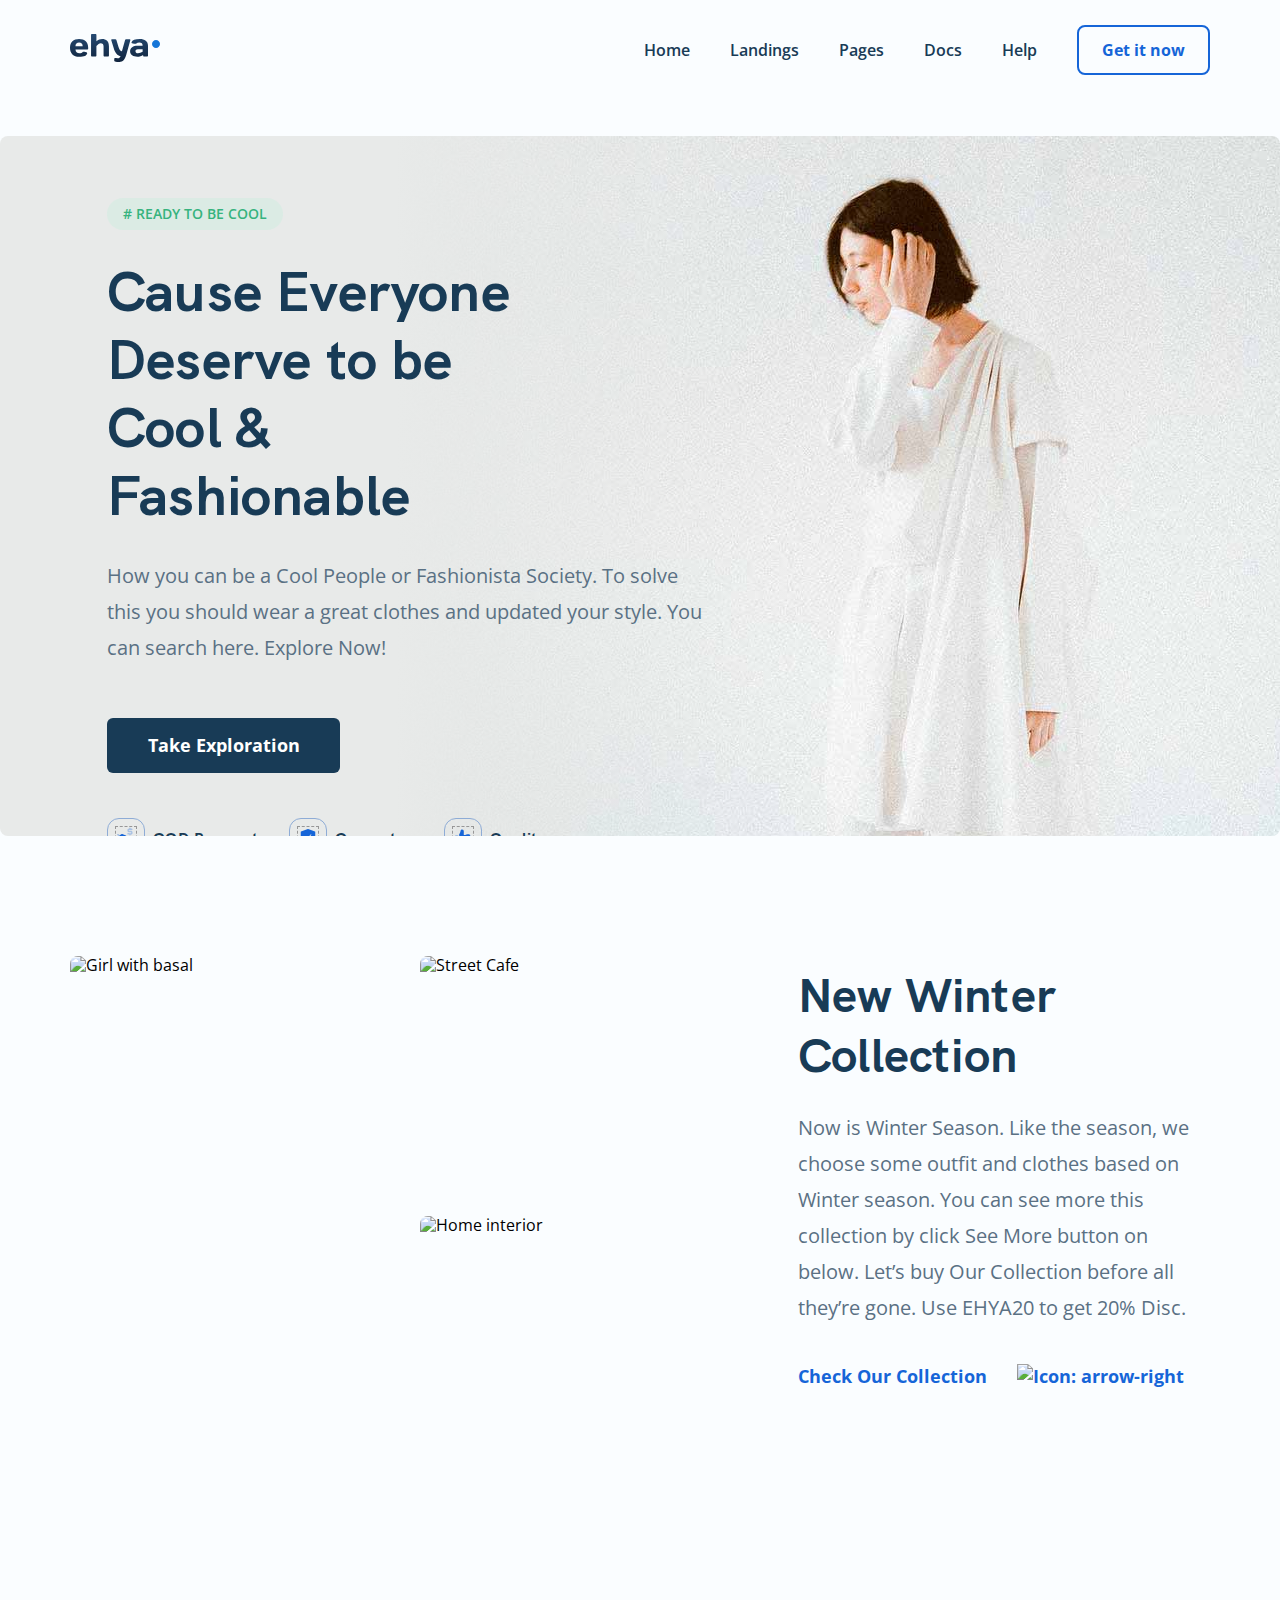
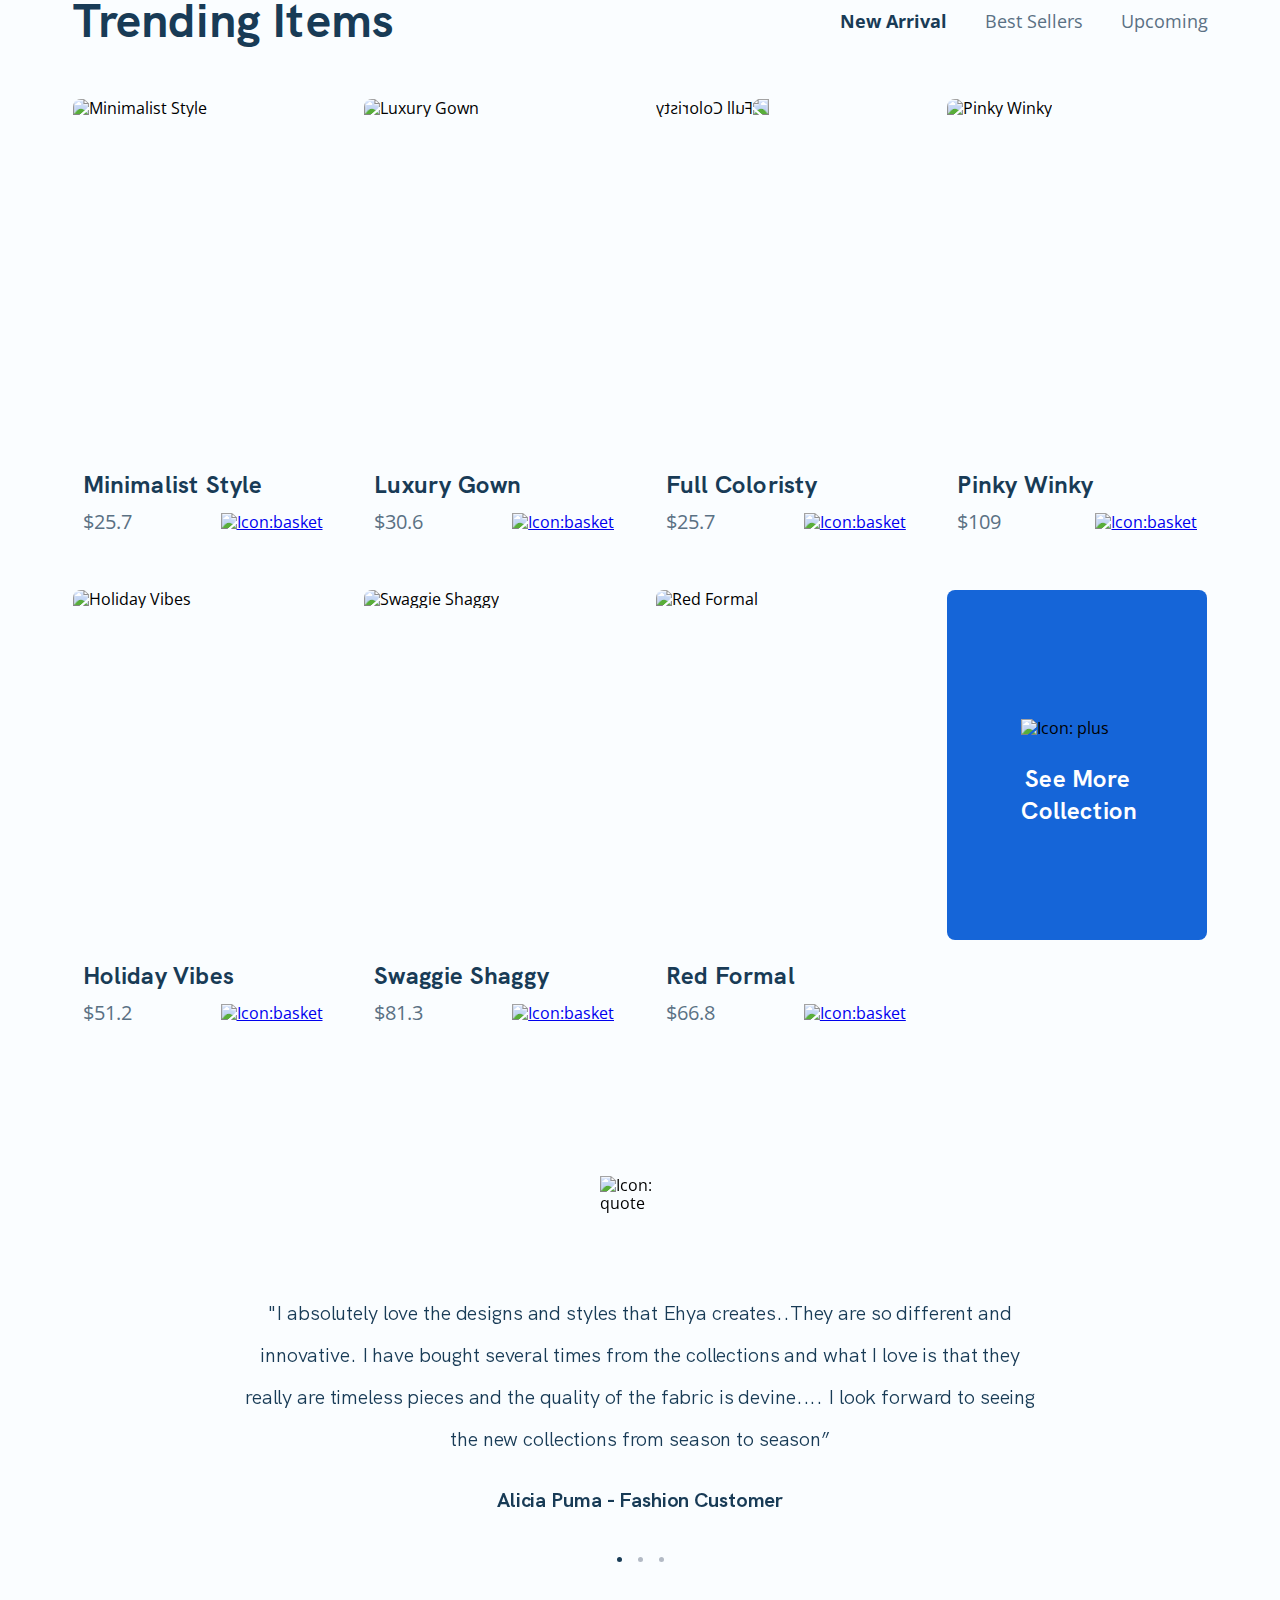
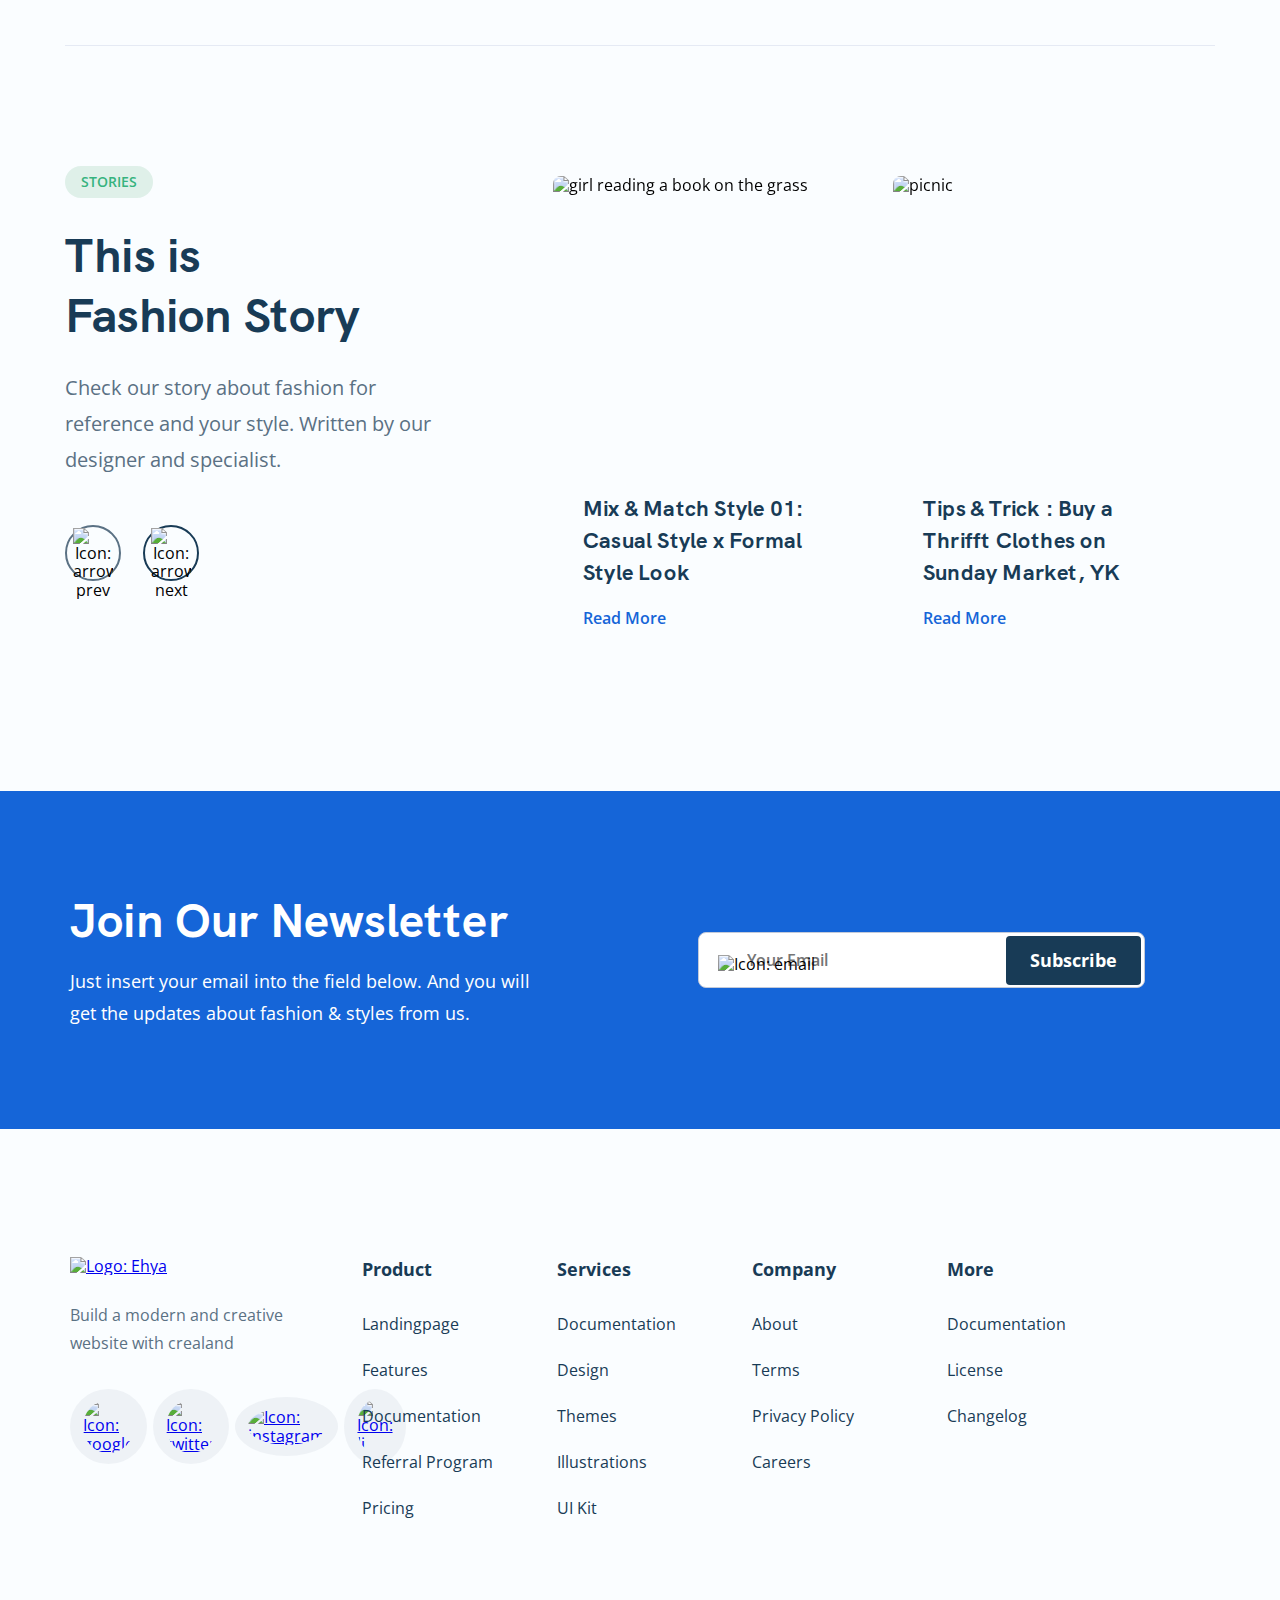
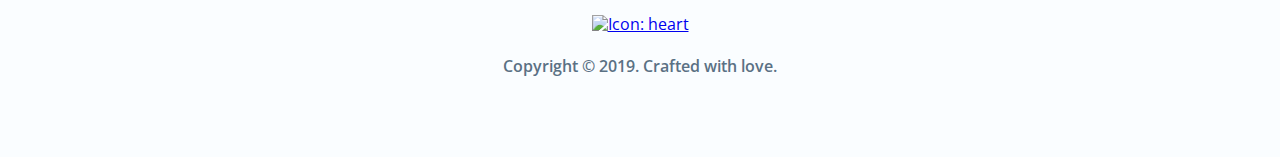
==== commit aa540fb5: "fix: fixed bugs in tablet responsive" ====
--- a/index.html
+++ b/index.html
@@ -462,9 +462,9 @@
                         <!-- Slides -->
                         <div class="swiper-slide">
                             <div class="slider">
-                                <div class="slider__card">
+                                <div class="slider__card slider__card--first">
                                     <img class="slider__image slider__image--fir" src="#" data-src="img/slider-image.png" alt="girl reading a book on the grass">
-                                    <div class="slider__info">
+                                    <div class="slider__info slider__info">
                                         <h4 class="slider__title">
                                             Mix & Match Style 01: Casual Style x Formal Style Look
                                         </h4>
--- a/css/style.css
+++ b/css/style.css
@@ -1,2 +1,2 @@
-*{box-sizing:border-box}body{font-family:'Open Sans', sans-serif;background-color:#FAFDFF;overflow:auto}img{max-width:100%}/*! normalize.css v8.0.1 | MIT License | github.com/necolas/normalize.css */html{line-height:1.15;-webkit-text-size-adjust:100%}body{margin:0}main{display:block}h1{font-size:2em;margin:0.67em 0}hr{box-sizing:content-box;height:0;overflow:visible}pre{font-family:monospace, monospace;font-size:1em}a{background-color:transparent}abbr[title]{border-bottom:none;text-decoration:underline;text-decoration:underline dotted}b,strong{font-weight:bolder}code,kbd,samp{font-family:monospace, monospace;font-size:1em}small{font-size:80%}sub,sup{font-size:75%;line-height:0;position:relative;vertical-align:baseline}sub{bottom:-0.25em}sup{top:-0.5em}img{border-style:none}button,input,optgroup,select,textarea{font-family:inherit;font-size:100%;line-height:1.15;margin:0}button,input{overflow:visible}button,select{text-transform:none}button,[type="button"],[type="reset"],[type="submit"]{-webkit-appearance:button}button::-moz-focus-inner,[type="button"]::-moz-focus-inner,[type="reset"]::-moz-focus-inner,[type="submit"]::-moz-focus-inner{border-style:none;padding:0}button:-moz-focusring,[type="button"]:-moz-focusring,[type="reset"]:-moz-focusring,[type="submit"]:-moz-focusring{outline:1px dotted ButtonText}fieldset{padding:0.35em 0.75em 0.625em}legend{box-sizing:border-box;color:inherit;display:table;max-width:100%;padding:0;white-space:normal}progress{vertical-align:baseline}textarea{overflow:auto}[type="checkbox"],[type="radio"]{box-sizing:border-box;padding:0}[type="number"]::-webkit-inner-spin-button,[type="number"]::-webkit-outer-spin-button{height:auto}[type="search"]{-webkit-appearance:textfield;outline-offset:-2px}[type="search"]::-webkit-search-decoration{-webkit-appearance:none}::-webkit-file-upload-button{-webkit-appearance:button;font:inherit}details{display:block}summary{display:list-item}template{display:none}[hidden]{display:none}@font-face{font-family:'HK Grotesk';src:url("../fonts/HKGrotesk-Regular.woff2") format("woff2");src:url("../fonts/HKGrotesk-Regular.woff") format("woff");font-weight:400;font-style:normal;font-display:swap}@font-face{font-family:'HK Grotesk';src:url("../fonts/HKGrotesk-Bold.woff2") format("woff2");src:url("../fonts/HKGrotesk-Bold.woff") format("woff");font-weight:600;font-style:bold;font-display:swap}.header{position:fixed;left:0;top:0;right:0;z-index:200;background-color:#FAFDFF}.header__wrapper{height:100px;display:flex;justify-content:space-between;align-items:center}.header__container{max-width:1140px;width:90%;margin:auto}.header-button{display:none;width:22px;height:18px;padding:0;align-items:center;flex-direction:column;justify-content:space-between;background-color:#FAFDFF;border:none;outline:none;cursor:pointer}.header-button__line{height:2px;width:22px;background-color:#183B56}.nav__ul{display:flex;list-style:none;align-items:center;padding:0;margin:0}.nav__li:not(:first-child){margin-left:40px}.nav__link{text-decoration:none;color:#183B56;font-weight:600;font-size:16px;line-height:22px}.nav__link--arrow{margin-left:4px;height:100%;vertical-align:middle}.nav__button{color:#1565D8;background-color:#FAFDFF;font-weight:bold;font-size:16px;line-height:22px;border:2px solid #1565D8;border-radius:8px;padding:13px 24px;cursor:pointer;outline:none}.mobile{display:none}.hero{padding:136px 0 120px}.hero__container{max-width:1280px;margin:auto}.hero__wrapper{position:relative;height:700px;max-width:1280px;background-color:#E8EAE9;overflow:hidden;border-radius:8px;background-image:url(../img/hero-background.png);background-repeat:no-repeat;background-position:400px -330px}.hero__wrapper::before{content:"";position:absolute;top:0;left:400px;bottom:0;right:0;width:100%;height:100%;background:linear-gradient(270deg, rgba(238,238,238,0.0001) 67.34%, #E8EAE9 100%)}.hero__information{position:absolute;top:62px;left:107px;bottom:48px;max-width:600px}.hero__hashtag{display:inline-block;font-weight:600;font-size:14px;line-height:20px;color:#36b37e;text-transform:uppercase;background-color:#d7ece3c5;border-radius:2000px;padding:6px 16px;margin:0 0 28px 0}.hero__title{max-width:474px;font-family:"HK Grotesk";font-style:normal;font-weight:bold;font-size:56px;line-height:68px;letter-spacing:0.2px;margin:0 0 28px 0;color:#183B56}.hero__text{font-weight:normal;font-size:20px;line-height:36px;color:#5A7184;margin:0 0 52px 0}.hero__button{color:#ffffff;font-weight:bold;font-size:18px;line-height:25px;padding:15px 24px;background-color:#183B56;border:none;border-radius:6px;outline:none;cursor:pointer;margin:0 0 48px 0;width:233px}.advantages__ul{margin:0;padding:0;list-style:none;display:flex;height:36px}.advantages__li{display:flex;align-items:center;font-family:"HK Grotesk";font-style:normal;font-weight:600;font-size:16px;line-height:20px;letter-spacing:0.2px;color:#183B56}.advantages__li--images{display:inline-block;border:1px dashed #979797;height:22px;width:22px}.advantages__li:not(:last-child){margin-right:30px}.advantages__border{padding:7px;border:1px solid #8eacd6;border-radius:12px;margin-right:8px}.collection__container{max-width:1280px;margin:auto}.collection__wrapper{max-width:1140px;margin:auto;display:flex;padding:0 0 145px 0}.collection__pictures{display:flex;width:670px}.collection__image{border-radius:8px}.collection__image--big{height:490px;width:320px;object-fit:cover;margin-right:30px}.collection__image--little{height:230px;width:320px;object-fit:cover}.collection__little-pictures{display:flex;flex-direction:column;justify-content:space-between;height:490px;width:320px}.collection__info{padding:10px 20px 55px 58px;width:470px}.collection__title{width:100%;font-family:"HK Grotesk";font-style:normal;font-weight:bold;font-size:48px;line-height:60px;letter-spacing:0.2px;margin:0 0 24px 0;color:#183B56}.collection__text{font-weight:normal;font-size:20px;line-height:36px;color:#5A7184;margin:0 0 32px 0}.collection__link{text-decoration:none;font-weight:bold;font-size:18px;line-height:25px;color:#1565D8}.collection__arrow{margin-left:19px}.items__container{max-width:1280px;margin:auto}.items__wrapper{max-width:1135px;margin:auto;padding:0 0 95px 0}.items__text{display:flex;justify-content:space-between;align-items:center;margin:0 0 48px 0}.items__title{font-family:"HK Grotesk";font-style:normal;font-weight:bold;font-size:48px;line-height:60px;letter-spacing:0.2px;color:#183B56;margin:0}.items__ul{display:flex;list-style:none;margin:0;padding:0}.items__li{margin-left:38px;font-size:18px;line-height:25px;color:#5A7184;cursor:pointer}.items__li--active{font-size:18px;line-height:25px;color:#183B56;font-weight:bold}.items__cards{flex-wrap:wrap;justify-content:space-between;display:none}.items__cards--active{display:flex}.card{position:relative;height:441px;width:260px;overflow:hidden;margin-bottom:50px}.card__wrapper{height:350px;width:260px;border-radius:8px;overflow:hidden}.card__image{object-fit:cover;z-index:1}.card__image--one{width:100%;height:100%;object-position:0 0}.card__image--two{width:220%;height:220%;object-position:-105px -38px}.card__image--three{width:160%;height:160%;transform:scale(-1, 1);object-position:-50px -35px}.card__image--four{width:160%;height:160%;object-position:-60px -120px}.card__image--five{width:130%;height:130%;object-position:-20px -20px}.card__image--six{width:250%;height:250%;object-position:-140px -47px}.card__image--seven{width:205%;height:205%;object-position:-110px -5px}.card__info{position:absolute;left:0;right:0;bottom:0;top:350px;background-color:#FAFDFF;z-index:2;padding:20px 10px 1px;height:91px;width:260px}.card__title{margin:0 0 3PX;font-family:"HK Grotesk";font-style:normal;font-weight:bold;font-size:24px;line-height:32px;color:#183B56;letter-spacing:0.2px}.card__pricetag{display:flex;justify-content:space-between;aligh-items:center}.card__price{font-weight:normal;font-size:20px;line-height:36px;color:#5A7184}.card-collection{background-color:#1565D8;display:flex;flex-direction:column;justify-content:center;border-radius:8px;height:350px;width:260px;padding:0 74px;cursor:pointer;outline:none}.card-collection__title{font-family:"HK Grotesk";font-style:normal;font-weight:bold;font-size:24px;line-height:32px;text-align:center;letter-spacing:0.2px;color:#fff}.card__link{display:flex;align-items:center}.feedback__container{max-width:1280px;margin:auto;padding:0 0 80px}.feedback__wrapper{max-width:800px;margin:auto;display:flex;flex-direction:column;align-items:center}.feedback__quote{margin-bottom:24px;width:80px;height:92px}.feedback__text{font-family:HK Grotesk;font-style:normal;font-weight:normal;font-size:20px;line-height:42px;text-align:center;letter-spacing:0.133333px;color:#183B56;margin:0 0 28px}.feedback__author{font-family:HK Grotesk;font-style:normal;font-weight:bold;font-size:20px;line-height:24px;text-align:center;letter-spacing:0.2px;color:#183B56;margin:0 0 53px}.slider1{max-width:800px;height:375px}.swiper-button-prev,.swiper-button-next{color:transparent}.story__container{max-width:1150px;margin:auto}.story__wrapper{padding:120px 0 140px;display:flex;justify-content:space-between}.story__info{display:flex;flex-direction:column;align-items:flex-start}.story__button{display:flex}.story__tag{display:inline-block;font-weight:600;font-size:14px;line-height:20px;color:#36b37e;text-transform:uppercase;background-color:#d7ece3c5;border-radius:2000px;padding:6px 16px;margin:0 0 28px 0}.story__title{max-width:474px;font-family:"HK Grotesk";font-style:normal;font-weight:bold;font-size:48px;line-height:60px;letter-spacing:0.2px;margin:0 0 24px 0;width:300px;color:#183B56}.story__text{font-family:Open Sans;font-style:normal;font-weight:normal;font-size:20px;line-height:36px;margin-bottom:42px;width:392px;color:#5A7184}.slider{display:flex;justify-content:space-between;margin-top:10px}.slider-button-prev{background-color:#FAFDFF;border:1px solid #5A7184;border-radius:2000px;padding:20px 21px 18px;margin-right:22px;cursor:pointer;outline:none}.slider-button-next{background-color:#FAFDFF;border:1px solid #183B56;border-radius:2000px;padding:20px 21px 18px;cursor:pointer;outline:none}.slider__card{position:relative;height:475px;width:322px;overflow:hidden}.slider__image{position:absolute;object-fit:cover;object-position:-10 -50px;height:317px;width:312px;border-radius:8px 8px 0px 0px}.slider__info{position:absolute;background:#FAFDFF;left:10px;bottom:0;right:0;height:178px;z-index:10px;padding:20px 32px 20px 20px}.slider__title{font-family:HK Grotesk;font-style:normal;font-weight:600;font-size:22px;line-height:32px;letter-spacing:0.2px;color:#183B56;margin:0 0 12px 0}.slider__link{font-weight:600;font-size:16px;line-height:22px;color:#1565D8;text-decoration:none}.slider2{max-width:662px;min-height:475px;margin:0}.right,.left{height:18px;width:14px}.newsletter{background-color:#1565D8;position:relative;overflow:hidden}.newsletter__container{max-width:1140px;margin:auto}.newsletter__wrapper{max-width:1087px;padding:100px 0;display:flex;justify-content:space-between;align-items:center}.newsletter__oval{position:absolute}.newsletter__oval--before{left:0;width:95%;object-position:-720px -870px}.newsletter__oval--after{right:0;width:95%;object-position:620px -100px}.newsletter__text{display:flex;flex-direction:column;align-items:flex-start;z-index:100}.newsletter__title{font-family:HK Grotesk;font-style:normal;font-weight:bold;font-size:48px;line-height:60px;letter-spacing:0.2px;color:#ffffff;margin-bottom:14px;margin-top:0}.newsletter__description{font-size:18px;line-height:32px;color:#ffffff;width:490px}.newsletter__form{position:relative;display:flex;flex-wrap:wrap;align-items:flex-start;width:447px;box-sizing:border-box;height:56px;outline:none}.newsletter__input{border-radius:8px;overflow:hidden;width:100%;height:56px;font-weight:600;font-size:16px;line-height:22px;color:#5A7184;padding:17px 48px;border:1px solid #C3CAD9;outline:none;z-index:100;margin-bottom:10px}.newsletter__image{position:absolute;top:23px;left:20px;z-index:150}.newsletter__button{position:absolute;right:4px;top:4px;font-weight:bold;font-size:18px;line-height:25px;color:#ffffff;background-color:#183B56;padding:12px 24px;border:none;border-radius:4px;outline:none;cursor:pointer;z-index:100}.error{color:red}.footer__container{max-width:1140px;margin:auto;padding:128px 0 80px}.footer__wrapper{max-width:1042px}.footer__title{font-weight:bold;font-size:18px;line-height:25px;margin-bottom:31px;color:#183B56}.footer__ul{margin:0;padding:0;list-style:none}.footer__li:not(:last-child){margin-bottom:24px}.footer__item{font-size:16px;line-height:22px;color:#183B56;text-decoration:none}.footer__items{display:flex}.footer__top{display:flex;margin-bottom:96px}.footer__bottom{display:flex;flex-direction:column;align-items:center;justify-content:center}.footer__copy{font-weight:600;font-size:16px;line-height:22px;color:#5A7184;margin-top:24px}.social{width:263px;margin-right:29px}.social__logo{margin-bottom:28px}.social__text{font-size:16px;line-height:28px;color:#5A7184;margin:0 0 32px;width:263px}.social__ul{margin:0;padding:0;list-style:none;display:flex;align-items:center}.social__li{margin-right:6px}.social__image{padding:11px 13px;background:#5a718413;border-radius:50%}.product,.services,.company{margin-right:30px;width:165px;height:262px}@media (min-width: 1200px){.container{width:auto}.header-button__line{display:none}.nav__link:hover{color:#1565D8;transition-duration:0.3s}.nav__button:hover{color:#183B56;border-color:#183B56;transition-duration:0.3s}.collection__link:hover{opacity:0.8;transition-duration:0.3s}.card-collection:hover{background-color:#1565D8;opacity:0.9}.slider__link:hover{color:#183B56;transition-duration:0.3s}.slider-button-prev:hover{border-color:#183B56}.slider-button-next:hover{border-color:#5A7184}.footer__item:hover{color:#1565D8;transition-duration:0.3s}.hero__button:hover{background-color:#183B56;opacity:0.9}.newsletter__button:hover{opacity:0.9}.story__wrapper{border-top:1px solid #E5EAF4}.card__basket:hover{opacity:0.8;transition-duration:0.4s}.slider1{height:389px}.feedback__container{min-height:389px}.feedback__wrapper{min-height:389px}.swiper-pagination,.swiper-pagination-clickable,.swiper-pagination-bullets{height:8px}}@media (max-width: 1200px){.header-button__line{display:none}.hero{padding:130px 0 80px}.hero__container{width:95%;margin:auto}.hero__wrapper{position:relative;background-color:#E8EAE9;overflow:hidden;border-radius:8px;background-image:url(../img/hero-background.png);background-repeat:no-repeat;background-position:260px -330px}.hero__wrapper::before{content:"";position:absolute;top:0;left:260px;bottom:0;right:0;width:100%;height:100%;background:linear-gradient(270deg, rgba(238,238,238,0.0001) 67.34%, #E8EAE9 100%)}.collection__container{width:90%;margin:auto}.collection__wrapper{display:flex;flex-direction:column;padding:0 0 80px 0}.collection__pictures{width:100%}.collection__little-pictures{width:100%}.collection__image--little{width:100%;object-fit:cover}.collection__info{padding:40px 0 0 0;width:100%}.items__container{width:80%;margin:auto}.items__wrapper{padding:0 0 32px 0}.card-collection{width:65%}.card-collection:hover{background-color:#1565D8;opacity:0.9}.story__container{width:90%}.story__wrapper{padding:80px 0 80px;display:flex;flex-direction:column;align-items:center}.story__info{flex-direction:column;align-items:center}.story__title{width:100%;margin-bottom:16px;text-align:center}.story__text{width:510px;margin-bottom:36px;text-align:center}.story__button{margin-bottom:36px}.newsletter__container{width:80%;margin:auto}.newsletter__wrapper{flex-direction:column;padding:72px 0 80px}.newsletter__oval{position:absolute}.newsletter__oval--before{left:0;width:100%;object-position:-485px -680px}.newsletter__oval--after{right:0;width:100%;object-position:500px 300px}.newsletter__title{margin-bottom:14px;text-align:center;width:100%}.newsletter__description{text-align:center;margin-bottom:56px}.footer__container{width:90%}.product,.services,.company{margin-right:15px;width:145px}.social{margin-right:20px}.slider__link:hover{color:#183B56;transition-duration:0.5s}}@media (max-width: 992px){.nav__li:not(:first-child){margin-left:30px}.nav__link:hover{color:#183B56}.nav__button:hover{color:#1565D8;border-color:#1565D8}.header__wrapper{height:64px}.header-button__line{display:none}.hero{padding-top:74px}.logo__dark{width:89px;height:28px}.items__container{max-width:608px;margin:auto}.items__wrapper{padding:0 0 32px 0}.items__text{display:flex;flex-direction:column;margin:0 0 56px}.items__title{margin:0 0 28px}.card{width:280px;margin-bottom:48px}.card__wrapper{width:280px;border-radius:8px;overflow:hidden}.card__info{width:280px}.card__image--one{width:100%;height:100%;object-position:0px 0px}.card__image--two{width:220%;height:220%;object-position:-90px -40px}.card__image--three{width:160%;height:160%;transform:scale(-1, 1);object-position:-25 px -40px}.card__image--four{width:160%;height:160%;object-position:-60px -120px}.card__image--five{width:125%;height:125%;object-position:-12px -15px}.card__image--six{width:250%;height:250%;object-position:-120px -45px}.card__image--seven{width:210%;height:200%;object-position:-120px -5px}.card__basket:hover{opacity:1}.card-collection{width:280px}.card-collection:hover{background-color:#1565D8;opacity:1}.feedback__container{max-width:630px;margin:auto;padding:0 0 80px}.feedback__quote{margin-bottom:12px}.feedback__text{margin-bottom:36px}.feedback__author{margin-bottom:41px}.footer__container{max-width:672px;margin:auto;padding:64px 0 64px}.footer__wrapper{max-width:641px;margin-left:11px}.footer__top{margin-bottom:0}.footer__items{display:flex;flex-direction:row;flex-wrap:wrap;margin-bottom:16px}.social{width:253px;margin-right:30px}.social__li{margin-right:6px}.product{width:165px;margin-right:28px;margin-bottom:48px}.company{width:165px;margin-right:28px}.services{width:165px;margin-right:0;margin-bottom:48px}.more{width:165px}.slider__link:hover{color:#1565D8}.slider-button-prev:hover{border-color:#5A7184}.slider-button-next:hover{border-color:#183B56}.slider1{height:415px}.newsletter__button:hover{opacity:1}}@media (max-width: 768px){.header__container{max-width:650px}.header__wrapper{margin-top:8px}.header-button{display:flex}.nav{display:none}.mobile--visible{display:block;position:fixed;top:10px;left:8px;right:8px;background-color:#ffffff;box-shadow:0px 16px 48px rgba(0,0,0,0.16);padding:36px 24px;z-index:150;height:284px}.mobile__close{position:absolute;right:20px;top:16px}.menu__ul{list-style:none;margin:0;padding:0}.menu__li{margin-bottom:20px}.menu__link{text-decoration:none;font-weight:600;font-size:16px;line-height:22px;text-align:center;color:#183B56}.menu__button{font-weight:bold;font-size:16px;line-height:22px;color:#1565D8;background-color:#fff;width:100%;padding:9px;border:2px solid #1565D8;border-radius:8px}.hero{padding:102px 0 80px}.hero__container{width:97%;margin:auto}.hero__wrapper{max-height:624px;background-position:35px -360px}.hero__wrapper::before{left:35px}.hero__information{position:absolute;top:36px;left:28px;bottom:36px}.hero__hashtag{margin:0 0 24px}.hero__title{font-size:48px;line-height:60px;width:407px;margin:0 0 20px 0}.hero__text{font-size:18px;line-height:32px;width:400px;margin:0 0 36px 0}.hero__button{font-size:18px;line-height:25px;margin:0 0 40px 0}.advantages__ul{display:flex;align-items:flex-start;height:36px}.advantages__li:not(:last-child){margin-right:20px;margin-bottom:20px}.collection__container{width:672px;margin:auto}.collection__wrapper{display:flex;flex-direction:column;padding:0 0 80px 0}.collection__image--little{width:100%;object-fit:cover}.collection__info{padding:40px 0 0 0}.collection__title{font-weight:bold;font-size:48px;line-height:60px;max-width:672px;margin:0 0 18px 0}.collection__text{font-size:20px;line-height:36px;margin:0 0 30px 0}.items__container{max-width:608px;margin:auto}.items__wrapper{padding:0 0 32px 0}.items__text{display:flex;flex-direction:column;margin:0 0 56px}.items__title{margin:0 0 28px}.items__ul{display:flex;justify-content:space-between;width:366px}.items__li{margin:0}.card{width:280px;margin-bottom:48px}.card__wrapper{width:280px;border-radius:8px;overflow:hidden}.card__info{width:280px}.card__image--one{width:100%;height:100%;object-position:0px 0px}.card__image--two{width:220%;height:220%;object-position:-90px -40px}.card__image--three{width:160%;height:160%;transform:scale(-1, 1);object-position:-25px -40px}.card__image--four{width:160%;height:160%;object-position:-60px -120px}.card__image--five{width:125%;height:125%;object-position:-12px -15px}.card__image--six{width:250%;height:250%;object-position:-130px -45px}.card__image--seven{width:210%;height:200%;object-position:-105px -5px}.card-collection{width:280px}.card-collection__title{margin-top:25px;margin-bottom:0}.story__tag{margin-bottom:24px}.slider-button-prev,.slider-button-next{height:56px;width:56px}.slider{margin-top:0}.newsletter__oval{position:absolute}.newsletter__oval--before{left:0;width:100%;object-position:-430px -480px}.newsletter__oval--after{right:0;width:100%;object-position:380px 300px}}@media (max-width: 740px){.items__container{width:90%;margin:auto}.items__wrapper{padding:0 0 28px 0}.items__text{display:flex;flex-direction:column;margin:0 0 36px}.items__title{font-size:28px;line-height:36px;margin:0 0 24px}.items__ul{display:flex;justify-content:space-between;width:290px}.items__li{font-size:16px;line-height:22px;margin-left:0}.items__li:not(:last-child){margin-right:16px}.card{width:140px;height:234px;margin-bottom:20px}.card__info{position:absolute;left:0;right:0;bottom:0;top:170px;background-color:#FAFDFF;z-index:2;padding:13px 4px 4px;width:100%;height:64px;z-index:100;padding:13px 4px 4px 0}.card__wrapper{height:170px;width:140px;border-radius:8px;overflow:hidden}.card__image--two{width:200%;height:200%;object-position:-35px -15px}.card__image--three{width:140%;height:140%;transform:scale(-1, 1);object-position:-5px -15px}.card__image--four{width:140%;height:140%;object-position:-10px -45px}.card__image--five{width:130%;height:130%;object-position:-5px -10px}.card__image--six{width:200%;height:200%;object-position:-30px -15px}.card__image--seven{width:160%;height:160%;object-position:-25px 0}.card__pricetag{display:flex;justify-content:flex-start;align-items:center}.card__title{font-size:16px;line-height:20px}.card__price{font-size:14px;line-height:24px;margin-right:12px}.card__basket{height:32px;width:14px}.card-collection{background-color:#1565D8;display:flex;flex-direction:column;justify-content:center;align-items:center;border-radius:8px;height:170px;width:140px;padding:0}.card-collection__title{font-family:"HK Grotesk";font-style:normal;font-weight:bold;font-size:20px;line-height:24px;text-align:center;letter-spacing:0.2px;color:#fff;margin:21px 0 0}.collection__container{width:90%;margin:auto}.collection__wrapper{display:flex;padding:0 0 64px 0}.collection__pictures{flex-direction:column;width:100%}.collection__image{width:100%;object-fit:cover;margin:0}.collection__image--big{height:300px}.collection__image--little{width:48%;height:97px}.collection__little-pictures{display:flex;flex-direction:row;margin-top:14px;height:97px;margin-bottom:36px;width:inherit}.collection__info{padding:0}.collection__title{font-size:28px;line-height:36px;margin:0 0 16px 0;display:flex;justify-content:center}.collection__text{font-size:16px;line-height:28px;margin-bottom:24px;text-align:center}.collection__link{display:flex;justify-content:center}.collection__arrow{margin-left:30px}.feedback__container{max-width:90%;margin:auto;padding:0 0 64px}.feedback__quote{height:81px;width:70px;margin-bottom:13px}.feedback__text{font-size:18px;line-height:36px;margin-bottom:24px}.feedback__author{margin-bottom:29px;display:flex;flex-direction:column}.feedback__name::before{content:"- "}.story__container{width:95%;margin:auto}.story__wrapper{padding:48px 0 40px}.story__title{font-size:28px;line-height:36px;margin-bottom:16px;width:100%}.story__text{font-size:16px;line-height:28px;margin-bottom:36px;width:90%}.slider{display:flex;flex-direction:column;align-items:center;width:100%}.slider-button-prev{padding:17px 17px 15px 18px}.slider-button-next{padding:17px 17px 15px 18px}.slider__card{width:280px;height:407px;margin-bottom:24px}.slider__image{height:277px;width:270px}.slider__title{font-size:20px;line-height:24px;margin-bottom:16px}.slider__info{width:270px;height:150px;padding:20px}.slider2{width:100%}.footer__container{width:90%;padding:48px 0 64px}.footer__wrapper{width:95%;margin-left:0}.footer__items{flex-wrap:wrap;order:-1;justify-content:space-between;margin-bottom:47px}.footer__top{flex-direction:column}.footer__bottom{display:none}.footer__title{font-size:16px;line-height:22px;margin-bottom:20px}.footer__item{font-size:14px;line-height:20px}.footer__li:not(:last-child){margin-bottom:15px}.social{width:100%;margin:0;display:flex;flex-direction:column;align-items:center}.social__logo{width:77px;height:24px;margin-bottom:16px}.social__text{text-align:center;font-size:14px;line-height:24px;margin-bottom:16px}.product{width:120px;height:202px;margin:0 0 39px}.company{width:150px;height:167px;margin:0}.services{width:107px;height:202px;margin:0 0 39px}.more{width:102px;height:132px;margin:0}}@media (max-width: 640px){.card-collection{width:140px}.company{width:100px}}@media (max-width: 576px){.header__wrapper{height:64px}.header__container{width:90%}.hero{padding:24px 0 64px}.hero__container{width:100%;margin:0}.hero__wrapper{background-position:-20px -360px}.hero__wrapper::before{left:-40px}.newsletter__container{width:90%;margin:auto;padding:64px 0 64px;height:414px}.newsletter__wrapper{flex-direction:column;width:100%;padding:0}.newsletter__text{width:100%}.newsletter__title{font-size:28px;line-height:36px;margin-bottom:24px;width:100%;text-align:center}.newsletter__description{font-size:16px;line-height:28px;width:100%;text-align:center;margin:auto}.newsletter__form{width:100%;margin-top:36px}.newsletter__input{height:48px}.newsletter__button{position:static;width:100%;border-radius:8px;top:0;right:0;bottom:0;padding:12px 24px 11px}.newsletter__image{top:20px}.newsletter__oval{position:absolute}.newsletter__oval--before{width:100%;object-position:-230px -100px}.newsletter__oval--after{display:none}.newsletter .error{margin:0;font-size:10px}}@media (min-width: 320px) and (max-width: 480px){.header__wrapper{margin-top:0}.hero{padding:88px 0 64px}.hero__container{width:100%;margin:0;right:0}.hero__wrapper{border-radius:0;min-height:899px;bottom:0;left:0;right:0;background-position:-375px -348px}.hero__wrapper::before{left:0;background:linear-gradient(180deg, rgba(238,238,238,0.0001) 47.32%, #E8EAE9 65.51%)}.hero__information{top:381px;left:20px;right:20px;bottom:36px;display:flex;flex-direction:column;align-items:center;z-index:100}.hero__hashtag{font-size:14px;line-height:20px;padding:2px 26px;margin:0 0 20px}.hero__title{font-size:32px;line-height:40px;max-width:280px;text-align:center;margin:0 0 20px}.hero__text{font-size:16px;line-height:28px;max-width:280px;text-align:center;margin:0 0 22px 0}.hero__button{margin:0 0 22px 0;font-size:16px;line-height:22px;padding:13px 24px}.advantages__ul{display:flex;flex-direction:row;flex-wrap:wrap;min-width:291px;justify-content:space-around}.advantages__li--images{height:15px;width:15px}.advantages__li:not(:last-child){margin-right:16px;margin-bottom:16px}.advantages__border{padding:5px 5px 3px 5px}.collection__container{width:90%;margin:auto}.collection__wrapper{display:flex;padding:0 0 64px 0}.collection__pictures{flex-direction:column;width:100%}.collection__image{width:100%;object-fit:cover;margin:0}.collection__image--big{height:300px}.collection__image--little{width:48%;height:97px}.collection__little-pictures{display:flex;flex-direction:row;margin-top:14px;height:97px;margin-bottom:36px;width:inherit}.collection__info{padding:0}.collection__title{font-size:28px;line-height:36px;margin:0 0 16px 0;display:flex;justify-content:center}.collection__text{font-size:16px;line-height:28px;margin-bottom:24px;text-align:center}.collection__link{display:flex;justify-content:center;font-size:16px;line-height:22px}.collection__arrow{margin-left:30px}.items__li:not(:last-child){margin-right:14px}.card-collection{height:170px;width:140px}.slider1{height:555px}.feedback__container{min-height:555px}.feedback__wrapper{min-height:555px}.feedback__author{margin-bottom:24px}.swiper-pagination,.swiper-pagination-clickable,.swiper-pagination-bullets{height:8px}.story{border-top:1px solid #E5EAF4}.story__tag{padding:2px 12px}.story__button{margin-bottom:26px}.slider-button-prev{width:48px;height:48px;margin-right:16px}.slider-button-next{width:48px;height:48px}.footer__container{width:100%;margin:auto}.footer__wrapper{width:263px;margin-left:24px}.footer__items{width:246px}.product{width:113px;margin:0 0 39px}.company{width:88px;margin:0}.services{width:102px;margin:0 0 39px}.more{width:102px;margin:0}.social__logo{width:90px;height:28px;margin-bottom:14px}}
+*{box-sizing:border-box}body{font-family:'Open Sans', sans-serif;background-color:#FAFDFF;overflow:auto}img{max-width:100%}/*! normalize.css v8.0.1 | MIT License | github.com/necolas/normalize.css */html{line-height:1.15;-webkit-text-size-adjust:100%}body{margin:0}main{display:block}h1{font-size:2em;margin:0.67em 0}hr{box-sizing:content-box;height:0;overflow:visible}pre{font-family:monospace, monospace;font-size:1em}a{background-color:transparent}abbr[title]{border-bottom:none;text-decoration:underline;text-decoration:underline dotted}b,strong{font-weight:bolder}code,kbd,samp{font-family:monospace, monospace;font-size:1em}small{font-size:80%}sub,sup{font-size:75%;line-height:0;position:relative;vertical-align:baseline}sub{bottom:-0.25em}sup{top:-0.5em}img{border-style:none}button,input,optgroup,select,textarea{font-family:inherit;font-size:100%;line-height:1.15;margin:0}button,input{overflow:visible}button,select{text-transform:none}button,[type="button"],[type="reset"],[type="submit"]{-webkit-appearance:button}button::-moz-focus-inner,[type="button"]::-moz-focus-inner,[type="reset"]::-moz-focus-inner,[type="submit"]::-moz-focus-inner{border-style:none;padding:0}button:-moz-focusring,[type="button"]:-moz-focusring,[type="reset"]:-moz-focusring,[type="submit"]:-moz-focusring{outline:1px dotted ButtonText}fieldset{padding:0.35em 0.75em 0.625em}legend{box-sizing:border-box;color:inherit;display:table;max-width:100%;padding:0;white-space:normal}progress{vertical-align:baseline}textarea{overflow:auto}[type="checkbox"],[type="radio"]{box-sizing:border-box;padding:0}[type="number"]::-webkit-inner-spin-button,[type="number"]::-webkit-outer-spin-button{height:auto}[type="search"]{-webkit-appearance:textfield;outline-offset:-2px}[type="search"]::-webkit-search-decoration{-webkit-appearance:none}::-webkit-file-upload-button{-webkit-appearance:button;font:inherit}details{display:block}summary{display:list-item}template{display:none}[hidden]{display:none}@font-face{font-family:'HK Grotesk';src:url("../fonts/HKGrotesk-Regular.woff2") format("woff2");src:url("../fonts/HKGrotesk-Regular.woff") format("woff");font-weight:400;font-style:normal;font-display:swap}@font-face{font-family:'HK Grotesk';src:url("../fonts/HKGrotesk-Bold.woff2") format("woff2");src:url("../fonts/HKGrotesk-Bold.woff") format("woff");font-weight:600;font-style:bold;font-display:swap}.header{position:fixed;left:0;top:0;right:0;z-index:200;background-color:#FAFDFF}.header__wrapper{height:100px;display:flex;justify-content:space-between;align-items:center}.header__container{max-width:1140px;width:90%;margin:auto}.header-button{display:none;width:22px;height:18px;padding:0;align-items:center;flex-direction:column;justify-content:space-between;background-color:#FAFDFF;border:none;outline:none;cursor:pointer}.header-button__line{height:2px;width:22px;background-color:#183B56}.nav__ul{display:flex;list-style:none;align-items:center;padding:0;margin:0}.nav__li:not(:first-child){margin-left:40px}.nav__link{text-decoration:none;color:#183B56;font-weight:600;font-size:16px;line-height:22px}.nav__link--arrow{margin-left:4px;height:100%;vertical-align:middle}.nav__button{color:#1565D8;background-color:#FAFDFF;font-weight:bold;font-size:16px;line-height:22px;border:2px solid #1565D8;border-radius:8px;padding:12px 23px;cursor:pointer;outline:none}.mobile{display:none}.hero{padding:136px 0 120px}.hero__container{max-width:1280px;margin:auto}.hero__wrapper{position:relative;height:700px;max-width:1280px;background-color:#E8EAE9;overflow:hidden;border-radius:8px;background-image:url(../img/hero-background.jpg);background-repeat:no-repeat;background-position:395px -345px}.hero__wrapper::before{content:"";position:absolute;top:0;left:395px;bottom:0;right:0;width:100%;height:100%;background:linear-gradient(270deg, rgba(238,238,238,0.0001) 67.34%, #E8EAE9 100%)}.hero__information{position:absolute;top:62px;left:107px;bottom:48px;max-width:600px}.hero__hashtag{display:inline-block;font-weight:600;font-size:14px;line-height:20px;color:#36b37e;text-transform:uppercase;background-color:#d7ece3c5;border-radius:2000px;padding:6px 16px;margin:0 0 28px 0}.hero__title{max-width:474px;font-family:"HK Grotesk";font-style:normal;font-weight:bold;font-size:56px;line-height:68px;letter-spacing:0.2px;margin:0 0 28px 0;color:#183B56}.hero__text{font-weight:normal;font-size:20px;line-height:36px;color:#5A7184;margin:0 0 52px 0}.hero__button{color:#ffffff;font-weight:bold;font-size:18px;line-height:25px;padding:15px 24px;background-color:#183B56;border:none;border-radius:6px;outline:none;cursor:pointer;margin:0 0 48px 0;width:233px}.advantages__ul{margin:0;padding:0;list-style:none;display:flex;height:36px}.advantages__li{display:flex;align-items:center;font-family:"HK Grotesk";font-style:normal;font-weight:600;font-size:16px;line-height:20px;letter-spacing:0.2px;color:#183B56}.advantages__li--images{display:inline-block;border:1px dashed #979797;height:22px;width:22px}.advantages__li:not(:last-child){margin-right:30px}.advantages__border{padding:7px;border:1px solid #8eacd6;border-radius:12px;margin-right:8px}.collection__container{max-width:1280px;margin:auto}.collection__wrapper{max-width:1140px;margin:auto;display:flex;padding:0 0 145px 0}.collection__pictures{display:flex;width:670px}.collection__image{border-radius:8px}.collection__image--big{height:490px;width:320px;object-fit:cover;margin-right:30px}.collection__image--little{height:230px;width:320px;object-fit:cover}.collection__little-pictures{display:flex;flex-direction:column;justify-content:space-between;height:490px;width:320px}.collection__info{padding:10px 20px 55px 58px;width:470px}.collection__title{width:100%;font-family:"HK Grotesk";font-style:normal;font-weight:bold;font-size:48px;line-height:60px;letter-spacing:0.2px;margin:0 0 24px 0;color:#183B56}.collection__text{font-weight:normal;font-size:20px;line-height:36px;color:#5A7184;margin:0 0 38px 0}.collection__link{text-decoration:none;font-weight:bold;font-size:18px;line-height:25px;color:#1565D8}.collection__arrow{margin-left:30px}.items__container{max-width:1280px;margin:auto}.items__wrapper{max-width:1135px;margin:auto;padding:0 0 95px 0}.items__text{display:flex;justify-content:space-between;align-items:center;margin:0 0 48px 0}.items__title{font-family:"HK Grotesk";font-style:normal;font-weight:bold;font-size:48px;line-height:60px;letter-spacing:0.2px;color:#183B56;margin:0}.items__ul{display:flex;list-style:none;margin:0;padding:0}.items__li{margin-left:38px;font-size:18px;line-height:25px;color:#5A7184;cursor:pointer}.items__li--active{font-size:18px;line-height:25px;color:#183B56;font-weight:bold}.items__cards{flex-wrap:wrap;justify-content:space-between;display:none}.items__cards--active{display:flex}.card{position:relative;height:441px;width:260px;overflow:hidden;margin-bottom:50px}.card__wrapper{height:350px;width:260px;border-radius:8px;overflow:hidden}.card__image{object-fit:cover;z-index:1}.card__image--one{width:100%;height:100%;object-position:0 0}.card__image--two{width:220%;height:220%;object-position:-105px -38px}.card__image--three{width:160%;height:160%;transform:scale(-1, 1);object-position:-50px -35px}.card__image--four{width:160%;height:160%;object-position:-60px -120px}.card__image--five{width:130%;height:130%;object-position:-10px -20px}.card__image--six{width:250%;height:250%;object-position:-130px -45px}.card__image--seven{width:205%;height:205%;object-position:-105px -5px}.card__info{position:absolute;left:0;right:0;bottom:0;top:350px;background-color:#FAFDFF;z-index:2;padding:20px 10px 1px;height:91px;width:260px}.card__title{margin:0 0 3PX;font-family:"HK Grotesk";font-style:normal;font-weight:bold;font-size:24px;line-height:32px;color:#183B56;letter-spacing:0.2px}.card__pricetag{display:flex;justify-content:space-between;aligh-items:center}.card__price{font-weight:normal;font-size:20px;line-height:36px;color:#5A7184}.card-collection{background-color:#1565D8;display:flex;flex-direction:column;justify-content:center;border-radius:8px;height:350px;width:260px;padding:120px 74px 104px;cursor:pointer;outline:none}.card-collection__title{font-family:"HK Grotesk";font-style:normal;font-weight:bold;font-size:24px;line-height:32px;text-align:center;letter-spacing:0.2px;color:#fff;margin:25px 0 0}.card__link{display:flex;align-items:center}.feedback__container{max-width:1280px;margin:auto;padding:0 0 80px}.feedback__wrapper{max-width:800px;margin:auto;display:flex;flex-direction:column;align-items:center}.feedback__quote{margin-bottom:24px;width:80px;height:92px}.feedback__text{font-family:HK Grotesk;font-style:normal;font-weight:normal;font-size:20px;line-height:42px;text-align:center;letter-spacing:-0.125px;color:#183B56;margin:0 0 28px;vertical-align:top}.feedback__author{font-family:HK Grotesk;font-style:normal;font-weight:bold;font-size:20px;line-height:24px;text-align:center;letter-spacing:0.2px;color:#183B56;margin:0 0 53px;letter-spacing:-0.125px}.slider1{max-width:800px;height:375px}.swiper-button-prev,.swiper-button-next{color:transparent}.story__container{max-width:1150px;margin:auto}.story__wrapper{padding:120px 0 140px;display:flex;justify-content:space-between}.story__info{display:flex;flex-direction:column;align-items:flex-start}.story__button{display:flex}.story__tag{display:inline-block;font-weight:600;font-size:14px;line-height:20px;color:#36b37e;text-transform:uppercase;background-color:#d7ece3c5;border-radius:2000px;padding:6px 16px;margin:0 0 28px 0}.story__title{max-width:474px;font-family:"HK Grotesk";font-style:normal;font-weight:bold;font-size:48px;line-height:60px;letter-spacing:0.2px;margin:0 0 24px 0;width:300px;color:#183B56}.story__text{font-family:Open Sans;font-style:normal;font-weight:normal;font-size:20px;line-height:36px;margin-bottom:47px;width:392px;color:#5A7184}.slider{display:flex;justify-content:space-between;margin-top:10px}.slider-button-prev{background-color:#FAFDFF;border:2px solid #5A7184;border-radius:2000px;margin-right:22px;cursor:pointer;outline:none;width:56px;height:56px}.slider-button-next{background-color:#FAFDFF;border:2px solid #183B56;border-radius:2000px;cursor:pointer;outline:none;width:56px;height:56px}.slider__card{position:relative;height:475px;width:322px;overflow:hidden}.slider__image{position:absolute;object-fit:cover;object-position:-10 -50px;height:317px;width:312px;border-radius:8px 8px 0px 0px}.slider__info{position:absolute;background:#FAFDFF;left:10px;bottom:0;right:0;height:178px;z-index:10px;padding:20px 32px 20px 20px}.slider__title{font-family:HK Grotesk;font-style:normal;font-weight:600;font-size:22px;line-height:32px;letter-spacing:0.2px;color:#183B56;margin:0 0 18px 0}.slider__link{font-weight:600;font-size:16px;line-height:22px;color:#1565D8;text-decoration:none}.slider2{width:662px;min-height:475px;margin:0}.right,.left{height:18px;width:14px}.newsletter{background-color:#1565D8;position:relative;overflow:hidden}.newsletter__container{max-width:1140px;margin:auto}.newsletter__wrapper{max-width:1075px;padding:100px 0;display:flex;justify-content:space-between;align-items:center}.newsletter__oval{position:absolute}.newsletter__oval--before{left:0;width:95%;object-position:-740px -870px}.newsletter__oval--after{right:0;width:95%;object-position:620px -100px}.newsletter__text{display:flex;flex-direction:column;align-items:flex-start;z-index:100}.newsletter__title{font-family:HK Grotesk;font-style:normal;font-weight:bold;font-size:48px;line-height:60px;letter-spacing:0.2px;color:#ffffff;margin-bottom:14px;margin-top:0}.newsletter__description{font-size:18px;line-height:32px;color:#ffffff;width:490px}.newsletter__form{position:relative;display:flex;flex-wrap:wrap;align-items:flex-start;width:447px;box-sizing:border-box;height:56px;outline:none}.newsletter__input{border-radius:8px;overflow:hidden;width:100%;height:56px;font-weight:600;font-size:16px;line-height:22px;color:#5A7184;padding:17px 48px;border:1px solid #C3CAD9;outline:none;z-index:100;margin-bottom:10px}.newsletter__image{position:absolute;top:23px;left:20px;z-index:150}.newsletter__button{position:absolute;right:4px;top:4px;font-weight:bold;font-size:18px;line-height:25px;color:#ffffff;background-color:#183B56;padding:12px 24px;border:none;border-radius:4px;outline:none;cursor:pointer;z-index:100}.error{color:red}.footer__container{max-width:1140px;margin:auto;padding:128px 0 80px}.footer__wrapper{max-width:1042px}.footer__title{font-weight:bold;font-size:18px;line-height:25px;margin-bottom:31px;color:#183B56}.footer__ul{margin:0;padding:0;list-style:none}.footer__li:not(:last-child){margin-bottom:24px}.footer__item{font-size:16px;line-height:22px;color:#183B56;text-decoration:none}.footer__items{display:flex}.footer__top{display:flex;margin-bottom:96px}.footer__bottom{display:flex;flex-direction:column;align-items:center;justify-content:center}.footer__copy{font-weight:600;font-size:16px;line-height:22px;color:#5A7184;margin-top:22px;margin-bottom:0}.social{width:263px;margin-right:29px}.social__logo{margin-bottom:26px}.social__text{font-size:16px;line-height:28px;color:#5A7184;margin:0 0 32px;width:263px}.social__ul{margin:0;padding:0;list-style:none;display:flex;align-items:center}.social__li{margin-right:6px}.social__image{padding:11px 13px;background:#5a718413;border-radius:50%}.product,.services,.company{margin-right:30px;width:165px;height:262px}@media (min-width: 1200px){.container{width:auto}.header-button__line{display:none}.nav__link:hover{color:#1565D8;transition-duration:0.3s}.nav__button:hover{color:#183B56;border-color:#183B56;transition-duration:0.3s}.collection__link:hover{opacity:0.8;transition-duration:0.3s}.card-collection:hover{background-color:#1565D8;opacity:0.9}.slider__link:hover{color:#183B56;transition-duration:0.3s}.slider-button-prev:hover{border-color:#183B56}.slider-button-next:hover{border-color:#5A7184}.footer__item:hover{color:#1565D8;transition-duration:0.3s}.hero__button:hover{background-color:#183B56;opacity:0.9}.newsletter__button:hover{opacity:0.9}.story__wrapper{border-top:1px solid #E5EAF4}.card__basket:hover{opacity:0.8;transition-duration:0.4s}.slider1{height:389px}.feedback__container{min-height:389px}.feedback__wrapper{min-height:389px}.swiper-pagination,.swiper-pagination-clickable,.swiper-pagination-bullets{height:8px}}@media (max-width: 1200px){.header-button__line{display:none}.hero{padding:130px 0 80px}.hero__container{width:95%;margin:auto}.hero__wrapper{position:relative;background-color:#E8EAE9;overflow:hidden;border-radius:8px;background-image:url(../img/hero-background.png);background-repeat:no-repeat;background-position:260px -330px}.hero__wrapper::before{content:"";position:absolute;top:0;left:260px;bottom:0;right:0;width:100%;height:100%;background:linear-gradient(270deg, rgba(238,238,238,0.0001) 67.34%, #E8EAE9 100%)}.collection__container{width:90%;margin:auto}.collection__wrapper{display:flex;flex-direction:column;padding:0 0 80px 0}.collection__pictures{width:100%}.collection__little-pictures{width:100%}.collection__image--little{width:100%;object-fit:cover}.collection__info{padding:40px 0 0 0;width:100%}.items__container{width:80%;margin:auto}.items__wrapper{padding:0 0 32px 0}.card-collection{width:65%}.card-collection:hover{background-color:#1565D8;opacity:0.9}.story__container{width:90%}.story__wrapper{padding:80px 0 80px;display:flex;flex-direction:column;align-items:center}.story__info{flex-direction:column;align-items:center}.story__title{width:100%;margin-bottom:16px;text-align:center}.story__text{width:510px;margin-bottom:36px;text-align:center}.story__button{margin-bottom:36px}.newsletter__container{width:80%;margin:auto}.newsletter__wrapper{flex-direction:column;padding:72px 0 80px}.newsletter__oval{position:absolute}.newsletter__oval--before{left:0;width:100%;object-position:-485px -680px}.newsletter__oval--after{right:0;width:100%;object-position:500px 300px}.newsletter__title{margin-bottom:14px;text-align:center;width:100%}.newsletter__description{text-align:center;margin-bottom:56px}.footer__container{width:90%}.product,.services,.company{margin-right:15px;width:145px}.social{margin-right:20px}.slider__link:hover{color:#183B56;transition-duration:0.5s}}@media (max-width: 992px){.nav__li:not(:first-child){margin-left:30px}.nav__link:hover{color:#183B56}.nav__button:hover{color:#1565D8;border-color:#1565D8}.header__wrapper{height:64px}.header-button__line{display:none}.hero{padding-top:74px}.logo__dark{width:89px;height:28px}.items__container{max-width:608px;margin:auto}.items__wrapper{padding:0 0 32px 0}.items__text{display:flex;flex-direction:column;margin:0 0 56px}.items__title{margin:0 0 28px}.card{width:280px;margin-bottom:48px}.card__wrapper{width:280px;border-radius:8px;overflow:hidden}.card__info{width:280px}.card__image--one{width:100%;height:100%;object-position:0px 0px}.card__image--two{width:220%;height:220%;object-position:-90px -40px}.card__image--three{width:160%;height:160%;transform:scale(-1, 1);object-position:-25 px -40px}.card__image--four{width:160%;height:160%;object-position:-60px -120px}.card__image--five{width:125%;height:125%;object-position:-12px -15px}.card__image--six{width:250%;height:250%;object-position:-120px -45px}.card__image--seven{width:210%;height:200%;object-position:-120px -5px}.card__basket:hover{opacity:1}.card-collection{width:280px}.card-collection:hover{background-color:#1565D8;opacity:1}.feedback__container{max-width:630px;margin:auto;padding:0 0 80px}.feedback__quote{margin-bottom:12px}.feedback__text{margin-bottom:36px}.feedback__author{margin-bottom:41px}.footer__container{max-width:672px;margin:auto;padding:64px 0 64px}.footer__wrapper{max-width:641px;margin-left:11px}.footer__top{margin-bottom:0}.footer__items{display:flex;flex-direction:row;flex-wrap:wrap;margin-bottom:16px}.social{width:253px;margin-right:30px}.social__li{margin-right:6px}.product{width:165px;margin-right:28px;margin-bottom:48px}.company{width:165px;margin-right:28px}.services{width:165px;margin-right:0;margin-bottom:48px}.more{width:165px}.slider__link:hover{color:#1565D8}.slider-button-prev:hover{border-color:#5A7184}.slider-button-next:hover{border-color:#183B56}.slider1{height:415px}.newsletter__button:hover{opacity:1}}@media (max-width: 768px){.header__container{max-width:650px}.header__wrapper{margin-top:8px}.header-button{display:flex}.nav{display:none}.mobile--visible{display:block;position:fixed;top:10px;left:8px;right:8px;background-color:#ffffff;box-shadow:0px 16px 48px rgba(0,0,0,0.16);padding:36px 24px;z-index:150;height:284px}.mobile__close{position:absolute;right:20px;top:16px}.menu__ul{list-style:none;margin:0;padding:0}.menu__li{margin-bottom:20px}.menu__link{text-decoration:none;font-weight:600;font-size:16px;line-height:22px;text-align:center;color:#183B56}.menu__button{font-weight:bold;font-size:16px;line-height:22px;color:#1565D8;background-color:#fff;width:100%;padding:9px;border:2px solid #1565D8;border-radius:8px}.hero{padding:102px 0 80px}.hero__container{width:97%;margin:auto}.hero__wrapper{max-height:624px;background-position:35px -360px}.hero__wrapper::before{left:35px}.hero__information{position:absolute;top:36px;left:28px;bottom:36px}.hero__hashtag{margin:0 0 24px}.hero__title{font-size:48px;line-height:60px;width:407px;margin:0 0 20px 0}.hero__text{font-size:18px;line-height:32px;width:400px;margin:0 0 36px 0}.hero__button{font-size:18px;line-height:25px;margin:0 0 40px 0}.advantages__ul{display:flex;align-items:flex-start;height:36px}.advantages__li:not(:last-child){margin-right:20px;margin-bottom:20px}.collection__container{width:672px;margin:auto}.collection__wrapper{display:flex;flex-direction:column;padding:0 0 80px 0}.collection__image--little{width:100%;object-fit:cover}.collection__info{padding:40px 0 0 0}.collection__title{font-weight:bold;font-size:48px;line-height:60px;max-width:672px;margin:0 0 18px 0}.collection__text{font-size:20px;line-height:36px;margin:0 0 30px 0}.items__container{max-width:608px;margin:auto}.items__wrapper{padding:0 0 32px 0}.items__text{display:flex;flex-direction:column;margin:0 0 56px}.items__title{margin:0 0 28px}.items__ul{display:flex;justify-content:space-between;width:366px}.items__li{margin:0}.card{width:280px;margin-bottom:48px}.card__wrapper{width:280px;border-radius:8px;overflow:hidden}.card__info{width:280px}.card__image--one{width:100%;height:100%;object-position:0px 0px}.card__image--two{width:220%;height:220%;object-position:-90px -40px}.card__image--three{width:160%;height:160%;transform:scale(-1, 1);object-position:-25px -40px}.card__image--four{width:160%;height:160%;object-position:-60px -120px}.card__image--five{width:125%;height:125%;object-position:-12px -15px}.card__image--six{width:250%;height:250%;object-position:-130px -45px}.card__image--seven{width:210%;height:200%;object-position:-105px -5px}.card-collection{width:280px}.card-collection__title{margin-top:25px;margin-bottom:0}.story__container{width:728px;margin:auto}.story__wrapper{width:682px;margin:auto}.story__tag{margin-bottom:24px}.slider-button-prev,.slider-button-next{height:56px;width:56px}.slider{margin:0;width:672px}.slider__card--first{margin-right:18px}.slider__image{width:322px}.slider2{width:682px}.newsletter__oval{position:absolute}.newsletter__oval--before{left:0;width:100%;object-position:-430px -480px}.newsletter__oval--after{right:0;width:100%;object-position:380px 300px}}@media (max-width: 740px){.items__container{width:90%;margin:auto}.items__wrapper{padding:0 0 28px 0}.items__text{display:flex;flex-direction:column;margin:0 0 36px}.items__title{font-size:28px;line-height:36px;margin:0 0 24px}.items__ul{display:flex;justify-content:space-between;width:290px}.items__li{font-size:16px;line-height:22px;margin-left:0}.items__li:not(:last-child){margin-right:16px}.card{width:140px;height:234px;margin-bottom:20px}.card__info{position:absolute;left:0;right:0;bottom:0;top:170px;background-color:#FAFDFF;z-index:2;padding:13px 4px 4px;width:100%;height:64px;z-index:100;padding:13px 4px 4px 0}.card__wrapper{height:170px;width:140px;border-radius:8px;overflow:hidden}.card__image--two{width:200%;height:200%;object-position:-35px -15px}.card__image--three{width:140%;height:140%;transform:scale(-1, 1);object-position:-5px -15px}.card__image--four{width:140%;height:140%;object-position:-10px -45px}.card__image--five{width:130%;height:130%;object-position:-5px -10px}.card__image--six{width:200%;height:200%;object-position:-30px -15px}.card__image--seven{width:160%;height:160%;object-position:-25px 0}.card__pricetag{display:flex;justify-content:flex-start;align-items:center}.card__title{font-size:16px;line-height:20px}.card__price{font-size:14px;line-height:24px;margin-right:12px}.card__basket{height:32px;width:14px}.card-collection{background-color:#1565D8;display:flex;flex-direction:column;justify-content:center;align-items:center;border-radius:8px;height:170px;width:140px;padding:0}.card-collection__title{font-family:"HK Grotesk";font-style:normal;font-weight:bold;font-size:20px;line-height:24px;text-align:center;letter-spacing:0.2px;color:#fff;margin:21px 0 0}.collection__container{width:90%;margin:auto}.collection__wrapper{display:flex;padding:0 0 64px 0}.collection__pictures{flex-direction:column;width:100%}.collection__image{width:100%;object-fit:cover;margin:0}.collection__image--big{height:300px}.collection__image--little{width:48%;height:97px}.collection__little-pictures{display:flex;flex-direction:row;margin-top:14px;height:97px;margin-bottom:36px;width:inherit}.collection__info{padding:0}.collection__title{font-size:28px;line-height:36px;margin:0 0 16px 0;display:flex;justify-content:center}.collection__text{font-size:16px;line-height:28px;margin-bottom:24px;text-align:center}.collection__link{display:flex;justify-content:center}.collection__arrow{margin-left:30px}.feedback__container{max-width:90%;margin:auto;padding:0 0 64px}.feedback__quote{height:81px;width:70px;margin-bottom:13px}.feedback__text{font-size:18px;line-height:36px;margin-bottom:24px}.feedback__author{margin-bottom:29px;display:flex;flex-direction:column}.feedback__name::before{content:"- "}.story__container{width:95%;margin:auto}.story__wrapper{padding:48px 0 40px}.story__title{font-size:28px;line-height:36px;margin-bottom:16px;width:100%}.story__text{font-size:16px;line-height:28px;margin-bottom:36px;width:90%}.slider{display:flex;flex-direction:column;align-items:center;width:100%}.slider-button-prev{padding:17px 17px 15px 18px}.slider-button-next{padding:17px 17px 15px 18px}.slider__card{width:280px;height:407px;margin-bottom:24px}.slider__image{height:277px;width:270px}.slider__title{font-size:20px;line-height:24px;margin-bottom:16px}.slider__info{width:270px;height:150px;padding:20px}.slider2{width:100%}.footer__container{width:90%;padding:48px 0 64px}.footer__wrapper{width:95%;margin-left:0}.footer__items{flex-wrap:wrap;order:-1;justify-content:space-between;margin-bottom:47px}.footer__top{flex-direction:column}.footer__bottom{display:none}.footer__title{font-size:16px;line-height:22px;margin-bottom:20px}.footer__item{font-size:14px;line-height:20px}.footer__li:not(:last-child){margin-bottom:15px}.social{width:100%;margin:0;display:flex;flex-direction:column;align-items:center}.social__logo{width:77px;height:24px;margin-bottom:16px}.social__text{text-align:center;font-size:14px;line-height:24px;margin-bottom:16px}.product{width:120px;height:202px;margin:0 0 39px}.company{width:150px;height:167px;margin:0}.services{width:107px;height:202px;margin:0 0 39px}.more{width:102px;height:132px;margin:0}}@media (max-width: 640px){.card-collection{width:140px}.company{width:100px}}@media (max-width: 576px){.header__wrapper{height:64px}.header__container{width:90%}.hero{padding:24px 0 64px}.hero__container{width:100%;margin:0}.hero__wrapper{background-position:-20px -360px}.hero__wrapper::before{left:-40px}.newsletter__container{width:90%;margin:auto;padding:64px 0 64px;height:414px}.newsletter__wrapper{flex-direction:column;width:100%;padding:0}.newsletter__text{width:100%}.newsletter__title{font-size:28px;line-height:36px;margin-bottom:24px;width:100%;text-align:center}.newsletter__description{font-size:16px;line-height:28px;width:100%;text-align:center;margin:auto}.newsletter__form{width:100%;margin-top:36px}.newsletter__input{height:48px}.newsletter__button{position:static;width:100%;border-radius:8px;top:0;right:0;bottom:0;padding:12px 24px 11px}.newsletter__image{top:20px}.newsletter__oval{position:absolute}.newsletter__oval--before{width:100%;object-position:-230px -100px}.newsletter__oval--after{display:none}.newsletter .error{margin:0;font-size:10px}}@media (min-width: 320px) and (max-width: 480px){.header__wrapper{width:272px;margin:auto}.hero{padding:88px 0 64px}.hero__container{width:100%;margin:0;right:0}.hero__wrapper{border-radius:0;min-height:899px;bottom:0;left:0;right:0;background-position:-375px -348px}.hero__wrapper::before{left:0;background:linear-gradient(180deg, rgba(238,238,238,0.0001) 47.32%, #E8EAE9 65.51%)}.hero__information{top:381px;left:20px;right:20px;bottom:36px;display:flex;flex-direction:column;align-items:center;z-index:100}.hero__hashtag{font-size:14px;line-height:20px;padding:2px 26px;margin:0 0 20px}.hero__title{font-size:32px;line-height:40px;max-width:280px;text-align:center;margin:0 0 20px}.hero__text{font-size:16px;line-height:28px;max-width:280px;text-align:center;margin:0 0 22px 0}.hero__button{margin:0 0 22px 0;font-size:16px;line-height:22px;padding:13px 24px}.advantages__ul{display:flex;flex-direction:row;flex-wrap:wrap;min-width:291px;justify-content:space-around}.advantages__li--images{height:15px;width:15px}.advantages__li:not(:last-child){margin-right:16px;margin-bottom:16px}.advantages__border{padding:5px 5px 3px 5px}.collection__container{width:90%;margin:auto}.collection__wrapper{display:flex;padding:0 0 64px 0}.collection__pictures{flex-direction:column;width:100%}.collection__image{width:100%;object-fit:cover;margin:0}.collection__image--big{height:300px}.collection__image--little{width:48%;height:97px}.collection__little-pictures{display:flex;flex-direction:row;margin-top:14px;height:97px;margin-bottom:36px;width:inherit}.collection__info{padding:0}.collection__title{font-size:28px;line-height:36px;margin:0 0 16px 0;display:flex;justify-content:center}.collection__text{font-size:16px;line-height:28px;margin-bottom:24px;text-align:center}.collection__link{display:flex;justify-content:center;font-size:16px;line-height:22px}.collection__arrow{margin-left:30px}.items__li:not(:last-child){margin-right:14px}.card-collection{height:170px;width:140px}.slider1{height:555px}.feedback__container{min-height:555px}.feedback__wrapper{min-height:555px}.feedback__author{margin-bottom:24px}.swiper-pagination,.swiper-pagination-clickable,.swiper-pagination-bullets{height:8px}.story{border-top:1px solid #E5EAF4}.story__tag{padding:2px 12px}.story__button{margin-bottom:26px}.slider-button-prev{width:48px;height:48px;margin-right:16px}.slider-button-next{width:48px;height:48px}.footer__container{width:100%;margin:auto}.footer__wrapper{width:263px;margin-left:24px}.footer__items{width:246px}.product{width:113px;margin:0 0 39px}.company{width:88px;margin:0}.services{width:102px;margin:0 0 39px}.more{width:102px;margin:0}.social__logo{width:90px;height:28px;margin-bottom:14px}.right,.left{width:13px;height:16px;vertical-align:top}.slider__info{padding:20px 10px 20px 20px}}
 /*# sourceMappingURL=style.css.map */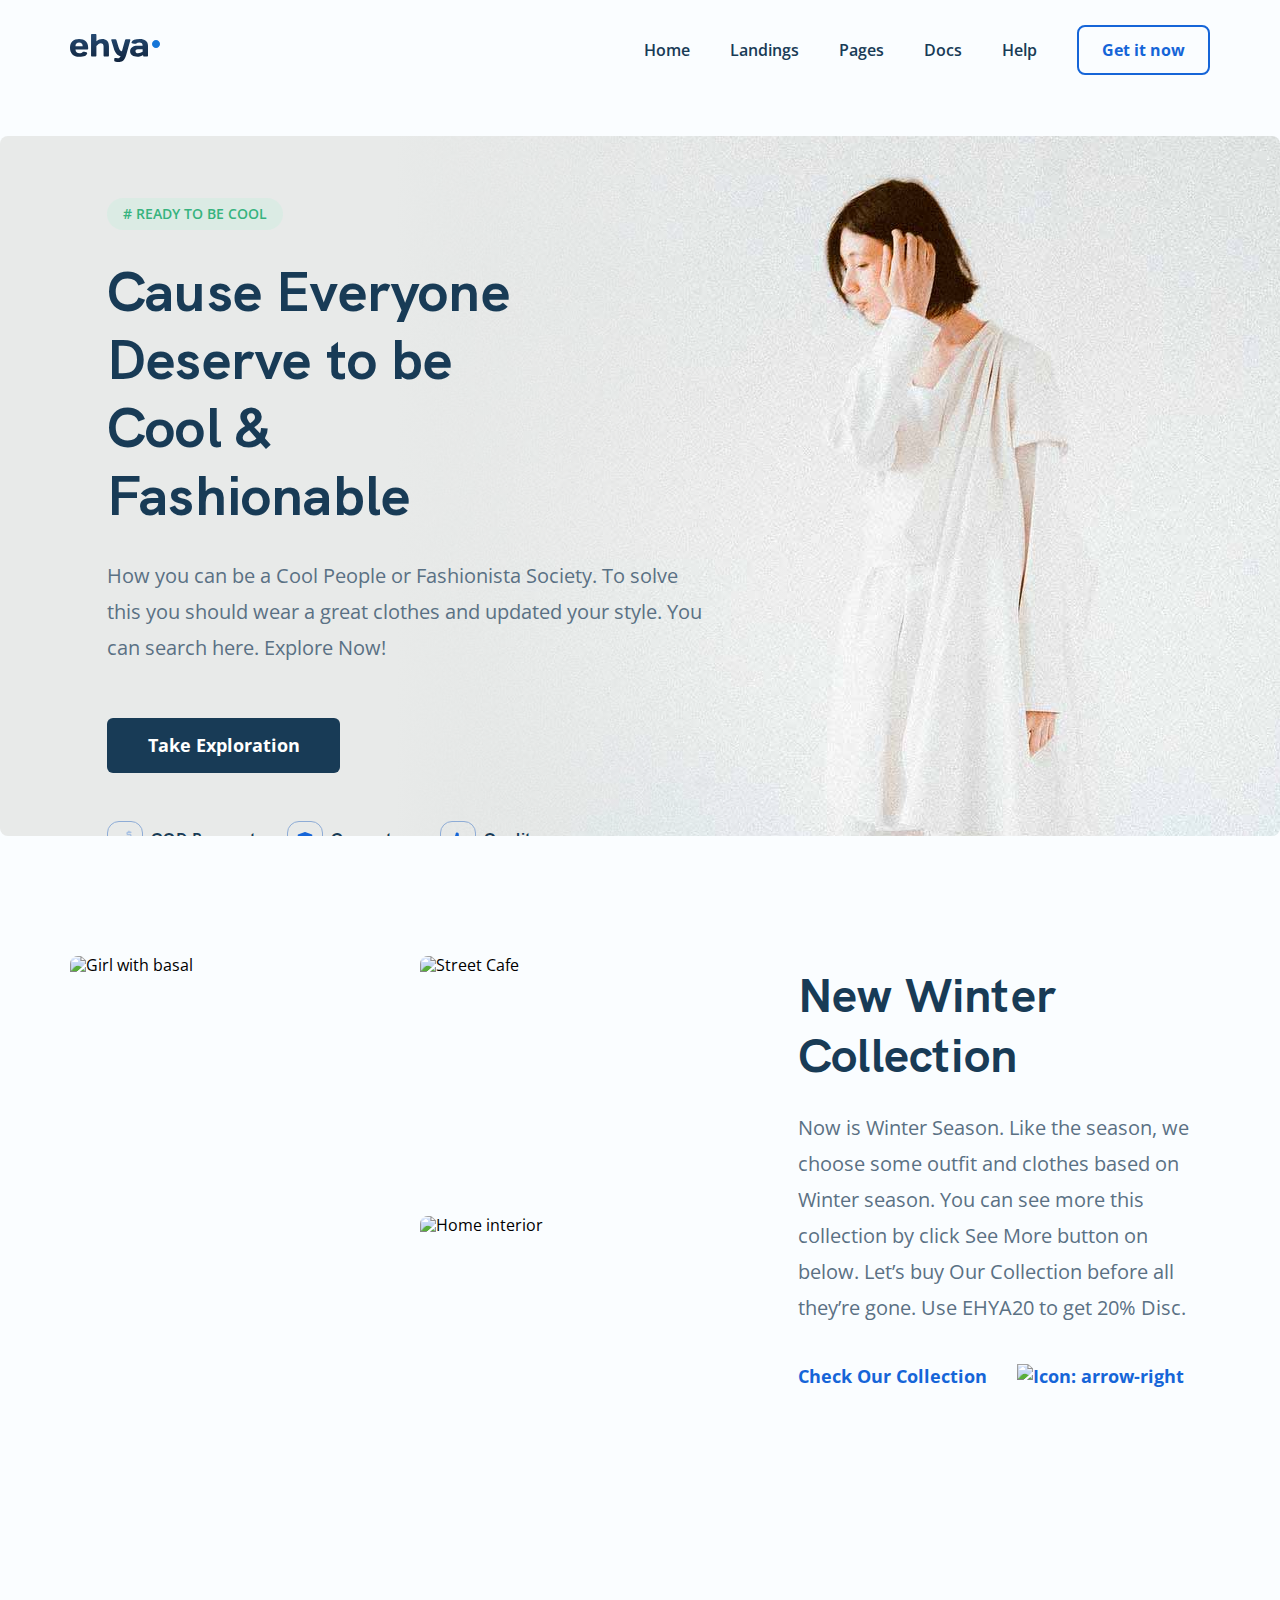
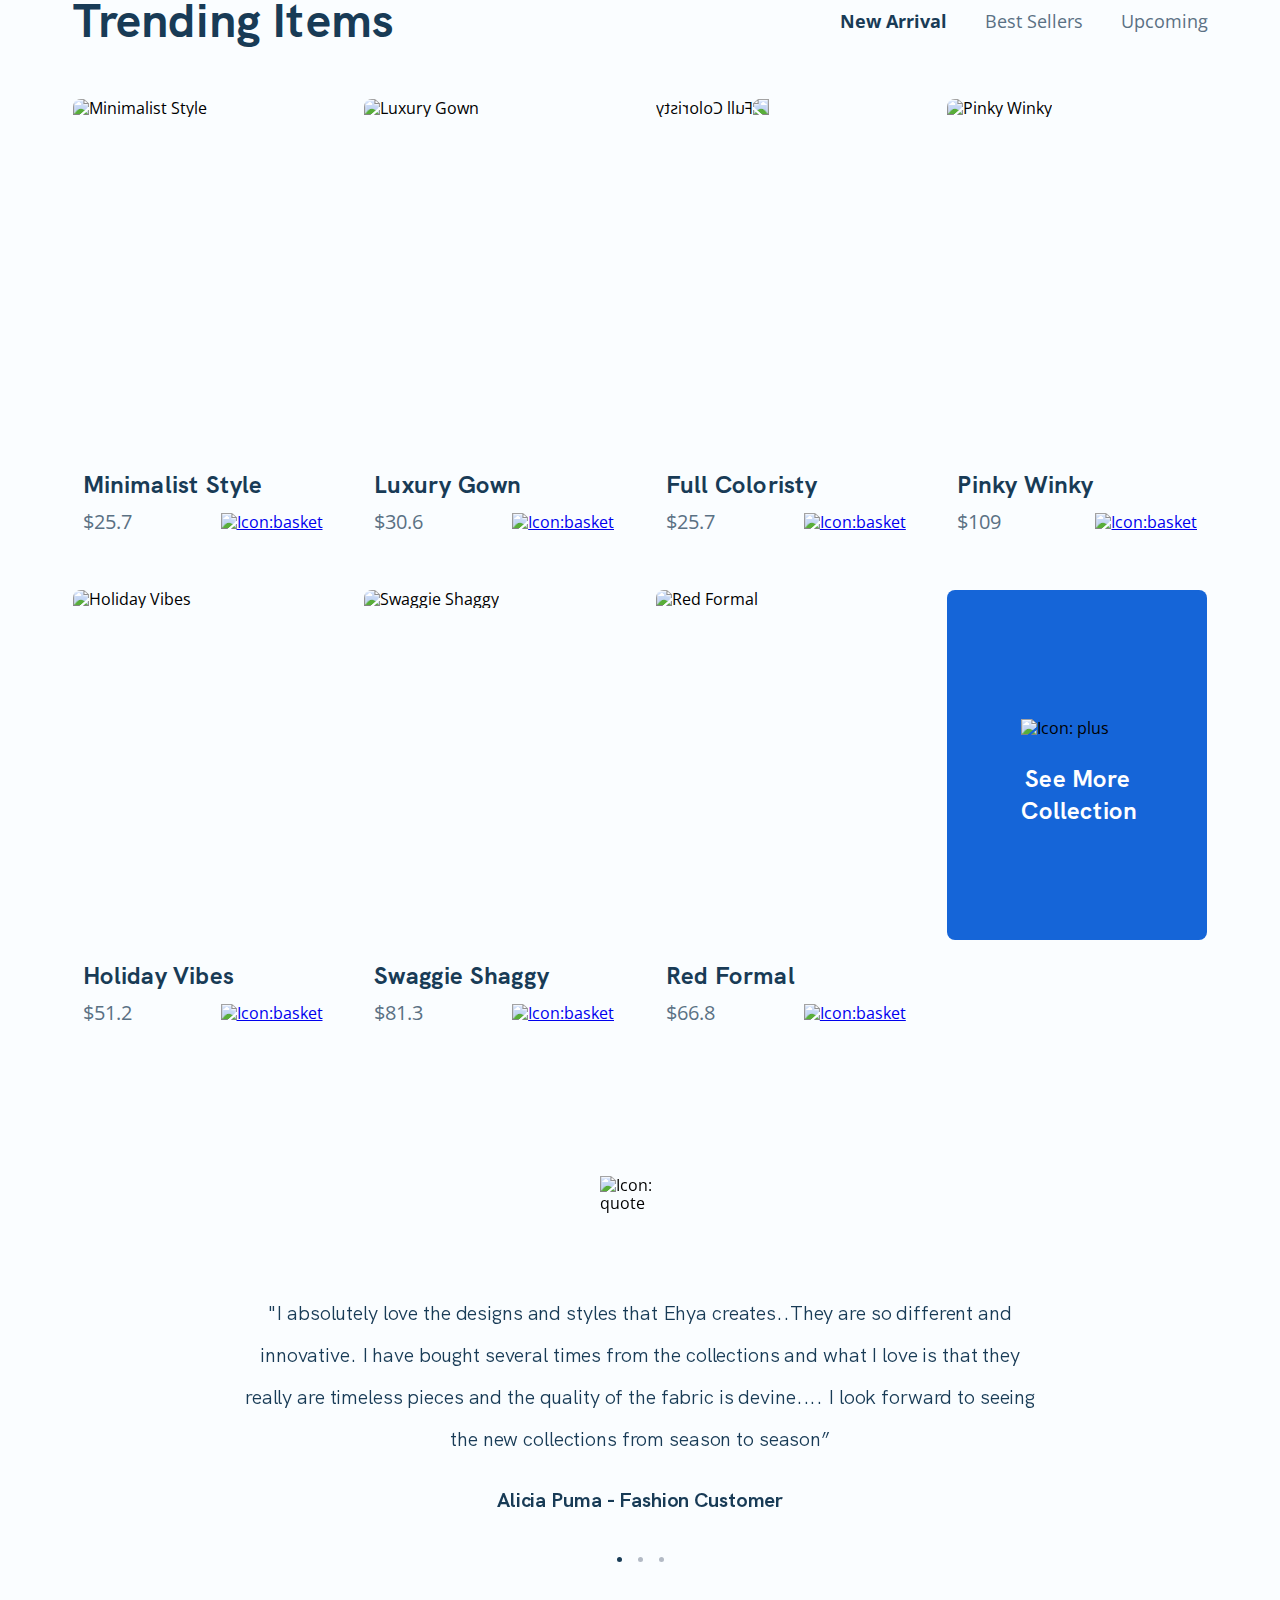
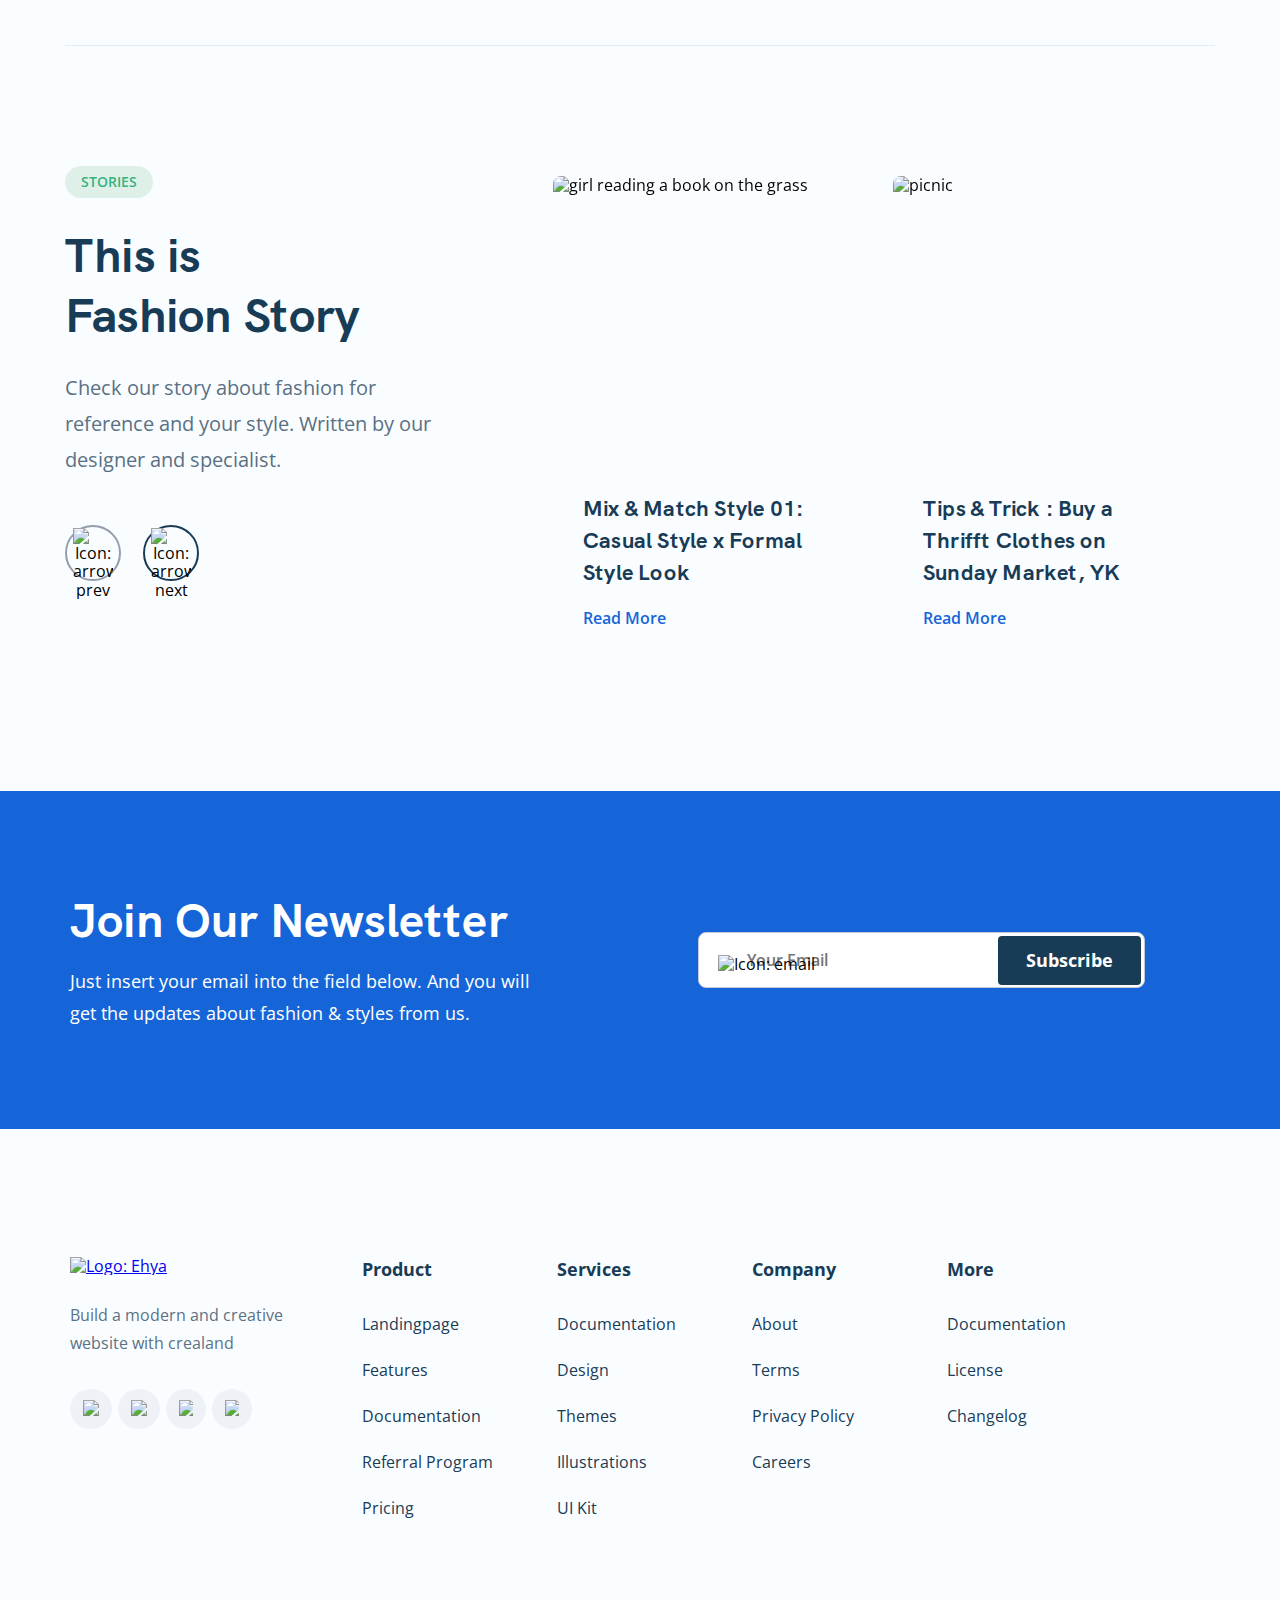
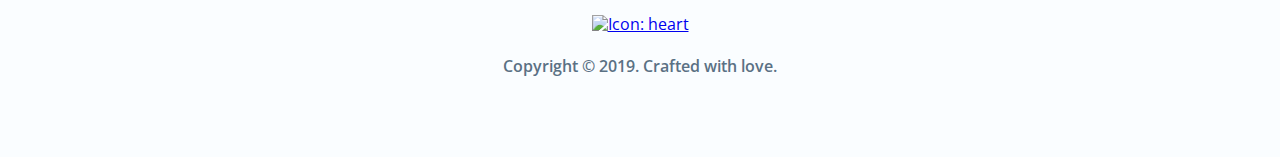
==== commit 86dc4d8c: "fix: fixed bugs in project" ====
--- a/index.html
+++ b/index.html
@@ -88,7 +88,7 @@
                     <!-- /.hero__pictures -->
                     <div class="collection__info">
                         <h1 class="collection__title">New Winter Collection</h1>
-                        <p class="collection__text">Now is Winter Season. Like the season, we choose some outfit and clothes based on Winter season. You can see more this collection by click See More button on below. Let’s buy Our Collection before all they’re gone. Use EHYA20 to get 20% Disc.</p>
+                        <p class="collection__text">Now is Winter Season. Like the season, we choose some outfit and clothes based on Winter season. You can see more this collection by click See More button on below. Let’s buy <span class="collection__new-row">Our Collection before all they’re gone. Use EHYA20 to get 20% Disc.</span></p>
                         <a class="collection__link" href="#">Check Our Collection<img class="collection__arrow" src="#" data-src="img/arrow-right-blue.svg" alt="Icon: arrow-right"></a>
                     </div>
                     <!-- /.collection__info -->
@@ -208,90 +208,90 @@
                 <div id="sellers" class="items__cards">
                     <div class="card">
                         <div class="card__wrapper">
-                            <img class="card__image card__image--four" src="#" data-src="img/card-4.png" alt="Pinky Winky">
+                            <img class="card__image card__image--four" src="img/card-4.png" alt="Pinky Winky">
                         </div>
                         <div class="card__info">
                             <h4 class="card__title">Pinky Winky</h4>
                         <div class="card__pricetag">
                             <span class="card__price">$109 </span>
-                            <a href="#" class="card__link"><img src="#" data-src="img/basket.svg" alt="Icon:basket" class="card__basket"></a>
-                        </div>
-                        </div>
-                    </div>
-                    <div class="card">
-                        <div class="card__wrapper">
-                            <img class="card__image card__image--five" src="#" data-src="img/card-5.png" alt="Holiday Vibes">
+                            <a href="#" class="card__link"><img src="img/basket.svg" alt="Icon:basket" class="card__basket"></a>
+                        </div>
+                        </div>
+                    </div>
+                    <div class="card">
+                        <div class="card__wrapper">
+                            <img class="card__image card__image--five" src="img/card-5.png" alt="Holiday Vibes">
                         </div>
                         <div class="card__info">
                             <h4 class="card__title">Holiday Vibes</h4>
                         <div class="card__pricetag">
                             <span class="card__price">$51.2 </span>
-                            <a href="#" class="card__link"><img src="#" data-src="img/basket.svg" alt="Icon:basket" class="card__basket"></a>
-                        </div>
-                        </div>
-                    </div>
-                    <div class="card">
-                        <div class="card__wrapper">
-                            <img class="card__image card__image--three" src="#" data-src="img/card-3.png" alt="Full Coloristy">
+                            <a href="#" class="card__link"><img src="img/basket.svg" alt="Icon:basket" class="card__basket"></a>
+                        </div>
+                        </div>
+                    </div>
+                    <div class="card">
+                        <div class="card__wrapper">
+                            <img class="card__image card__image--three" src="img/card-3.png" alt="Full Coloristy">
                         </div>
                         <div class="card__info">
                             <h4 class="card__title">Full Coloristy</h4>
                         <div class="card__pricetag">
                             <span class="card__price">$25.7</span>
-                            <a href="#" class="card__link"><img src="#" data-src="img/basket.svg" alt="Icon:basket" class="card__basket"></a>
-                        </div>
-                        </div>
-                    </div>
-                    <div class="card">
-                        <div class="card__wrapper">
-                            <img class="card__image card__image--two" src="#" data-src="img/card.png" alt="Luxury Gown">
+                            <a href="#" class="card__link"><img src="img/basket.svg" alt="Icon:basket" class="card__basket"></a>
+                        </div>
+                        </div>
+                    </div>
+                    <div class="card">
+                        <div class="card__wrapper">
+                            <img class="card__image card__image--two" src="img/card.png" alt="Luxury Gown">
                         </div>
                         <div class="card__info">
                             <h4 class="card__title">Luxury Gown </h4>
                         <div class="card__pricetag">
                             <span class="card__price">$30.6 </span>
-                            <a href="#" class="card__link"><img src="#" data-src="img/basket.svg" alt="Icon:basket" class="card__basket"></a>
-                        </div>
-                        </div>
-                    </div>
-                    <div class="card">
-                        <div class="card__wrapper">
-                            <img class="card__image card__image--one" src="#" data-src="img/card-1.png" alt="Minimalist Style">
+                            <a href="#" class="card__link"><img src="img/basket.svg" alt="Icon:basket" class="card__basket"></a>
+                        </div>
+                        </div>
+                    </div>
+                    <div class="card">
+                        <div class="card__wrapper">
+                            <img class="card__image card__image--one" src="img/card-1.png" alt="Minimalist Style">
                         </div>
                         <div class="card__info">
                             <h4 class="card__title">Minimalist Style</h4>
                             <div class="card__pricetag">
                                 <span class="card__price">$25.7</span>
-                                <a href="#" class="card__link"><img src="#" data-src="img/basket.svg" alt="Icon:basket" class="card__basket"></a>
-                            </div>
-                        </div>
-                    </div>
-                    <div class="card">
-                        <div class="card__wrapper">
-                            <img class="card__image card__image--seven" src="#" data-src="img/card-7.png" alt="Red Formal">
+                                <a href="#" class="card__link"><img src="img/basket.svg" alt="Icon:basket" class="card__basket"></a>
+                            </div>
+                        </div>
+                    </div>
+                    <div class="card">
+                        <div class="card__wrapper">
+                            <img class="card__image card__image--seven" src="img/card-7.png" alt="Red Formal">
                         </div>
                         <div class="card__info">
                             <h4 class="card__title">Red Formal</h4>
                         <div class="card__pricetag">
                             <span class="card__price">$66.8</span>
-                            <a href="#" class="card__link"><img src="#" data-src="img/basket.svg" alt="Icon:basket" class="card__basket"></a>
-                        </div>
-                        </div>
-                    </div>
-                    <div class="card">
-                        <div class="card__wrapper">
-                            <img class="card__image card__image--six" src="#" data-src="img/card-6.png" alt="Swaggie Shaggy">
+                            <a href="#" class="card__link"><img src="img/basket.svg" alt="Icon:basket" class="card__basket"></a>
+                        </div>
+                        </div>
+                    </div>
+                    <div class="card">
+                        <div class="card__wrapper">
+                            <img class="card__image card__image--six" src="img/card-6.png" alt="Swaggie Shaggy">
                         </div>
                         <div class="card__info">
                             <h4 class="card__title">Swaggie Shaggy</h4>
                         <div class="card__pricetag">
                             <span class="card__price">$81.3</span>
-                            <a href="#" class="card__link"><img src="#" data-src="img/basket.svg" alt="Icon:basket" class="card__basket"></a>
+                            <a href="#" class="card__link"><img src="img/basket.svg" alt="Icon:basket" class="card__basket"></a>
                         </div>
                         </div>
                     </div>
                     <div class="card-collection">
-                        <img class="card-collection__icon" src="#" data-src="img/white-plus.svg" alt="Icon: plus">
+                        <img class="card-collection__icon" src="img/white-plus.svg" alt="Icon: plus">
                         <h4 class="card-collection__title">See More Collection</h4>
                     </div>
                 </div>
@@ -300,90 +300,90 @@
                 <div id="upcoming" class="items__cards">
                     <div class="card">
                         <div class="card__wrapper">
-                            <img class="card__image card__image--seven" src="#" data-src="img/card-7.png" alt="Red Formal">
+                            <img class="card__image card__image--seven" src="img/card-7.png" alt="Red Formal">
                         </div>
                         <div class="card__info">
                             <h4 class="card__title">Red Formal</h4>
                         <div class="card__pricetag">
                             <span class="card__price">$66.8</span>
-                            <a href="#" class="card__link"><img src="#" data-src="img/basket.svg" alt="Icon:basket" class="card__basket"></a>
-                        </div>
-                        </div>
-                    </div>
-                    <div class="card">
-                        <div class="card__wrapper">
-                            <img class="card__image card__image--five" src="#" data-src="img/card-5.png" alt="Holiday Vibes">
+                            <a href="#" class="card__link"><img src="img/basket.svg" alt="Icon:basket" class="card__basket"></a>
+                        </div>
+                        </div>
+                    </div>
+                    <div class="card">
+                        <div class="card__wrapper">
+                            <img class="card__image card__image--five" src="img/card-5.png" alt="Holiday Vibes">
                         </div>
                         <div class="card__info">
                             <h4 class="card__title">Holiday Vibes</h4>
                         <div class="card__pricetag">
                             <span class="card__price">$51.2 </span>
-                            <a href="#" class="card__link"><img src="#" data-src="img/basket.svg" alt="Icon:basket" class="card__basket"></a>
-                        </div>
-                        </div>
-                    </div>
-                    <div class="card">
-                        <div class="card__wrapper">
-                            <img class="card__image card__image--one" src="#" data-src="img/card-1.png" alt="Minimalist Style">
+                            <a href="#" class="card__link"><img src="img/basket.svg" alt="Icon:basket" class="card__basket"></a>
+                        </div>
+                        </div>
+                    </div>
+                    <div class="card">
+                        <div class="card__wrapper">
+                            <img class="card__image card__image--one" src="img/card-1.png" alt="Minimalist Style">
                         </div>
                         <div class="card__info">
                             <h4 class="card__title">Minimalist Style</h4>
                             <div class="card__pricetag">
                                 <span class="card__price">$25.7</span>
-                                <a href="#" class="card__link"><img src="#" data-src="img/basket.svg" alt="Icon:basket" class="card__basket"></a>
-                            </div>
-                        </div>
-                    </div>
-                    <div class="card">
-                        <div class="card__wrapper">
-                            <img class="card__image card__image--three" src="#" data-src="img/card-3.png" alt="Full Coloristy">
+                                <a href="#" class="card__link"><img src="img/basket.svg" alt="Icon:basket" class="card__basket"></a>
+                            </div>
+                        </div>
+                    </div>
+                    <div class="card">
+                        <div class="card__wrapper">
+                            <img class="card__image card__image--three" src="img/card-3.png" alt="Full Coloristy">
                         </div>
                         <div class="card__info">
                             <h4 class="card__title">Full Coloristy</h4>
                         <div class="card__pricetag">
                             <span class="card__price">$25.7</span>
-                            <a href="#" class="card__link"><img src="#" data-src="img/basket.svg" alt="Icon:basket" class="card__basket"></a>
-                        </div>
-                        </div>
-                    </div>
-                    <div class="card">
-                        <div class="card__wrapper">
-                            <img class="card__image card__image--four" src="#" data-src="img/card-4.png" alt="Pinky Winky">
+                            <a href="#" class="card__link"><img src="img/basket.svg" alt="Icon:basket" class="card__basket"></a>
+                        </div>
+                        </div>
+                    </div>
+                    <div class="card">
+                        <div class="card__wrapper">
+                            <img class="card__image card__image--four" src="img/card-4.png" alt="Pinky Winky">
                         </div>
                         <div class="card__info">
                             <h4 class="card__title">Pinky Winky</h4>
                         <div class="card__pricetag">
                             <span class="card__price">$109 </span>
-                            <a href="#" class="card__link"><img src="#" data-src="img/basket.svg" alt="Icon:basket" class="card__basket"></a>
-                        </div>
-                        </div>
-                    </div>
-                    <div class="card">
-                        <div class="card__wrapper">
-                            <img class="card__image card__image--two" src="#" data-src="img/card.png" alt="Luxury Gown ">
+                            <a href="#" class="card__link"><img src="img/basket.svg" alt="Icon:basket" class="card__basket"></a>
+                        </div>
+                        </div>
+                    </div>
+                    <div class="card">
+                        <div class="card__wrapper">
+                            <img class="card__image card__image--two" src="img/card.png" alt="Luxury Gown ">
                         </div>
                         <div class="card__info">
                             <h4 class="card__title">Luxury Gown </h4>
                         <div class="card__pricetag">
                             <span class="card__price">$30.6 </span>
-                            <a href="#" class="card__link"><img src="#" data-src="img/basket.svg" alt="Icon:basket" class="card__basket"></a>
-                        </div>
-                        </div>
-                    </div>
-                    <div class="card">
-                        <div class="card__wrapper">
-                            <img class="card__image card__image--six" src="#" data-src="img/card-6.png" alt="Swaggie Shaggy">
+                            <a href="#" class="card__link"><img src="img/basket.svg" alt="Icon:basket" class="card__basket"></a>
+                        </div>
+                        </div>
+                    </div>
+                    <div class="card">
+                        <div class="card__wrapper">
+                            <img class="card__image card__image--six" src="img/card-6.png" alt="Swaggie Shaggy">
                         </div>
                         <div class="card__info">
                             <h4 class="card__title">Swaggie Shaggy</h4>
                         <div class="card__pricetag">
                             <span class="card__price">$81.3</span>
-                            <a href="#" class="card__link"><img src="#" data-src="img/basket.svg" alt="Icon:basket" class="card__basket"></a>
+                            <a href="#" class="card__link"><img src="img/basket.svg" alt="Icon:basket" class="card__basket"></a>
                         </div>
                         </div>
                     </div>
                     <div class="card-collection">
-                        <img class="card-collection__icon" src="#" data-src="img/white-plus.svg" alt="Icon: plus">
+                        <img class="card-collection__icon" src="img/white-plus.svg" alt="Icon: plus">
                         <h4 class="card-collection__title">See More Collection</h4>
                     </div>
                 </div>
@@ -488,7 +488,7 @@
                         <div class="swiper-slide">
                             <div class="slider">
                             <div class="slider__card">
-                                <img class="slider__image slider__image--sec" src="#" data-src="img/collection-cafe.png" alt="girl in white">
+                                <img class="slider__image slider__image--sec" src="img/collection-cafe.png" alt="girl in white">
                                 <div class="slider__info">
                                     <h4 class="slider__title">
                                         Tips & Trick : Buy a Thrifft Clothes on Sunday Market, YK
@@ -498,7 +498,7 @@
                             </div>
                             <!-- /.slider__card -->
                             <div class="slider__card">
-                                <img class="slider__image slider__image--fir" src="#" data-src="img/collection-home.png" alt="girl in pink">
+                                <img class="slider__image slider__image--fir" src="img/collection-home.png" alt="girl in pink">
                                 <div class="slider__info">
                                     <h4 class="slider__title">
                                         Mix & Match Style 01: Casual Style x Formal Style Look
@@ -512,7 +512,7 @@
                         <div class="swiper-slide">
                             <div class="slider">
                                 <div class="slider__card">
-                                    <img class="slider__image slider__image--sec" src="#" data-src="img/collection-girl.png" alt="girl in white">
+                                    <img class="slider__image slider__image--sec"src="img/collection-girl.png" alt="girl in white">
                                     <div class="slider__info">
                                         <h4 class="slider__title">
                                             Tips & Trick : Buy a Thrifft Clothes on Sunday Market, YK
@@ -522,7 +522,7 @@
                                 </div>
                                 <!-- /.slider__card -->
                                 <div class="slider__card">
-                                    <img class="slider__image slider__image--fir" src="#" data-src="img/hero-background.png" alt="girl in pink">
+                                    <img class="slider__image slider__image--fir" src="img/hero-background.jpg" alt="girl in pink">
                                     <div class="slider__info">
                                         <h4 class="slider__title">
                                             Mix & Match Style 01: Casual Style x Formal Style Look
--- a/css/style.css
+++ b/css/style.css
@@ -1,2 +1,2 @@
-*{box-sizing:border-box}body{font-family:'Open Sans', sans-serif;background-color:#FAFDFF;overflow:auto}img{max-width:100%}/*! normalize.css v8.0.1 | MIT License | github.com/necolas/normalize.css */html{line-height:1.15;-webkit-text-size-adjust:100%}body{margin:0}main{display:block}h1{font-size:2em;margin:0.67em 0}hr{box-sizing:content-box;height:0;overflow:visible}pre{font-family:monospace, monospace;font-size:1em}a{background-color:transparent}abbr[title]{border-bottom:none;text-decoration:underline;text-decoration:underline dotted}b,strong{font-weight:bolder}code,kbd,samp{font-family:monospace, monospace;font-size:1em}small{font-size:80%}sub,sup{font-size:75%;line-height:0;position:relative;vertical-align:baseline}sub{bottom:-0.25em}sup{top:-0.5em}img{border-style:none}button,input,optgroup,select,textarea{font-family:inherit;font-size:100%;line-height:1.15;margin:0}button,input{overflow:visible}button,select{text-transform:none}button,[type="button"],[type="reset"],[type="submit"]{-webkit-appearance:button}button::-moz-focus-inner,[type="button"]::-moz-focus-inner,[type="reset"]::-moz-focus-inner,[type="submit"]::-moz-focus-inner{border-style:none;padding:0}button:-moz-focusring,[type="button"]:-moz-focusring,[type="reset"]:-moz-focusring,[type="submit"]:-moz-focusring{outline:1px dotted ButtonText}fieldset{padding:0.35em 0.75em 0.625em}legend{box-sizing:border-box;color:inherit;display:table;max-width:100%;padding:0;white-space:normal}progress{vertical-align:baseline}textarea{overflow:auto}[type="checkbox"],[type="radio"]{box-sizing:border-box;padding:0}[type="number"]::-webkit-inner-spin-button,[type="number"]::-webkit-outer-spin-button{height:auto}[type="search"]{-webkit-appearance:textfield;outline-offset:-2px}[type="search"]::-webkit-search-decoration{-webkit-appearance:none}::-webkit-file-upload-button{-webkit-appearance:button;font:inherit}details{display:block}summary{display:list-item}template{display:none}[hidden]{display:none}@font-face{font-family:'HK Grotesk';src:url("../fonts/HKGrotesk-Regular.woff2") format("woff2");src:url("../fonts/HKGrotesk-Regular.woff") format("woff");font-weight:400;font-style:normal;font-display:swap}@font-face{font-family:'HK Grotesk';src:url("../fonts/HKGrotesk-Bold.woff2") format("woff2");src:url("../fonts/HKGrotesk-Bold.woff") format("woff");font-weight:600;font-style:bold;font-display:swap}.header{position:fixed;left:0;top:0;right:0;z-index:200;background-color:#FAFDFF}.header__wrapper{height:100px;display:flex;justify-content:space-between;align-items:center}.header__container{max-width:1140px;width:90%;margin:auto}.header-button{display:none;width:22px;height:18px;padding:0;align-items:center;flex-direction:column;justify-content:space-between;background-color:#FAFDFF;border:none;outline:none;cursor:pointer}.header-button__line{height:2px;width:22px;background-color:#183B56}.nav__ul{display:flex;list-style:none;align-items:center;padding:0;margin:0}.nav__li:not(:first-child){margin-left:40px}.nav__link{text-decoration:none;color:#183B56;font-weight:600;font-size:16px;line-height:22px}.nav__link--arrow{margin-left:4px;height:100%;vertical-align:middle}.nav__button{color:#1565D8;background-color:#FAFDFF;font-weight:bold;font-size:16px;line-height:22px;border:2px solid #1565D8;border-radius:8px;padding:12px 23px;cursor:pointer;outline:none}.mobile{display:none}.hero{padding:136px 0 120px}.hero__container{max-width:1280px;margin:auto}.hero__wrapper{position:relative;height:700px;max-width:1280px;background-color:#E8EAE9;overflow:hidden;border-radius:8px;background-image:url(../img/hero-background.jpg);background-repeat:no-repeat;background-position:395px -345px}.hero__wrapper::before{content:"";position:absolute;top:0;left:395px;bottom:0;right:0;width:100%;height:100%;background:linear-gradient(270deg, rgba(238,238,238,0.0001) 67.34%, #E8EAE9 100%)}.hero__information{position:absolute;top:62px;left:107px;bottom:48px;max-width:600px}.hero__hashtag{display:inline-block;font-weight:600;font-size:14px;line-height:20px;color:#36b37e;text-transform:uppercase;background-color:#d7ece3c5;border-radius:2000px;padding:6px 16px;margin:0 0 28px 0}.hero__title{max-width:474px;font-family:"HK Grotesk";font-style:normal;font-weight:bold;font-size:56px;line-height:68px;letter-spacing:0.2px;margin:0 0 28px 0;color:#183B56}.hero__text{font-weight:normal;font-size:20px;line-height:36px;color:#5A7184;margin:0 0 52px 0}.hero__button{color:#ffffff;font-weight:bold;font-size:18px;line-height:25px;padding:15px 24px;background-color:#183B56;border:none;border-radius:6px;outline:none;cursor:pointer;margin:0 0 48px 0;width:233px}.advantages__ul{margin:0;padding:0;list-style:none;display:flex;height:36px}.advantages__li{display:flex;align-items:center;font-family:"HK Grotesk";font-style:normal;font-weight:600;font-size:16px;line-height:20px;letter-spacing:0.2px;color:#183B56}.advantages__li--images{display:inline-block;border:1px dashed #979797;height:22px;width:22px}.advantages__li:not(:last-child){margin-right:30px}.advantages__border{padding:7px;border:1px solid #8eacd6;border-radius:12px;margin-right:8px}.collection__container{max-width:1280px;margin:auto}.collection__wrapper{max-width:1140px;margin:auto;display:flex;padding:0 0 145px 0}.collection__pictures{display:flex;width:670px}.collection__image{border-radius:8px}.collection__image--big{height:490px;width:320px;object-fit:cover;margin-right:30px}.collection__image--little{height:230px;width:320px;object-fit:cover}.collection__little-pictures{display:flex;flex-direction:column;justify-content:space-between;height:490px;width:320px}.collection__info{padding:10px 20px 55px 58px;width:470px}.collection__title{width:100%;font-family:"HK Grotesk";font-style:normal;font-weight:bold;font-size:48px;line-height:60px;letter-spacing:0.2px;margin:0 0 24px 0;color:#183B56}.collection__text{font-weight:normal;font-size:20px;line-height:36px;color:#5A7184;margin:0 0 38px 0}.collection__link{text-decoration:none;font-weight:bold;font-size:18px;line-height:25px;color:#1565D8}.collection__arrow{margin-left:30px}.items__container{max-width:1280px;margin:auto}.items__wrapper{max-width:1135px;margin:auto;padding:0 0 95px 0}.items__text{display:flex;justify-content:space-between;align-items:center;margin:0 0 48px 0}.items__title{font-family:"HK Grotesk";font-style:normal;font-weight:bold;font-size:48px;line-height:60px;letter-spacing:0.2px;color:#183B56;margin:0}.items__ul{display:flex;list-style:none;margin:0;padding:0}.items__li{margin-left:38px;font-size:18px;line-height:25px;color:#5A7184;cursor:pointer}.items__li--active{font-size:18px;line-height:25px;color:#183B56;font-weight:bold}.items__cards{flex-wrap:wrap;justify-content:space-between;display:none}.items__cards--active{display:flex}.card{position:relative;height:441px;width:260px;overflow:hidden;margin-bottom:50px}.card__wrapper{height:350px;width:260px;border-radius:8px;overflow:hidden}.card__image{object-fit:cover;z-index:1}.card__image--one{width:100%;height:100%;object-position:0 0}.card__image--two{width:220%;height:220%;object-position:-105px -38px}.card__image--three{width:160%;height:160%;transform:scale(-1, 1);object-position:-50px -35px}.card__image--four{width:160%;height:160%;object-position:-60px -120px}.card__image--five{width:130%;height:130%;object-position:-10px -20px}.card__image--six{width:250%;height:250%;object-position:-130px -45px}.card__image--seven{width:205%;height:205%;object-position:-105px -5px}.card__info{position:absolute;left:0;right:0;bottom:0;top:350px;background-color:#FAFDFF;z-index:2;padding:20px 10px 1px;height:91px;width:260px}.card__title{margin:0 0 3PX;font-family:"HK Grotesk";font-style:normal;font-weight:bold;font-size:24px;line-height:32px;color:#183B56;letter-spacing:0.2px}.card__pricetag{display:flex;justify-content:space-between;aligh-items:center}.card__price{font-weight:normal;font-size:20px;line-height:36px;color:#5A7184}.card-collection{background-color:#1565D8;display:flex;flex-direction:column;justify-content:center;border-radius:8px;height:350px;width:260px;padding:120px 74px 104px;cursor:pointer;outline:none}.card-collection__title{font-family:"HK Grotesk";font-style:normal;font-weight:bold;font-size:24px;line-height:32px;text-align:center;letter-spacing:0.2px;color:#fff;margin:25px 0 0}.card__link{display:flex;align-items:center}.feedback__container{max-width:1280px;margin:auto;padding:0 0 80px}.feedback__wrapper{max-width:800px;margin:auto;display:flex;flex-direction:column;align-items:center}.feedback__quote{margin-bottom:24px;width:80px;height:92px}.feedback__text{font-family:HK Grotesk;font-style:normal;font-weight:normal;font-size:20px;line-height:42px;text-align:center;letter-spacing:-0.125px;color:#183B56;margin:0 0 28px;vertical-align:top}.feedback__author{font-family:HK Grotesk;font-style:normal;font-weight:bold;font-size:20px;line-height:24px;text-align:center;letter-spacing:0.2px;color:#183B56;margin:0 0 53px;letter-spacing:-0.125px}.slider1{max-width:800px;height:375px}.swiper-button-prev,.swiper-button-next{color:transparent}.story__container{max-width:1150px;margin:auto}.story__wrapper{padding:120px 0 140px;display:flex;justify-content:space-between}.story__info{display:flex;flex-direction:column;align-items:flex-start}.story__button{display:flex}.story__tag{display:inline-block;font-weight:600;font-size:14px;line-height:20px;color:#36b37e;text-transform:uppercase;background-color:#d7ece3c5;border-radius:2000px;padding:6px 16px;margin:0 0 28px 0}.story__title{max-width:474px;font-family:"HK Grotesk";font-style:normal;font-weight:bold;font-size:48px;line-height:60px;letter-spacing:0.2px;margin:0 0 24px 0;width:300px;color:#183B56}.story__text{font-family:Open Sans;font-style:normal;font-weight:normal;font-size:20px;line-height:36px;margin-bottom:47px;width:392px;color:#5A7184}.slider{display:flex;justify-content:space-between;margin-top:10px}.slider-button-prev{background-color:#FAFDFF;border:2px solid #5A7184;border-radius:2000px;margin-right:22px;cursor:pointer;outline:none;width:56px;height:56px}.slider-button-next{background-color:#FAFDFF;border:2px solid #183B56;border-radius:2000px;cursor:pointer;outline:none;width:56px;height:56px}.slider__card{position:relative;height:475px;width:322px;overflow:hidden}.slider__image{position:absolute;object-fit:cover;object-position:-10 -50px;height:317px;width:312px;border-radius:8px 8px 0px 0px}.slider__info{position:absolute;background:#FAFDFF;left:10px;bottom:0;right:0;height:178px;z-index:10px;padding:20px 32px 20px 20px}.slider__title{font-family:HK Grotesk;font-style:normal;font-weight:600;font-size:22px;line-height:32px;letter-spacing:0.2px;color:#183B56;margin:0 0 18px 0}.slider__link{font-weight:600;font-size:16px;line-height:22px;color:#1565D8;text-decoration:none}.slider2{width:662px;min-height:475px;margin:0}.right,.left{height:18px;width:14px}.newsletter{background-color:#1565D8;position:relative;overflow:hidden}.newsletter__container{max-width:1140px;margin:auto}.newsletter__wrapper{max-width:1075px;padding:100px 0;display:flex;justify-content:space-between;align-items:center}.newsletter__oval{position:absolute}.newsletter__oval--before{left:0;width:95%;object-position:-740px -870px}.newsletter__oval--after{right:0;width:95%;object-position:620px -100px}.newsletter__text{display:flex;flex-direction:column;align-items:flex-start;z-index:100}.newsletter__title{font-family:HK Grotesk;font-style:normal;font-weight:bold;font-size:48px;line-height:60px;letter-spacing:0.2px;color:#ffffff;margin-bottom:14px;margin-top:0}.newsletter__description{font-size:18px;line-height:32px;color:#ffffff;width:490px}.newsletter__form{position:relative;display:flex;flex-wrap:wrap;align-items:flex-start;width:447px;box-sizing:border-box;height:56px;outline:none}.newsletter__input{border-radius:8px;overflow:hidden;width:100%;height:56px;font-weight:600;font-size:16px;line-height:22px;color:#5A7184;padding:17px 48px;border:1px solid #C3CAD9;outline:none;z-index:100;margin-bottom:10px}.newsletter__image{position:absolute;top:23px;left:20px;z-index:150}.newsletter__button{position:absolute;right:4px;top:4px;font-weight:bold;font-size:18px;line-height:25px;color:#ffffff;background-color:#183B56;padding:12px 24px;border:none;border-radius:4px;outline:none;cursor:pointer;z-index:100}.error{color:red}.footer__container{max-width:1140px;margin:auto;padding:128px 0 80px}.footer__wrapper{max-width:1042px}.footer__title{font-weight:bold;font-size:18px;line-height:25px;margin-bottom:31px;color:#183B56}.footer__ul{margin:0;padding:0;list-style:none}.footer__li:not(:last-child){margin-bottom:24px}.footer__item{font-size:16px;line-height:22px;color:#183B56;text-decoration:none}.footer__items{display:flex}.footer__top{display:flex;margin-bottom:96px}.footer__bottom{display:flex;flex-direction:column;align-items:center;justify-content:center}.footer__copy{font-weight:600;font-size:16px;line-height:22px;color:#5A7184;margin-top:22px;margin-bottom:0}.social{width:263px;margin-right:29px}.social__logo{margin-bottom:26px}.social__text{font-size:16px;line-height:28px;color:#5A7184;margin:0 0 32px;width:263px}.social__ul{margin:0;padding:0;list-style:none;display:flex;align-items:center}.social__li{margin-right:6px}.social__image{padding:11px 13px;background:#5a718413;border-radius:50%}.product,.services,.company{margin-right:30px;width:165px;height:262px}@media (min-width: 1200px){.container{width:auto}.header-button__line{display:none}.nav__link:hover{color:#1565D8;transition-duration:0.3s}.nav__button:hover{color:#183B56;border-color:#183B56;transition-duration:0.3s}.collection__link:hover{opacity:0.8;transition-duration:0.3s}.card-collection:hover{background-color:#1565D8;opacity:0.9}.slider__link:hover{color:#183B56;transition-duration:0.3s}.slider-button-prev:hover{border-color:#183B56}.slider-button-next:hover{border-color:#5A7184}.footer__item:hover{color:#1565D8;transition-duration:0.3s}.hero__button:hover{background-color:#183B56;opacity:0.9}.newsletter__button:hover{opacity:0.9}.story__wrapper{border-top:1px solid #E5EAF4}.card__basket:hover{opacity:0.8;transition-duration:0.4s}.slider1{height:389px}.feedback__container{min-height:389px}.feedback__wrapper{min-height:389px}.swiper-pagination,.swiper-pagination-clickable,.swiper-pagination-bullets{height:8px}}@media (max-width: 1200px){.header-button__line{display:none}.hero{padding:130px 0 80px}.hero__container{width:95%;margin:auto}.hero__wrapper{position:relative;background-color:#E8EAE9;overflow:hidden;border-radius:8px;background-image:url(../img/hero-background.png);background-repeat:no-repeat;background-position:260px -330px}.hero__wrapper::before{content:"";position:absolute;top:0;left:260px;bottom:0;right:0;width:100%;height:100%;background:linear-gradient(270deg, rgba(238,238,238,0.0001) 67.34%, #E8EAE9 100%)}.collection__container{width:90%;margin:auto}.collection__wrapper{display:flex;flex-direction:column;padding:0 0 80px 0}.collection__pictures{width:100%}.collection__little-pictures{width:100%}.collection__image--little{width:100%;object-fit:cover}.collection__info{padding:40px 0 0 0;width:100%}.items__container{width:80%;margin:auto}.items__wrapper{padding:0 0 32px 0}.card-collection{width:65%}.card-collection:hover{background-color:#1565D8;opacity:0.9}.story__container{width:90%}.story__wrapper{padding:80px 0 80px;display:flex;flex-direction:column;align-items:center}.story__info{flex-direction:column;align-items:center}.story__title{width:100%;margin-bottom:16px;text-align:center}.story__text{width:510px;margin-bottom:36px;text-align:center}.story__button{margin-bottom:36px}.newsletter__container{width:80%;margin:auto}.newsletter__wrapper{flex-direction:column;padding:72px 0 80px}.newsletter__oval{position:absolute}.newsletter__oval--before{left:0;width:100%;object-position:-485px -680px}.newsletter__oval--after{right:0;width:100%;object-position:500px 300px}.newsletter__title{margin-bottom:14px;text-align:center;width:100%}.newsletter__description{text-align:center;margin-bottom:56px}.footer__container{width:90%}.product,.services,.company{margin-right:15px;width:145px}.social{margin-right:20px}.slider__link:hover{color:#183B56;transition-duration:0.5s}}@media (max-width: 992px){.nav__li:not(:first-child){margin-left:30px}.nav__link:hover{color:#183B56}.nav__button:hover{color:#1565D8;border-color:#1565D8}.header__wrapper{height:64px}.header-button__line{display:none}.hero{padding-top:74px}.logo__dark{width:89px;height:28px}.items__container{max-width:608px;margin:auto}.items__wrapper{padding:0 0 32px 0}.items__text{display:flex;flex-direction:column;margin:0 0 56px}.items__title{margin:0 0 28px}.card{width:280px;margin-bottom:48px}.card__wrapper{width:280px;border-radius:8px;overflow:hidden}.card__info{width:280px}.card__image--one{width:100%;height:100%;object-position:0px 0px}.card__image--two{width:220%;height:220%;object-position:-90px -40px}.card__image--three{width:160%;height:160%;transform:scale(-1, 1);object-position:-25 px -40px}.card__image--four{width:160%;height:160%;object-position:-60px -120px}.card__image--five{width:125%;height:125%;object-position:-12px -15px}.card__image--six{width:250%;height:250%;object-position:-120px -45px}.card__image--seven{width:210%;height:200%;object-position:-120px -5px}.card__basket:hover{opacity:1}.card-collection{width:280px}.card-collection:hover{background-color:#1565D8;opacity:1}.feedback__container{max-width:630px;margin:auto;padding:0 0 80px}.feedback__quote{margin-bottom:12px}.feedback__text{margin-bottom:36px}.feedback__author{margin-bottom:41px}.footer__container{max-width:672px;margin:auto;padding:64px 0 64px}.footer__wrapper{max-width:641px;margin-left:11px}.footer__top{margin-bottom:0}.footer__items{display:flex;flex-direction:row;flex-wrap:wrap;margin-bottom:16px}.social{width:253px;margin-right:30px}.social__li{margin-right:6px}.product{width:165px;margin-right:28px;margin-bottom:48px}.company{width:165px;margin-right:28px}.services{width:165px;margin-right:0;margin-bottom:48px}.more{width:165px}.slider__link:hover{color:#1565D8}.slider-button-prev:hover{border-color:#5A7184}.slider-button-next:hover{border-color:#183B56}.slider1{height:415px}.newsletter__button:hover{opacity:1}}@media (max-width: 768px){.header__container{max-width:650px}.header__wrapper{margin-top:8px}.header-button{display:flex}.nav{display:none}.mobile--visible{display:block;position:fixed;top:10px;left:8px;right:8px;background-color:#ffffff;box-shadow:0px 16px 48px rgba(0,0,0,0.16);padding:36px 24px;z-index:150;height:284px}.mobile__close{position:absolute;right:20px;top:16px}.menu__ul{list-style:none;margin:0;padding:0}.menu__li{margin-bottom:20px}.menu__link{text-decoration:none;font-weight:600;font-size:16px;line-height:22px;text-align:center;color:#183B56}.menu__button{font-weight:bold;font-size:16px;line-height:22px;color:#1565D8;background-color:#fff;width:100%;padding:9px;border:2px solid #1565D8;border-radius:8px}.hero{padding:102px 0 80px}.hero__container{width:97%;margin:auto}.hero__wrapper{max-height:624px;background-position:35px -360px}.hero__wrapper::before{left:35px}.hero__information{position:absolute;top:36px;left:28px;bottom:36px}.hero__hashtag{margin:0 0 24px}.hero__title{font-size:48px;line-height:60px;width:407px;margin:0 0 20px 0}.hero__text{font-size:18px;line-height:32px;width:400px;margin:0 0 36px 0}.hero__button{font-size:18px;line-height:25px;margin:0 0 40px 0}.advantages__ul{display:flex;align-items:flex-start;height:36px}.advantages__li:not(:last-child){margin-right:20px;margin-bottom:20px}.collection__container{width:672px;margin:auto}.collection__wrapper{display:flex;flex-direction:column;padding:0 0 80px 0}.collection__image--little{width:100%;object-fit:cover}.collection__info{padding:40px 0 0 0}.collection__title{font-weight:bold;font-size:48px;line-height:60px;max-width:672px;margin:0 0 18px 0}.collection__text{font-size:20px;line-height:36px;margin:0 0 30px 0}.items__container{max-width:608px;margin:auto}.items__wrapper{padding:0 0 32px 0}.items__text{display:flex;flex-direction:column;margin:0 0 56px}.items__title{margin:0 0 28px}.items__ul{display:flex;justify-content:space-between;width:366px}.items__li{margin:0}.card{width:280px;margin-bottom:48px}.card__wrapper{width:280px;border-radius:8px;overflow:hidden}.card__info{width:280px}.card__image--one{width:100%;height:100%;object-position:0px 0px}.card__image--two{width:220%;height:220%;object-position:-90px -40px}.card__image--three{width:160%;height:160%;transform:scale(-1, 1);object-position:-25px -40px}.card__image--four{width:160%;height:160%;object-position:-60px -120px}.card__image--five{width:125%;height:125%;object-position:-12px -15px}.card__image--six{width:250%;height:250%;object-position:-130px -45px}.card__image--seven{width:210%;height:200%;object-position:-105px -5px}.card-collection{width:280px}.card-collection__title{margin-top:25px;margin-bottom:0}.story__container{width:728px;margin:auto}.story__wrapper{width:682px;margin:auto}.story__tag{margin-bottom:24px}.slider-button-prev,.slider-button-next{height:56px;width:56px}.slider{margin:0;width:672px}.slider__card--first{margin-right:18px}.slider__image{width:322px}.slider2{width:682px}.newsletter__oval{position:absolute}.newsletter__oval--before{left:0;width:100%;object-position:-430px -480px}.newsletter__oval--after{right:0;width:100%;object-position:380px 300px}}@media (max-width: 740px){.items__container{width:90%;margin:auto}.items__wrapper{padding:0 0 28px 0}.items__text{display:flex;flex-direction:column;margin:0 0 36px}.items__title{font-size:28px;line-height:36px;margin:0 0 24px}.items__ul{display:flex;justify-content:space-between;width:290px}.items__li{font-size:16px;line-height:22px;margin-left:0}.items__li:not(:last-child){margin-right:16px}.card{width:140px;height:234px;margin-bottom:20px}.card__info{position:absolute;left:0;right:0;bottom:0;top:170px;background-color:#FAFDFF;z-index:2;padding:13px 4px 4px;width:100%;height:64px;z-index:100;padding:13px 4px 4px 0}.card__wrapper{height:170px;width:140px;border-radius:8px;overflow:hidden}.card__image--two{width:200%;height:200%;object-position:-35px -15px}.card__image--three{width:140%;height:140%;transform:scale(-1, 1);object-position:-5px -15px}.card__image--four{width:140%;height:140%;object-position:-10px -45px}.card__image--five{width:130%;height:130%;object-position:-5px -10px}.card__image--six{width:200%;height:200%;object-position:-30px -15px}.card__image--seven{width:160%;height:160%;object-position:-25px 0}.card__pricetag{display:flex;justify-content:flex-start;align-items:center}.card__title{font-size:16px;line-height:20px}.card__price{font-size:14px;line-height:24px;margin-right:12px}.card__basket{height:32px;width:14px}.card-collection{background-color:#1565D8;display:flex;flex-direction:column;justify-content:center;align-items:center;border-radius:8px;height:170px;width:140px;padding:0}.card-collection__title{font-family:"HK Grotesk";font-style:normal;font-weight:bold;font-size:20px;line-height:24px;text-align:center;letter-spacing:0.2px;color:#fff;margin:21px 0 0}.collection__container{width:90%;margin:auto}.collection__wrapper{display:flex;padding:0 0 64px 0}.collection__pictures{flex-direction:column;width:100%}.collection__image{width:100%;object-fit:cover;margin:0}.collection__image--big{height:300px}.collection__image--little{width:48%;height:97px}.collection__little-pictures{display:flex;flex-direction:row;margin-top:14px;height:97px;margin-bottom:36px;width:inherit}.collection__info{padding:0}.collection__title{font-size:28px;line-height:36px;margin:0 0 16px 0;display:flex;justify-content:center}.collection__text{font-size:16px;line-height:28px;margin-bottom:24px;text-align:center}.collection__link{display:flex;justify-content:center}.collection__arrow{margin-left:30px}.feedback__container{max-width:90%;margin:auto;padding:0 0 64px}.feedback__quote{height:81px;width:70px;margin-bottom:13px}.feedback__text{font-size:18px;line-height:36px;margin-bottom:24px}.feedback__author{margin-bottom:29px;display:flex;flex-direction:column}.feedback__name::before{content:"- "}.story__container{width:95%;margin:auto}.story__wrapper{padding:48px 0 40px}.story__title{font-size:28px;line-height:36px;margin-bottom:16px;width:100%}.story__text{font-size:16px;line-height:28px;margin-bottom:36px;width:90%}.slider{display:flex;flex-direction:column;align-items:center;width:100%}.slider-button-prev{padding:17px 17px 15px 18px}.slider-button-next{padding:17px 17px 15px 18px}.slider__card{width:280px;height:407px;margin-bottom:24px}.slider__image{height:277px;width:270px}.slider__title{font-size:20px;line-height:24px;margin-bottom:16px}.slider__info{width:270px;height:150px;padding:20px}.slider2{width:100%}.footer__container{width:90%;padding:48px 0 64px}.footer__wrapper{width:95%;margin-left:0}.footer__items{flex-wrap:wrap;order:-1;justify-content:space-between;margin-bottom:47px}.footer__top{flex-direction:column}.footer__bottom{display:none}.footer__title{font-size:16px;line-height:22px;margin-bottom:20px}.footer__item{font-size:14px;line-height:20px}.footer__li:not(:last-child){margin-bottom:15px}.social{width:100%;margin:0;display:flex;flex-direction:column;align-items:center}.social__logo{width:77px;height:24px;margin-bottom:16px}.social__text{text-align:center;font-size:14px;line-height:24px;margin-bottom:16px}.product{width:120px;height:202px;margin:0 0 39px}.company{width:150px;height:167px;margin:0}.services{width:107px;height:202px;margin:0 0 39px}.more{width:102px;height:132px;margin:0}}@media (max-width: 640px){.card-collection{width:140px}.company{width:100px}}@media (max-width: 576px){.header__wrapper{height:64px}.header__container{width:90%}.hero{padding:24px 0 64px}.hero__container{width:100%;margin:0}.hero__wrapper{background-position:-20px -360px}.hero__wrapper::before{left:-40px}.newsletter__container{width:90%;margin:auto;padding:64px 0 64px;height:414px}.newsletter__wrapper{flex-direction:column;width:100%;padding:0}.newsletter__text{width:100%}.newsletter__title{font-size:28px;line-height:36px;margin-bottom:24px;width:100%;text-align:center}.newsletter__description{font-size:16px;line-height:28px;width:100%;text-align:center;margin:auto}.newsletter__form{width:100%;margin-top:36px}.newsletter__input{height:48px}.newsletter__button{position:static;width:100%;border-radius:8px;top:0;right:0;bottom:0;padding:12px 24px 11px}.newsletter__image{top:20px}.newsletter__oval{position:absolute}.newsletter__oval--before{width:100%;object-position:-230px -100px}.newsletter__oval--after{display:none}.newsletter .error{margin:0;font-size:10px}}@media (min-width: 320px) and (max-width: 480px){.header__wrapper{width:272px;margin:auto}.hero{padding:88px 0 64px}.hero__container{width:100%;margin:0;right:0}.hero__wrapper{border-radius:0;min-height:899px;bottom:0;left:0;right:0;background-position:-375px -348px}.hero__wrapper::before{left:0;background:linear-gradient(180deg, rgba(238,238,238,0.0001) 47.32%, #E8EAE9 65.51%)}.hero__information{top:381px;left:20px;right:20px;bottom:36px;display:flex;flex-direction:column;align-items:center;z-index:100}.hero__hashtag{font-size:14px;line-height:20px;padding:2px 26px;margin:0 0 20px}.hero__title{font-size:32px;line-height:40px;max-width:280px;text-align:center;margin:0 0 20px}.hero__text{font-size:16px;line-height:28px;max-width:280px;text-align:center;margin:0 0 22px 0}.hero__button{margin:0 0 22px 0;font-size:16px;line-height:22px;padding:13px 24px}.advantages__ul{display:flex;flex-direction:row;flex-wrap:wrap;min-width:291px;justify-content:space-around}.advantages__li--images{height:15px;width:15px}.advantages__li:not(:last-child){margin-right:16px;margin-bottom:16px}.advantages__border{padding:5px 5px 3px 5px}.collection__container{width:90%;margin:auto}.collection__wrapper{display:flex;padding:0 0 64px 0}.collection__pictures{flex-direction:column;width:100%}.collection__image{width:100%;object-fit:cover;margin:0}.collection__image--big{height:300px}.collection__image--little{width:48%;height:97px}.collection__little-pictures{display:flex;flex-direction:row;margin-top:14px;height:97px;margin-bottom:36px;width:inherit}.collection__info{padding:0}.collection__title{font-size:28px;line-height:36px;margin:0 0 16px 0;display:flex;justify-content:center}.collection__text{font-size:16px;line-height:28px;margin-bottom:24px;text-align:center}.collection__link{display:flex;justify-content:center;font-size:16px;line-height:22px}.collection__arrow{margin-left:30px}.items__li:not(:last-child){margin-right:14px}.card-collection{height:170px;width:140px}.slider1{height:555px}.feedback__container{min-height:555px}.feedback__wrapper{min-height:555px}.feedback__author{margin-bottom:24px}.swiper-pagination,.swiper-pagination-clickable,.swiper-pagination-bullets{height:8px}.story{border-top:1px solid #E5EAF4}.story__tag{padding:2px 12px}.story__button{margin-bottom:26px}.slider-button-prev{width:48px;height:48px;margin-right:16px}.slider-button-next{width:48px;height:48px}.footer__container{width:100%;margin:auto}.footer__wrapper{width:263px;margin-left:24px}.footer__items{width:246px}.product{width:113px;margin:0 0 39px}.company{width:88px;margin:0}.services{width:102px;margin:0 0 39px}.more{width:102px;margin:0}.social__logo{width:90px;height:28px;margin-bottom:14px}.right,.left{width:13px;height:16px;vertical-align:top}.slider__info{padding:20px 10px 20px 20px}}
+*{box-sizing:border-box}body{font-family:'Open Sans', sans-serif;background-color:#FAFDFF;overflow:auto}img{max-width:100%}/*! normalize.css v8.0.1 | MIT License | github.com/necolas/normalize.css */html{line-height:1.15;-webkit-text-size-adjust:100%}body{margin:0}main{display:block}h1{font-size:2em;margin:0.67em 0}hr{box-sizing:content-box;height:0;overflow:visible}pre{font-family:monospace, monospace;font-size:1em}a{background-color:transparent}abbr[title]{border-bottom:none;text-decoration:underline;text-decoration:underline dotted}b,strong{font-weight:bolder}code,kbd,samp{font-family:monospace, monospace;font-size:1em}small{font-size:80%}sub,sup{font-size:75%;line-height:0;position:relative;vertical-align:baseline}sub{bottom:-0.25em}sup{top:-0.5em}img{border-style:none}button,input,optgroup,select,textarea{font-family:inherit;font-size:100%;line-height:1.15;margin:0}button,input{overflow:visible}button,select{text-transform:none}button,[type="button"],[type="reset"],[type="submit"]{-webkit-appearance:button}button::-moz-focus-inner,[type="button"]::-moz-focus-inner,[type="reset"]::-moz-focus-inner,[type="submit"]::-moz-focus-inner{border-style:none;padding:0}button:-moz-focusring,[type="button"]:-moz-focusring,[type="reset"]:-moz-focusring,[type="submit"]:-moz-focusring{outline:1px dotted ButtonText}fieldset{padding:0.35em 0.75em 0.625em}legend{box-sizing:border-box;color:inherit;display:table;max-width:100%;padding:0;white-space:normal}progress{vertical-align:baseline}textarea{overflow:auto}[type="checkbox"],[type="radio"]{box-sizing:border-box;padding:0}[type="number"]::-webkit-inner-spin-button,[type="number"]::-webkit-outer-spin-button{height:auto}[type="search"]{-webkit-appearance:textfield;outline-offset:-2px}[type="search"]::-webkit-search-decoration{-webkit-appearance:none}::-webkit-file-upload-button{-webkit-appearance:button;font:inherit}details{display:block}summary{display:list-item}template{display:none}[hidden]{display:none}@font-face{font-family:'HK Grotesk';src:url("../fonts/HKGrotesk-Regular.woff2") format("woff2");src:url("../fonts/HKGrotesk-Regular.woff") format("woff");font-weight:400;font-style:normal;font-display:swap}@font-face{font-family:'HK Grotesk';src:url("../fonts/HKGrotesk-Bold.woff2") format("woff2");src:url("../fonts/HKGrotesk-Bold.woff") format("woff");font-weight:600;font-style:bold;font-display:swap}.header{position:fixed;left:0;top:0;right:0;z-index:200;background-color:#FAFDFF}.header__wrapper{height:100px;display:flex;justify-content:space-between;align-items:center}.header__container{max-width:1140px;width:90%;margin:auto}.header-button{display:none;width:22px;height:18px;padding:0;align-items:center;flex-direction:column;justify-content:space-between;background-color:#FAFDFF;border:none;outline:none;cursor:pointer}.header-button__line{height:2px;width:22px;background-color:#183B56}.nav__ul{display:flex;list-style:none;align-items:center;padding:0;margin:0}.nav__li:not(:first-child){margin-left:40px}.nav__link{text-decoration:none;color:#183B56;font-weight:600;font-size:16px;line-height:22px}.nav__link--arrow{margin-left:4px;height:100%;vertical-align:middle}.nav__button{color:#1565D8;background-color:#FAFDFF;font-weight:bold;font-size:16px;line-height:22px;border:2px solid #1565D8;border-radius:8px;padding:12px 23px;cursor:pointer;outline:none}.mobile{display:none}.hero{padding:136px 0 120px}.hero__container{max-width:1280px;margin:auto}.hero__wrapper{position:relative;height:700px;max-width:1280px;background-color:#E8EAE9;overflow:hidden;border-radius:8px;background-image:url(../img/hero-background.jpg);background-repeat:no-repeat;background-position:395px -345px}.hero__wrapper::before{content:"";position:absolute;top:0;left:395px;bottom:0;right:0;width:100%;height:100%;background:linear-gradient(270deg, rgba(238,238,238,0.0001) 67.34%, #E8EAE9 100%)}.hero__information{position:absolute;top:62px;left:107px;bottom:48px;max-width:600px}.hero__hashtag{display:inline-block;font-weight:600;font-size:14px;line-height:20px;color:#36b37e;text-transform:uppercase;background-color:#d7ece3c5;border-radius:2000px;padding:6px 16px;margin:0 0 28px 0}.hero__title{max-width:474px;font-family:"HK Grotesk";font-style:normal;font-weight:bold;font-size:56px;line-height:68px;letter-spacing:0.2px;margin:0 0 28px 0;color:#183B56}.hero__text{font-weight:normal;font-size:20px;line-height:36px;color:#5A7184;margin:0 0 52px 0}.hero__button{color:#ffffff;font-weight:bold;font-size:18px;line-height:25px;padding:15px 24px;background-color:#183B56;border:none;border-radius:6px;outline:none;cursor:pointer;margin:0 0 48px 0;width:233px}.advantages__ul{margin:0;padding:0;list-style:none;display:flex;height:36px}.advantages__li{display:flex;align-items:center;font-family:"HK Grotesk";font-style:normal;font-weight:600;font-size:16px;line-height:20px;letter-spacing:0.2px;color:#183B56}.advantages__li--images{display:inline-block;height:22px;width:22px}.advantages__li:not(:last-child){margin-right:30px}.advantages__border{padding:7px;width:36px;height:36px;border:1px solid #8eacd6;border-radius:12px;margin-right:8px}.collection__container{max-width:1280px;margin:auto}.collection__wrapper{max-width:1140px;margin:auto;display:flex;padding:0 0 145px 0}.collection__pictures{display:flex;width:670px}.collection__image{border-radius:8px}.collection__image--big{height:490px;width:320px;object-fit:cover;margin-right:30px}.collection__image--little{height:230px;width:320px;object-fit:cover}.collection__little-pictures{display:flex;flex-direction:column;justify-content:space-between;height:490px;width:320px}.collection__info{padding:10px 20px 55px 58px;width:470px}.collection__title{width:100%;font-family:"HK Grotesk";font-style:normal;font-weight:bold;font-size:48px;line-height:60px;letter-spacing:0.2px;margin:0 0 24px 0;color:#183B56}.collection__text{font-weight:normal;font-size:20px;line-height:36px;color:#5A7184;margin:0 0 38px 0}.collection__link{text-decoration:none;font-weight:bold;font-size:18px;line-height:25px;color:#1565D8}.collection__arrow{margin-left:30px}.items__container{max-width:1280px;margin:auto}.items__wrapper{max-width:1135px;margin:auto;padding:0 0 95px 0}.items__text{display:flex;justify-content:space-between;align-items:center;margin:0 0 48px 0}.items__title{font-family:"HK Grotesk";font-style:normal;font-weight:bold;font-size:48px;line-height:60px;letter-spacing:0.2px;color:#183B56;margin:0}.items__ul{display:flex;list-style:none;margin:0;padding:0}.items__li{margin-left:38px;font-size:18px;line-height:25px;color:#5A7184;cursor:pointer}.items__li--active{font-size:18px;line-height:25px;color:#183B56;font-weight:bold}.items__cards{flex-wrap:wrap;justify-content:space-between;display:none}.items__cards--active{display:flex}.card{position:relative;height:441px;width:260px;overflow:hidden;margin-bottom:50px}.card__wrapper{height:350px;width:260px;border-radius:8px;overflow:hidden}.card__image{object-fit:cover;z-index:1}.card__image--one{width:100%;height:100%;object-position:0 0}.card__image--two{width:220%;height:220%;object-position:-105px -38px}.card__image--three{width:160%;height:160%;transform:scale(-1, 1);object-position:-50px -35px}.card__image--four{width:160%;height:160%;object-position:-60px -120px}.card__image--five{width:130%;height:130%;object-position:-10px -20px}.card__image--six{width:250%;height:250%;object-position:-130px -45px}.card__image--seven{width:205%;height:205%;object-position:-105px -5px}.card__info{position:absolute;left:0;right:0;bottom:0;top:350px;background-color:#FAFDFF;z-index:2;padding:20px 10px 1px;height:91px;width:260px}.card__title{margin:0 0 3PX;font-family:"HK Grotesk";font-style:normal;font-weight:bold;font-size:24px;line-height:32px;color:#183B56;letter-spacing:0.2px}.card__pricetag{display:flex;justify-content:space-between;aligh-items:center}.card__price{font-weight:normal;font-size:20px;line-height:36px;color:#5A7184}.card-collection{background-color:#1565D8;display:flex;flex-direction:column;justify-content:center;border-radius:8px;height:350px;width:260px;padding:120px 74px 104px;cursor:pointer;outline:none}.card-collection__title{font-family:"HK Grotesk";font-style:normal;font-weight:bold;font-size:24px;line-height:32px;text-align:center;letter-spacing:0.2px;color:#fff;margin:25px 0 0}.card__link{display:flex;align-items:center}.feedback__container{max-width:1280px;margin:auto;padding:0 0 80px}.feedback__wrapper{max-width:800px;margin:auto;display:flex;flex-direction:column;align-items:center}.feedback__quote{margin-bottom:24px;width:80px;height:92px}.feedback__text{font-family:HK Grotesk;font-style:normal;font-weight:normal;font-size:20px;line-height:42px;text-align:center;letter-spacing:-0.125px;color:#183B56;margin:0 0 28px;vertical-align:top}.feedback__author{font-family:HK Grotesk;font-style:normal;font-weight:bold;font-size:20px;line-height:24px;text-align:center;letter-spacing:0.2px;color:#183B56;margin:0 0 53px;letter-spacing:-0.125px}.slider1{max-width:800px;height:375px}.swiper-button-prev,.swiper-button-next{color:transparent;outline:none;border:none}.story__container{max-width:1150px;margin:auto}.story__wrapper{padding:120px 0 140px;display:flex;justify-content:space-between}.story__info{display:flex;flex-direction:column;align-items:flex-start}.story__button{display:flex}.story__tag{display:inline-block;font-weight:600;font-size:14px;line-height:20px;color:#36b37e;text-transform:uppercase;background-color:#d7ece3c5;border-radius:2000px;padding:6px 16px;margin:0 0 28px 0}.story__title{max-width:474px;font-family:"HK Grotesk";font-style:normal;font-weight:bold;font-size:48px;line-height:60px;letter-spacing:0.2px;margin:0 0 24px 0;width:300px;color:#183B56}.story__text{font-family:Open Sans;font-style:normal;font-weight:normal;font-size:20px;line-height:36px;margin-bottom:47px;width:392px;color:#5A7184}.slider{display:flex;justify-content:space-between;margin-top:10px}.slider-button-prev{background-color:#FAFDFF;border:2px solid #959EAD;border-radius:2000px;margin-right:22px;cursor:pointer;outline:none;width:56px;height:56px}.slider-button-next{background-color:#FAFDFF;border:2px solid #183B56;border-radius:2000px;cursor:pointer;outline:none;width:56px;height:56px}.slider__card{position:relative;height:475px;width:322px;overflow:hidden}.slider__image{position:absolute;object-fit:cover;object-position:-10 -50px;height:317px;width:312px;border-radius:8px 8px 0px 0px}.slider__info{position:absolute;background:#FAFDFF;left:10px;bottom:0;right:0;height:178px;z-index:10px;padding:20px 32px 20px 20px}.slider__title{font-family:HK Grotesk;font-style:normal;font-weight:600;font-size:22px;line-height:32px;letter-spacing:0.2px;color:#183B56;margin:0 0 18px 0}.slider__link{font-weight:600;font-size:16px;line-height:22px;color:#1565D8;text-decoration:none}.slider2{width:662px;min-height:475px;margin:0}.right,.left{height:18px;width:14px}.newsletter{background-color:#1565D8;position:relative;overflow:hidden}.newsletter__container{max-width:1140px;margin:auto}.newsletter__wrapper{max-width:1075px;padding:100px 0;display:flex;justify-content:space-between;align-items:center}.newsletter__oval{position:absolute}.newsletter__oval--before{left:0;width:95%;object-position:-740px -870px}.newsletter__oval--after{right:0;width:95%;object-position:620px -100px}.newsletter__text{display:flex;flex-direction:column;align-items:flex-start;z-index:100}.newsletter__title{font-family:HK Grotesk;font-style:normal;font-weight:bold;font-size:48px;line-height:60px;letter-spacing:0.2px;color:#ffffff;margin-bottom:14px;margin-top:0}.newsletter__description{font-size:18px;line-height:32px;color:#ffffff;width:490px}.newsletter__form{position:relative;display:flex;flex-wrap:wrap;align-items:flex-start;width:447px;box-sizing:border-box;height:56px;outline:none}.newsletter__input{border-radius:8px;overflow:hidden;width:100%;height:56px;font-weight:600;font-size:16px;line-height:22px;color:#5A7184;padding:17px 160px 17px 48px;border:1px solid #C3CAD9;outline:none;z-index:100;margin-bottom:10px}.newsletter__image{position:absolute;top:23px;left:20px;z-index:150}.newsletter__button{position:absolute;right:4px;top:4px;font-weight:bold;font-size:18px;line-height:25px;color:#ffffff;background-color:#183B56;padding:12px 24px;border:none;border-radius:4px;outline:none;cursor:pointer;z-index:100;min-width:143px}.error{color:#ff4b4b}.footer__container{max-width:1140px;margin:auto;padding:128px 0 80px}.footer__wrapper{max-width:1042px}.footer__title{font-weight:bold;font-size:18px;line-height:25px;margin-bottom:31px;color:#183B56}.footer__ul{margin:0;padding:0;list-style:none}.footer__li:not(:last-child){margin-bottom:24px}.footer__item{font-size:16px;line-height:22px;color:#183B56;text-decoration:none}.footer__items{display:flex}.footer__top{display:flex;margin-bottom:96px}.footer__bottom{display:flex;flex-direction:column;align-items:center;justify-content:center}.footer__copy{font-weight:600;font-size:16px;line-height:22px;color:#5A7184;margin-top:22px;margin-bottom:0}.social{width:263px;margin-right:29px}.social__logo{margin-bottom:26px}.social__text{font-size:16px;line-height:28px;color:#5A7184;margin:0 0 32px;width:263px}.social__ul{margin:0;padding:0;list-style:none;display:flex;align-items:center}.social__li{margin-right:6px;padding:11px 13px;background:#5a718413;border-radius:50%}.social__image{display:flex;align-items:center}.social__image--g,.social__image--t{width:16px;height:18px}.social__image--i,.social__image--l{width:14px;height:18px}.product,.services,.company{margin-right:30px;width:165px;height:262px}@media (min-width: 1200px){.container{width:auto}.header-button__line{display:none}.nav__link:hover{color:#1565D8;transition-duration:0.3s}.nav__button:hover{color:#183B56;border-color:#183B56;transition-duration:0.3s}.collection__link:hover{opacity:0.8;transition-duration:0.3s}.card-collection:hover{background-color:#1565D8;opacity:0.9}.slider__link:hover{color:#183B56;transition-duration:0.3s}.slider-button-prev:hover{border-color:#183B56}.slider-button-next:hover{border-color:#5A7184}.footer__item:hover{color:#1565D8;transition-duration:0.3s}.hero__button:hover{background-color:#183B56;opacity:0.9}.newsletter__button:hover{opacity:0.9}.story__wrapper{border-top:1px solid #E5EAF4}.card__basket:hover{opacity:0.8;transition-duration:0.4s}.slider1{height:389px}.feedback__container{min-height:389px}.feedback__wrapper{min-height:389px}.swiper-pagination,.swiper-pagination-clickable,.swiper-pagination-bullets{height:8px}}@media (max-width: 1200px){.header-button__line{display:none}.hero{padding:130px 0 80px}.hero__container{width:95%;margin:auto}.hero__wrapper{background-position:260px -330px}.hero__wrapper::before{content:"";position:absolute;top:0;left:260px;bottom:0;right:0;width:100%;height:100%;background:linear-gradient(270deg, rgba(238,238,238,0.0001) 67.34%, #E8EAE9 100%)}.hero__information{position:absolute;top:36px;left:28px;bottom:36px}.collection__container{width:90%;margin:auto}.collection__wrapper{display:flex;flex-direction:column;padding:0 0 80px 0}.collection__pictures{width:100%}.collection__little-pictures{width:100%}.collection__image--little{width:100%;object-fit:cover}.collection__info{padding:40px 0 0 0;width:100%}.items__container{width:80%;margin:auto}.items__wrapper{padding:0 0 32px 0}.card-collection{width:65%}.card-collection:hover{background-color:#1565D8;opacity:0.9}.story__container{width:90%}.story__wrapper{padding:80px 0 80px;display:flex;flex-direction:column;align-items:center}.story__info{flex-direction:column;align-items:center}.story__title{width:100%;margin-bottom:16px;text-align:center}.story__text{width:510px;margin-bottom:36px;text-align:center}.story__button{margin-bottom:36px}.newsletter__container{width:80%;margin:auto}.newsletter__wrapper{flex-direction:column;padding:72px 0 80px}.newsletter__oval{position:absolute}.newsletter__oval--before{left:0;width:100%;object-position:-485px -680px}.newsletter__oval--after{right:0;width:100%;object-position:500px 300px}.newsletter__title{margin-bottom:14px;text-align:center;width:100%}.newsletter__description{text-align:center;margin-bottom:56px}.footer__container{width:90%}.product,.services,.company{margin-right:15px;width:145px}.social{margin-right:20px}.slider__link:hover{color:#183B56;transition-duration:0.5s}}@media (max-width: 992px){.hero{padding:130px 0 80px}.hero__container{width:95%;margin:auto}.hero__wrapper{background-position:200px -330px}.hero__wrapper::before{content:"";position:absolute;top:0;left:200px;bottom:0;right:0;width:100%;height:100%;background:linear-gradient(270deg, rgba(238,238,238,0.0001) 67.34%, #E8EAE9 100%)}.nav__li:not(:first-child){margin-left:30px}.nav__link:hover{color:#183B56}.nav__button:hover{color:#1565D8;border-color:#1565D8}.header__wrapper{height:64px}.header-button__line{display:none}.hero{padding-top:74px}.logo__dark{width:89px;height:28px}.items__container{max-width:608px;margin:auto}.items__wrapper{padding:0 0 32px 0}.items__text{display:flex;flex-direction:column;margin:0 0 56px}.items__title{margin:0 0 28px}.card{width:280px;margin-bottom:48px}.card__wrapper{width:280px;border-radius:8px;overflow:hidden}.card__info{width:280px}.card__image--one{width:100%;height:100%;object-position:0px 0px}.card__image--two{width:220%;height:220%;object-position:-90px -40px}.card__image--three{width:160%;height:160%;transform:scale(-1, 1);object-position:-25 px -40px}.card__image--four{width:160%;height:160%;object-position:-60px -120px}.card__image--five{width:125%;height:125%;object-position:-12px -15px}.card__image--six{width:250%;height:250%;object-position:-120px -45px}.card__image--seven{width:210%;height:200%;object-position:-120px -5px}.card__basket:hover{opacity:1}.card-collection{width:280px}.card-collection:hover{background-color:#1565D8;opacity:1}.feedback__container{max-width:630px;margin:auto;padding:0 0 80px}.feedback__quote{margin-bottom:12px}.feedback__text{margin-bottom:36px}.feedback__author{margin-bottom:41px}.footer__container{max-width:672px;margin:auto;padding:64px 0 64px}.footer__wrapper{max-width:641px;margin-left:11px}.footer__top{margin-bottom:0}.footer__items{display:flex;flex-direction:row;flex-wrap:wrap;margin-bottom:16px}.social{width:253px;margin-right:30px}.social__li{margin-right:6px}.product{width:165px;margin-right:28px;margin-bottom:48px}.company{width:165px;margin-right:28px}.services{width:165px;margin-right:0;margin-bottom:48px}.more{width:165px}.slider__link:hover{color:#1565D8}.slider-button-prev:hover{border-color:#5A7184}.slider-button-next:hover{border-color:#183B56}.slider1{height:415px}.newsletter__button:hover{opacity:1}}@media (max-width: 768px){.header__container{max-width:650px}.header__wrapper{margin-top:8px}.header-button{display:flex}.nav{display:none}.mobile--visible{display:block;position:fixed;top:10px;left:8px;right:8px;background-color:#ffffff;box-shadow:0px 16px 48px rgba(0,0,0,0.16);padding:36px 24px;z-index:150;height:284px}.mobile__close{position:absolute;right:20px;top:16px}.menu__ul{list-style:none;margin:0;padding:0}.menu__li{margin-bottom:20px}.menu__link{text-decoration:none;font-weight:600;font-size:16px;line-height:22px;text-align:center;color:#183B56}.menu__button{font-weight:bold;font-size:16px;line-height:22px;color:#1565D8;background-color:#fff;width:100%;padding:9px;border:2px solid #1565D8;border-radius:8px}.hero{padding:102px 0 80px}.hero__container{width:95%;margin:auto}.hero__wrapper{width:728px;height:624px;margin:auto;background-position:35px -360px}.hero__wrapper::before{left:35px}.hero__information{position:absolute;top:36px;left:28px;bottom:36px}.hero__hashtag{margin:0 0 24px}.hero__title{font-size:48px;line-height:60px;width:407px;margin:0 0 20px 0}.hero__text{font-size:18px;line-height:32px;width:400px;margin:0 0 36px 0}.hero__button{font-size:18px;line-height:25px;margin:0 0 40px 0}.advantages__ul{display:flex;align-items:flex-start;height:36px}.advantages__li:not(:last-child){margin-right:20px;margin-bottom:20px}.advantages__border{height:36px;width:36px}.collection__container{width:672px;margin:auto}.collection__wrapper{display:flex;flex-direction:column;padding:0 0 80px 0}.collection__image--little{width:100%;object-fit:cover}.collection__info{padding:40px 0 0 0}.collection__title{font-weight:bold;font-size:48px;line-height:60px;max-width:672px;margin:0 0 18px 0}.collection__text{font-size:20px;line-height:36px;margin:0 0 30px 0}.items__container{max-width:608px;margin:auto}.items__wrapper{padding:0 0 32px 0}.items__text{display:flex;flex-direction:column;margin:0 0 56px}.items__title{margin:0 0 28px}.items__ul{display:flex;justify-content:space-between;width:366px}.items__li{margin:0}.card{width:280px;margin-bottom:48px}.card__wrapper{width:280px;border-radius:8px;overflow:hidden}.card__info{width:280px}.card__image--one{width:100%;height:100%;object-position:0px 0px}.card__image--two{width:220%;height:220%;object-position:-90px -40px}.card__image--three{width:160%;height:160%;transform:scale(-1, 1);object-position:-25px -40px}.card__image--four{width:160%;height:160%;object-position:-60px -120px}.card__image--five{width:125%;height:125%;object-position:-17px -17px}.card__image--six{width:250%;height:250%;object-position:-138px -45px}.card__image--seven{width:210%;height:210%;object-position:-115px -5px}.card-collection{width:280px}.card-collection__title{margin-top:25px;margin-bottom:0}.feedback__wrapper{width:625px}.feedback__quote{margin-bottom:10px}.swiper-pagination,.swiper-pagination-clickable,.swiper-pagination-bullets{height:8px}.story__container{width:728px;margin:auto}.story__wrapper{width:682px;margin:auto}.story__tag{margin-bottom:24px}.slider-button-prev,.slider-button-next{height:56px;width:56px}.slider{margin:0;width:672px}.slider__card--first{margin-right:18px}.slider__image{width:322px}.slider2{width:682px}.newsletter__oval{position:absolute}.newsletter__oval--before{left:0;width:100%;object-position:-430px -480px}.newsletter__oval--after{right:0;width:100%;object-position:380px 300px}}@media (max-width: 740px){.hero__container{width:95%;margin:auto}.hero__wrapper{width:100%}.items__container{width:90%;margin:auto}.items__wrapper{padding:0 0 28px 0}.items__text{display:flex;flex-direction:column;margin:0 0 36px}.items__title{font-size:28px;line-height:36px;margin:0 0 24px}.items__ul{display:flex;justify-content:space-between;width:290px}.items__li{font-size:16px;line-height:22px;margin-left:0}.items__li:not(:last-child){margin-right:16px}.card{width:140px;height:234px;margin-bottom:20px}.card__info{position:absolute;left:0;right:0;bottom:0;top:170px;background-color:#FAFDFF;z-index:2;padding:13px 4px 4px;width:100%;height:64px;z-index:100;padding:13px 4px 4px 0}.card__wrapper{height:170px;width:140px;border-radius:8px;overflow:hidden}.card__image--two{width:200%;height:200%;object-position:-35px -15px}.card__image--three{width:140%;height:140%;transform:scale(-1, 1);object-position:-5px -15px}.card__image--four{width:140%;height:140%;object-position:-10px -45px}.card__image--five{width:130%;height:130%;object-position:-5px -10px}.card__image--six{width:200%;height:200%;object-position:-30px -15px}.card__image--seven{width:160%;height:160%;object-position:-25px 0}.card__pricetag{display:flex;justify-content:flex-start;align-items:center}.card__title{font-size:16px;line-height:20px}.card__price{font-size:14px;line-height:24px;margin-right:12px}.card__basket{height:32px;width:14px}.card-collection{background-color:#1565D8;display:flex;flex-direction:column;justify-content:center;align-items:center;border-radius:8px;height:170px;width:140px;padding:0}.card-collection__title{font-family:"HK Grotesk";font-style:normal;font-weight:bold;font-size:20px;line-height:24px;text-align:center;letter-spacing:0.2px;color:#fff;margin:21px 0 0}.collection__container{width:90%;margin:auto}.collection__wrapper{display:flex;padding:0 0 64px 0}.collection__pictures{flex-direction:column;width:100%}.collection__image{width:100%;object-fit:cover;margin:0}.collection__image--big{height:300px}.collection__image--little{width:48%;height:97px}.collection__little-pictures{display:flex;flex-direction:row;margin-top:14px;height:97px;margin-bottom:36px;width:inherit}.collection__info{padding:0}.collection__title{font-size:28px;line-height:36px;margin:0 0 16px 0;display:flex;justify-content:center}.collection__text{font-size:16px;line-height:28px;margin-bottom:24px;text-align:center}.collection__link{display:flex;justify-content:center}.collection__arrow{margin-left:30px}.feedback__container{max-width:90%;margin:auto;padding:0 0 64px}.feedback__wrapper{width:100%}.feedback__quote{height:81px;width:70px;margin-bottom:13px}.feedback__text{font-size:18px;line-height:36px;margin-bottom:24px}.feedback__author{margin-bottom:29px;display:flex;flex-direction:column}.feedback__name::before{content:"- "}.story__container{width:95%;margin:auto}.story__wrapper{width:100%;padding:48px 0 64px}.story__title{font-size:28px;line-height:36px;margin-bottom:16px;width:100%}.story__text{font-size:16px;line-height:28px;margin-bottom:36px;width:90%}.slider{display:flex;flex-direction:column;align-items:center;width:100%}.slider__card{width:280px;height:407px;margin-bottom:24px}.slider__image{height:277px;width:270px}.slider__title{font-size:20px;line-height:24px;margin-bottom:16px}.slider__info{width:270px;height:150px;padding:20px}.slider2{width:100%}.footer__container{width:90%;padding:48px 0 64px}.footer__wrapper{width:95%;margin-left:0}.footer__items{flex-wrap:wrap;order:-1;justify-content:space-between;margin-bottom:47px}.footer__top{flex-direction:column}.footer__bottom{display:none}.footer__title{font-size:16px;line-height:22px;margin-bottom:20px}.footer__item{font-size:14px;line-height:20px}.footer__li:not(:last-child){margin-bottom:15px}.social{width:100%;margin:0;display:flex;flex-direction:column;align-items:center}.social__logo{width:77px;height:24px;margin-bottom:16px}.social__text{text-align:center;font-size:14px;line-height:24px;margin-bottom:16px}.product{width:120px;height:202px;margin:0 0 39px}.company{width:150px;height:167px;margin:0}.services{width:107px;height:202px;margin:0 0 39px}.more{width:102px;height:132px;margin:0}}@media (max-width: 639px){.card-collection{width:65%}.company{width:100px}.hero__container{width:95%;margin:auto}.hero__wrapper{width:100%}}@media (max-width: 576px){.header__wrapper{height:64px}.header__container{width:90%}.hero{padding:88px 0 64px}.hero__container{width:100%;margin:0}.hero__wrapper{border-radius:0;background-position:-20px -360px}.hero__wrapper::before{left:-40px}.newsletter__container{width:90%;margin:auto;padding:64px 0 64px;height:414px}.newsletter__wrapper{flex-direction:column;width:100%;padding:0}.newsletter__text{width:100%}.newsletter__title{font-size:28px;line-height:36px;margin-bottom:24px;width:100%;text-align:center}.newsletter__description{font-size:16px;line-height:28px;width:100%;text-align:center;margin:auto}.newsletter__form{width:100%;margin-top:36px}.newsletter__input{height:48px}.newsletter__button{position:static;width:100%;border-radius:8px;top:0;right:0;bottom:0;padding:12px 24px 11px}.newsletter__image{top:20px}.newsletter__oval{position:absolute}.newsletter__oval--before{width:100%;object-position:-230px -100px}.newsletter__oval--after{display:none}.newsletter .error{margin:0;font-size:10px}}@media (min-width: 320px) and (max-width: 480px){.header__wrapper{width:272px;margin:auto}.hero{padding:88px 0 64px}.hero__container{width:100%;margin:0;right:0}.hero__wrapper{width:100%;border-radius:0;min-height:899px;bottom:0;left:0;right:0;background-position:-370px -348px}.hero__wrapper::before{left:0;background:linear-gradient(180deg, rgba(238,238,238,0.0001) 47.32%, #E8EAE9 65.51%)}.hero__information{top:381px;left:20px;right:20px;bottom:36px;display:flex;flex-direction:column;align-items:center;z-index:100}.hero__hashtag{font-size:14px;line-height:20px;padding:2px 26px;margin:0 0 20px}.hero__title{font-size:32px;line-height:40px;max-width:280px;text-align:center;margin:0 0 20px}.hero__text{font-size:16px;line-height:28px;max-width:280px;text-align:center;margin:0 0 22px 0}.hero__button{margin:0 0 22px 0;font-size:16px;line-height:22px;padding:13px 24px}.advantages__ul{display:flex;flex-direction:row;flex-wrap:wrap;width:291px;justify-content:space-around}.advantages__li:not(:last-child){margin-right:0;margin-bottom:16px}.advantages__border{border-radius:8px;padding:2.5px 3.5px;height:24px;width:24px}.advantages__li--images{width:15px;height:15px}.collection__container{width:90%;margin:auto}.collection__wrapper{display:flex;padding:0 0 64px 0}.collection__pictures{flex-direction:column;width:100%}.collection__image{width:100%;object-fit:cover;margin:0}.collection__image--big{height:300px}.collection__image--little{width:48%;height:97px}.collection__little-pictures{display:flex;flex-direction:row;margin-top:14px;height:97px;margin-bottom:36px;width:inherit}.collection__info{padding:0}.collection__title{font-size:28px;line-height:36px;margin:0 0 16px 0;display:flex;justify-content:center}.collection__text{font-size:16px;line-height:28px;margin-bottom:24px;text-align:center}.collection__link{display:flex;justify-content:center;font-size:16px;line-height:22px}.collection__arrow{margin-left:30px}.collection__new-row{padding-left:6.219px}.items__li:not(:last-child){margin-right:14px}.card-collection{height:170px;width:140px;padding:40px 24px 29px}.card-collection__title{margin-top:21px}.slider1{height:555px}.feedback__container{min-height:555px}.feedback__wrapper{min-height:555px}.feedback__author{margin-bottom:24px}.feedback__text{font-size:18px;line-height:36px;text-align:center;letter-spacing:0.13px;width:98%}.swiper-pagination,.swiper-pagination-clickable,.swiper-pagination-bullets{height:8px}.story{border-top:1px solid #E5EAF4}.story__tag{padding:2px 12px}.story__button{margin-bottom:26px}.story__container{width:90%;margin:auto}.story__wrapper{width:280px;margin:auto}.story__tag{margin-bottom:24px}.slider{margin:0;width:280px}.slider__card{width:280px;margin:0}.slider__card--first{margin-left:0;margin-bottom:24px}.slider__image{width:270px}.slider2{width:100%}.newsletter__oval{position:absolute}.newsletter__oval--before{left:0;width:100%;object-position:-430px -480px}.newsletter__oval--after{right:0;width:100%;object-position:380px 300px}.slider-button-prev{width:48px;height:48px;margin-right:16px}.slider-button-next{width:48px;height:48px}.footer__container{width:100%;margin:auto}.footer__wrapper{width:263px;margin-left:24px}.footer__items{width:246px}.product{width:113px;margin:0 0 39px}.company{width:88px;margin:0}.services{width:102px;margin:0 0 39px}.more{width:102px;margin:0}.social__logo{width:90px;height:28px;margin-bottom:12px;margin-left:8px}.social__text{margin-bottom:18px}.social__ul{margin-left:12px}.right,.left{width:13px;height:16px}.slider__info{padding:20px 10px 20px 20px}}
 /*# sourceMappingURL=style.css.map */